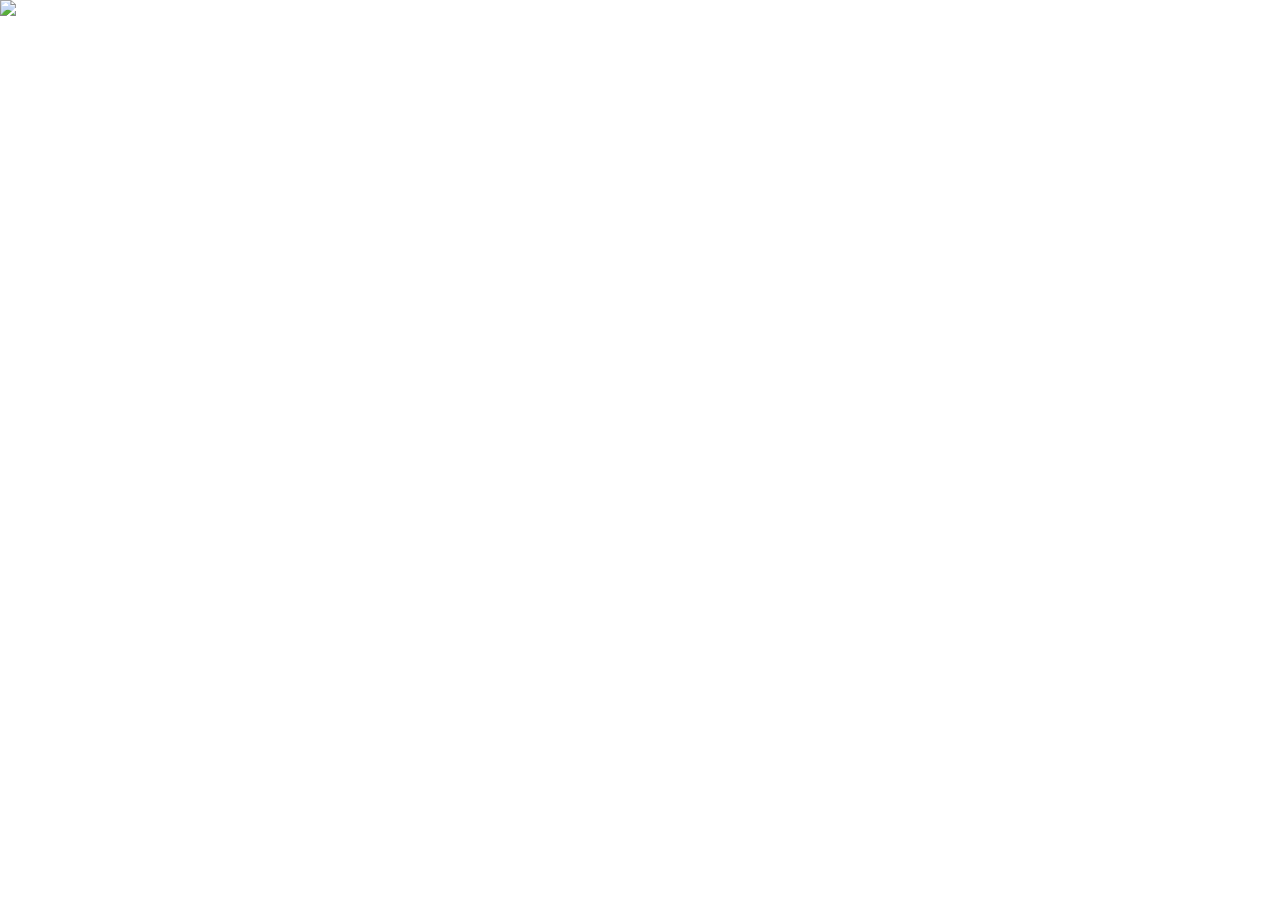
==== index.html @ d96b5983 "Optimizacion de proyecto" ====
<!DOCTYPE html>
<html lang="es">
  <head>
    <!-- https://www.eltiempo.com/infografias//2023/11/metro/index.html?et113015 -->
    <meta charset="UTF-8" />
    <meta http-equiv="X-UA-Compatible" content="IE=edge" />
    <meta name="viewport" content="width=device-width, initial-scale=1.0" />

    <link rel="stylesheet" href="https://use.typekit.net/tyg2ewk.css" />
    <link rel="stylesheet" href="https://www.eltiempo.com/infografias/2023/11/metro/keyframes.css?et113015" />

    <!----Estilos Carlos---->
    <link rel="stylesheet" href="./css/carlos.css?08HHHH" />
    <!-- <link rel="stylesheet" href="https://www.eltiempo.com/infografias/2023/11/metro/css/carlos.css?08HHHH" /> -->
    <!----Fin Estilos Carlos---->

  
    <!-- <link rel="stylesheet" href="https://www.eltiempo.com/infografias/2023/11/metro/style.css?et113015" /> -->
    <link rel="stylesheet" href="./style.css?et113015" />

   

     <!-----Jquery Carlos---->
    <script src="https://ajax.googleapis.com/ajax/libs/jquery/3.7.1/jquery.min.js"></script>

    <script src="./index.js?088888" type="module"></script>
    <!-- <script src="https://www.eltiempo.com/infografias/2023/11/metro/index.js?0gggggggggggg" type="module" defer></script> -->
    <title>Pruebas Metro</title>

  </head>
  <body>
    <!---------------------HTML CARLOS------------------>


    <!---BANDERA DE PARADAS--->
    <div class="indicador_paradas esconder_mobile">
      <p class="texto_paradas1">Patio Taller</p>
      <div class="dividor_indicador"></div>
      <p class="texto_paradas2">BOSA</p>
    </div>


    <!---INDICADOR DE PARADAS MOBILE----->
    <div class="contenedor_indicador_paradas esconder_mobile">

      <div class="boton_sacar_indicador">
        <img src="./img/flecha_sacar_menu.png" class="icono_esconder_menu"/>
      </div>

      <?xml version="1.0" encoding="utf-8"?>
        <!-- Generator: Adobe Illustrator 28.0.0, SVG Export Plug-In . SVG Version: 6.00 Build 0)  -->
        <svg version="1.1" xmlns="http://www.w3.org/2000/svg" xmlns:xlink="http://www.w3.org/1999/xlink" x="0px" y="0px"
          viewBox="0 0 199.76 300.45" style="enable-background:new 0 0 199.76 300.45;" xml:space="preserve">
        <style type="text/css">
          .st0_m{enable-background:new;}
          .st1{fill:#292621;}
          .st2{fill:#47423A;}
          .st3{fill:none;stroke:#292621;stroke-width:2;stroke-linecap:round;}
          .st5_m{fill:#EDEEE6;stroke:#292621;}
          .st4_m{fill:#FC6E53;stroke:#292621;}
        </style>
        <g id="Texto">
          <g id="Grupo_1162" transform="translate(-160.809 -198)">
            <g class="st0_m">
              <path class="st1" d="M202.84,211.73h-1.06v5.3h-2.44v-14.85h3.52c1.98,0,3.45,0.81,3.45,4.78
                C206.32,210.74,204.94,211.73,202.84,211.73z M202.36,203.92h-0.57v6.05h0.57c0.95,0,1.43-0.51,1.43-3.01
                C203.79,204.27,203.2,203.92,202.36,203.92z"/>
              <path class="st1" d="M213.6,217.03l-0.79-4.47c-0.26-1.45-0.7-1.76-1.43-1.76h-0.64v6.23h-2.44v-14.85h3.85
                c1.85,0,3.26,0.81,3.26,4.09c0,2.31-0.84,3.19-1.85,3.63v0.02c0.95,0.44,1.39,1.06,1.65,2.27l0.99,4.84H213.6z M211.45,203.92
                h-0.7v5.06h0.73c0.95,0,1.39-0.62,1.39-2.53C212.86,204.49,212.39,203.92,211.45,203.92z"/>
              <path class="st1" d="M221.26,217.32c-2.84,0-4.16-1.67-4.16-7.5c0-6.03,1.39-7.92,4.29-7.92c2.84,0,4.18,1.65,4.18,7.5
                C225.57,215.43,224.16,217.32,221.26,217.32z M221.37,203.88c-1.19,0-1.67,1.14-1.67,5.88c0,4.62,0.42,5.59,1.58,5.59
                c1.19,0,1.67-1.14,1.67-5.9C222.95,204.84,222.53,203.88,221.37,203.88z M220.31,201.34c0.46-1.03,1.01-2.35,1.32-3.34h2.4
                c-0.48,1.12-1.32,2.51-1.83,3.34H220.31z"/>
              <path class="st1" d="M231.62,217.03l-1.58-5.92h-0.02l-1.43,5.92h-2.49l2.29-7.57l-2.16-7.28h2.68l1.41,5.5h0.02l1.25-5.5h2.44
                l-2.07,7.13l2.33,7.72H231.62z"/>
              <path class="st1" d="M236.09,217.03v-14.85h2.44v14.85H236.09z"/>
              <path class="st1" d="M248.63,217.03l-0.13-8.38c0-0.59,0-1.23,0.02-2.02h-0.04c-0.09,0.73-0.13,1.28-0.24,1.94l-1.25,6.54h-2.24
                l-1.3-6.51c-0.09-0.62-0.18-1.17-0.24-1.96h-0.04c0,0.81,0,1.47,0,2.02l-0.09,8.38h-2.11l0.29-14.85h3.26l1.23,6.89
                c0.09,0.75,0.2,1.65,0.24,2.51h0.07c0.04-0.86,0.18-1.76,0.24-2.51l1.19-6.89h3.3l0.29,14.85H248.63z"/>
              <path class="st1" d="M258.7,217.03l-0.7-3.92h-2.68l-0.68,3.92h-2.24l2.88-14.85h3.21l2.79,14.85H258.7z M257.14,207.66
                c-0.2-1.23-0.29-2.18-0.42-3.54h-0.04c-0.13,1.39-0.26,2.31-0.46,3.54l-0.59,3.5h2.11L257.14,207.66z"/>
              <path class="st1" d="M264.88,217.32c-0.88,0-1.74-0.2-2.49-0.66l-0.15-1.8c0.66,0.26,1.34,0.42,2.05,0.42
                c0.92,0,1.65-0.46,1.65-1.92c0-2.79-3.81-2.6-3.81-7.15c0-2.86,1.21-4.31,3.34-4.31c0.81,0,1.58,0.22,2.24,0.64l0.15,1.8
                c-0.53-0.24-1.12-0.4-1.76-0.4c-0.92,0-1.54,0.62-1.54,1.89c0,2.79,3.78,2.62,3.78,7.15C268.36,216,267.02,217.32,264.88,217.32z
                "/>
              <path class="st1" d="M277.67,211.73h-1.06v5.3h-2.44v-14.85h3.52c1.98,0,3.45,0.81,3.45,4.78
                C281.14,210.74,279.76,211.73,277.67,211.73z M277.18,203.92h-0.57v6.05h0.57c0.95,0,1.43-0.51,1.43-3.01
                C278.61,204.27,278.02,203.92,277.18,203.92z"/>
              <path class="st1" d="M287.26,217.03l-0.7-3.92h-2.68l-0.68,3.92h-2.24l2.88-14.85h3.21l2.79,14.85H287.26z M285.7,207.66
                c-0.2-1.23-0.29-2.18-0.42-3.54h-0.04c-0.13,1.39-0.26,2.31-0.46,3.54l-0.59,3.5h2.11L285.7,207.66z"/>
              <path class="st1" d="M296.67,217.03l-0.79-4.47c-0.26-1.45-0.7-1.76-1.43-1.76h-0.64v6.23h-2.44v-14.85h3.85
                c1.85,0,3.26,0.81,3.26,4.09c0,2.31-0.84,3.19-1.85,3.63v0.02c0.95,0.44,1.39,1.06,1.65,2.27l0.99,4.84H296.67z M294.52,203.92
                h-0.7v5.06h0.73c0.95,0,1.39-0.62,1.39-2.53C295.93,204.49,295.46,203.92,294.52,203.92z"/>
              <path class="st1" d="M306.4,217.03l-0.7-3.92h-2.68l-0.68,3.92h-2.24l2.88-14.85h3.21l2.79,14.85H306.4z M304.84,207.66
                c-0.2-1.23-0.29-2.18-0.42-3.54h-0.04c-0.13,1.39-0.26,2.31-0.46,3.54l-0.59,3.5h2.11L304.84,207.66z"/>
              <path class="st1" d="M313.99,217.03h-3.48v-14.85h3.48c3.19,0,4.71,1.63,4.71,7.31C318.7,215.14,317.05,217.03,313.99,217.03z
                M313.99,204.03h-1.03v11.16h1.03c1.3,0,2.11-0.95,2.11-5.65C316.1,204.91,315.24,204.03,313.99,204.03z"/>
              <path class="st1" d="M325.67,217.03l-0.7-3.92h-2.68l-0.68,3.92h-2.24l2.88-14.85h3.21l2.79,14.85H325.67z M324.11,207.66
                c-0.2-1.23-0.29-2.18-0.42-3.54h-0.04c-0.13,1.39-0.26,2.31-0.46,3.54l-0.59,3.5h2.11L324.11,207.66z"/>
              <path class="st1" d="M331.85,217.32c-0.88,0-1.74-0.2-2.49-0.66l-0.15-1.8c0.66,0.26,1.34,0.42,2.05,0.42
                c0.92,0,1.65-0.46,1.65-1.92c0-2.79-3.81-2.6-3.81-7.15c0-2.86,1.21-4.31,3.34-4.31c0.81,0,1.58,0.22,2.24,0.64l0.15,1.8
                c-0.53-0.24-1.12-0.4-1.76-0.4c-0.92,0-1.54,0.62-1.54,1.89c0,2.79,3.78,2.62,3.78,7.15C335.33,216,333.99,217.32,331.85,217.32z
                "/>
            </g>
            <g id="Grupo_1159">
              <g class="st0_m">
                <path class="st1" d="M189.3,245.48h-1.71v4.56h-2.09v-12.15h3.82c2.11,0,3.85,0.95,3.85,3.8
                  C193.17,244.33,191.59,245.48,189.3,245.48z M188.73,239.25h-1.13v4.86h1.1c1.4,0,2.29-0.68,2.29-2.43
                  C190.98,239.79,189.99,239.25,188.73,239.25z"/>
                <path class="st1" d="M200.59,250.03l-0.95-3.28h-3.91l-0.95,3.28h-1.93l3.66-12.15h2.68l3.6,12.15H200.59z M198.55,242.78
                  c-0.31-1.08-0.59-2.12-0.83-3.22h-0.04c-0.25,1.12-0.56,2.12-0.86,3.22l-0.7,2.47h3.13L198.55,242.78z"/>
                <path class="st1" d="M205.14,250.03v-10.62h-3.53l0.14-1.53h8.86l0.14,1.53h-3.53v10.62H205.14z"/>
                <path class="st1" d="M212.39,250.03v-12.15h2.09v12.15H212.39z"/>
                <path class="st1" d="M221.4,250.27c-3.21,0-4.84-1.95-4.84-6.12c0-4.32,1.71-6.5,4.99-6.5c3.22,0,4.86,1.87,4.86,6.07
                  C226.4,248.02,224.69,250.27,221.4,250.27z M221.54,239.19c-1.87,0-2.74,1.55-2.74,4.9c0,3.28,0.81,4.63,2.63,4.63
                  c1.85,0,2.72-1.58,2.72-4.97C224.15,240.51,223.34,239.19,221.54,239.19z"/>
                <path class="st1" d="M235.04,250.03v-10.62h-3.53l0.14-1.53h8.86l0.14,1.53h-3.53v10.62H235.04z"/>
                <path class="st1" d="M247.23,250.03l-0.95-3.28h-3.91l-0.95,3.28h-1.93l3.66-12.15h2.68l3.6,12.15H247.23z M245.19,242.78
                  c-0.31-1.08-0.59-2.12-0.83-3.22h-0.04c-0.25,1.12-0.56,2.12-0.86,3.22l-0.7,2.47h3.13L245.19,242.78z"/>
                <path class="st1" d="M251.18,250.03v-12.15h2.09v10.62h4.68l-0.14,1.53H251.18z"/>
                <path class="st1" d="M259.73,250.03v-12.15h2.09v10.62h4.68l-0.14,1.53H259.73z"/>
                <path class="st1" d="M268.28,250.03v-12.15h6.52l0.13,1.53h-4.56v3.55h4.16v1.51h-4.16v4.03h4.93l-0.14,1.53H268.28z"/>
                <path class="st1" d="M283.95,250.03l-1.17-3.06c-0.68-1.62-1.17-2.05-2.07-2.05h-1.15v5.11h-2.09v-12.15h4.05
                  c2.39,0,3.75,1.08,3.75,3.35c0,1.64-0.86,2.63-2.27,3.03v0.04c0.88,0.49,1.31,1.12,1.85,2.38l1.37,3.37H283.95z M280.92,239.25
                  h-1.37v4.25h1.39c1.31,0,2.14-0.68,2.14-2.14C283.08,240.06,282.51,239.25,280.92,239.25z"/>
              </g>
              <g class="st0_m">
                <path class="st2" d="M188.67,266.03h-3.25v-10.8h3.11c1.65,0,3.17,0.61,3.17,2.69c0,1.36-0.86,2.18-1.9,2.42v0.02
                  c1.34,0.11,2.43,0.93,2.43,2.62C192.22,264.94,191.01,266.03,188.67,266.03z M188.16,256.19h-1.33v3.75h1.52
                  c1.01,0,1.89-0.58,1.89-1.89C190.24,256.64,189.4,256.19,188.16,256.19z M188.41,260.93h-1.58v4.15h1.5
                  c1.57,0,2.37-0.59,2.37-2.18C190.7,261.5,189.77,260.93,188.41,260.93z"/>
                <path class="st2" d="M196.78,266.24c-2.08,0-3.31-1.18-3.31-4.1c0-3.03,1.28-4.39,3.39-4.39c2.06,0,3.31,1.15,3.31,4.07
                  C200.17,264.83,198.89,266.24,196.78,266.24z M196.84,258.75c-1.28,0-2.02,1.06-2.02,3.35c0,2.22,0.69,3.15,1.97,3.15
                  c1.28,0,2.02-1.09,2.02-3.38C198.81,259.66,198.12,258.75,196.84,258.75z"/>
                <path class="st2" d="M203.55,266.24c-0.69,0-1.5-0.11-2.14-0.43l-0.08-0.83c0.56,0.18,1.3,0.27,1.98,0.27
                  c0.98,0,1.62-0.29,1.62-1.25c0-1.86-3.65-1.25-3.65-3.95c0-1.46,0.96-2.29,2.63-2.29c0.56,0,1.26,0.13,1.79,0.43l0.05,0.83
                  c-0.5-0.18-1.12-0.27-1.71-0.27c-0.98,0-1.49,0.38-1.49,1.2c0,1.71,3.63,1.17,3.63,3.97
                  C206.17,265.46,205.13,266.24,203.55,266.24z"/>
                <path class="st2" d="M211.93,266.03l-0.08-0.62h-0.05c-0.77,0.46-1.46,0.83-2.37,0.83c-1.23,0-2.11-0.86-2.11-2.32
                  c0-1.65,0.86-2.53,2.79-2.53c0.58,0,1.17,0.1,1.7,0.26v-1.41c0-0.98-0.58-1.44-1.78-1.44c-0.75,0-1.46,0.21-2,0.43l0.1-0.86
                  c0.54-0.35,1.39-0.61,2.35-0.61c1.54,0,2.61,0.61,2.61,2.24v6.03H211.93z M211.8,262.46c-0.43-0.13-0.88-0.19-1.39-0.19
                  c-1.31,0-1.86,0.5-1.86,1.5c0,0.82,0.45,1.44,1.38,1.44c0.67,0,1.26-0.26,1.87-0.62V262.46z"/>
              </g>
              <g class="st0_m">
                <path class="st2" d="M191.15,314.03l-0.94-3.19h-3.62l-0.94,3.19h-1.33l3.31-10.8h1.74l3.25,10.8H191.15z M189.21,307.34
                  c-0.29-0.96-0.56-1.92-0.78-2.91h-0.03c-0.24,1.01-0.53,1.95-0.82,2.91l-0.72,2.45h3.06L189.21,307.34z"/>
                <path class="st2" d="M194.8,314.03l-2.37-8.07h1.34l1.31,4.63c0.19,0.67,0.45,1.57,0.61,2.34h0.02
                  c0.18-0.77,0.42-1.67,0.61-2.32l1.3-4.64h1.2l-2.37,8.07H194.8z"/>
                <path class="st2" d="M199.45,314.03v-1.42h1.22v1.42H199.45z"/>
                <path class="st2" d="M207.74,314.03l-3.12-10.8h1.49l1.79,6.5c0.27,0.99,0.56,1.97,0.78,2.98h0.02c0.24-1.02,0.53-1.99,0.8-2.98
                  l1.79-6.5h1.33l-3.15,10.8H207.74z"/>
                <path class="st2" d="M214.11,303.37v-1.18h1.36v1.18H214.11z M215.29,314.03h-1.15v-8.07h1.28v8.07H215.29z"/>
                <path class="st2" d="M217.9,314.03v-11.7l1.28-0.14v11.84H217.9z"/>
                <path class="st2" d="M221.66,314.03v-11.7l1.28-0.14v11.84H221.66z"/>
                <path class="st2" d="M229.4,314.03l-0.08-0.62h-0.05c-0.77,0.46-1.46,0.83-2.37,0.83c-1.23,0-2.11-0.86-2.11-2.32
                  c0-1.65,0.86-2.53,2.79-2.53c0.58,0,1.17,0.1,1.7,0.26v-1.41c0-0.98-0.58-1.44-1.78-1.44c-0.75,0-1.46,0.21-2,0.43l0.1-0.86
                  c0.54-0.35,1.39-0.61,2.35-0.61c1.54,0,2.61,0.61,2.61,2.24v6.03H229.4z M229.28,310.46c-0.43-0.13-0.88-0.19-1.39-0.19
                  c-1.31,0-1.86,0.5-1.86,1.5c0,0.82,0.45,1.44,1.38,1.44c0.67,0,1.26-0.26,1.87-0.62V310.46z"/>
                <path class="st2" d="M234.01,314.03l-2.37-8.07h1.34l1.31,4.63c0.19,0.67,0.45,1.57,0.61,2.34h0.02
                  c0.18-0.77,0.42-1.67,0.61-2.32l1.3-4.64h1.2l-2.37,8.07H234.01z"/>
                <path class="st2" d="M239.4,303.37v-1.18h1.36v1.18H239.4z M240.59,314.03h-1.15v-8.07h1.28v8.07H240.59z"/>
                <path class="st2" d="M245.55,314.24c-2.1,0-3.11-1.55-3.11-4.23c0-2.58,0.93-4.26,3.23-4.26c0.64,0,1.31,0.16,1.89,0.5v2.13
                  h-0.74l-0.16-1.46c-0.24-0.1-0.54-0.14-0.86-0.14c-1.54,0-2,1.31-2,3.19c0,2.13,0.72,3.2,2.26,3.2c0.67,0,1.23-0.19,1.71-0.42
                  l-0.1,0.88C247.16,314,246.39,314.24,245.55,314.24z"/>
                <path class="st2" d="M252.06,314.24c-2.13,0-3.41-1.18-3.41-4.32c0-2.66,1.07-4.16,3.17-4.16c1.74,0,2.9,1.02,2.9,3.36
                  c0,0.26-0.02,0.7-0.06,0.96h-4.64c0,0.9,0.11,1.94,0.69,2.53c0.37,0.35,0.9,0.58,1.71,0.58c0.78,0,1.46-0.18,2.06-0.43
                  l-0.1,0.88C253.84,314,252.92,314.24,252.06,314.24z M251.85,306.64c-1.23,0-1.74,0.9-1.82,2.53h3.41
                  C253.5,307.42,252.92,306.64,251.85,306.64z"/>
                <path class="st2" d="M261.2,314.03v-5.28c0-0.56-0.02-1.12-0.45-1.47c-0.27-0.24-0.66-0.37-1.14-0.37
                  c-0.74,0-1.28,0.26-1.89,0.62v6.5h-1.28v-8.07h1.15l0.06,0.66h0.03c0.74-0.48,1.49-0.86,2.46-0.86c0.56,0,1.12,0.13,1.57,0.5
                  c0.66,0.51,0.75,1.2,0.75,2.19v5.59H261.2z"/>
                <path class="st2" d="M267.18,314.24c-2.1,0-3.11-1.55-3.11-4.23c0-2.58,0.93-4.26,3.23-4.26c0.64,0,1.31,0.16,1.89,0.5v2.13
                  h-0.74l-0.16-1.46c-0.24-0.1-0.54-0.14-0.86-0.14c-1.54,0-2,1.31-2,3.19c0,2.13,0.72,3.2,2.26,3.2c0.67,0,1.23-0.19,1.71-0.42
                  l-0.1,0.88C268.79,314,268.03,314.24,267.18,314.24z"/>
                <path class="st2" d="M271,303.37v-1.18h1.36v1.18H271z M272.18,314.03h-1.15v-8.07h1.28v8.07H272.18z"/>
                <path class="st2" d="M277.35,314.24c-2.08,0-3.31-1.18-3.31-4.1c0-3.03,1.28-4.39,3.39-4.39c2.06,0,3.31,1.15,3.31,4.07
                  C280.75,312.83,279.47,314.24,277.35,314.24z M277.42,306.75c-1.28,0-2.02,1.06-2.02,3.35c0,2.22,0.69,3.15,1.97,3.15
                  c1.28,0,2.02-1.09,2.02-3.38C279.39,307.66,278.7,306.75,277.42,306.75z"/>
                <path class="st2" d="M284.31,314.03l4.96-10.8h0.94l-4.96,10.8H284.31z"/>
                <path class="st2" d="M298.25,314.24c-2.83,0-4.39-1.95-4.39-5.59c0-3.35,1.33-5.63,4.34-5.63c0.94,0,1.78,0.26,2.35,0.58v2.59
                  h-0.85l-0.21-1.89c-0.37-0.14-0.77-0.21-1.18-0.21c-1.95,0-2.93,1.55-2.93,4.47c0,2.87,0.98,4.55,3.35,4.55
                  c0.8,0,1.55-0.19,2.22-0.54l-0.14,0.98C300.19,313.95,299.29,314.24,298.25,314.24z"/>
                <path class="st2" d="M306.55,314.03l-0.08-0.62h-0.05c-0.77,0.46-1.46,0.83-2.37,0.83c-1.23,0-2.11-0.86-2.11-2.32
                  c0-1.65,0.86-2.53,2.79-2.53c0.58,0,1.17,0.1,1.7,0.26v-1.41c0-0.98-0.58-1.44-1.78-1.44c-0.75,0-1.46,0.21-2,0.43l0.1-0.86
                  c0.54-0.35,1.39-0.61,2.35-0.61c1.54,0,2.61,0.61,2.61,2.24v6.03H306.55z M306.43,310.46c-0.43-0.13-0.88-0.19-1.39-0.19
                  c-1.31,0-1.86,0.5-1.86,1.5c0,0.82,0.45,1.44,1.38,1.44c0.67,0,1.26-0.26,1.87-0.62V310.46z"/>
                <path class="st2" d="M310.07,314.03v-8.07h1.15l0.06,0.66h0.03c0.74-0.48,1.38-0.86,2-0.86c0.18,0,0.35,0.03,0.54,0.11l0.06,1.2
                  c-0.16-0.05-0.38-0.08-0.59-0.08c-0.7,0-1.26,0.27-1.98,0.66v6.39H310.07z"/>
                <path class="st2" d="M315.3,314.03v-8.07h1.15l0.06,0.66h0.03c0.74-0.48,1.38-0.86,2-0.86c0.18,0,0.35,0.03,0.54,0.11l0.06,1.2
                  c-0.16-0.05-0.38-0.08-0.59-0.08c-0.7,0-1.26,0.27-1.98,0.66v6.39H315.3z"/>
                <path class="st2" d="M322.94,314.24c-2.13,0-3.41-1.18-3.41-4.32c0-2.66,1.07-4.16,3.17-4.16c1.74,0,2.9,1.02,2.9,3.36
                  c0,0.26-0.02,0.7-0.06,0.96h-4.64c0,0.9,0.11,1.94,0.69,2.53c0.37,0.35,0.9,0.58,1.71,0.58c0.78,0,1.46-0.18,2.06-0.43
                  l-0.1,0.88C324.71,314,323.8,314.24,322.94,314.24z M322.73,306.64c-1.23,0-1.74,0.9-1.82,2.53h3.41
                  C324.38,307.42,323.8,306.64,322.73,306.64z"/>
                <path class="st2" d="M327.32,314.03v-8.07h1.15l0.06,0.66h0.03c0.74-0.48,1.38-0.86,2-0.86c0.18,0,0.35,0.03,0.54,0.11l0.06,1.2
                  c-0.16-0.05-0.38-0.08-0.59-0.08c-0.7,0-1.26,0.27-1.98,0.66v6.39H327.32z"/>
                <path class="st2" d="M336.06,314.03l-0.08-0.62h-0.05c-0.77,0.46-1.46,0.83-2.37,0.83c-1.23,0-2.11-0.86-2.11-2.32
                  c0-1.65,0.86-2.53,2.79-2.53c0.58,0,1.17,0.1,1.7,0.26v-1.41c0-0.98-0.58-1.44-1.78-1.44c-0.75,0-1.46,0.21-2,0.43l0.1-0.86
                  c0.54-0.35,1.39-0.61,2.35-0.61c1.54,0,2.61,0.61,2.61,2.24v6.03H336.06z M335.93,310.46c-0.43-0.13-0.88-0.19-1.39-0.19
                  c-1.31,0-1.86,0.5-1.86,1.5c0,0.82,0.45,1.44,1.38,1.44c0.67,0,1.26-0.26,1.87-0.62V310.46z"/>
                <path class="st2" d="M345.96,304.24c2.53,0,3.19,2.02,3.19,5.17c0,3.39-0.94,6.05-3.73,6.05c-0.83,0-1.58-0.26-2.14-0.61
                  l-0.11-0.91c0.53,0.26,1.22,0.43,1.92,0.43c1.97,0,2.61-1.71,2.67-4.1h-0.02c-0.67,0.43-1.47,0.78-2.39,0.78
                  c-1.54,0-2.56-1.1-2.56-3.25C342.79,305.36,344.09,304.24,345.96,304.24z M345.9,309.95c0.67,0,1.3-0.24,1.87-0.58
                  c0.02-2.69-0.26-4.21-1.79-4.21c-1.18,0-1.81,0.86-1.81,2.48C344.17,309.13,344.74,309.95,345.9,309.95z"/>
                <path class="st2" d="M354.66,315.23v-2.46h-4.34v-0.85l4.35-7.49h1.3v7.36h1.36l-0.13,0.98h-1.23v2.46H354.66z M354.66,306.27
                  h-0.05c-0.19,0.42-0.48,0.96-0.7,1.38l-2.38,4.15h3.14V306.27z"/>
              </g>
              <g class="st0_m">
                <path class="st2" d="M191.15,357.03l-0.94-3.19h-3.62l-0.94,3.19h-1.33l3.31-10.8h1.74l3.25,10.8H191.15z M189.21,350.34
                  c-0.29-0.96-0.56-1.92-0.78-2.91h-0.03c-0.24,1.01-0.53,1.95-0.82,2.91l-0.72,2.45h3.06L189.21,350.34z"/>
                <path class="st2" d="M194.8,357.03l-2.37-8.07h1.34l1.31,4.63c0.19,0.67,0.45,1.57,0.61,2.34h0.02
                  c0.18-0.77,0.42-1.67,0.61-2.32l1.3-4.64h1.2l-2.37,8.07H194.8z"/>
                <path class="st2" d="M199.45,357.03v-1.42h1.22v1.42H199.45z"/>
                <path class="st2" d="M208.65,352.86h-1.52v4.18h-1.41v-10.8h2.96c1.89,0,3.35,0.86,3.35,3.31
                  C212.03,351.83,210.65,352.86,208.65,352.86z M208.33,347.19h-1.2v4.71h1.15c1.39,0,2.26-0.69,2.26-2.35
                  C210.54,347.73,209.55,347.19,208.33,347.19z"/>
                <path class="st2" d="M213.79,357.03v-8.07h1.15l0.06,0.66h0.03c0.74-0.48,1.38-0.86,2-0.86c0.18,0,0.35,0.03,0.54,0.11l0.06,1.2
                  c-0.16-0.05-0.38-0.08-0.59-0.08c-0.7,0-1.26,0.27-1.98,0.66v6.39H213.79z"/>
                <path class="st2" d="M218.99,346.37v-1.18h1.36v1.18H218.99z M220.17,357.03h-1.15v-8.07h1.28v8.07H220.17z"/>
                <path class="st2" d="M231.98,357.03v-5.28c0-0.56-0.02-1.1-0.43-1.47c-0.27-0.24-0.64-0.37-1.09-0.37c-0.67,0-1.25,0.27-1.9,0.7
                  c0.08,0.3,0.11,0.64,0.11,1.06v5.36h-1.3v-5.28c0-0.56,0-1.1-0.42-1.47c-0.27-0.24-0.64-0.37-1.09-0.37
                  c-0.7,0-1.22,0.27-1.81,0.62v6.5h-1.28v-8.07h1.15l0.06,0.66h0.03c0.72-0.46,1.44-0.86,2.39-0.86c0.54,0,1.09,0.14,1.52,0.5
                  c0.19,0.14,0.34,0.32,0.45,0.5c1.01-0.64,1.73-0.99,2.62-0.99c0.54,0,1.09,0.14,1.52,0.5c0.66,0.51,0.74,1.2,0.74,2.19v5.59
                  H231.98z"/>
                <path class="st2" d="M238.27,357.24c-2.13,0-3.41-1.18-3.41-4.32c0-2.66,1.07-4.16,3.17-4.16c1.74,0,2.9,1.02,2.9,3.36
                  c0,0.26-0.02,0.7-0.06,0.96h-4.64c0,0.9,0.11,1.94,0.69,2.53c0.37,0.35,0.9,0.58,1.71,0.58c0.78,0,1.46-0.18,2.06-0.43
                  l-0.1,0.88C240.04,357,239.13,357.24,238.27,357.24z M238.06,349.64c-1.23,0-1.74,0.9-1.82,2.53h3.41
                  C239.71,350.42,239.13,349.64,238.06,349.64z"/>
                <path class="st2" d="M242.65,357.03v-8.07h1.15l0.06,0.66h0.03c0.74-0.48,1.38-0.86,2-0.86c0.18,0,0.35,0.03,0.54,0.11l0.06,1.2
                  c-0.16-0.05-0.38-0.08-0.59-0.08c-0.7,0-1.26,0.27-1.98,0.66v6.39H242.65z"/>
                <path class="st2" d="M250.19,357.24c-2.08,0-3.31-1.18-3.31-4.1c0-3.03,1.28-4.39,3.39-4.39c2.06,0,3.31,1.15,3.31,4.07
                  C253.58,355.83,252.3,357.24,250.19,357.24z M250.25,349.75c-1.28,0-2.02,1.06-2.02,3.35c0,2.22,0.69,3.15,1.97,3.15
                  c1.28,0,2.02-1.09,2.02-3.38C252.22,350.66,251.53,349.75,250.25,349.75z"/>
                <path class="st2" d="M263.58,357.03l-0.06-0.66h-0.03c-0.72,0.46-1.44,0.86-2.3,0.86c-1.73,0-2.77-1.46-2.77-4.08
                  c0-2.72,1.12-4.4,3.35-4.4c0.66,0,1.28,0.19,1.7,0.43v-3.86l1.28-0.14v11.84H263.58z M263.45,350.12
                  c-0.42-0.21-0.88-0.34-1.38-0.34c-1.44,0-2.3,1.01-2.3,3.28c0,2.08,0.78,3.04,1.92,3.04c0.64,0,1.15-0.27,1.76-0.64V350.12z"/>
                <path class="st2" d="M269.85,357.24c-2.13,0-3.41-1.18-3.41-4.32c0-2.66,1.07-4.16,3.17-4.16c1.74,0,2.9,1.02,2.9,3.36
                  c0,0.26-0.02,0.7-0.06,0.96h-4.64c0,0.9,0.11,1.94,0.69,2.53c0.37,0.35,0.9,0.58,1.71,0.58c0.78,0,1.46-0.18,2.06-0.43
                  l-0.1,0.88C271.63,357,270.71,357.24,269.85,357.24z M269.64,349.64c-1.23,0-1.74,0.9-1.82,2.53h3.41
                  C271.29,350.42,270.71,349.64,269.64,349.64z"/>
                <path class="st2" d="M285.9,357.03l-0.19-6.77c0-0.56-0.02-1.15,0-1.78h-0.03c-0.19,0.64-0.38,1.17-0.58,1.71l-1.81,5.09h-1.31
                  l-1.84-5.09c-0.19-0.5-0.4-1.06-0.58-1.71h-0.03c0,0.64,0,1.22-0.02,1.78l-0.18,6.77h-1.22l0.3-10.8h1.73l1.97,5.52
                  c0.21,0.62,0.42,1.26,0.58,1.91h0.03c0.18-0.64,0.35-1.28,0.56-1.91l1.94-5.52h1.74l0.32,10.8H285.9z"/>
                <path class="st2" d="M293.75,357.03l-0.08-0.62h-0.05c-0.77,0.46-1.46,0.83-2.37,0.83c-1.23,0-2.11-0.86-2.11-2.32
                  c0-1.65,0.86-2.53,2.79-2.53c0.58,0,1.17,0.1,1.7,0.26v-1.41c0-0.98-0.58-1.44-1.78-1.44c-0.75,0-1.46,0.21-2,0.43l0.1-0.86
                  c0.54-0.35,1.39-0.61,2.35-0.61c1.54,0,2.61,0.61,2.61,2.24v6.03H293.75z M293.63,353.46c-0.43-0.13-0.88-0.19-1.39-0.19
                  c-1.31,0-1.86,0.5-1.86,1.5c0,0.82,0.45,1.44,1.38,1.44c0.67,0,1.26-0.26,1.87-0.62V353.46z"/>
                <path class="st2" d="M296.42,360.04l-0.11-0.91c0.24,0.06,0.56,0.11,0.86,0.11c0.91,0,1.34-0.5,1.62-1.5l0.18-0.7l-3.06-8.07
                  h1.39l1.58,4.35c0.26,0.69,0.48,1.44,0.67,2.21h0.02c0.16-0.78,0.32-1.49,0.51-2.24l1.09-4.32h1.22l-2.34,8.77
                  c-0.45,1.63-1.18,2.5-2.67,2.5C297.07,360.23,296.76,360.17,296.42,360.04z"/>
                <path class="st2" d="M306.3,357.24c-2.08,0-3.31-1.18-3.31-4.1c0-3.03,1.28-4.39,3.39-4.39c2.06,0,3.31,1.15,3.31,4.07
                  C309.69,355.83,308.41,357.24,306.3,357.24z M306.36,349.75c-1.28,0-2.02,1.06-2.02,3.35c0,2.22,0.69,3.15,1.97,3.15
                  c1.28,0,2.02-1.09,2.02-3.38C308.33,350.66,307.64,349.75,306.36,349.75z"/>
                <path class="st2" d="M313.26,357.03l4.96-10.8h0.94l-4.96,10.8H313.26z"/>
                <path class="st2" d="M329.37,357.03l-0.94-3.19h-3.62l-0.94,3.19h-1.33l3.31-10.8h1.74l3.25,10.8H329.37z M327.43,350.34
                  c-0.29-0.96-0.56-1.92-0.78-2.91h-0.03c-0.24,1.01-0.53,1.95-0.82,2.91l-0.72,2.45h3.06L327.43,350.34z"/>
                <path class="st2" d="M333.02,357.03l-2.37-8.07h1.34l1.31,4.63c0.19,0.67,0.45,1.57,0.61,2.34h0.02
                  c0.18-0.77,0.42-1.67,0.61-2.32l1.3-4.64h1.2l-2.37,8.07H333.02z"/>
                <path class="st2" d="M337.67,357.03v-1.42h1.22v1.42H337.67z"/>
                <path class="st2" d="M346.59,357.24c-2.54,0-3.19-2.03-3.19-5.17c0-3.41,0.94-6.05,3.73-6.05c0.82,0,1.58,0.26,2.13,0.59
                  l0.13,0.91c-0.53-0.24-1.22-0.42-1.92-0.42c-1.98,0-2.61,1.71-2.69,4.08h0.02c0.69-0.42,1.49-0.77,2.39-0.77
                  c1.54,0,2.58,1.1,2.58,3.25C349.75,356.1,348.46,357.24,346.59,357.24z M346.65,351.51c-0.69,0-1.3,0.26-1.87,0.59
                  c-0.03,2.69,0.26,4.21,1.79,4.21c1.18,0,1.79-0.86,1.79-2.48C348.36,352.33,347.79,351.51,346.65,351.51z"/>
                <path class="st2" d="M351.08,354.46c0-1.6,0.77-2.37,2-3.03v-0.02c-0.94-0.54-1.78-1.25-1.78-2.75c0-1.7,1.02-2.64,2.98-2.64
                  c1.65,0,2.82,0.78,2.82,2.5c0,1.47-0.77,2.11-1.82,2.74v0.03c1.34,0.66,2.02,1.39,2.02,2.95c0,2-1.17,3.01-3.15,3.01
                  C352.34,357.24,351.08,356.41,351.08,354.46z M356.01,354.28c0-1.18-0.66-1.75-1.98-2.34c-1.09,0.54-1.78,1.12-1.78,2.46
                  c0,1.28,0.74,1.9,1.87,1.9C355.35,356.31,356.01,355.62,356.01,354.28z M352.58,348.63c0,1.12,0.61,1.6,1.79,2.18
                  c1.07-0.58,1.58-1.09,1.58-2.22c0-1.14-0.72-1.65-1.68-1.65C353.08,346.93,352.58,347.54,352.58,348.63z"/>
              </g>
              <g class="st0_m">
                <path class="st2" d="M191.15,402.03l-0.94-3.19h-3.62l-0.94,3.19h-1.33l3.31-10.8h1.74l3.25,10.8H191.15z M189.21,395.34
                  c-0.29-0.96-0.56-1.92-0.78-2.91h-0.03c-0.24,1.01-0.53,1.95-0.82,2.91l-0.72,2.45h3.06L189.21,395.34z"/>
                <path class="st2" d="M194.8,402.03l-2.37-8.07h1.34l1.31,4.63c0.19,0.67,0.45,1.57,0.61,2.34h0.02
                  c0.18-0.77,0.42-1.67,0.61-2.32l1.3-4.64h1.2l-2.37,8.07H194.8z"/>
                <path class="st2" d="M199.45,402.03v-1.42h1.22v1.42H199.45z"/>
                <path class="st2" d="M209.28,402.24c-2.83,0-4.39-1.95-4.39-5.59c0-3.35,1.33-5.63,4.34-5.63c0.94,0,1.78,0.26,2.35,0.58v2.59
                  h-0.85l-0.21-1.89c-0.37-0.14-0.77-0.21-1.18-0.21c-1.95,0-2.93,1.55-2.93,4.47c0,2.87,0.98,4.55,3.35,4.55
                  c0.8,0,1.55-0.19,2.22-0.54l-0.14,0.98C211.21,401.95,210.32,402.24,209.28,402.24z"/>
                <path class="st2" d="M217.58,402.03l-0.08-0.62h-0.05c-0.77,0.46-1.46,0.83-2.37,0.83c-1.23,0-2.11-0.86-2.11-2.32
                  c0-1.65,0.86-2.53,2.79-2.53c0.58,0,1.17,0.1,1.7,0.26v-1.41c0-0.98-0.58-1.44-1.78-1.44c-0.75,0-1.46,0.21-2,0.43l0.1-0.86
                  c0.54-0.35,1.39-0.61,2.35-0.61c1.54,0,2.61,0.61,2.61,2.24v6.03H217.58z M217.45,398.46c-0.43-0.13-0.88-0.19-1.39-0.19
                  c-1.31,0-1.86,0.5-1.86,1.5c0,0.82,0.45,1.44,1.38,1.44c0.67,0,1.26-0.26,1.87-0.62V398.46z"/>
                <path class="st2" d="M221.1,402.03v-8.07h1.15l0.06,0.66h0.03c0.74-0.48,1.38-0.86,2-0.86c0.18,0,0.35,0.03,0.54,0.11l0.06,1.2
                  c-0.16-0.05-0.38-0.08-0.59-0.08c-0.7,0-1.26,0.27-1.98,0.66v6.39H221.1z"/>
                <path class="st2" d="M229.84,402.03l-0.08-0.62h-0.05c-0.77,0.46-1.46,0.83-2.37,0.83c-1.23,0-2.11-0.86-2.11-2.32
                  c0-1.65,0.86-2.53,2.79-2.53c0.58,0,1.17,0.1,1.7,0.26v-1.41c0-0.98-0.58-1.44-1.78-1.44c-0.75,0-1.46,0.21-2,0.43l0.1-0.86
                  c0.54-0.35,1.39-0.61,2.35-0.61c1.54,0,2.61,0.61,2.61,2.24v6.03H229.84z M229.71,398.46c-0.43-0.13-0.88-0.19-1.39-0.19
                  c-1.31,0-1.86,0.5-1.86,1.5c0,0.82,0.45,1.44,1.38,1.44c0.67,0,1.26-0.26,1.87-0.62V398.46z"/>
                <path class="st2" d="M235.71,402.24c-2.1,0-3.11-1.55-3.11-4.23c0-2.58,0.93-4.26,3.23-4.26c0.64,0,1.31,0.16,1.89,0.5v2.13
                  h-0.74l-0.16-1.46c-0.24-0.1-0.54-0.14-0.86-0.14c-1.54,0-2,1.31-2,3.19c0,2.13,0.72,3.2,2.26,3.2c0.67,0,1.23-0.19,1.71-0.42
                  l-0.1,0.88C237.32,402,236.56,402.24,235.71,402.24z"/>
                <path class="st2" d="M243.5,402.03l-0.08-0.62h-0.05c-0.77,0.46-1.46,0.83-2.37,0.83c-1.23,0-2.11-0.86-2.11-2.32
                  c0-1.65,0.86-2.53,2.79-2.53c0.58,0,1.17,0.1,1.7,0.26v-1.41c0-0.98-0.58-1.44-1.78-1.44c-0.75,0-1.46,0.21-2,0.43l0.1-0.86
                  c0.54-0.35,1.39-0.61,2.35-0.61c1.54,0,2.61,0.61,2.61,2.24v6.03H243.5z M243.37,398.46c-0.43-0.13-0.88-0.19-1.39-0.19
                  c-1.31,0-1.86,0.5-1.86,1.5c0,0.82,0.45,1.44,1.38,1.44c0.67,0,1.26-0.26,1.87-0.62V398.46z"/>
                <path class="st2" d="M248.68,402.24c-0.69,0-1.5-0.11-2.14-0.43l-0.08-0.83c0.56,0.18,1.3,0.27,1.98,0.27
                  c0.98,0,1.62-0.29,1.62-1.25c0-1.86-3.65-1.25-3.65-3.95c0-1.46,0.96-2.29,2.63-2.29c0.56,0,1.26,0.13,1.79,0.43l0.05,0.83
                  c-0.5-0.18-1.12-0.27-1.71-0.27c-0.98,0-1.49,0.38-1.49,1.2c0,1.71,3.63,1.17,3.63,3.97
                  C251.31,401.46,250.27,402.24,248.68,402.24z"/>
                <path class="st2" d="M254.94,402.03l4.96-10.8h0.94l-4.96,10.8H254.94z"/>
                <path class="st2" d="M268.88,402.24c-2.83,0-4.39-1.95-4.39-5.59c0-3.35,1.33-5.63,4.34-5.63c0.94,0,1.78,0.26,2.35,0.58v2.59
                  h-0.85l-0.21-1.89c-0.37-0.14-0.77-0.21-1.18-0.21c-1.95,0-2.93,1.55-2.93,4.47c0,2.87,0.98,4.55,3.35,4.55
                  c0.8,0,1.55-0.19,2.22-0.54l-0.14,0.98C270.81,401.95,269.92,402.24,268.88,402.24z"/>
                <path class="st2" d="M277.18,402.03l-0.08-0.62h-0.05c-0.77,0.46-1.46,0.83-2.37,0.83c-1.23,0-2.11-0.86-2.11-2.32
                  c0-1.65,0.86-2.53,2.79-2.53c0.58,0,1.17,0.1,1.7,0.26v-1.41c0-0.98-0.58-1.44-1.78-1.44c-0.75,0-1.46,0.21-2,0.43l0.1-0.86
                  c0.54-0.35,1.39-0.61,2.35-0.61c1.54,0,2.61,0.61,2.61,2.24v6.03H277.18z M277.05,398.46c-0.43-0.13-0.88-0.19-1.39-0.19
                  c-1.31,0-1.86,0.5-1.86,1.5c0,0.82,0.45,1.44,1.38,1.44c0.67,0,1.26-0.26,1.87-0.62V398.46z"/>
                <path class="st2" d="M280.7,402.03v-11.7l1.28-0.14v11.84H280.7z"/>
                <path class="st2" d="M284.46,402.03v-11.7l1.28-0.14v11.84H284.46z"/>
                <path class="st2" d="M290.87,402.24c-2.13,0-3.41-1.18-3.41-4.32c0-2.66,1.07-4.16,3.17-4.16c1.74,0,2.9,1.02,2.9,3.36
                  c0,0.26-0.02,0.7-0.06,0.96h-4.64c0,0.9,0.11,1.94,0.69,2.53c0.37,0.35,0.9,0.58,1.71,0.58c0.78,0,1.46-0.18,2.06-0.43
                  l-0.1,0.88C292.65,402,291.74,402.24,290.87,402.24z M290.67,394.64c-1.23,0-1.74,0.9-1.82,2.53h3.41
                  C292.31,395.42,291.74,394.64,290.67,394.64z"/>
                <path class="st2" d="M298.65,402.03v-1.01c3.07-2.61,4.19-3.75,4.19-5.54c0-1.5-0.86-2.18-2-2.18c-0.69,0-1.3,0.19-1.92,0.5
                  l0.1-0.94c0.62-0.37,1.39-0.64,2.3-0.64c1.55,0,2.96,0.86,2.96,3.01c0,2.27-1.46,3.52-3.94,5.65v0.03H305l-0.16,1.12H298.65z"/>
                <path class="st2" d="M309.67,402.24c-2.54,0-3.19-2.03-3.19-5.17c0-3.41,0.94-6.05,3.73-6.05c0.82,0,1.58,0.26,2.13,0.59
                  l0.13,0.91c-0.53-0.24-1.22-0.42-1.92-0.42c-1.98,0-2.61,1.71-2.69,4.08h0.02c0.69-0.42,1.49-0.77,2.39-0.77
                  c1.54,0,2.58,1.1,2.58,3.25C312.84,401.1,311.55,402.24,309.67,402.24z M309.74,396.51c-0.69,0-1.3,0.26-1.87,0.59
                  c-0.03,2.69,0.26,4.21,1.79,4.21c1.18,0,1.79-0.86,1.79-2.48C311.45,397.33,310.87,396.51,309.74,396.51z"/>
              </g>
              <g class="st0_m">
                <path class="st2" d="M191.15,448.03l-0.94-3.19h-3.62l-0.94,3.19h-1.33l3.31-10.8h1.74l3.25,10.8H191.15z M189.21,441.34
                  c-0.29-0.96-0.56-1.92-0.78-2.91h-0.03c-0.24,1.01-0.53,1.95-0.82,2.91l-0.72,2.45h3.06L189.21,441.34z"/>
                <path class="st2" d="M194.8,448.03l-2.37-8.07h1.34l1.31,4.63c0.19,0.67,0.45,1.57,0.61,2.34h0.02
                  c0.18-0.77,0.42-1.67,0.61-2.32l1.3-4.64h1.2l-2.37,8.07H194.8z"/>
                <path class="st2" d="M199.45,448.03v-1.42h1.22v1.42H199.45z"/>
                <path class="st2" d="M209.28,448.24c-2.83,0-4.39-1.95-4.39-5.59c0-3.35,1.33-5.63,4.34-5.63c0.94,0,1.78,0.26,2.35,0.58v2.59
                  h-0.85l-0.21-1.89c-0.37-0.14-0.77-0.21-1.18-0.21c-1.95,0-2.93,1.55-2.93,4.47c0,2.87,0.98,4.55,3.35,4.55
                  c0.8,0,1.55-0.19,2.22-0.54l-0.14,0.98C211.21,447.95,210.32,448.24,209.28,448.24z"/>
                <path class="st2" d="M217.58,448.03l-0.08-0.62h-0.05c-0.77,0.46-1.46,0.83-2.37,0.83c-1.23,0-2.11-0.86-2.11-2.32
                  c0-1.65,0.86-2.53,2.79-2.53c0.58,0,1.17,0.1,1.7,0.26v-1.41c0-0.98-0.58-1.44-1.78-1.44c-0.75,0-1.46,0.21-2,0.43l0.1-0.86
                  c0.54-0.35,1.39-0.61,2.35-0.61c1.54,0,2.61,0.61,2.61,2.24v6.03H217.58z M217.45,444.46c-0.43-0.13-0.88-0.19-1.39-0.19
                  c-1.31,0-1.86,0.5-1.86,1.5c0,0.82,0.45,1.44,1.38,1.44c0.67,0,1.26-0.26,1.87-0.62V444.46z"/>
                <path class="st2" d="M221.1,448.03v-8.07h1.15l0.06,0.66h0.03c0.74-0.48,1.38-0.86,2-0.86c0.18,0,0.35,0.03,0.54,0.11l0.06,1.2
                  c-0.16-0.05-0.38-0.08-0.59-0.08c-0.7,0-1.26,0.27-1.98,0.66v6.39H221.1z"/>
                <path class="st2" d="M229.84,448.03l-0.08-0.62h-0.05c-0.77,0.46-1.46,0.83-2.37,0.83c-1.23,0-2.11-0.86-2.11-2.32
                  c0-1.65,0.86-2.53,2.79-2.53c0.58,0,1.17,0.1,1.7,0.26v-1.41c0-0.98-0.58-1.44-1.78-1.44c-0.75,0-1.46,0.21-2,0.43l0.1-0.86
                  c0.54-0.35,1.39-0.61,2.35-0.61c1.54,0,2.61,0.61,2.61,2.24v6.03H229.84z M229.71,444.46c-0.43-0.13-0.88-0.19-1.39-0.19
                  c-1.31,0-1.86,0.5-1.86,1.5c0,0.82,0.45,1.44,1.38,1.44c0.67,0,1.26-0.26,1.87-0.62V444.46z"/>
                <path class="st2" d="M235.71,448.24c-2.1,0-3.11-1.55-3.11-4.23c0-2.58,0.93-4.26,3.23-4.26c0.64,0,1.31,0.16,1.89,0.5v2.13
                  h-0.74l-0.16-1.46c-0.24-0.1-0.54-0.14-0.86-0.14c-1.54,0-2,1.31-2,3.19c0,2.13,0.72,3.2,2.26,3.2c0.67,0,1.23-0.19,1.71-0.42
                  l-0.1,0.88C237.32,448,236.56,448.24,235.71,448.24z"/>
                <path class="st2" d="M243.5,448.03l-0.08-0.62h-0.05c-0.77,0.46-1.46,0.83-2.37,0.83c-1.23,0-2.11-0.86-2.11-2.32
                  c0-1.65,0.86-2.53,2.79-2.53c0.58,0,1.17,0.1,1.7,0.26v-1.41c0-0.98-0.58-1.44-1.78-1.44c-0.75,0-1.46,0.21-2,0.43l0.1-0.86
                  c0.54-0.35,1.39-0.61,2.35-0.61c1.54,0,2.61,0.61,2.61,2.24v6.03H243.5z M243.37,444.46c-0.43-0.13-0.88-0.19-1.39-0.19
                  c-1.31,0-1.86,0.5-1.86,1.5c0,0.82,0.45,1.44,1.38,1.44c0.67,0,1.26-0.26,1.87-0.62V444.46z"/>
                <path class="st2" d="M248.68,448.24c-0.69,0-1.5-0.11-2.14-0.43l-0.08-0.83c0.56,0.18,1.3,0.27,1.98,0.27
                  c0.98,0,1.62-0.29,1.62-1.25c0-1.86-3.65-1.25-3.65-3.95c0-1.46,0.96-2.29,2.63-2.29c0.56,0,1.26,0.13,1.79,0.43l0.05,0.83
                  c-0.5-0.18-1.12-0.27-1.71-0.27c-0.98,0-1.49,0.38-1.49,1.2c0,1.71,3.63,1.17,3.63,3.97
                  C251.31,447.46,250.27,448.24,248.68,448.24z"/>
                <path class="st2" d="M254.94,448.03l4.96-10.8h0.94l-4.96,10.8H254.94z"/>
                <path class="st2" d="M268.88,448.24c-2.83,0-4.39-1.95-4.39-5.59c0-3.35,1.33-5.63,4.34-5.63c0.94,0,1.78,0.26,2.35,0.58v2.59
                  h-0.85l-0.21-1.89c-0.37-0.14-0.77-0.21-1.18-0.21c-1.95,0-2.93,1.55-2.93,4.47c0,2.87,0.98,4.55,3.35,4.55
                  c0.8,0,1.55-0.19,2.22-0.54l-0.14,0.98C270.81,447.95,269.92,448.24,268.88,448.24z"/>
                <path class="st2" d="M277.18,448.03l-0.08-0.62h-0.05c-0.77,0.46-1.46,0.83-2.37,0.83c-1.23,0-2.11-0.86-2.11-2.32
                  c0-1.65,0.86-2.53,2.79-2.53c0.58,0,1.17,0.1,1.7,0.26v-1.41c0-0.98-0.58-1.44-1.78-1.44c-0.75,0-1.46,0.21-2,0.43l0.1-0.86
                  c0.54-0.35,1.39-0.61,2.35-0.61c1.54,0,2.61,0.61,2.61,2.24v6.03H277.18z M277.05,444.46c-0.43-0.13-0.88-0.19-1.39-0.19
                  c-1.31,0-1.86,0.5-1.86,1.5c0,0.82,0.45,1.44,1.38,1.44c0.67,0,1.26-0.26,1.87-0.62V444.46z"/>
                <path class="st2" d="M280.7,448.03v-11.7l1.28-0.14v11.84H280.7z"/>
                <path class="st2" d="M284.46,448.03v-11.7l1.28-0.14v11.84H284.46z"/>
                <path class="st2" d="M290.87,448.24c-2.13,0-3.41-1.18-3.41-4.32c0-2.66,1.07-4.16,3.17-4.16c1.74,0,2.9,1.02,2.9,3.36
                  c0,0.26-0.02,0.7-0.06,0.96h-4.64c0,0.9,0.11,1.94,0.69,2.53c0.37,0.35,0.9,0.58,1.71,0.58c0.78,0,1.46-0.18,2.06-0.43
                  l-0.1,0.88C292.65,448,291.74,448.24,290.87,448.24z M290.67,440.64c-1.23,0-1.74,0.9-1.82,2.53h3.41
                  C292.31,441.42,291.74,440.64,290.67,440.64z"/>
                <path class="st2" d="M299.99,449.25l3.78-9.62h-3.81l-0.18,1.65h-0.8v-2.83h5.99v1.07c-1.23,3.06-2.87,7.44-3.49,9.73H299.99z"
                  />
                <path class="st2" d="M306.39,448.03v-1.01c3.07-2.61,4.19-3.75,4.19-5.54c0-1.5-0.86-2.18-2-2.18c-0.69,0-1.3,0.19-1.92,0.5
                  l0.1-0.94c0.62-0.37,1.39-0.64,2.3-0.64c1.55,0,2.96,0.86,2.96,3.01c0,2.27-1.46,3.52-3.94,5.65v0.03h4.66l-0.16,1.12H306.39z"
                  />
              </g>
              <g class="st0_m">
                <path class="st2" d="M191.15,494.03l-0.94-3.19h-3.62l-0.94,3.19h-1.33l3.31-10.8h1.74l3.25,10.8H191.15z M189.21,487.34
                  c-0.29-0.96-0.56-1.92-0.78-2.91h-0.03c-0.24,1.01-0.53,1.95-0.82,2.91l-0.72,2.45h3.06L189.21,487.34z"/>
                <path class="st2" d="M198.76,494.03l-0.06-0.66h-0.02c-0.72,0.46-1.46,0.86-2.38,0.86c-0.54,0-1.1-0.14-1.54-0.48
                  c-0.64-0.53-0.72-1.22-0.72-2.21v-5.59h1.28v5.28c0,0.56,0,1.1,0.42,1.47c0.27,0.26,0.64,0.38,1.09,0.38
                  c0.7,0,1.23-0.29,1.81-0.64v-6.5h1.28v8.07H198.76z"/>
                <path class="st2" d="M204.24,494.24c-1.2,0-1.86-0.62-1.86-2v-5.25h-0.85v-0.91l0.85-0.11v-1.78l1.26-0.21v1.98h1.98l-0.1,1.02
                  h-1.89v4.93c0,0.9,0.34,1.3,1.1,1.3c0.3,0,0.67-0.08,0.98-0.21l-0.1,0.86C205.28,494.08,204.78,494.24,204.24,494.24z"/>
                <path class="st2" d="M209.85,494.24c-2.08,0-3.31-1.18-3.31-4.1c0-3.03,1.28-4.39,3.39-4.39c2.06,0,3.31,1.15,3.31,4.07
                  C213.25,492.83,211.96,494.24,209.85,494.24z M209.92,486.75c-1.28,0-2.02,1.06-2.02,3.35c0,2.22,0.69,3.15,1.97,3.15
                  c1.28,0,2.02-1.09,2.02-3.38C211.88,487.66,211.2,486.75,209.92,486.75z"/>
                <path class="st2" d="M217.93,494.24c-0.67,0-1.28-0.19-1.7-0.43v3.28l-1.28,0.14v-11.27h1.15l0.06,0.66h0.03
                  c0.72-0.46,1.44-0.86,2.31-0.86c1.73,0,2.77,1.46,2.77,4.08C221.28,492.64,220.11,494.24,217.93,494.24z M218,486.91
                  c-0.64,0-1.15,0.26-1.76,0.62v5.35c0.42,0.21,0.88,0.34,1.38,0.34c1.44,0,2.3-1.01,2.3-3.28
                  C219.92,487.84,219.13,486.91,218,486.91z"/>
                <path class="st2" d="M222.95,483.37v-1.18h1.36v1.18H222.95z M224.14,494.03h-1.15v-8.07h1.28v8.07H224.14z"/>
                <path class="st2" d="M228.41,494.24c-0.69,0-1.5-0.11-2.14-0.43l-0.08-0.83c0.56,0.18,1.3,0.27,1.98,0.27
                  c0.98,0,1.62-0.29,1.62-1.25c0-1.86-3.65-1.25-3.65-3.95c0-1.46,0.96-2.29,2.63-2.29c0.56,0,1.26,0.13,1.79,0.43l0.05,0.83
                  c-0.5-0.18-1.12-0.27-1.71-0.27c-0.98,0-1.49,0.38-1.49,1.2c0,1.71,3.63,1.17,3.63,3.97C231.04,493.46,230,494.24,228.41,494.24
                  z"/>
                <path class="st2" d="M234.44,494.24c-1.2,0-1.86-0.62-1.86-2v-5.25h-0.85v-0.91l0.85-0.11v-1.78l1.26-0.21v1.98h1.98l-0.1,1.02
                  h-1.89v4.93c0,0.9,0.34,1.3,1.1,1.3c0.3,0,0.67-0.08,0.98-0.21l-0.1,0.86C235.48,494.08,234.99,494.24,234.44,494.24z"/>
                <path class="st2" d="M241.24,494.03l-0.08-0.62h-0.05c-0.77,0.46-1.46,0.83-2.37,0.83c-1.23,0-2.11-0.86-2.11-2.32
                  c0-1.65,0.86-2.53,2.79-2.53c0.58,0,1.17,0.1,1.7,0.26v-1.41c0-0.98-0.58-1.44-1.78-1.44c-0.75,0-1.46,0.21-2,0.43l0.1-0.86
                  c0.54-0.35,1.39-0.61,2.35-0.61c1.54,0,2.61,0.61,2.61,2.24v6.03H241.24z M241.12,490.46c-0.43-0.13-0.88-0.19-1.39-0.19
                  c-1.31,0-1.86,0.5-1.86,1.5c0,0.82,0.45,1.44,1.38,1.44c0.67,0,1.26-0.26,1.87-0.62V490.46z"/>
                <path class="st2" d="M254.64,494.03l-3.71-6.74c-0.27-0.5-0.69-1.3-0.86-1.7h-0.02v8.44h-1.25v-10.8h1.47l3.55,6.51
                  c0.29,0.54,0.78,1.46,1.01,1.97h0.03v-8.48h1.23v10.8H254.64z"/>
                <path class="st2" d="M261.29,494.24c-2.08,0-3.31-1.18-3.31-4.1c0-3.03,1.28-4.39,3.39-4.39c2.06,0,3.31,1.15,3.31,4.07
                  C264.68,492.83,263.4,494.24,261.29,494.24z M261.36,486.75c-1.28,0-2.02,1.06-2.02,3.35c0,2.22,0.69,3.15,1.97,3.15
                  c1.28,0,2.02-1.09,2.02-3.38C263.32,487.66,262.64,486.75,261.36,486.75z"/>
                <path class="st2" d="M266.39,494.03v-8.07h1.15l0.06,0.66h0.03c0.74-0.48,1.38-0.86,2-0.86c0.18,0,0.35,0.03,0.54,0.11l0.06,1.2
                  c-0.16-0.05-0.38-0.08-0.59-0.08c-0.7,0-1.26,0.27-1.98,0.66v6.39H266.39z"/>
                <path class="st2" d="M273.48,494.24c-1.2,0-1.86-0.62-1.86-2v-5.25h-0.85v-0.91l0.85-0.11v-1.78l1.26-0.21v1.98h1.98l-0.1,1.02
                  h-1.89v4.93c0,0.9,0.34,1.3,1.1,1.3c0.3,0,0.67-0.08,0.98-0.21l-0.1,0.86C274.52,494.08,274.03,494.24,273.48,494.24z"/>
                <path class="st2" d="M279.2,494.24c-2.13,0-3.41-1.18-3.41-4.32c0-2.66,1.07-4.16,3.17-4.16c1.74,0,2.9,1.02,2.9,3.36
                  c0,0.26-0.02,0.7-0.06,0.96h-4.64c0,0.9,0.11,1.94,0.69,2.53c0.37,0.35,0.9,0.58,1.71,0.58c0.78,0,1.46-0.18,2.06-0.43
                  l-0.1,0.88C280.97,494,280.06,494.24,279.2,494.24z M278.99,486.64c-1.23,0-1.74,0.9-1.82,2.53h3.41
                  C280.64,487.42,280.06,486.64,278.99,486.64z"/>
                <path class="st2" d="M285.43,494.03l4.96-10.8h0.94l-4.96,10.8H285.43z"/>
                <path class="st2" d="M299.37,494.24c-2.83,0-4.39-1.95-4.39-5.59c0-3.35,1.33-5.63,4.34-5.63c0.94,0,1.78,0.26,2.35,0.58v2.59
                  h-0.85l-0.21-1.89c-0.37-0.14-0.77-0.21-1.18-0.21c-1.95,0-2.93,1.55-2.93,4.47c0,2.87,0.98,4.55,3.35,4.55
                  c0.8,0,1.55-0.19,2.22-0.54l-0.14,0.98C301.31,493.95,300.41,494.24,299.37,494.24z"/>
                <path class="st2" d="M307.68,494.03l-0.08-0.62h-0.05c-0.77,0.46-1.46,0.83-2.37,0.83c-1.23,0-2.11-0.86-2.11-2.32
                  c0-1.65,0.86-2.53,2.79-2.53c0.58,0,1.17,0.1,1.7,0.26v-1.41c0-0.98-0.58-1.44-1.78-1.44c-0.75,0-1.46,0.21-2,0.43l0.1-0.86
                  c0.54-0.35,1.39-0.61,2.35-0.61c1.54,0,2.61,0.61,2.61,2.24v6.03H307.68z M307.55,490.46c-0.43-0.13-0.88-0.19-1.39-0.19
                  c-1.31,0-1.86,0.5-1.86,1.5c0,0.82,0.45,1.44,1.38,1.44c0.67,0,1.26-0.26,1.87-0.62V490.46z"/>
                <path class="st2" d="M311.19,494.03v-11.7l1.28-0.14v11.84H311.19z"/>
                <path class="st2" d="M314.95,494.03v-11.7l1.28-0.14v11.84H314.95z"/>
                <path class="st2" d="M321.37,494.24c-2.13,0-3.41-1.18-3.41-4.32c0-2.66,1.07-4.16,3.17-4.16c1.74,0,2.9,1.02,2.9,3.36
                  c0,0.26-0.02,0.7-0.06,0.96h-4.64c0,0.9,0.11,1.94,0.69,2.53c0.37,0.35,0.9,0.58,1.71,0.58c0.78,0,1.46-0.18,2.06-0.43
                  l-0.1,0.88C323.15,494,322.23,494.24,321.37,494.24z M321.16,486.64c-1.23,0-1.74,0.9-1.82,2.53h3.41
                  C322.81,487.42,322.23,486.64,321.16,486.64z"/>
                <path class="st2" d="M329.18,491.46c0-1.6,0.77-2.37,2-3.03v-0.02c-0.94-0.54-1.78-1.25-1.78-2.75c0-1.7,1.02-2.64,2.98-2.64
                  c1.65,0,2.82,0.78,2.82,2.5c0,1.47-0.77,2.11-1.82,2.74v0.03c1.34,0.66,2.02,1.39,2.02,2.95c0,2-1.17,3.01-3.15,3.01
                  C330.44,494.24,329.18,493.41,329.18,491.46z M334.11,491.28c0-1.18-0.66-1.75-1.98-2.34c-1.09,0.54-1.78,1.12-1.78,2.46
                  c0,1.28,0.74,1.9,1.87,1.9C333.45,493.31,334.11,492.62,334.11,491.28z M330.68,485.63c0,1.12,0.61,1.6,1.79,2.18
                  c1.07-0.58,1.58-1.09,1.58-2.22c0-1.14-0.72-1.65-1.68-1.65C331.18,483.93,330.68,484.54,330.68,485.63z"/>
                <path class="st2" d="M339.99,494.24c-2.11,0-3.3-1.36-3.3-4.88s1.28-5.14,3.35-5.14c2.1,0,3.3,1.36,3.3,4.87
                  C343.34,492.62,342.04,494.24,339.99,494.24z M340.04,485.18c-1.26,0-1.97,1.23-1.97,4.18c0,2.85,0.67,3.92,1.92,3.92
                  s1.95-1.23,1.95-4.18C341.95,486.25,341.29,485.18,340.04,485.18z"/>
              </g>
              <g class="st0_m">
                <path class="st1" d="M185.5,297.03v-12.15h6.52l0.13,1.53h-4.56v3.55h4.16v1.51h-4.16v4.03h4.93l-0.14,1.53H185.5z"/>
                <path class="st1" d="M197.01,297.27c-1.03,0-2.03-0.22-2.88-0.72l-0.16-1.4c0.79,0.34,1.76,0.52,2.59,0.52
                  c1.57,0,2.23-0.7,2.23-1.76c0-2.45-4.88-1.82-4.88-5.8c0-2.27,1.46-3.46,3.62-3.46c1.03,0,1.98,0.27,2.65,0.7l0.16,1.4
                  c-0.68-0.29-1.53-0.49-2.38-0.49c-1.33,0-1.96,0.65-1.96,1.64c0,2.43,4.86,1.76,4.86,5.8
                  C200.86,296.1,199.29,297.27,197.01,297.27z"/>
                <path class="st1" d="M204.89,297.03v-10.62h-3.53l0.14-1.53h8.86l0.14,1.53h-3.53v10.62H204.89z"/>
                <path class="st1" d="M217.08,297.03l-0.95-3.28h-3.91l-0.95,3.28h-1.93l3.66-12.15h2.68l3.6,12.15H217.08z M215.04,289.78
                  c-0.31-1.08-0.59-2.12-0.83-3.22h-0.04c-0.25,1.12-0.56,2.12-0.86,3.22l-0.7,2.47h3.13L215.04,289.78z"/>
                <path class="st1" d="M225.01,297.27c-3.19,0-5.04-2.09-5.04-6.27c0-3.83,1.55-6.36,4.99-6.36c1.12,0,2.09,0.29,2.75,0.65v3.24
                  h-1.19l-0.29-2.12c-0.34-0.14-0.72-0.22-1.1-0.22c-1.93,0-2.92,1.57-2.92,4.61c0,3.1,1.04,4.83,3.53,4.83
                  c0.88,0,1.69-0.2,2.43-0.58l-0.16,1.4C227.26,296.94,226.24,297.27,225.01,297.27z"/>
                <path class="st1" d="M230.18,297.03v-12.15h2.09v12.15H230.18z"/>
                <path class="st1" d="M239.18,297.27c-3.21,0-4.84-1.95-4.84-6.12c0-4.32,1.71-6.5,4.99-6.5c3.22,0,4.86,1.87,4.86,6.07
                  C244.19,295.02,242.47,297.27,239.18,297.27z M239.32,286.19c-1.87,0-2.74,1.55-2.74,4.9c0,3.28,0.81,4.63,2.63,4.63
                  c1.85,0,2.72-1.58,2.72-4.97C241.93,287.51,241.12,286.19,239.32,286.19z M238.44,284.14c0.68-0.9,1.4-1.96,1.85-2.74h2.14
                  c-0.65,0.86-1.58,2-2.34,2.74H238.44z"/>
                <path class="st1" d="M252.75,297.03l-3.71-6.75c-0.29-0.54-0.77-1.46-0.95-1.91h-0.02v8.66h-1.82v-12.15h2.18l3.51,6.55
                  c0.32,0.59,0.88,1.64,1.12,2.21h0.04v-8.77h1.82v12.15H252.75z"/>
                <path class="st1" d="M262.42,297.03v-1.04l2.16-0.22v-7.85h-0.05c-0.74,0.09-1.58,0.25-2.56,0.45l0.07-1.12
                  c0.88-0.38,2.16-0.79,3.42-1.13h1.13v9.65l1.93,0.22v1.04H262.42z"/>
              </g>
              <g class="st0_m">
                <path class="st1" d="M185.5,342.03v-12.15h6.52l0.13,1.53h-4.56v3.55h4.16v1.51h-4.16v4.03h4.93l-0.14,1.53H185.5z"/>
                <path class="st1" d="M197.01,342.27c-1.03,0-2.03-0.22-2.88-0.72l-0.16-1.4c0.79,0.34,1.76,0.52,2.59,0.52
                  c1.57,0,2.23-0.7,2.23-1.76c0-2.45-4.88-1.82-4.88-5.8c0-2.27,1.46-3.46,3.62-3.46c1.03,0,1.98,0.27,2.65,0.7l0.16,1.4
                  c-0.68-0.29-1.53-0.49-2.38-0.49c-1.33,0-1.96,0.65-1.96,1.64c0,2.43,4.86,1.76,4.86,5.8
                  C200.86,341.1,199.29,342.27,197.01,342.27z"/>
                <path class="st1" d="M204.89,342.03v-10.62h-3.53l0.14-1.53h8.86l0.14,1.53h-3.53v10.62H204.89z"/>
                <path class="st1" d="M217.08,342.03l-0.95-3.28h-3.91l-0.95,3.28h-1.93l3.66-12.15h2.68l3.6,12.15H217.08z M215.04,334.78
                  c-0.31-1.08-0.59-2.12-0.83-3.22h-0.04c-0.25,1.12-0.56,2.12-0.86,3.22l-0.7,2.47h3.13L215.04,334.78z"/>
                <path class="st1" d="M225.01,342.27c-3.19,0-5.04-2.09-5.04-6.27c0-3.83,1.55-6.36,4.99-6.36c1.12,0,2.09,0.29,2.75,0.65v3.24
                  h-1.19l-0.29-2.12c-0.34-0.14-0.72-0.22-1.1-0.22c-1.93,0-2.92,1.57-2.92,4.61c0,3.1,1.04,4.83,3.53,4.83
                  c0.88,0,1.69-0.2,2.43-0.58l-0.16,1.4C227.26,341.94,226.24,342.27,225.01,342.27z"/>
                <path class="st1" d="M230.18,342.03v-12.15h2.09v12.15H230.18z"/>
                <path class="st1" d="M239.18,342.27c-3.21,0-4.84-1.95-4.84-6.12c0-4.32,1.71-6.5,4.99-6.5c3.22,0,4.86,1.87,4.86,6.07
                  C244.19,340.02,242.47,342.27,239.18,342.27z M239.32,331.19c-1.87,0-2.74,1.55-2.74,4.9c0,3.28,0.81,4.63,2.63,4.63
                  c1.85,0,2.72-1.58,2.72-4.97C241.93,332.51,241.12,331.19,239.32,331.19z M238.44,329.14c0.68-0.9,1.4-1.96,1.85-2.74h2.14
                  c-0.65,0.86-1.58,2-2.34,2.74H238.44z"/>
                <path class="st1" d="M252.75,342.03l-3.71-6.75c-0.29-0.54-0.77-1.46-0.95-1.91h-0.02v8.66h-1.82v-12.15h2.18l3.51,6.55
                  c0.32,0.59,0.88,1.64,1.12,2.21h0.04v-8.77h1.82v12.15H252.75z"/>
                <path class="st1" d="M262.81,343.38l4.29-10.37h-3.93l-0.23,1.85h-1.12v-3.64h7v1.66c-1.44,3.37-3.19,7.96-3.87,10.5H262.81z"/>
              </g>
              <g class="st0_m">
                <path class="st1" d="M185.5,387.03v-12.15h6.52l0.13,1.53h-4.56v3.55h4.16v1.51h-4.16v4.03h4.93l-0.14,1.53H185.5z"/>
                <path class="st1" d="M197.01,387.27c-1.03,0-2.03-0.22-2.88-0.72l-0.16-1.4c0.79,0.34,1.76,0.52,2.59,0.52
                  c1.57,0,2.23-0.7,2.23-1.76c0-2.45-4.88-1.82-4.88-5.8c0-2.27,1.46-3.46,3.62-3.46c1.03,0,1.98,0.27,2.65,0.7l0.16,1.4
                  c-0.68-0.29-1.53-0.49-2.38-0.49c-1.33,0-1.96,0.65-1.96,1.64c0,2.43,4.86,1.76,4.86,5.8
                  C200.86,386.1,199.29,387.27,197.01,387.27z"/>
                <path class="st1" d="M204.89,387.03v-10.62h-3.53l0.14-1.53h8.86l0.14,1.53h-3.53v10.62H204.89z"/>
                <path class="st1" d="M217.08,387.03l-0.95-3.28h-3.91l-0.95,3.28h-1.93l3.66-12.15h2.68l3.6,12.15H217.08z M215.04,379.78
                  c-0.31-1.08-0.59-2.12-0.83-3.22h-0.04c-0.25,1.12-0.56,2.12-0.86,3.22l-0.7,2.47h3.13L215.04,379.78z"/>
                <path class="st1" d="M225.01,387.27c-3.19,0-5.04-2.09-5.04-6.27c0-3.83,1.55-6.36,4.99-6.36c1.12,0,2.09,0.29,2.75,0.65v3.24
                  h-1.19l-0.29-2.12c-0.34-0.14-0.72-0.22-1.1-0.22c-1.93,0-2.92,1.57-2.92,4.61c0,3.1,1.04,4.83,3.53,4.83
                  c0.88,0,1.69-0.2,2.43-0.58l-0.16,1.4C227.26,386.94,226.24,387.27,225.01,387.27z"/>
                <path class="st1" d="M230.18,387.03v-12.15h2.09v12.15H230.18z"/>
                <path class="st1" d="M239.18,387.27c-3.21,0-4.84-1.95-4.84-6.12c0-4.32,1.71-6.5,4.99-6.5c3.22,0,4.86,1.87,4.86,6.07
                  C244.19,385.02,242.47,387.27,239.18,387.27z M239.32,376.19c-1.87,0-2.74,1.55-2.74,4.9c0,3.28,0.81,4.63,2.63,4.63
                  c1.85,0,2.72-1.58,2.72-4.97C241.93,377.51,241.12,376.19,239.32,376.19z M238.44,374.14c0.68-0.9,1.4-1.96,1.85-2.74h2.14
                  c-0.65,0.86-1.58,2-2.34,2.74H238.44z"/>
                <path class="st1" d="M252.75,387.03l-3.71-6.75c-0.29-0.54-0.77-1.46-0.95-1.91h-0.02v8.66h-1.82v-12.15h2.18l3.51,6.55
                  c0.32,0.59,0.88,1.64,1.12,2.21h0.04v-8.77h1.82v12.15H252.75z"/>
                <path class="st1" d="M262.42,387.03v-1.04l2.16-0.22v-7.85h-0.05c-0.74,0.09-1.58,0.25-2.56,0.45l0.07-1.12
                  c0.88-0.38,2.16-0.79,3.42-1.13h1.13v9.65l1.93,0.22v1.04H262.42z"/>
                <path class="st1" d="M273.16,388.64c-1.04,0-2.03-0.27-2.77-0.74l-0.16-1.31c0.76,0.32,1.53,0.47,2.3,0.47
                  c1.73,0,2.5-0.7,2.5-2.11c0-1.33-0.76-1.91-2.34-1.91h-1.33v-1.51h1.12c1.3,0,2.18-0.61,2.18-2.07c0-1.22-0.74-1.87-1.98-1.87
                  c-0.74,0-1.39,0.14-2.14,0.47l0.11-1.33c0.76-0.47,1.73-0.72,2.77-0.72c1.82,0,3.37,0.9,3.37,3.12c0,1.62-0.77,2.59-1.96,3.02
                  v0.04c1.35,0.2,2.34,1.06,2.34,2.93C277.16,387.3,275.88,388.64,273.16,388.64z"/>
              </g>
              <g class="st0_m">
                <path class="st1" d="M185.5,432.03v-12.15h6.52l0.13,1.53h-4.56v3.55h4.16v1.51h-4.16v4.03h4.93l-0.14,1.53H185.5z"/>
                <path class="st1" d="M197.01,432.27c-1.03,0-2.03-0.22-2.88-0.72l-0.16-1.4c0.79,0.34,1.76,0.52,2.59,0.52
                  c1.57,0,2.23-0.7,2.23-1.76c0-2.45-4.88-1.82-4.88-5.8c0-2.27,1.46-3.46,3.62-3.46c1.03,0,1.98,0.27,2.65,0.7l0.16,1.4
                  c-0.68-0.29-1.53-0.49-2.38-0.49c-1.33,0-1.96,0.65-1.96,1.64c0,2.43,4.86,1.76,4.86,5.8
                  C200.86,431.1,199.29,432.27,197.01,432.27z"/>
                <path class="st1" d="M204.89,432.03v-10.62h-3.53l0.14-1.53h8.86l0.14,1.53h-3.53v10.62H204.89z"/>
                <path class="st1" d="M217.08,432.03l-0.95-3.28h-3.91l-0.95,3.28h-1.93l3.66-12.15h2.68l3.6,12.15H217.08z M215.04,424.78
                  c-0.31-1.08-0.59-2.12-0.83-3.22h-0.04c-0.25,1.12-0.56,2.12-0.86,3.22l-0.7,2.47h3.13L215.04,424.78z"/>
                <path class="st1" d="M225.01,432.27c-3.19,0-5.04-2.09-5.04-6.27c0-3.83,1.55-6.36,4.99-6.36c1.12,0,2.09,0.29,2.75,0.65v3.24
                  h-1.19l-0.29-2.12c-0.34-0.14-0.72-0.22-1.1-0.22c-1.93,0-2.92,1.57-2.92,4.61c0,3.1,1.04,4.83,3.53,4.83
                  c0.88,0,1.69-0.2,2.43-0.58l-0.16,1.4C227.26,431.94,226.24,432.27,225.01,432.27z"/>
                <path class="st1" d="M230.18,432.03v-12.15h2.09v12.15H230.18z"/>
                <path class="st1" d="M239.18,432.27c-3.21,0-4.84-1.95-4.84-6.12c0-4.32,1.71-6.5,4.99-6.5c3.22,0,4.86,1.87,4.86,6.07
                  C244.19,430.02,242.47,432.27,239.18,432.27z M239.32,421.19c-1.87,0-2.74,1.55-2.74,4.9c0,3.28,0.81,4.63,2.63,4.63
                  c1.85,0,2.72-1.58,2.72-4.97C241.93,422.51,241.12,421.19,239.32,421.19z M238.44,419.14c0.68-0.9,1.4-1.96,1.85-2.74h2.14
                  c-0.65,0.86-1.58,2-2.34,2.74H238.44z"/>
                <path class="st1" d="M252.75,432.03l-3.71-6.75c-0.29-0.54-0.77-1.46-0.95-1.91h-0.02v8.66h-1.82v-12.15h2.18l3.51,6.55
                  c0.32,0.59,0.88,1.64,1.12,2.21h0.04v-8.77h1.82v12.15H252.75z"/>
                <path class="st1" d="M262.42,432.03v-1.04l2.16-0.22v-7.85h-0.05c-0.74,0.09-1.58,0.25-2.56,0.45l0.07-1.12
                  c0.88-0.38,2.16-0.79,3.42-1.13h1.13v9.65l1.93,0.22v1.04H262.42z"/>
                <path class="st1" d="M273.9,432.27c-2.92,0-3.76-2.18-3.76-5.83c0-3.91,1.19-6.79,4.39-6.79c0.95,0,1.89,0.27,2.56,0.72
                  l0.16,1.33c-0.61-0.27-1.39-0.47-2.18-0.47c-2.14,0-2.81,1.67-2.88,4.18h0.02c0.72-0.47,1.6-0.86,2.61-0.86
                  c1.69,0,2.86,1.22,2.86,3.67C277.68,430.97,276.13,432.27,273.9,432.27z M273.97,426.16c-0.65,0-1.24,0.23-1.78,0.56
                  c-0.04,2.74,0.23,4.2,1.71,4.2c1.15,0,1.73-0.86,1.73-2.47C275.63,426.94,275.07,426.16,273.97,426.16z"/>
              </g>
              <g class="st0_m">
                <path class="st1" d="M189.66,477.27c-3.19,0-5.04-2.09-5.04-6.27c0-3.83,1.55-6.36,4.99-6.36c1.12,0,2.09,0.29,2.75,0.65v3.24
                  h-1.19l-0.29-2.12c-0.34-0.14-0.72-0.22-1.1-0.22c-1.93,0-2.92,1.57-2.92,4.61c0,3.1,1.04,4.83,3.53,4.83
                  c0.88,0,1.69-0.2,2.43-0.58l-0.16,1.4C191.91,476.94,190.89,477.27,189.66,477.27z"/>
                <path class="st1" d="M198.7,477.27c-3.2,0-4.84-1.95-4.84-6.12c0-4.32,1.71-6.5,4.99-6.5c3.22,0,4.86,1.87,4.86,6.07
                  C203.7,475.02,201.99,477.27,198.7,477.27z M198.84,466.19c-1.87,0-2.74,1.55-2.74,4.9c0,3.28,0.81,4.63,2.63,4.63
                  c1.85,0,2.72-1.58,2.72-4.97C201.45,467.51,200.64,466.19,198.84,466.19z"/>
                <path class="st1" d="M205.77,477.03v-12.15h2.09v10.62h4.68l-0.14,1.53H205.77z"/>
                <path class="st1" d="M220.87,477.03l-0.95-3.28h-3.91l-0.95,3.28h-1.93l3.66-12.15h2.68l3.6,12.15H220.87z M218.84,469.78
                  c-0.31-1.08-0.59-2.12-0.83-3.22h-0.04c-0.25,1.12-0.56,2.12-0.86,3.22l-0.7,2.47h3.13L218.84,469.78z"/>
                <path class="st1" d="M233.11,477.03h-3.92v-12.15h3.92c3.8,0,5.35,2.03,5.35,5.98C238.46,474.67,236.79,477.03,233.11,477.03z
                  M232.82,466.32h-1.55v9.27h1.55c2.27,0,3.4-1.44,3.4-4.72C236.23,467.62,235.13,466.32,232.82,466.32z"/>
                <path class="st1" d="M240.53,477.03v-12.15h6.52l0.13,1.53h-4.56v3.55h4.16v1.51h-4.16v4.03h4.93l-0.14,1.53H240.53z"/>
                <path class="st1" d="M262.81,477.03l-0.2-6.9c-0.02-0.61-0.02-1.3-0.02-2h-0.04c-0.2,0.72-0.4,1.3-0.59,1.93l-1.73,5.15h-1.94
                  l-1.78-5.15c-0.2-0.56-0.4-1.19-0.59-1.93h-0.04c0,0.72,0,1.39-0.02,2l-0.18,6.9h-1.8l0.36-12.15h2.68l1.87,5.65
                  c0.2,0.72,0.41,1.46,0.56,2.2h0.05c0.16-0.74,0.36-1.48,0.58-2.2l1.84-5.65h2.68l0.4,12.15H262.81z"/>
                <path class="st1" d="M274.21,477.03l-0.95-3.28h-3.91l-0.95,3.28h-1.93l3.66-12.15h2.68l3.6,12.15H274.21z M272.17,469.78
                  c-0.31-1.08-0.59-2.12-0.83-3.22h-0.04c-0.25,1.12-0.56,2.12-0.86,3.22l-0.7,2.47h3.13L272.17,469.78z"/>
                <path class="st1" d="M284.67,477.03l-3.71-6.75c-0.29-0.54-0.77-1.46-0.95-1.91h-0.02v8.66h-1.82v-12.15h2.18l3.51,6.55
                  c0.32,0.59,0.88,1.64,1.12,2.21h0.04v-8.77h1.82v12.15H284.67z"/>
                <path class="st1" d="M289.78,477.03v-12.15h2.09v12.15H289.78z"/>
                <path class="st1" d="M298.78,477.27c-3.21,0-4.84-1.95-4.84-6.12c0-4.32,1.71-6.5,4.99-6.5c3.22,0,4.86,1.87,4.86,6.07
                  C303.78,475.02,302.07,477.27,298.78,477.27z M298.92,466.19c-1.87,0-2.74,1.55-2.74,4.9c0,3.28,0.81,4.63,2.63,4.63
                  c1.85,0,2.72-1.58,2.72-4.97C301.53,467.51,300.72,466.19,298.92,466.19z"/>
                <path class="st1" d="M310.01,477.03h-4.16v-12.15h3.96c1.94,0,3.64,0.72,3.64,3.02c0,1.51-0.94,2.41-2.2,2.7v0.02
                  c1.55,0.13,2.77,1.03,2.77,2.95C314.02,475.81,312.6,477.03,310.01,477.03z M309.18,466.25h-1.24v3.78h1.44
                  c1.04,0,1.91-0.58,1.91-1.91C311.29,466.68,310.46,466.25,309.18,466.25z M309.45,471.45h-1.51v4.21h1.44
                  c1.6,0,2.41-0.59,2.41-2.2C311.79,472.01,310.85,471.45,309.45,471.45z"/>
                <path class="st1" d="M322.77,477.03l-1.17-3.06c-0.68-1.62-1.17-2.05-2.07-2.05h-1.15v5.11h-2.09v-12.15h4.05
                  c2.39,0,3.75,1.08,3.75,3.35c0,1.64-0.86,2.63-2.27,3.03v0.04c0.88,0.49,1.31,1.12,1.85,2.38l1.37,3.37H322.77z M319.75,466.25
                  h-1.37v4.25h1.39c1.31,0,2.14-0.68,2.14-2.14C321.91,467.06,321.33,466.25,319.75,466.25z"/>
                <path class="st1" d="M333.62,477.03l-0.95-3.28h-3.91l-0.95,3.28h-1.93l3.66-12.15h2.68l3.6,12.15H333.62z M331.59,469.78
                  c-0.31-1.08-0.59-2.12-0.83-3.22h-0.04c-0.25,1.12-0.56,2.12-0.86,3.22l-0.7,2.47h3.13L331.59,469.78z"/>
                <path class="st1" d="M339.91,477.27c-1.03,0-2.03-0.22-2.88-0.72l-0.16-1.4c0.79,0.34,1.76,0.52,2.59,0.52
                  c1.57,0,2.23-0.7,2.23-1.76c0-2.45-4.88-1.82-4.88-5.8c0-2.27,1.46-3.46,3.62-3.46c1.03,0,1.98,0.27,2.65,0.7l0.16,1.4
                  c-0.68-0.29-1.53-0.49-2.38-0.49c-1.33,0-1.96,0.65-1.96,1.64c0,2.43,4.86,1.76,4.86,5.8
                  C343.76,476.1,342.19,477.27,339.91,477.27z"/>
              </g>
            </g>
            <g id="Grupo_1160" transform="translate(161.309 231.121)">
              <path id="Trazado_1011_00000017497571962029633840000010691100071425507239_" class="st3" d="M9.22-4.97v271.3"/>
            </g>
          </g>
        </g>
        <g id="Circulos">
          <path id="parada-1" class="st4_m" d="M9.72,39.14c4.52,0,8.19,3.67,8.19,8.19c0,4.52-3.67,8.19-8.19,8.19
            c-4.52,0-8.19-3.67-8.19-8.19S5.19,39.14,9.72,39.14C9.72,39.14,9.72,39.14,9.72,39.14"/>
          <path id="parada-2" class="st5_m" d="M9.72,84.25c4.52,0,8.19,3.67,8.19,8.19c0,4.52-3.67,8.19-8.19,8.19
            c-4.52,0-8.19-3.67-8.19-8.19S5.19,84.25,9.72,84.25C9.72,84.25,9.72,84.25,9.72,84.25"/>
          <path id="parada-3" class="st5_m" d="M9.72,129.71c4.52,0,8.19,3.67,8.19,8.19c0,4.52-3.67,8.19-8.19,8.19
            c-4.52,0-8.19-3.67-8.19-8.19C1.53,133.38,5.19,129.71,9.72,129.71C9.72,129.71,9.72,129.71,9.72,129.71"/>
          <path id="parada-4" class="st5_m" d="M9.72,175.17c4.52,0,8.19,3.67,8.19,8.19c0,4.52-3.67,8.19-8.19,8.19
            c-4.52,0-8.19-3.67-8.19-8.19C1.53,178.84,5.19,175.17,9.72,175.17C9.72,175.17,9.72,175.17,9.72,175.17"/>
          <path id="parada-5" class="st5_m" d="M9.72,220.63c4.52,0,8.19,3.67,8.19,8.19c0,4.52-3.67,8.19-8.19,8.19
            c-4.52,0-8.19-3.67-8.19-8.19C1.53,224.3,5.19,220.63,9.72,220.63C9.72,220.63,9.72,220.63,9.72,220.63"/>
          <path id="parada-6" class="st5_m" d="M9.72,265.52c4.52,0,8.19,3.67,8.19,8.19c0,4.52-3.67,8.19-8.19,8.19
            c-4.52,0-8.19-3.67-8.19-8.19C1.53,269.19,5.19,265.52,9.72,265.52C9.72,265.52,9.72,265.52,9.72,265.52"/>
        </g>
        </svg>
    </div>

    <div class="contenedor_entrada_especial">
      <img src="https://www.eltiempo.com/infografias/2023/11/metro/img/puerta_metro.svg" class="imagen_de_inicio_especial esconder_desktop"
      />
      <img src="https://www.eltiempo.com/infografias/2023/11/metro/img/puerta_metro_m.svg?89" class="imagen_de_inicio_especial esconder_mobile"
      />
      
    </div>

    <!-----------------------pantalla puertas abiertas---------------------------->
    <div class="contenedor_puertas_abiertas">
      <div class="contenedor_puertas">
        <!---inicio para abrir puertas---->
        <div class="contenedor_titulo_metro">
          <img
            src="https://www.eltiempo.com/infografias/2023/11/metro/img/cabezote.svg"
            class="titulo_metro_bogota"/>
        </div>

        <!------nota metro----->
        <div class="contenedor_nota_metro">

          <!--creditos / redes sociales-->
          <div class="contenedor_autor">
            <div class="base_credito_redes_sociales">
              <div class="base_autor">
                <p class="nombre_autor">GUILLERMO <br>REINOSO</p>
                <p class="redaccion">Editor de Bogotá</p>
                <!--<p class="redaccion">EL TIEMPO</p>-->
                <p class="twitter">@guirei24</p>
              </div>
  
              <div class="base_redes_sociales">
                <img src="./img/facebook.svg" class="redes_sociales quitar_left">
                <img src="./img/red_x.svg" class="redes_sociales">
                <img src="./img/whatpsApp.svg" class="redes_sociales">
              </div>
            </div>
          </div>
  
          <!----contendor textos--->
          <div class="base_contenedor_textos">
            <h2 class="titulo_nota_z">TOMÁNDOLE EL PULSO AL METRO: <br>2 AÑOS Y MEDIO DE OBRAS</h2>
  
            <p class="sumario_nota_metro">LOS TRABAJOS FÍSICOS ARRANCARON EN 2021 CON ESTRUCTURAS CLAVES Y DESDE HACE 3 MESES EL CONSORCIO CHINO DIO INICIO A LA CIMENTACIÓN DEL VIADUCTO Y YA REPORTA AVANCES SUPERIORES A QUE SE PUEDEN LOGRAR CON TECNOLOGÍA TRADICIONAL. LA EJECUCIÓN ES DEL 26,31 %.</p>
  
  
            <!-----------texto------------>
            <div class="bloque_de_textos">
              <p class="texto_nota_metro">Hace dos años y medio comenzaron las primeras obras del metro de Bogotá y, con corte al 30 de septiembre pasado, el avance general era del 26,31 por ciento, y se espera que con la tecnología de punta que tiene el consorcio chino a cargo del proyecto cada vez logre mejoras en los tiempos de ejecución. El megaproyecto contempla seis frentes de trabajo. Sin embargo, lo que hasta ahora ha estado a la vista de los bogotanos son unos pocos sitios. </p>
  
              <p class="texto_nota_metro">Los residentes de la Ciudadela Porvenir, de la urbanización Metrovivienda y del entorno del parque Gibraltar, en el extremo occidental de la localidad de Bosa, han sido los principales testigos, desde junio de 2021, de todo el movimiento de maquinaria y personal.</p> 	
  
              <p class="texto_nota_metro">En ese sector se encuentra el patio taller, localizado en un terreno de 36 hectáreas cerca del jarillón que fue construido hace más de una década para contener las mayores crecidas del río Bogotá.</p>
  
              <p class="texto_nota_metro">La adecuación de este predio fue hecha para que sea muy remota –una vez en 1.000 años- la posibilidad de que una inundación afecte la operación de la red ferroviaria de la ciudad</p>
  
              <p class="texto_nota_metro">Esta obra fue la primera en comenzar en el megaproyecto. Arrancó el 17 de junio de 2021. Su complejidad y tiempo de construcción exigían, según la Empresa Metro de Bogotá (EMB), que fuera así.</p>
  
              <p class="texto_nota_metro">El patio taller y los primeros 4.000 metros de viaducto se necesitarán para las pruebas que deben superar entre septiembre de 2026 y marzo de 2027 cada uno de los trenes. Luego de eso está programada una operación comercial.</p>
  
              <p class="texto_nota_metro">La adecuación de los suelos del patio taller avanza en un 84,94 por ciento, con corte al 15 de octubre. En ese punto, considerado el corazón del metro, se deben construir las edificaciones desde donde se administrará y operará todo el sistema.</p>
  
              <p class="texto_nota_metro">Por ahora, en esa gran explanada se establecieron de manera temporal las fábricas de pilotes prefabricados PHC (por su sigla en inglés) y de las vigas en U, piezas clave del viaducto por donde transitarán los trenes eléctricos y autónomos —sin maquinista, solo controlados desde dos centros de operación— de la primera línea.</p>
  
              <p class="texto_nota_metro">Cabe recordar que la primera línea del metro arrancará con una flota de 30 trenes eléctricos y podrá tener en operación hasta 60.</p>
  
              <p class="texto_nota_metro">Cada tren es conformado por seis vagones y puede transportar a 1.800 personas al tiempo. Eso equivale a la capacidad de siete buses biarticulados y a 12 articulados de TransMilenio.</p>
  
              <p class="texto_nota_metro">Así las cosas, esta línea ferroviaria tendrá una capacidad para transportar 72.000 pasajeros hora sentido y al día se podrían movilizar 1’050.000 personas.</p>
  
              <p class="texto_nota_metro">El contrato de construcción, operación y mantenimiento de la primera línea del metro fue adjudicado en 2019 por el entonces alcalde Enrique Peñalosa, con lo que se puso fin a más de 70 años de intentos fallidos en la ciudad por tener metro.</p>
  
              <p class="texto_nota_metro">El costo de la megaobra asciende 22,3 billones de pesos, de los cuales la Nación aporta en vigencias futuras 15 billones y el Distrito 6 billones, a precios de 2017. De total de la inversión, 12,9 billones son para la construcción y 9,39 billones, para la financiación.</p>
            </div>
  
            <!---Video--->
             <div class="base_foto_credito">
                  <video class="video_nota_principal" src="https://www.eltiempo.com/infografias/2023/11/videos_metro/nota_principal/video_patio_taller.mp4" loop="true" autoplay="autoplay"  muted="">

                  </video>
              </div>
  
  
            <!----contendor textos--->
            <div class="bloque_de_textos">
  
              <h2 class="subtitulos">Los prefabricados</h2>
  
              <p class="texto_nota_metro">Un desarrollo clave de la ejecución del metro es la construcción de pilotes (tipo PHC) y de vigas en U, piezas esenciales de la estructura elevada por donde transitarán los vagones, en el patio taller.</p>
  
              <p class="texto_nota_metro">Esas estructuras, en especial los pilotes, son las que, en opinión de los expertos, le permitirán al contratista lograr avances importantes. Esos son los cimientos de la extensa infraestructura del viaducto.</p>
  
              <p class="texto_nota_metro">De hecho, con corte al 20 de noviembre, el consorcio chino Metro Línea 1 (ML1) ya contaba con un stock de 1.565 secciones de pilotes PHC (con longitudes de 7 y 15 m) listos para ser hincados.</p>
  
              <p class="texto_nota_metro">En total, en el proyecto de la primera línea se estima que se necesitarán 343.823 metros lineales de pilotes, de los cuales cerca del 70 por ciento corresponden a prefabricados.</p>
              
              <p class="texto_nota_metro">Con ese fin el consorcio y la Empresa Metro han concentrado los trabajos en los primeros 2 o 3 km del trazado, es decir, desde cerca del río Bogotá, pasando por el costado norte del parque Gibraltar y las avenidas Villavicencio y Guayacanes.</p>
  
              <p class="texto_nota_metro">En esa zona fueron empotradas las cuatro piloteadoras importadas desde China en abril de este año y que desde septiembre son la punta de lanza de la construcción del viaducto por donde transitarán los trenes. </p>
  
              <p class="texto_nota_metro">Según la EMB, cada una de esas máquinas puede hincar de 2 a 3 pilotes PHC al día o más a profundidades de 37 m. Claro está que esto depende de las condiciones del suelo.</p>
  
              <p class="texto_nota_metro">A nivel de ejemplo, el 20 de noviembre pasado una de esas máquinas logró hincar 4 a 30 m de profundidad, en una jordana que de 7 de la mañana a 10:30 de la noche, y según la Empresa Metro, están trabajando para “lograr esos resultados de manera rutinaria”. </p>
  
              <p class="texto_nota_metro">Las cifras de pilotes prefabricados hincados supera de lejos el método tradicional de preexcavados, en donde hacer uno solo de 50 m de profundidad toma de 2 a 3 días. </p>
  
              <p class="texto_nota_metro">El reporte de la EMB es que al 20 de noviembre se habían hincado 351 pilotes prefabricados (que corresponden a 11.076 m lineales), la mayoría a 30 m de profundidad. </p>
  
              <p class="texto_nota_metro">Un resultado que con el sistema que se utiliza hoy en todos los proyectos de infraestructura vial en Colombia tomaría muchos meses de lograr.</p>
  
              <p class="texto_nota_metro">En ese sector del suroccidente de la ciudad también se construye actualmente un puente metálico que servirá de conexión entre el patio taller y el viaducto que se prolongará a lo largo de 23,9 km, entre Bosa y la calle 72 con Caracas. </p>
  
              <p class="texto_nota_metro">Será un recorrido que pasará por las 16 estaciones que tendrá la primera línea y que se podrá hacer en 27 minutos y que hoy puede tomar hora y media o dos horas.</p>
  
            </div>
  
            <!---Video--->
                 
  
                <!---Video--->
            <div class="base_foto_credito">
                  <video class="video_nota_principal" src="https://www.eltiempo.com/infografias/2023/11/videos_metro/nota_principal/video_nota_calle_72.mp4" loop="true" autoplay="autoplay"  muted=""></video>
                </div>
  
  
            <!----contendor textos--->
            <div class="bloque_de_textos">
              <h2 class="subtitulos">Las obras de la calle 72 </h2>
  
              <p class="texto_nota_metro">En esta intersección está en ejecución otra obra clave de la primera línea del metro: el paso a desnivel en la calle 72. Este permitirá la conexión de los vehículos en los sentidos oriente-occidente y occidente-oriente y contará con carriles para tomar la Caracas hacia el norte o el sur de la ciudad. </p>
  
              <p class="texto_nota_metro">En septiembre de 2021 se inició dicha construcción. En ese sector del centro financiero también avanza el traslado de redes domiciliarias de servicios públicos.</p>
  
              <p class="texto_nota_metro">Este frente, que se vio afectado al principio por hallazgos arqueológicos y demoras en el traslado de redes principales de servicios públicos, tiene una ejecución del 38,83 por ciento, con corte al 15 de octubre.  </p>
            </div>
  
  
            <!---Video--->
             <div class="base_foto_credito">
                  <video class="video_nota_principal" src="https://www.eltiempo.com/infografias/2023/11/videos_metro/nota_principal/video_nota_pulpo.mp4" loop="true" autoplay="autoplay" muted=""></video>
                </div>
  
  
  
            <!-----------texto------------>
            <div class="bloque_de_textos">
  
              <h2 class="subtitulos">En la Primero de Mayo</h2>
  
              <p class="texto_nota_metro">En este sitio se encuentra otra obra del metro elevado que debió anticiparse por el tiempo que tomaba la ejecución y la importancia y el impacto que puede tener en la movilidad de ese sector de la ciudad. </p>
  
              <p class="texto_nota_metro">Allí está en construcción uno de los dos puentes vehiculares nuevos que habrá sobre la avenida Primero de Mayo con 68. Actualmente se trabaja en el puente del costado norte. </p>
  
              <p class="texto_nota_metro">Esa obra deberá entrar en funcionamiento en mayo de 2024 para dar paso a la demolición del otro viejo puente vehicular, el del costado sur. </p>
  
              <p class="texto_nota_metro">En este punto de la ciudad, el proyecto contempla que el viaducto del metro pasará por el medio de las estructuras vehiculares a una altura de 14 m. También se construirá una estación del metro, la número siete. </p>
  
              <img src="./img/cerrar_nota.svg" class="boton_cerrar_nota">
            </div>
  
  
              <!---foto y credito--->
            <div class="base_foto_credito">
              <img src="./img/tecnologia_de_punta/CHINA-PRUEBAS.jpg" class="imagen_nota">
  
              <!--
              <div class="base_texto_credito">
                <div class="contenedor_txt_1">
                  <p class="txt_fotografia">Fotografía</p> 
                  <p class="txt_nombre">Mauricio Moreno <br>EL TIEMPO</p>
                </div>
                <img src="./img/linea_pie_de_foto.svg" class="imagen_separador_foto">
                <div class="contenedor_txt_2">
                  <p class="txt_pie_foto">Cada uno de los trenes estará compuesto por seis coches, los cuales tendrán cuatro puertas dobles por las que podrán ingresar, como mínimo compuesto, los cuales tendrán cuatro puertas doble</p>
                </div>
              </div>
              -->	
  
            </div>
  
  
            <!-----------texto------------>
            <div class="bloque_de_textos">
  
              <h2 class="subtitulos">El frente de Los Héroes</h2>
  
              <p class="texto_nota_metro">Un punto de obra activo y que desconocen los bogotanos –hay un encerramiento metálico que no permite ver qué se hace allí- se encuentra en la zona de Los Héroes, donde estaba el monumento del mismo nombre.</p>
  
              <p class="texto_nota_metro">En ese sitio del norte se realiza el pilotaje de la plataforma donde estará ubicada la llamada “cola de maniobras”.  </p>
  
              <p class="texto_nota_metro">De acuerdo con los diseños, en dicho lugar, los trenes, sin realizar ningún giro, podrán cambiar de forma automática de riel para hacer la ruta de regreso a Bosa, pasando por la Caracas y la Primero de Mayo. </p>
  
              <p class="texto_nota_metro">Los diseños de la primera línea además contemplan estructuras a lo largo del viaducto y en las estaciones que permitirán disipar el ruido y reducir las vibraciones que pueden producir los trenes en su tránsito.</p>
  
              <p class="texto_nota_metro">En la misma línea de innovación, hay que decir que los vagones contarán con un sistema que genera energía cuando los trenes empiezan a frenar y, al tiempo, van alimentando a los que están emprendiendo la marcha. Ese fluido eléctrico se sumará al que le suministrarán al sistema tres subestaciones de energía.</p>
  
              <p class="texto_nota_metro">Más allá del retraso que el proyecto sufrió este año por la demora del contratista con los estudios y diseños de detalle principales, es decir de obras que debían iniciar 2 y hasta tres años después, lo que no afectaba los tiempos de ejecución, el proyecto de construcción de la primera línea continúa avanzando de acuerdo con el cronograma y el inicio de la operación comercial se mantiene para marzo de 2028.</p>
  
              <img src="./img/cerrar_nota.svg" class="boton_cerrar_nota">
            </div>
  
  
          </div>	
        </div>
			</div>



        <!---contenedor Otras Notas---->
        <div class="base_otras_notas" id="colocar_scroll">
          <!----seccion otrasNotas---->
          <div class="contenedor_otrasNotas" id="base_notas">
            <div class="base_icono_mtr">
              <img
                src="https://www.eltiempo.com/infografias/2023/11/metro/img/leer_notas.svg"
                class="icono_leer_notas"
              />
            </div>
            <p class="texto_Mas_Informacion">Seleccione para más información</p>

            <!--nota 1-->
            <div class="seccion_boton_mtr">
              <div class="circulo_infor_seleccion" id="boton1"></div>

              <a href="https://www.eltiempo.com/infografias/2023/11/notas_metro/1.1asi_es_la_tecnologia_de_punta.html" target="_blank">
                <p class="texto_seccion_nota" id="1">Así es la tecnología de <br />punta que tendrá la <br />primera línea.</p>
              </a>
            
            </div>

            <!--nota 2-->
            <div class="seccion_boton_mtr">
              <div class="circulo_infor_seleccion" id="boton2"></div>

              <a href="https://www.eltiempo.com/infografias/2023/11/notas_metro/2.manejo_de_especies.html" target="_blank">
                <p class="texto_seccion_nota" id="2">
                    El manejo de especies <br />
                  que habitan zonas<br/>del metro              
                </p>
              </a>

            </div>

            <!--nota 3-->
            <div class="seccion_boton_mtr">
              <div class="circulo_infor_seleccion" id="boton3"></div>

              <a href="https://www.eltiempo.com/infografias/2023/11/notas_metro/3.cuidar_el_metro.html" target="_blank">
                <p class="texto_seccion_nota" id="3">
                 Cuidar el Metro <br> es responsabilidad de todos. 
                </p>
              </a>

            </div>

            <!--nota 4-->
            <div class="seccion_boton_mtr">
              <div class="circulo_infor_seleccion" id="boton4"></div>

              <a href="https://www.eltiempo.com/infografias/2023/11/notas_metro/4.impactos_urbanisticos.html" target="_blank">
                <p class="texto_seccion_nota" id="4">
                  Los impactos urbanisticos de<br />
                  la primera línea del metro
                </p>
              </a>

            </div>

            <!--nota 5-->
            <div class="seccion_boton_mtr">
              <div class="circulo_infor_seleccion" id="boton5"></div>

              <a href="https://www.eltiempo.com/infografias/2023/11/notas_metro/5.asi_ven_el_metro_los_bogotanos.html" target="_blank">
                <p class="texto_seccion_nota" id="5">
                  Así ven el metro los<br />
                  bogotanos que viven a<br />lo largo del trazado
                </p>
              </a>

            </div>

            <p class="texto_creditos_metro">CRÉDITOS</p>

            <div class="contenedor_boton_regresar" id="regresar_nota_principal">
              <img
                src="https://www.eltiempo.com/infografias/2023/11/metro/img/btn-regresar.svg"
                class="boton_regresar_creditos"
              />
            </div>

            <!----------contenedor_terminar recorrido----------->
            <div class="contenedor_terminar_recorrido">
              <img
                src="https://www.eltiempo.com/infografias/2023/11/metro/img/terminar_recorrido.svg"
                class="icono_terminar_recorrido"
              />
            </div>
          </div>

          <!---- contenedor creditos ------>
          <div class="contenedor_otrasNotas" id="base_creditos">
            <div class="base_icono_mtr">
              <img
                src="https://www.eltiempo.com/infografias/2023/11/metro/img/leer_notas.svg"
                class="icono_leer_notas"
              />
            </div>

            <!----base credito--->
            <div class="base_credito_1">
              <p class="titulo_actividad_credito">Dirección</p>
              <p class="nombre_persona_mtr">
                Gillermo Reinoso, editor de Bogotá
              </p>
            </div>

            <!----base credito--->
            <div class="base_credito_1">
              <p class="titulo_actividad_credito">Dirección de arte</p>
              <p class="nombre_persona_mtr">Sandra Rojas</p>
            </div>

            <!----base credito--->
            <div class="base_credito_1">
              <p class="titulo_actividad_credito">Diseño</p>
              <p class="nombre_persona_mtr">
                Sandra Rojas, Sebastián Márquez y Katherine Orjuela
              </p>
            </div>

            <!----base credito--->
            <div class="base_credito_1">
              <p class="titulo_actividad_credito">Ilustración</p>
              <p class="nombre_persona_mtr">Sebastian Marquez</p>
            </div>

            <!----base credito--->
            <div class="base_credito_1">
              <p class="titulo_actividad_credito">Maquetación</p>
              <p class="nombre_persona_mtr">Carlos Bustos Norman Jaimes</p>
            </div>

            <!----base credito--->
            <div class="base_credito_1">
              <p class="titulo_actividad_credito">
                Fact Checking y montaje digital
              </p>
              <p class="nombre_persona_mtr">
                David Lopez, periodista Reportajes Multimedia
              </p>
            </div>

            <!----base credito--->
            <div class="base_credito_1">
              <p class="titulo_actividad_credito">Redaccion</p>
              <p class="nombre_persona_mtr">Guillermo Reinoso, David López,</p>
              <p class="nombre_persona_mtr">
                Laura Mercado, Loren Valbuena, Laura Maria
              </p>
              <p class="nombre_persona_mtr">Avendaño y juan Pablo Contreras</p>
            </div>

            <!----base credito--->
            <div class="base_credito_1">
              <p class="titulo_actividad_credito">Fotografia y video</p>
              <p class="nombre_persona_mtr">Mauricio Moreno y Empresa Metro</p>
            </div>

            <!----base credito--->
            <div class="base_credito_1">
              <p class="titulo_actividad_credito">Editor Mesa Cenral</p>
              <p class="nombre_persona_mtr">Jhon Torres</p>
            </div>

            <p class="texto_Mas_Informacion">Fuente datos: Empresa Metro de Bogotá</p>

            <div
              class="contenedor_boton_regresar bajar_boton_nota"
              id="regresar_nota_principal"
            >
              <img
                src="https://www.eltiempo.com/infografias/2023/11/metro/img/btn-regresar.svg"
                class="boton_regresar_creditos"
                id="regresar_a_otras_notas"
              />
            </div>

            <!----------contenedor_terminar recorrido----------->
            <div class="contenedor_terminar_recorrido">
              <img
                src="https://www.eltiempo.com/infografias/2023/11/metro/img/terminar_recorrido.svg"
                class="icono_terminar_recorrido"
              />
            </div>
          </div>
        </div>


        <!---desktop---->
        <img src="https://www.eltiempo.com/infografias/2023/11/metro/img/puerta_lateral_derecha-02.svg" class="puertas_abiertas alinear_izquierda esconder_desktop"
        />
        <img src="https://www.eltiempo.com/infografias/2023/11/metro/img/puerta_lateral_derecha-02.svg" class="puertas_abiertas alinear_derecha esconder_desktop"
        />


       
        
      </div>
    </div>
    <!--------------------FIN HTML CARLOS------------------>

    
    <div class="contenedorVistaMapa">
      <div class="tamanoMapaTotal ubicacion1" id="tamanoMapaTotal">
        <img
          src="https://www.eltiempo.com/infografias/2023/11/videos_metro/Mapas/mapa-bogota-back-min.jpg?et113015"
          alt="Mapa de Bogotá representando el Metro de la ciudad"
          class="mapa"
          id="mapa"
          loading="lazy"
        />

      


        <div class="contenedor-icono" id="contenedorSvgMetro">
          <svg
            viewBox="0 0 1961.9 686.9"
            style="enable-background: new 0 0 1961.9 686.9"
            xmlns="http://www.w3.org/2000/svg"
            id="svgPrueba"
          >
            <image
              href="./pngAnimation/inicio-trazo-1.png?et113015"
              x="-7"
              y="-8"
              id="IconoMetros"
              class="metroIcono"
              data-icono="icono"
            >
              <!-- keyPoints="1;0" keyTimes="0;1" => Reverse -->
              <animateMotion
                dur="7s"
                id="animateMotionHTML"
                repeatCount="1"
                fill="freeze"
                path="M111.1,197.1l20.6-7.9l0.7-0.3c12.6-5.3,27-2.8,37.1,6.5c0.5,0.4,0.9,0.8,1.3,1.2c3.8,3.7,7.1,6.2,9.6,7.4 c0.3,0.2,0.5,0.3,0.8,0.4c5,2.2,12.8,3.3,24.4,4.9c10.4,1.4,23.3,3.3,40.4,6.6c5.2,1.1,11.3,1,17.1,0.9c1.5,0,3,0,4.5,0 c0.1,0,0.2,0,0.3,0c10.5,0.1,17.9-2.3,25.7-4.8c1.6-0.5,3.1-1,4.7-1.5c18.1-5.4,38.5-1.3,50.7,10.6c0.3,0.3,2.3,2.8,6.4,7.7 c5.4,6.5,13.7,16.5,23.1,27.7"
              />
            </image>

          </svg>
        </div>
        <img
          src="https://www.eltiempo.com/infografias/2023/11/metro/Mapas/mapa-bogota-front.png?et113015"
          alt="Mapa de Bogotá representando el Metro de la ciudad"
          class="mapaSuperior"
          id="mapaSuperior"
        />
      </div>
    </div>




    <!---Indicador de ruta desktop-->
    <div class="base_mapa_ruta esconder_desktop">
      <div class="estaciones_metro">
          <p class="txt_proxima_parada">PROXIMAS PARADAS</p>
          <div class="base_recorrido_mtr">
            <div class="barra_linea_tiempo"></div>
            <!--parada 1-->
            <div class="base_parada_mtr">
              <div class="circulo_de_parada enLaParada" id="parada1"></div>
              <p class="nombre_parada">PATIO TALLER</p>
              <p class="nombre_ubicacion">Bosa</p>
            </div>

             <!--parada 2-->
             <div class="base_parada_mtr">
              <div class="circulo_de_parada" id="parada2"></div>
              <p class="nombre_parada">ESTACIÓN 1</p>
              <p class="nombre_ubicacion">Av. villavicencio / Carrera 94</p>
            </div>

             <!--parada 3-->
             <div class="base_parada_mtr">
              <div class="circulo_de_parada" id="parada3"></div>
              <p class="nombre_parada">ESTACION 7</p>
              <p class="nombre_ubicacion">Av. Primero de Mayo / Av. 68</p>
            </div>

             <!--parada 4-->
             <div class="base_parada_mtr">
              <div class="circulo_de_parada" id="parada4"></div>
              <p class="nombre_parada">ESTACIÓN 13</p>
              <p class="nombre_ubicacion">Av. Caracas / Calle 72</p>
            </div>

             <!--parada 5-->
             <div class="base_parada_mtr">
              <div class="circulo_de_parada" id="parada5"></div>
              <p class="nombre_parada">ESTACIÓN 16</p>
              <p class="nombre_ubicacion">Av. Caracas / Calle 72</p>
            </div>

             <!--parada 6-->
             <div class="base_parada_mtr">
              <div class="circulo_de_parada" id="parada6"></div>
              <p class="nombre_parada">COLA DE MANIOBRAS</p>
              <p class="nombre_ubicacion">Autopista Norte / Calle 80</p>
            </div>
          </div>
      </div>
    </div>





    <!--------indicador de ruta mobile-------->
    <div class="base_mapa_ruta_mobile esconder_mobile"></div>




    <!-----------------------contenedor Galeria Carlos---------------------->

    <div class="pantalla_bloqueo"></div>
    <img
      src="https://www.eltiempo.com/infografias/2023/11/metro/img/CERRAR_IMAGENES_MAPA.svg"
      class="cerrar_imagenes"
      id="mapaSolo"
    />
    <div class="modal_galeria_metro animacion_galeria">
      <div class="base_botones_galeria esconder_desktop">
        <div class="contenedor_botones_interactivos">
          <img
            src="https://www.eltiempo.com/infografias/2023/11/metro/img/FOTO-GRIS.svg"
            class="icono_foto"
          />
          <img
            src="https://www.eltiempo.com/infografias/2023/11/metro/img/icono_360.svg"
            class="logo_360"
          />
          <img
            src="https://www.eltiempo.com/infografias/2023/11/metro/img/VIDEO-GRIS-01.svg"
            class="icono_video"
          />
          <div class="linea_divisora"></div>
          <img
            src="https://www.eltiempo.com/infografias/2023/11/metro/img/CERRAR_IMAGENES_MAPA.svg"
            class="cerrar_imagenes"
            id="0"
          />
        </div>
      </div>

      <!---contenedor slider--->
      <div class="contenedor_slider_video">
        <!---video 3d--->
        <div class="contenedor_video" id="contenedor_video1">
          <video
            src=""
            controls
            autoplay
            muted
            class="video3D"
          ></video>
        </div>

        <!---contenedor_slider-------->
        <div class="base_controles_slider">
          <img
            src="https://www.eltiempo.com/infografias/2023/11/metro/slider/flecha_back.svg"
            class="flechas Fderecha"
          />
          <img
            src="https://www.eltiempo.com/infografias/2023/11/metro/slider/flecha_next.svg"
            class="flechas Fizquierda"
          />
        </div>

        <div class="contenedor_slider">
          <div class="contenedor_infinito">
            <!--dinamico-->
          </div>
        </div>

        <!---imagen 3d--->
        <div class="contenedor_iframe" id="imagen_iframe_1">
          <iframe
            src="https://www.eltiempo.com/infografias/2023/11/metro/iframes/iframe1.html?888ggggggg"
            frameborder="0" scrolling="no"
          ></iframe>
        </div>

        <div class="contenedor_iframe" id="imagen_iframe_2">
          <iframe
            src="https://www.eltiempo.com/infografias/2023/11/metro/iframes/iframe2.html?888ggggggg"
            frameborder="0" scrolling="no"
          ></iframe>
        </div>

        <div class="contenedor_iframe" id="imagen_iframe_3">
          <iframe
            src="https://www.eltiempo.com/infografias/2023/11/metro/iframes/iframe3.html?888ggggggg"
            frameborder="0" scrolling="no"
          ></iframe>
        </div>

        <div class="contenedor_iframe" id="imagen_iframe_4">
          <iframe
            src="https://www.eltiempo.com/infografias/2023/11/metro/iframes/iframe4.html?888ggggggg"
            frameborder="0" scrolling="no"
          ></iframe>
        </div>

        <div class="contenedor_iframe" id="imagen_iframe_5">
          <iframe
            src="https://www.eltiempo.com/infografias/2023/11/metro/iframes/iframe5.html?888ggggggg"
            frameborder="0" scrolling="no"
          ></iframe>
        </div>

        <div class="contenedor_iframe" id="imagen_iframe_6">
          <iframe
            src="https://www.eltiempo.com/infografias/2023/11/metro/iframes/iframe6.html?888ggggggg"
            frameborder="0" scrolling="no"
          ></iframe>
        </div>

        <div class="contenedor_iframe" id="imagen_iframe_7">
          <iframe
            src="https://www.eltiempo.com/infografias/2023/11/metro/iframes/iframe7.html?888ggggggg"
            frameborder="0" scrolling="no"
          ></iframe>
        </div>

        <div class="contenedor_iframe" id="imagen_iframe_8">
          <iframe
            src=""
            frameborder="0" scrolling="no"
          ></iframe>
        </div>

       




        <!---video normal--->
        <div class="contenedor_video" id="video_normal">
          <video
            src=""
            autobuffer
            autoloop
            autoplay
            muted
            loop
            controls
            class="video3D"
            id="video_metro_normal"
          ></video>
        </div>
      </div>


      <!-----galeria mobile----->
      <div class="base_botones_galeria esconder_mobile">
        <div class="contenedor_botones_interactivos">
          <img
            src="https://www.eltiempo.com/infografias/2023/11/metro/img/FOTO-GRIS.svg"
            class="icono_foto"
          />
          <img
            src="https://www.eltiempo.com/infografias/2023/11/metro/img/icono_360.svg"
            class="logo_360"
          />
          <img
            src="https://www.eltiempo.com/infografias/2023/11/metro/img/VIDEO-GRIS-01.svg"
            class="icono_video"
          />

          <img
            src="https://www.eltiempo.com/infografias/2023/11/metro/img/CERRAR_IMAGENES_MAPA.svg"
            class="cerrar_imagenes"
            id="0"
          />
        </div>
      </div>
       <!-----fin galeria mobile----->

    </div>
    <!---------------------Fin contenedor Galeria Carlos----------------------------->
  </body>


</html>
---- css/carlos.css ----
* {
 margin: 0px;
 padding: 0px;
}



body {

 overflow: hidden;
}

/*----contenedor 1-----*/
.contenedor_principal_inicio {
 width: 100%;
 height: 100vh;
}




.contenedor_personajes_audio {

 width: 100%;
 max-width: 592px;
 display: table;
}

.nombre_persona_mtr {
 text-align: center;
 font-size: 17px;
 font-family: "ardoise-std";
 font-style: normal;
 font-weight: 100;
 line-height: 22px;
}

.reportajes {

 display: none;
}


.base_credito_1 {
 width: 100%;
 display: table;
 margin-bottom: 20px;
}


.foto_persona {
 width: 67%;
 border-radius: 100%;
 margin: 0px auto 15px auto;
}

.base_testimonio_personajes {
 width: 40%;
 display: table;
 /* background-color: red; */
 margin: auto;
 float: left;
 text-align: center;
 padding: 11px;
 box-sizing: border-box;
 margin-bottom: 50px;
 position: relative;
}

.nombre_encima_del_audio {
 position: absolute;
 font-family: "ardoise-std";
 color: #ffffff;
 font-size: 16px;
 font-weight: 200;
 text-align: center;
 margin: auto;
 left: 0;
 right: 0;
 top: 4px;
}

.barra_principal_llenado {
 width: 100%;
 display: table;
 position: relative;
 background-color: #73716a;
 border-radius: 20px;
 top: -8px;
}


.base_hover_audio {
 width: 100%;
 display: table;
 cursor: pointer;
 position: relative;
 z-index: 8;
}

.base_hover_audio2 {
 width: 100%;
 display: table;
 cursor: pointer;
 position: relative;
 z-index: 8;
 display: none;
}


.llenar_barra_audio {
 width: 0px;
 height: 7px;
 background-color: orange;
 border-radius: 20px;
}

.actividad_persona {
 font-family: "ardoise-std";
 color: #000000;
 font-size: 16px;
 font-weight: 600;
 margin-bottom: -1px;
}


.direccion_persona {
 font-family: "ardoise-std";
 color: #000000;
 font-size: 16px;
 font-weight: 400;
 margin-bottom: 7px;
}


.left_cuadro {
 margin-left: 59px;
}

.base_indicador_audios {


 width: 100%;
 display: table;
}

.icono_audio_mtr {
 width: 50px;
 margin-bottom: 25px;
}


.titulo_actividad_credito {
 font-family: "ardoise-std";
 font-style: normal;
 font-weight: 700;
 font-stretch: normal;
 text-align: center;
 margin-bottom: 4px;
 line-height: 10px;
}


.base_indicador_audios {

 width: 100%;
 display: table;
 text-align: center;
}

.texto_seleccione_audio {
 font-family: "ardoise-std";
 color: #6f6e67;
 font-size: 17px;
 font-weight: 400;
 margin-bottom: 40px;
 line-height: 19px;
 text-decoration: underline;
}

.contenedor_personajes_audio {
 width: 100%;
 display: table;
 max-width: 600px;
 margin: auto;
}


.contenedor_entrada_especial {
 width: 100%;
 display: table;
 overflow: hidden;
 height: 100vh;
 z-index: 5;
 position: relative;
}

.imagen_de_inicio_especial {

 width: 100%;
 cursor: pointer;
}

.fondo_inicio_mtr {

 width: 100%;
 height: 90%;
 background-color: #D9DAD0;
}

.linea_naranja_mtr {

 width: 100%;
 height: 5%;
 max-height: 30px;
 background-color: #FC6E53;

}

.puerta_metro {

 position: absolute;
 margin: auto;
 left: 0;
 right: 0;
 bottom: 0;
 width: 650px;
}


/*----contenedor 2-----*/
.contenedor_puertas_abiertas {

 width: 100%;
 display: table;
 background-color: #D9DAD0;
 display: none;
}

.puertas_abiertas {
 width: 50%;
 position: relative;
 cursor: pointer;
}

.contenedor_puertas {
 position: fixed;
 left: 0;
 right: 0;
 width: 100%;
 margin: auto;
 display: table;
 background-color: #D9DAD0;
}

.alinear_izquierda {
 float: left;
 left: 26.9%;
}

.alinear_izquierda {
 float: left;
 left: -8px;
}

.titulo_metro_bogota {
 position: absolute;
 left: 0px;
 right: 0px;
 z-index: 0;
 width: 100%;
}


.estaciones_metro {
 width: 100%;
}



/*----------------------------linea de paradas---------------------------------*/
.base_mapa_ruta {
 width: 100%;
 display: table;
 position: absolute;
 top: 0px;
 background-color: #fff;
 padding: 15px 90px 18px 90px;
 box-sizing: border-box;
 z-index: 3;
}

.estaciones_metro {
 width: 100%;
 display: table;
 position: relative;
 min-width: 1100px;
 max-width: 1200px;
 margin: auto;
 display: table;
}

.txt_proxima_parada {
 font-size: 20px;
 font-family: "ardoise-narrow-std";
 float: left;
 margin-right: 9px;
}

.base_recorrido_mtr {
 width: 1027px;
 float: left;
 display: table;
 /* background-color: blue; */
 position: relative;
}

.base_parada_mtr {
 width: 171px;
 float: left;
 text-align: center;
 display: table;
 position: relative;
 z-index: 1;
}

p.nombre_parada {
 font-family: "ardoise-std";
 font-size: 16px;
 font-weight: 400;
}

.nombre_ubicacion {
 font-family: "ardoise-std";
 font-size: 13px;
 font-weight: 400;
 position: relative;
 top: -4px;
}

.barra_linea_tiempo {
 width: 100%;
 height: 3px;
 background-color: #000;
 position: relative;
 top: 13px;
 z-index: 0;
}


.circulo_de_parada {
 width: 22px;
 height: 22px;
 background-color: white;
 margin: 0px auto 5px auto;
 border-radius: 100%;
 border: 1px solid #000;
}

/*----------------------------linea de paradas---------------------------------*/

.pantalla_bloqueo {
 width: 100%;
 height: 100vh;
 background-color: #ffffffba;
 position: fixed;
 top: 0;
 z-index: 0;
 display: none;
}





/*------------------MODAL---------------*/
.modal_galeria_metro {
 width: 100%;
 max-width: 1100px;
 height: auto;
 /* border: 1px solid #ff000054; */
 position: absolute;
 margin: 5% auto 0px;
 left: 0;
 right: 0;
 background-color: #FFFFFF;
 top: 49px;
 display: none;
}


.base_botones_galeria {
 width: 100%;
 /* background-color: red; */
 display: table;
 margin-top: 5px;
 padding: 20px 41px 4px 21px;
 box-sizing: border-box;
}

.contenedor_botones_interactivos {
 width: auto;
 display: table;
 float: right;
 margin-right: 13px;
}

.icono_foto,
.icono_video {
 width: 41px;
 float: left;
 margin-left: 19px;
 cursor: pointer;
 transition: transform .2s;
}

.icono_foto:hover {

 transform: scale(1.1);
}

.icono_video:hover {

 transform: scale(1.1);
}


.linea_divisora {
 width: 1px;
 height: 56px;
 background-color: #73716e;
 float: left;
 margin-left: 16px;
}

.cerrar_imagenes {
 float: left;
 width: 27px;
 position: relative;
 top: 25px;
 margin-left: 17px;
 cursor: pointer;
}

.contenedor_slider_video {
 width: 91%;
 max-width: 1000px;
 height: auto;
 /*---background-color: blue;---*/
 margin: 41px auto 49px auto;
 position: relative;
}

.contenedor_video {
 width: 100%;
 max-width: 1000px;
 height: 561px;
 overflow: hidden;
 position: relative;
 z-index: 4;
}


/*--------iframe--------*/
.contenedor_iframe {

 width: 100%;
 max-width: 1000px;
 height: 562px;
 position: absolute;
 top: 0;
 z-index: 1;
}

iframe {
 width: 100%;
 height: 100%;
}

/*--------iframe--------*/



.video3D {
 width: 100%;
 position: relative;
 top: 0;
 height: 563px;
 background-color: #000;
}

.contenedor_slider {
 width: 100%;
 max-width: 1000px;
 height: 562px;
 overflow: hidden;
 position: relative;
 display: none;
 z-index: 2;
}

.contenedor_infinito {
 width: 5000px;
 display: table;
 transition: transform 0.9s;
 transform: translate3d(0px, 0px, 0px);
}

.base_slider {

 width: 90vw;
 max-width: 1000px;
 float: left;
}

.base_controles_slider {
 width: 77px;
 margin: auto;
 left: 0px;
 right: 0px;
 position: absolute;
 bottom: 38px;
 z-index: 3;
}

.flechas {
 float: left;
 width: 28px;
 cursor: pointer;
 transition: transform .2s;
}

.flechas:hover {

 transform: scale(1.2);
}

.flechas.Fizquierda {
 margin-left: 17px;
}

.imagen_slider {
 width: 100%;
}

#video_normal {

 display: none;
}



.logo_360 {
 width: 56px;
 position: absolute;
 top: 85px;
 right: 169px;
 display: none;
}




/*---------nota 1---------*/
.contenedor_nota1_metro {

 width: 100%;
 display: table;
 background-color: #D9DAD0CC;
 height: 100vh;
}


.puerta_transilenio {
 height: 100vh;
 z-index: 2;
}

.puerta_derecha {
 position: fixed;
 right: 0;
}

.puerta_izquierda {
 position: fixed;
 left: 0;
}

.contenedor_nota_metro {
 width: 100%;
 max-width: 1000px;
 /* background-color: red; */
 margin: auto;
 position: absolute;
 height: 91.5vh;
 overflow-y: scroll;
 margin-top: 77px;
 left: 0;
 right: 0;
 z-index: 0;
 display: none;
}

.base_credito_redes_sociales {
 width: 300px;
 display: table;
 float: right;
 position: relative;
 background-image: url('https://www.eltiempo.com/infografias/2023/11/metro/img/marco_autor.svg');
 background-repeat: no-repeat;
 padding: 25px;
 margin-bottom: 84px;
}

.nombre_autor {
 color: #292621;
 font-family: "ardoise-std";
 font-weight: bold;
 font-size: 21px;
 line-height: 20px;
 margin-bottom: 4px;
}

.redaccion {
 font-family: "ardoise-narrow-std";
 color: #292621;
 font-size: 19px;
}

.redaccion {
 color: #292621;
 font-size: 18px;
 margin-bottom: 3px;
 font-family: "ardoise-std";
 font-stretch: normal;
}

.twitter {
 color: #292621;
 font-size: 18px;
 font-family: "ardoise-std";
 font-stretch: normal;
 font-weight: 500;
 font-style: italic;
}


.base_redes_sociales {

 width: 100%;
 display: table;
}

.base_autor {

 width: 100%;
 display: table;
}

.redes_sociales {
 width: 25px;
 margin-left: 20px;
 cursor: pointer;
 transition: transform .2s;
 float: left;
}

.redes_sociales:hover {
 transform: scale(1.3);
}

.quitar_left {

 margin-left: 0px;
}

.base_redes_sociales {
 width: 100%;
 display: table;
 margin-top: 12px;
 margin-bottom: 12px;
}

.base_contenedor_textos {
 width: 100%;
 max-width: 684px;
 display: table;
 /* background-color: blue; */
 margin: auto;
 margin-bottom: 80px;
}

.base_contenedor_autor {

 width: 100%;
 display: table;
}

.contenedor_autor {
 width: 100%;
 display: table;
}

.titulo_nota_z {
 font-family: "ardoise-std";
 margin: auto;
 font-size: 31px;
 text-align: center;
 line-height: 33px;
 color: #292621;
 margin-bottom: 42px;
}

.sumario_nota_metro {
 font-family: "ardoise-narrow-std";
 color: #292621;
 font-size: 23px;
 width: 580px;
 margin: 24px auto 37px auto;
 text-align: center;
 line-height: 29px;
}

.bloque_de_textos {

 width: 100%;
 display: table;
}

.texto_nota_metro {
 font-family: "ardoise-narrow-std";
 font-family: "ardoise-std";
 font-size: 18px;
 font-size: 20px;
 line-height: 24px;
 color: #292621;
 margin-bottom: 25px;
}

.sumario_nota_metro {
 font-family: "ardoise-narrow-std";
 color: #292621;
 font-size: 23px;
 width: 580px;
 margin: 24px auto 27px auto;
 text-align: center;
 line-height: 29px;
}

.base_foto_credito {
 width: 100%;
 display: table;
 margin-bottom: 20px;
}

.imagen_nota {
 width: 100%;
}

.base_texto_credito {
 width: 100%;
 display: table;
}

.imagen_separador_foto {
 width: 16px;
 float: left;
 margin: 10px 7px;
}

.contenedor_txt_1 {
 /* background-color: red; */
 width: auto;
 float: left;
 margin: 9px 0px;
}

.base_texto_credito {
 width: 100%;
 display: table;
 padding: 6px 47px;
 box-sizing: border-box;
}

.txt_fotografia {
 font-size: 15px;
 color: #292621B3;
 text-decoration: underline;
 font-family: "ardoise-narrow-std";
 text-align: right;
 margin-bottom: 2px;
}

.txt_nombre {
 font-family: "ardoise-std";
 font-size: 15px;
 color: #292621B3;
 text-align: right;
 font-weight: 500;
 line-height: 15px;
 margin: 6px 0px 0px 0px;
}

.txt_pie_foto {
 color: #292621;
 font-family: "ardoise-narrow-std";
 font-size: 16px;
 line-height: 19px;
 padding: 7px 0px;
}

.contenedor_txt_2 {
 width: 74%;
 float: left;
}

.subtitulos {
 color: #292621;
 text-align: center;
 font-family: "ardoise-narrow-std";
 font-weight: 700;
 margin-bottom: 17px;
 font-size: 21px;
 text-align: left;
}

.bajar_imagen {

 margin-top: 20px;

}

.contenedor_video_lts {
 width: 100%;
 height: 400px;
 background-color: #747474;
 margin-bottom: 40px;
}

.contenedor_render_72 {
 width: 100%;
 height: 400px;
 background-color: orange;
}





/*------scroll-------*/
.contenedor_nota_metro::-webkit-scrollbar {
 -webkit-appearance: none;
}

.contenedor_nota_metro::-webkit-scrollbar:vertical {
 width: 7px;
 background-color: #cdcdc5;
}

.contenedor_nota_metro::-webkit-scrollbar-button:increment,
.contenedor::-webkit-scrollbar-button {
 display: none;
}

.contenedor_nota_metro::-webkit-scrollbar:horizontal {
 height: 10px;
}

.contenedor_nota_metro::-webkit-scrollbar-thumb {
 background-color: #969696;
 border-radius: 20px;

}

.contenedor_nota_metro::-webkit-scrollbar-track {
 border-radius: 10px;
}

.contenedor_creditos_metro {

 width: 100%;
 max-width: 1200px;
 display: table;
 margin: auto;
}


.boton_regresar {

 position: fixed;
 width: 122px;
 display: block;
 bottom: 20px;
 left: 64%;
 cursor: pointer;
}

.base_nota_metro {


 width: 100%;
 display: table;
 background-color: blue;
}

.circulo_credito_metro {

 width: 40px;
 height: 40px;
 background-color: #D9DAD0CC;
 margin: auto;
}

.contenedor_titulo_metro {
 width: 26%;
 position: absolute;
 margin: auto;
 height: 100vh;
 display: flex;
 align-items: center;
 z-index: 2;
 /* background-color: red; */
 left: 0;
 right: 0;
 z-index: 0;
 cursor: pointer;
}



.puertas_abiertas_notas {
 width: 50%;
 position: fixed;
 cursor: pointer;
 top: 0;
}

.alinear_derecha_interna {
 float: left;
 left: 50%;
}

.alinear_izquierda_interna {
 float: left;
 left: 0;
}

.contenedor_otrasNotas {
 margin-top: 20px;
 width: 100%;
 max-width: 500px;
 min-width: 500px;
 display: table;
 background-color: #d9dad0;
 margin: 44px auto;
 position: relative;
 left: 0px;
 right: 0px;
 background-image: url('https://www.eltiempo.com/infografias/2023/11/metro/img/marco_creditos.svg');
 background-repeat: no-repeat;
 display: block;
}

.base_otras_notas {
 width: 100%;
 max-width: 1200px;
 /* background-color: red; */
 margin: auto;
 position: absolute;
 height: 100vh;
 /* overflow-y: scroll; */
 left: 0;
 right: 0;
 display: flex;
 align-items: center;
}


#colocar_scroll {

 overflow-y: scroll;
}


.icono_leer_notas {
 width: 39px;
 margin-bottom: 17px;
}

.base_icono_mtr {
 width: auto;
 display: table;
 margin: auto;
}

.texto_Mas_Informacion {
 font-family: "ardoise-narrow-std";
 text-align: center;
 font-size: 16px;
 color: #6c6c6c;
 text-decoration: underline;
 margin-bottom: 30px;
 margin-top: 14px;
}


.seccion_boton_mtr {
 width: 100%;
 display: table;
 margin-bottom: 18px;
}

.circulo_infor_seleccion {


 width: 50px;
 height: 50px;
 border: 1px solid #000;
 border-radius: 100%;
}


.circulo_infor_seleccion {
 width: 16px;
 height: 16px;
 border: 1px solid #000;
 border-radius: 100%;
 margin: 0px auto 10px auto;
 transition: transform .2s;
}


.texto_seccion_nota {
 color: #292621;
 font-family: "ardoise-std";
 font-weight: 500;
 font-size: 19px;
 line-height: 20px;
 margin-bottom: 6px;
 text-align: center;
 cursor: pointer;
}


.prender_boton {
 background-color: #FC6E53;
}


.contenedor_iframe {

 display: none;
}


p.texto_creditos_metro {
 color: #969696;
 font-family: "ardoise-std";
 font-weight: 500;
 font-size: 21px;
 line-height: 25px;
 margin-bottom: 25px;
 text-align: center;
 text-decoration: underline;
 cursor: pointer;
 transition: transform .2s;
}

p.texto_creditos_metro:hover {

 transform: scale(1.2)
}

.boton_regresar_creditos {
 width: 119px;
 margin: auto;
 transition: transform .2s;
}


.contenedor_boton_regresar {
 width: auto;
 margin: auto;
 display: table;
 position: relative;
 top: 8px;
 cursor: pointer;
}


.contenedor_terminar_recorrido {
 width: auto;
 display: table;
 margin: 40px auto 20px auto;
 cursor: pointer;
}


.icono_terminar_recorrido {
 width: 171px;
 transition: transform .2s;
}


.bajar_boton_nota {

 margin-top: 30px;
}


.boton_cerrar_nota {
 position: fixed;
 width: 27px;
 float: right;
 right: 29.5%;
 z-index: 12;
 bottom: 66px;
 cursor: pointer;
}

#base_notas {

 display: none;
}


#base_creditos {

 display: none;
}


#colocar_scroll::-webkit-scrollbar {
 -webkit-appearance: none;
}

#colocar_scroll::-webkit-scrollbar:vertical {
 width: 7px;
 background-color: #cdcdc5;
}

#colocar_scroll::-webkit-scrollbar-button:increment,
.contenedor::-webkit-scrollbar-button {
 display: none;
}

#colocar_scroll::-webkit-scrollbar:horizontal {
 height: 10px;
}

#colocar_scroll::-webkit-scrollbar-thumb {
 background-color: #969696;
 border-radius: 20px;

}

#colocar_scroll::-webkit-scrollbar-track {
 border-radius: 10px;
}


.video_nota_principal {
 width: 100%;
 display: table;
 margin: 0px auto 40px auto;
}

.esconder_mobile {

 display: none;
}






.animacion_portada {

 animation-duration: 1s !important;
 animation-name: portadaMetro;
 animation-iteration-count: 1;
 animation-fill-mode: forwards;

}

@keyframes portadaMetro {


 0% {


  transform: scale(1);

 }

 100% {
  transform: scale(3.5) translateY(90px);
 }

}






.animacion_portada_cierre {

 animation-duration: 1s !important;
 animation-name: portadaMetroCierre;
 animation-iteration-count: 1;
 animation-fill-mode: forwards;

}

@keyframes portadaMetroCierre {


 0% {

  transform: scale(3.5) translateY(90px);

 }

 100% {

  transform: scale(1) translateY(0px);
 }

}








.animacion_galeria {

 animation-duration: 1s !important;
 animation-name: galeria_Zoom;
 animation-iteration-count: 1;
 animation-fill-mode: forwards;

}

@keyframes galeria_Zoom {


 0% {

  transform: scale(0.4);

 }

 100% {

  transform: scale(0.9);
 }

}

.modal_galeria_metro {
 margin: 4% auto 0px;
}





@media(max-width: 2500px) {

 .boton_regresar {
  position: fixed;
  width: 122px;
  display: block;
  bottom: 20px;
  left: 65%;

 }

 .boton_cerrar_nota {
  position: fixed;
  width: 27px;
  float: right;
  right: 29.5%;
  z-index: 12;
  bottom: 66px;
 }

}


@media(max-width: 2300px) {

 .boton_cerrar_nota {
  right: 27.5%;
 }

}

@media(max-width: 2200px) {

 .boton_cerrar_nota {
  right: 26.5%;
 }

 .boton_regresar {
  position: fixed;
  width: 112px;
  display: block;
  bottom: 20px;
  left: 67%;
 }

}

@media(max-width: 2100px) {

 .boton_cerrar_nota {
  right: 25.5%;
 }

}


@media(max-width: 1900px) {

 .boton_regresar {
  left: 70%;
 }

 .boton_cerrar_nota {
  right: 23%;
 }


}

@media(max-width: 1800px) {


 @keyframes galeria_Zoom {


  0% {

   transform: scale(0.4);

  }

  100% {

   transform: scale(0.8);
  }

 }

 .modal_galeria_metro {
  margin: 0% auto 0px;
 }


 .boton_cerrar_nota {
  right: 21%;
 }


 .contenedor_otrasNotas {

  transform: scale(0.9);
 }


}


@media(max-width: 1600px) {

 .boton_cerrar_nota {
  right: 17%;
 }




}




@media(max-width: 1500px) {


 .contenedor_otrasNotas {
  transform: scale(0.75);
  margin: -20px auto;
 }

 .boton_cerrar_nota {
  right: 13%;
 }

 .boton_regresar {
  left: 69%;
  width: 106px;
 }

 @keyframes galeria_Zoom {


  0% {

   transform: scale(0.4);

  }

  100% {

   transform: scale(0.7);
  }

 }

 .modal_galeria_metro {
  margin: 0% auto 0px;
 }


}




@media(max-width: 1450px) {


 .boton_regresar {
  left: 67%;
  width: 105px;
 }

 .contenedor_otrasNotas {
  transform: scale(0.7);
  margin: 0px auto;
  top: -65px;
 }

}




@media(max-width: 1350px) {


 .boton_regresar {
  left: 64%;
  width: 105px;
 }

 .boton_cerrar_nota {
  right: 11%;
 }


}




@media(max-width: 650px) {

 .pantalla_bloqueo {
  z-index: 1;
 }

 .contenedor_iframe {
  height: 180px;
  background-color: inherit;
  width: 350px;
  margin: auto;
  left: 0;
  right: 0;
  height: 198px;
 }

 .logo_360 {
    width: 46px;
    position: absolute;
    top: 527px;
    right: 109px;
    display: none;
  }


 .animacion_portada {

  animation-duration: 1s !important;
  animation-name: portadaMetro;
  animation-iteration-count: 1;
  animation-fill-mode: forwards;

 }

 @keyframes portadaMetro {


  0% {


   transform: scale(1);

  }

  100% {



   transform: scale(1.3) translateY(-40px);
  }

 }



 @keyframes galeria_Zoom {


  0% {

   transform: scale(0.4);

  }

  100% {

   transform: scale(1);
  }

 }


 .modal_galeria_metro {
  top: 18%;
  z-index: 2;
 }



 .icono_esconder_menu {
  width: 17px;
  margin-top: 10px;
  margin-left: 5px;
 }


 .boton_sacar_indicador {
  width: 37px;
  height: 37px;
  background-color: white;
  border-radius: 100%;
  position: absolute;
  top: 41%;
  left: -21px;
 }


 .texto_paradas1 {
  font-family: "ardoise-narrow-std";
  color: #FC6E53;
  font-size: 15px;
  text-transform: uppercase;
  text-align: center;
  padding: 10px 0px 0px 0px;
  border-bottom: 1px solid #EDEEE6;
  display: inline-block;
  font-weight: bold;
 }


 .texto_paradas2 {
  font-family: "ardoise-narrow-std";
  color: #FC6E53;
  font-size: 15px;
  text-transform: uppercase;
  padding: 0px 0px 5px 0px;
  font-weight: 100;
 }





 .base_mapa_ruta_mobile {


  width: 100%;
  display: table;
 }

 iframe {
    width: 100%;
    height: 350px;

  }

 .contenedor_iframe {
    background-color: inherit;
    height: 357px;
}

 .base_controles_slider {
  bottom: -48px;
  display: none;
 }

 .base_slider {
  width: 90vw;
  max-width: 600px;
  float: left;
  width: 350px;
 }

 .icono_foto,
 .icono_video {
  width: 35px;
  float: left;
  margin-left: 26px;
 }


 .contenedor_botones_interactivos {
    margin-bottom: 35px;
    margin-top: 19px;
  }


 .contenedor_slider {
  width: 350px;
  max-width: 1000px;
  height: 357px;
  margin: auto;
 }

 .contenedor_slider_video {
  /*--background-color: blue;--*/
  margin: 58px auto 18px auto;
 }

 .seccion_boton_mtr {
  width: 100%;
  display: table;
  margin-bottom: 24px;
 }

 .icono_leer_notas {
  width: 39px;
  margin-bottom: 17px;
 }

 .contenedor_terminar_recorrido {
  width: auto;
  text-align: center;
  margin: 40px auto 60px auto;
  display: table;
 }

 .base_icono_mtr {
  width: auto;
  display: table;
  text-align: center;
  margin-top: 50px;
  margin-bottom: 0px;
 }

 .texto_seccion_nota {
  width: 100%;
  display: table;
  font-size: 17px;
  line-height: 20px;
 }

 .base_foto_credito {
  width: 100%;
  display: table;
  margin-bottom: 47px;
 }

 #base_notas {
  width: 100%;
  display: none;
  min-width: auto;
  background-image: inherit;
 }

 .titulo_nota_z {
  font-size: 24px;
  line-height: 29px;
  padding: 0px 30px;
 }

 .base_credito_redes_sociales {
  float: right;
  width: 199px;
  margin-bottom: 48px;
 }

 .redaccion {
  line-height: 20px;
 }

 .twitter {
  font-size: 16px;
 }

 .base_redes_sociales {
  width: 100%;
  display: table;
  margin-top: 8px;
  margin-bottom: 1px;
 }

 .base_contenedor_textos {
  padding: 0px 0px;
  box-sizing: border-box;
  margin-bottom: 40px;
 }

 .sumario_nota_metro {
  width: 100%;
  font-size: 18px;
  line-height: 23px;
  padding: 0px 30px;
  box-sizing: border-box;
 }

 .texto_nota_metro {
  font-family: "ardoise-narrow-std";
  font-size: 18px;
  line-height: 24px;
 }


 .video_nota_principal {


  margin: 0px auto 0px auto;
 }

 .boton_cerrar_nota {
  right: 0;
  left: 23px;
  top: 82px;
 }

 .bloque_de_textos {
  width: 100%;
  display: table;
  padding: 0px 40px;
  box-sizing: border-box;
 }

 .base_otras_notas {
  padding: 0px 20px;
  box-sizing: border-box;
  background-color: #d9dad0;
 }



 .contenedor_otrasNotas {
  background-image: inherit;
  min-width: auto;
 }

 .contenedor_puertas_abiertas {

  display: none;
  overflow: hidden;
 }


 .puertas_abiertas {
  width: 50%;
  position: relative;
  cursor: pointer;
  height: 100vh;
 }


 .contenedor_titulo_metro {
  width: 60%;
 }

 .estaciones_metro {
  min-width: auto;
 }


 .contenedor_video {
    width: 100%;
    max-width: 1000px;
    overflow: hidden;
    position: relative;
    z-index: 4;
    height: 357px;
    background-color: black;
    display: flex;
    align-items: center;
  }

 .cerrar_imagenes {
  top: 14px;
  position: absolute;
  right: 18px;
 }

 .video3D {
  height: auto;
 }

 .modal_galeria_metro {
    top: 79px;
    z-index: 9;
    height: 90vh;
}





 .esconder_mobile {

  display: block;
 }

 .esconder_desktop {

  display: none;
 }

 .contenedor_indicador_paradas {
    width: 60%;
    display: table;
    position: fixed;
    background-color: #fff;
    padding: 20px 16px;
    box-sizing: border-box;
    right: -50%;
    top: 34%;
    /* border: 1px solid red; */
    z-index: 1;
    display: none;
}

 .indicador_paradas {
  width: 80%;
  display: table;
  position: absolute;
  top: 79px;
  z-index: 9;
  background-color: #292621;
  margin: auto;
  left: 0;
  right: 0;
  padding: 0px 12px 2px 12px;
  box-sizing: border-box;
  display: none;
 }

 .alinear_izquierda {
  float: left;
  left: -2px;
 }



 .imagen_slider {
    width: 100%;
    height: 350px;
  }


}



@media(max-width:385px) {

    .imagen_slider {
        width: 100%;
        height: 340px;
      }


    .logo_360 {
        width: 46px;
        position: absolute;
        top: 524px;
        right: 109px;
        display: none;
      }
      
      .contenedor_iframe {
        background-color: inherit;
        width: 340px;
        height: 341px;
      }

      iframe {
        width: 100%;
        height: 339px;
      }

 .texto_paradas1 {
  font-size: 14px;
  padding-bottom: 2px;
 }

 .texto_paradas2 {
  font-size: 15px;
 }

 #photosphere {
    width: 100%;
    height: 344px !important;
  }

}

@media(max-width: 365px) {

    .imagen_slider {
        width: 100%;
        height: 327px;
      }

    .logo_360 {
        width: 46px;
        position: absolute;
        top: 469px;
        right: 109px;
        display: none;
      }

    #video_normal {
        height: 299px;
      }

      #contenedor_video1 {
        height: 299px;
      }

 .contenedor_slider {
  width: 350px;
  max-width: 1000px;
  height: 299px;
  margin: auto;
 }


 iframe {
    width: 100%;
    width: 327px;
    height: 299px;
  }

 .contenedor_puertas_abiertas {
  overflow: hidden;
 }

 .boton_regresar_creditos {
  width: 112px;

 }

 .bloque_de_textos {
  width: 100%;
  display: table;
  padding: 0px 30px;
 }

 .titulo_nota_z {
  font-size: 22px;
  line-height: 25px;
  padding: 0px 30px;
 }

 .base_credito_redes_sociales {
  float: right;
  width: 191px;
  margin-bottom: 49px;
  padding: 20px 22px;
 }

 .base_redes_sociales {
  margin-bottom: 0px;
 }

 .redes_sociales {

  width: 21px;

 }

 p.twitter {
  font-size: 16px;
 }

 .redaccion {
  font-size: 15px;
  line-height: 19px;
  margin-bottom: -2px;
 }

 .nombre_autor {
  font-size: 19px;
  line-height: 11px;
 }

}


@media(max-width: 345px) {

 .nombre_persona_mtr {
  font-size: 15px;
  line-height: 20px;
 }

 .redes_sociales {
  width: 23px;
 }


 .nombre_encima_del_audio {
  font-size: 12px;
  top: 1px;
 }


 .contenedor_iframe {
    background-color: inherit;
    width: 280px;
    height: 299px;
    overflow: hidden;
  }

  iframe {
    width: 280px;
    height: 307px;
    top: -20px;
    position: relative;
  }

  .logo_360 {
    width: 46px;
    position: absolute;
    top: 460px;
    right: 109px;
    display: none;
  }

}
---- style.css ----
*,
*::before,
*::after {
 box-sizing: border-box;
 margin: 0;
 padding: 0;
}

:root {
 scroll-behavior: smooth;

}

/*
  3. Allow percentage-based heights in the application
*/
html,
body {
 height: 100%;
}

/*
  Typographic tweaks!
  4. Add accessible line-height
  5. Improve text rendering
*/
body {
 line-height: 1.5;
 -webkit-font-smoothing: antialiased;
 overflow-x: hidden;
 font-family: sans-serif;
}

/*
  6. Improve media defaults
*/
img,
picture,
video,
canvas,
svg {
 display: block;
 max-width: 100%;
}

/*
  7. Remove built-in form typography styles
*/
input,
button,
textarea,
select {
 font: inherit;
}

/*
  8. Avoid text overflows
*/
p,
h1,
h2,
h3,
h4,
h5,
h6 {
 overflow-wrap: break-word;
}

/*
  9. Create a root stacking context
*/
#root,
#__next {
 isolation: isolate;
}

:root {
 --anchoPantallaGrande: 480%;
 --anchoPantallaPequena: 780%;
 --anchoPantallaPequenaMobile: 2000%;
 --duracionAnimacion: 7s;
 /* --duracionAnimacion: 12s; */
 /* --nombreAnimacionReverse: ubicacion2Reverse; */
}

/** Especial */
.contenedorVistaMapa {
 position: relative;
 width: 100dvw;
 height: 100vh;
 overflow: hidden;
}

.tamanoMapaTotal {
 position: relative;
 width: var(--anchoPantallaPequenaMobile);
 transition: all 4s ease-in-out;

 @media screen and (min-width: 768px) {
  width: var(--anchoPantallaPequena);
 }

}

.mapa {
 width: 100%;
 object-fit: cover;
 transition: all 4.5s ease-in-out;
 height: 100%;

}

.mapaSuperior {
 width: 100%;
 height: 100%;
 /* background: #0000006c; */
 position: absolute;
 /* display: none; */
 top: 0;
 left: 0;
 right: 0;
 bottom: 0;

}

/** metroIcono  */
.contenedor-icono {
 width: 100%;
 height: 100%;
 /* background: #0000006c; */
 position: absolute;
 top: 0;
 left: 0;
 right: 0;
 bottom: 0;
}

.metroIcono {
 position: absolute;
 top: 27%;
 left: 6%;
 width: 1%;
 aspect-ratio: 16/9;
 /* background: #000; */
 object-fit: cover;
 object-position: 0% 0%;
 /* object-position: 20% 0%; */
 transition: top 4s ease-in-out, left 4s ease-in-out;
}

.ubicacion1 {
 /** V2 */
 translate: -4% -11%;

 @media screen and (min-width: 768px) {
  translate: 0% -20%;

 }

 .metroIcono {
  top: 27%;
  left: 6%;
 }

}

.ubicacion2 {
 width: var(--anchoPantallaPequenaMobile);
 animation: ubicacionMapa2Mobile linear forwards;
 animation-duration: var(--duracionAnimacion);

 @media screen and (min-width: 768px) {
  width: var(--anchoPantallaPequena);
  animation-name: ubicacionMapa2;
 }

}


.ubicacion3 {
 translate: -12.5% -30%;
 animation: ubicacionMapa3 linear forwards;
 animation-duration: var(--duracionAnimacion);
 width: var(--anchoPantallaPequenaMobile);

 @media screen and (min-width: 768px) {
  width: var(--anchoPantallaPequena);

 }
}

.ubicacion4 {
 animation: ubicacionMapa4 linear forwards;
 animation-duration: var(--duracionAnimacion);
 width: var(--anchoPantallaPequenaMobile);

 @media screen and (min-width: 768px) {
  width: var(--anchoPantallaPequena);

 }

}

.ubicacion5 {
 translate: -68% -70%;
 animation: ubicacionMapa5 linear forwards;
 animation-duration: var(--duracionAnimacion);
 width: var(--anchoPantallaPequenaMobile);

 @media screen and (min-width: 768px) {
  width: var(--anchoPantallaPequena);

 }
}

.ubicacion6 {
 translate: -75.5% -54%;
 animation: ubicacionMapa6 linear forwards;
 animation-duration: var(--duracionAnimacion);
 width: var(--anchoPantallaPequenaMobile);

 @media screen and (min-width: 768px) {
  width: var(--anchoPantallaPequena);

 }
}

.ubicacion7 {
 translate: -85.2% -14%;
 animation: ubicacionMapa7 linear forwards;
 animation-duration: var(--duracionAnimacion);
 width: var(--anchoPantallaPequenaMobile);

 @media screen and (min-width: 768px) {
  width: var(--anchoPantallaPequena);

 }

}

.ubicacion8 {
 translate: -79% 0%;
 animation: ubicacionMapa8 linear forwards;
 /* width: var(--anchoPantallaGrande); */
 animation-duration: var(--duracionAnimacion);
 width: var(--anchoPantallaPequenaMobile);

 @media screen and (min-width: 768px) {
  width: var(--anchoPantallaPequena);

 }


}

.reverseAnimation {
 animation: ubicacionMapa2Reverse var(--duracionAnimacion) linear reverse forwards;

}



.MenuUbicaciones {
 position: fixed;
 right: 0;
 top: 0;
 background: #ffe801;
 display: none;
}

ul {
 list-style: none;
}

li {
 padding: 1em 1.5em;
 cursor: pointer;

 &:hover {
  background: #b7a801;
 }
}

.show {
 display: initial;
}


#IconoMetros {
 /* fill: #000; */

 width: 23px;
 width: 21px;
 /* width: 15px; */
 /* width: 14px; */
 object-fit: contain;
 background-size: contain;
 /* transform: rotate(-20deg); */
 /* width: 100px; */

 /* max-width: 10px; */
 /* overflow: hidden; */
 /* background-image: url(./BeTinto.png); */
}

#tamanioPrueba {
 /* width: 50px;
 height: 50px; */
}

.modalCarlos {
 position: absolute;
 top: 50%;
 left: 50%;
 translate: -50% -50%;
 width: 500px;
 height: 400px;
 background: #00000083;
 color: #ddd;
 display: flex;
 align-items: center;
 justify-content: center;
 padding: 1rem;


 display: none;
}

#mapaSolo {
 visibility: hidden;
 opacity: 0;
 position: fixed;
 top: 50%;
 left: 50%;
 translate: -50% -50%;


 background: #000;
 padding: 1rem;
 width: 100px;
 border-radius: 10px;

 &.active {
  visibility: initial;
  opacity: 1;
 }
}

.enLaParada {
 background: #fc6e53;
}
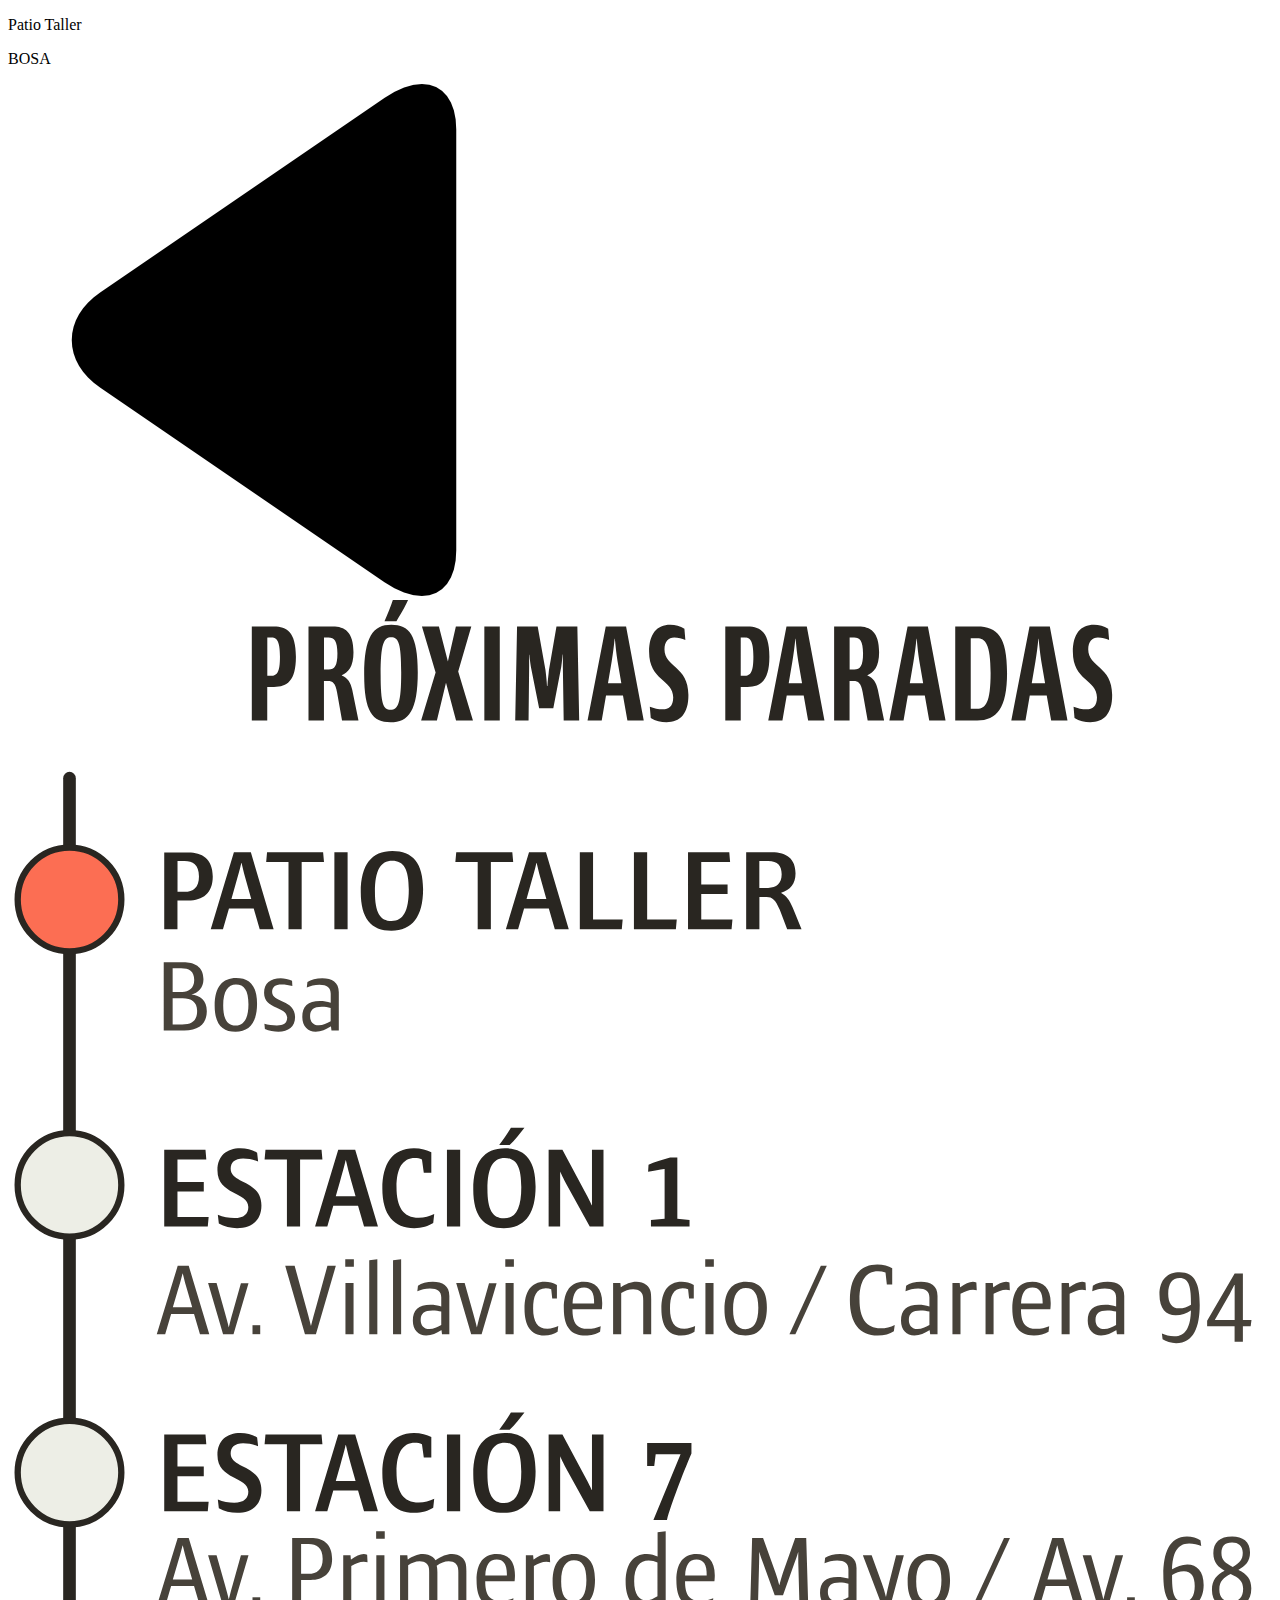
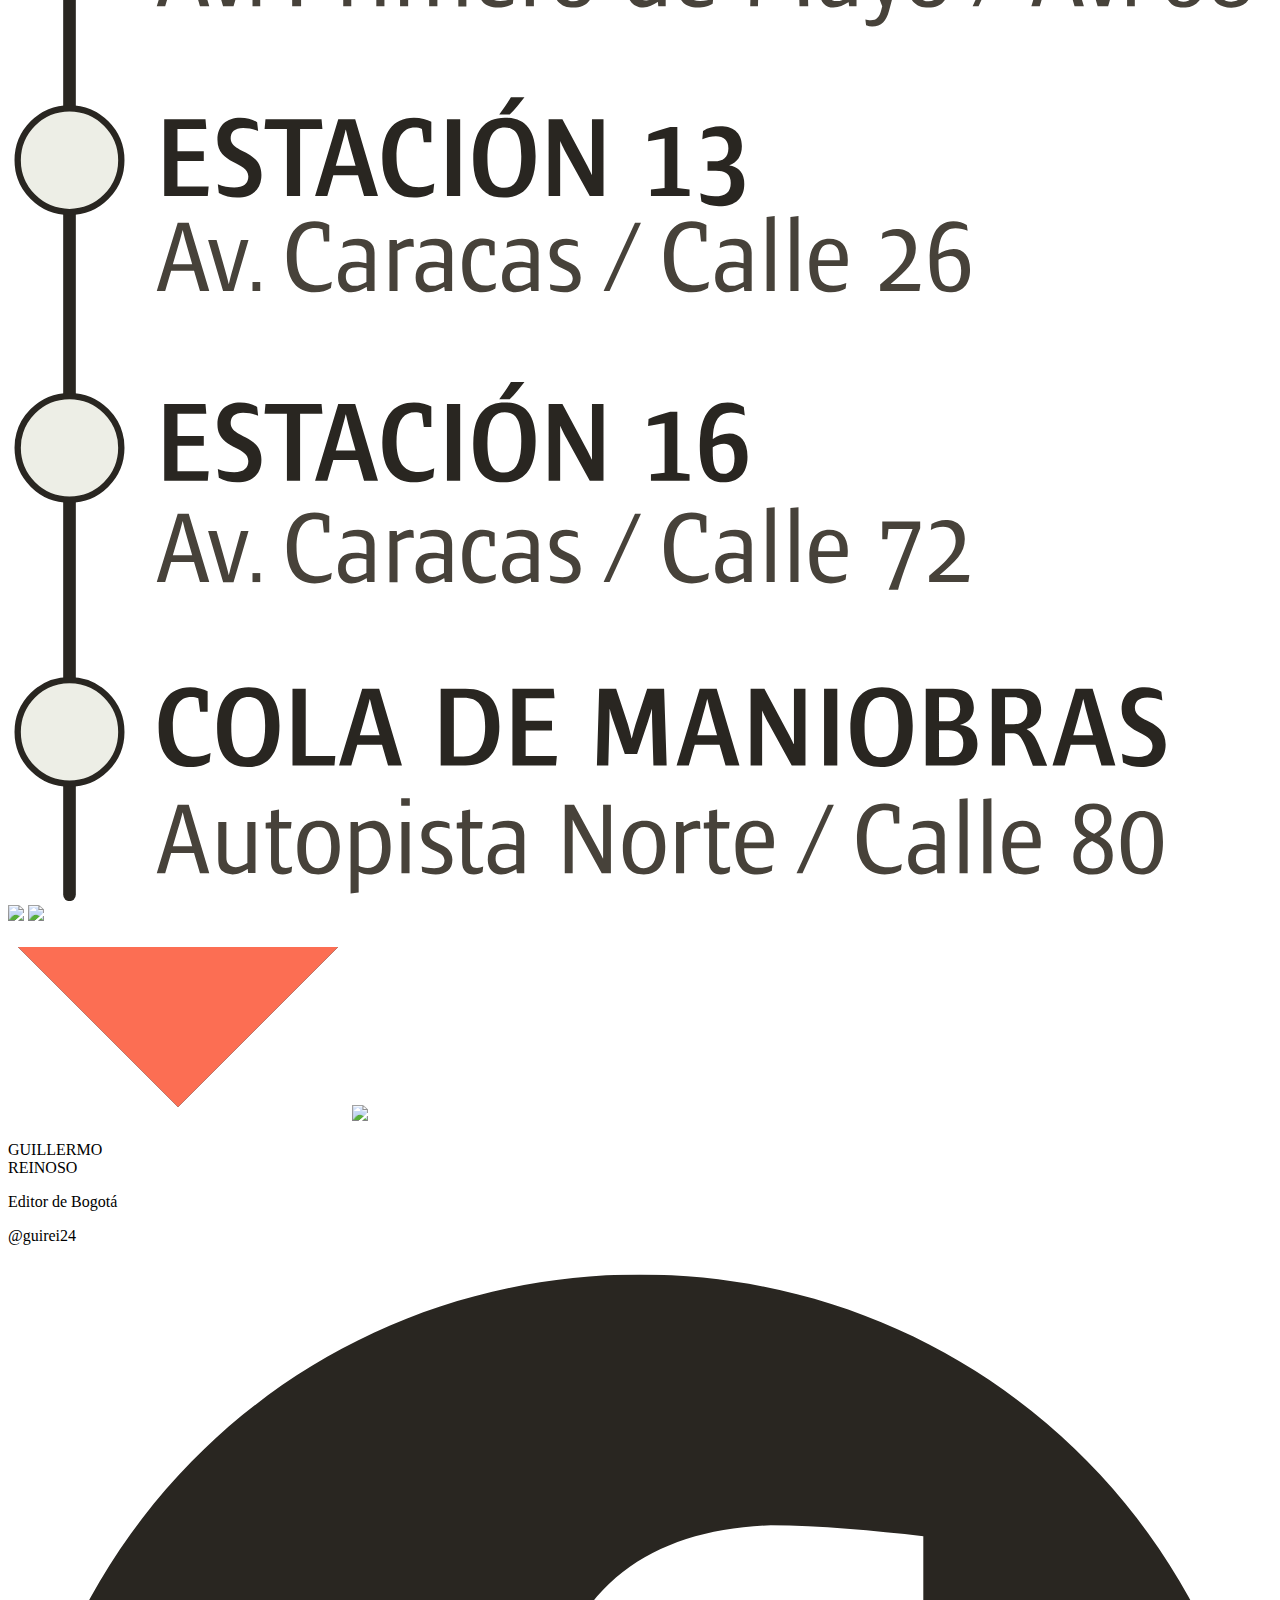
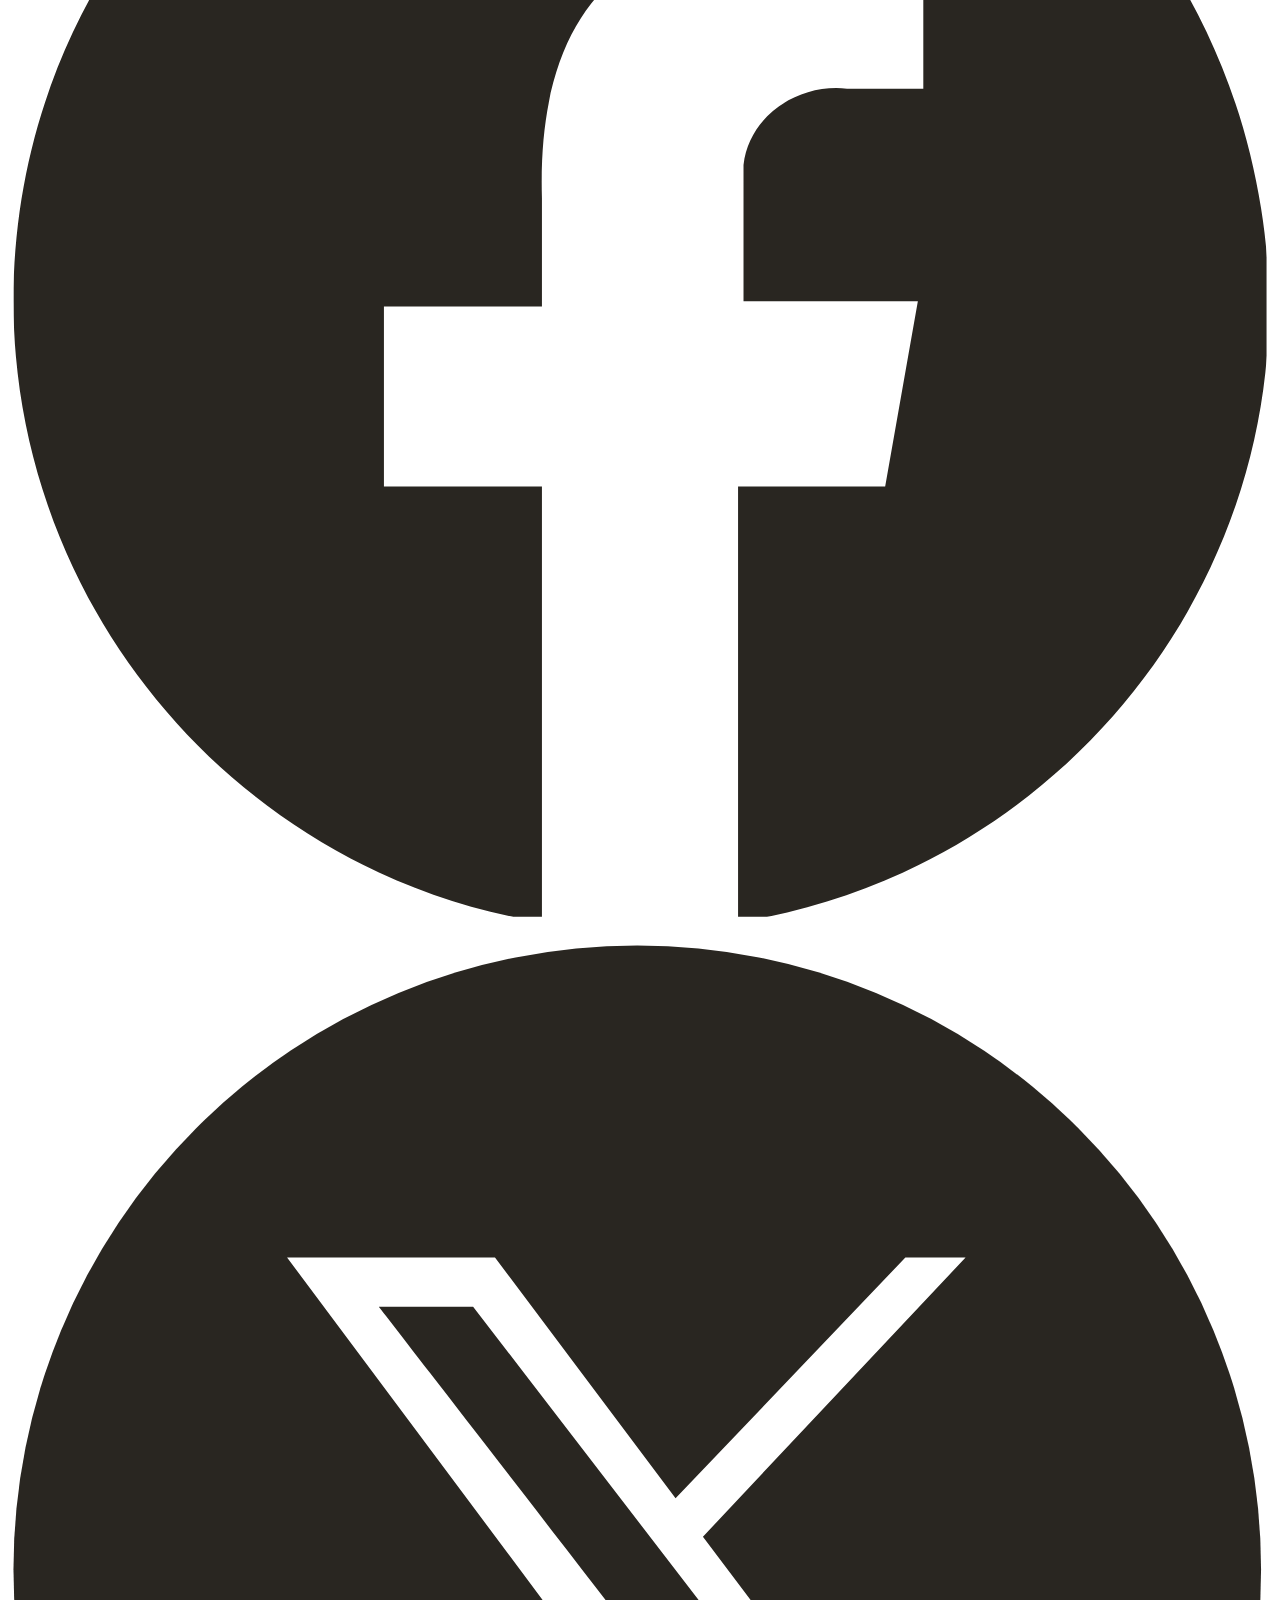
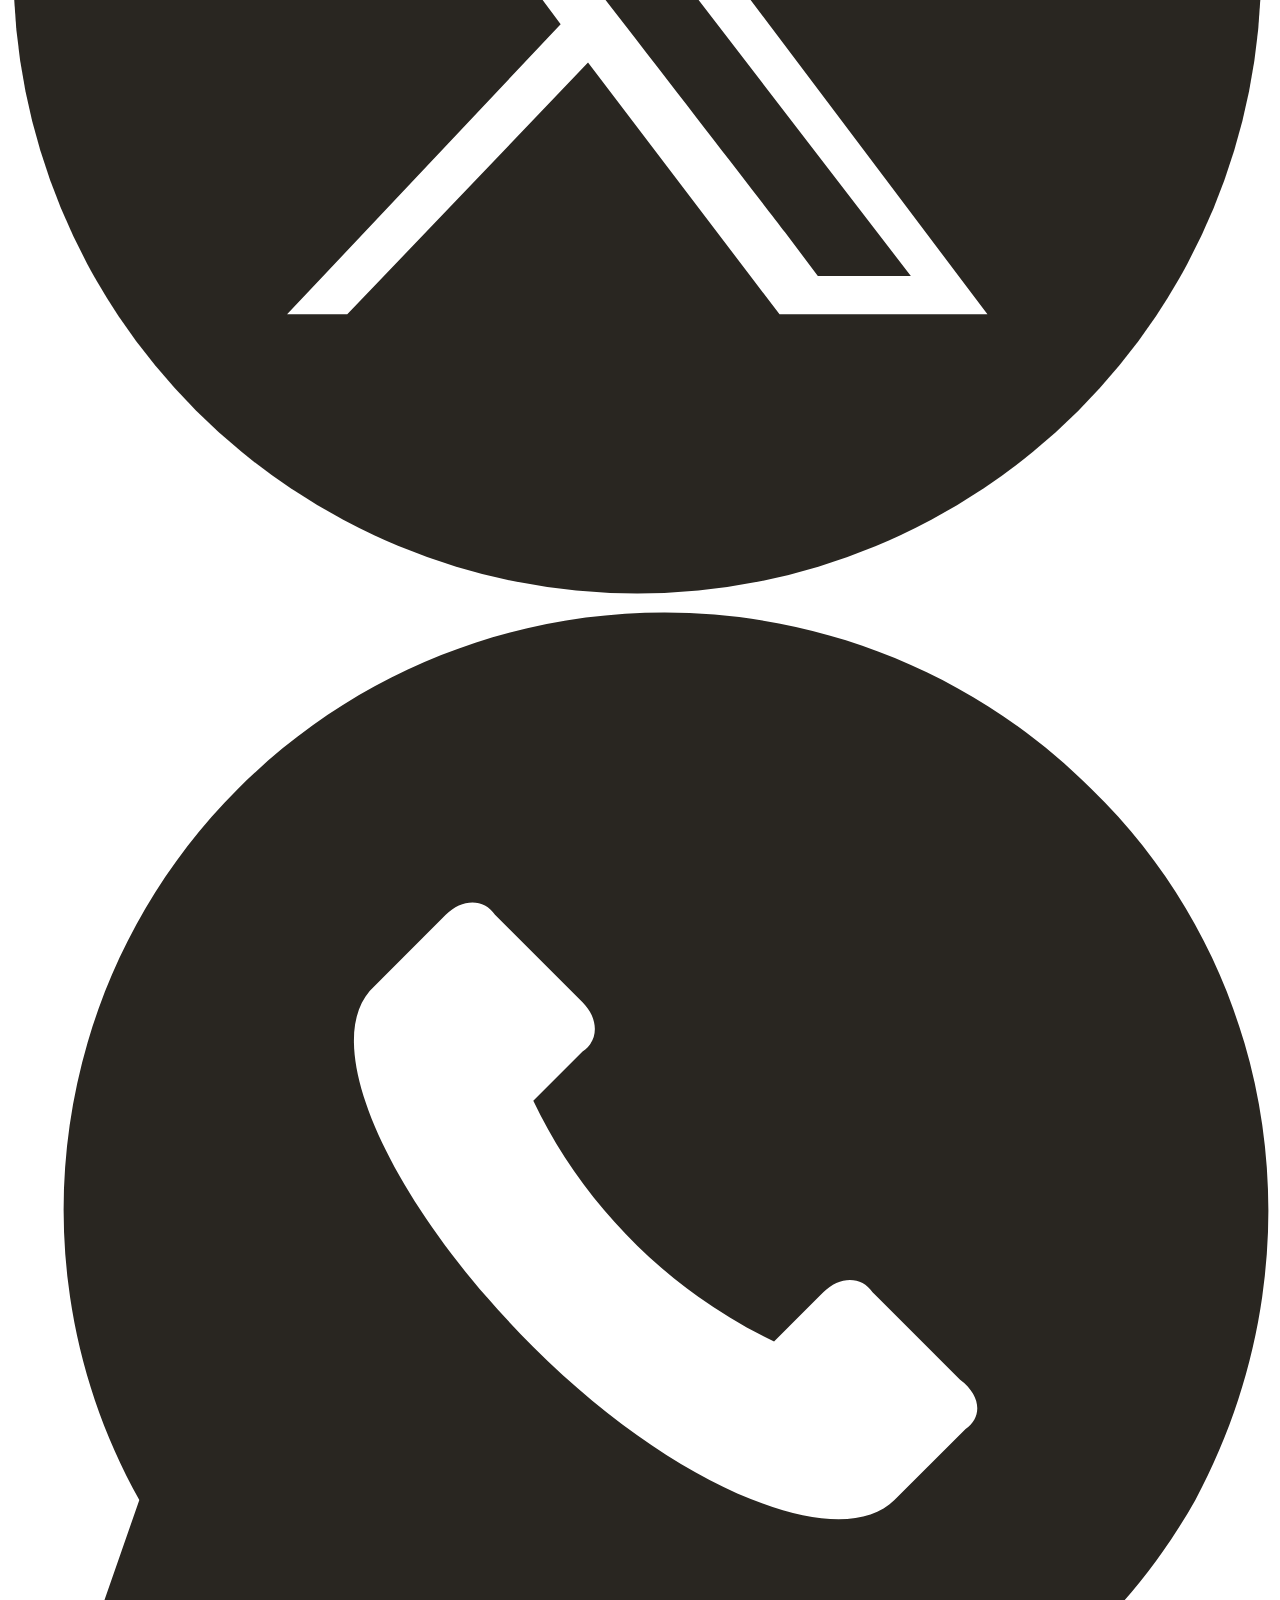
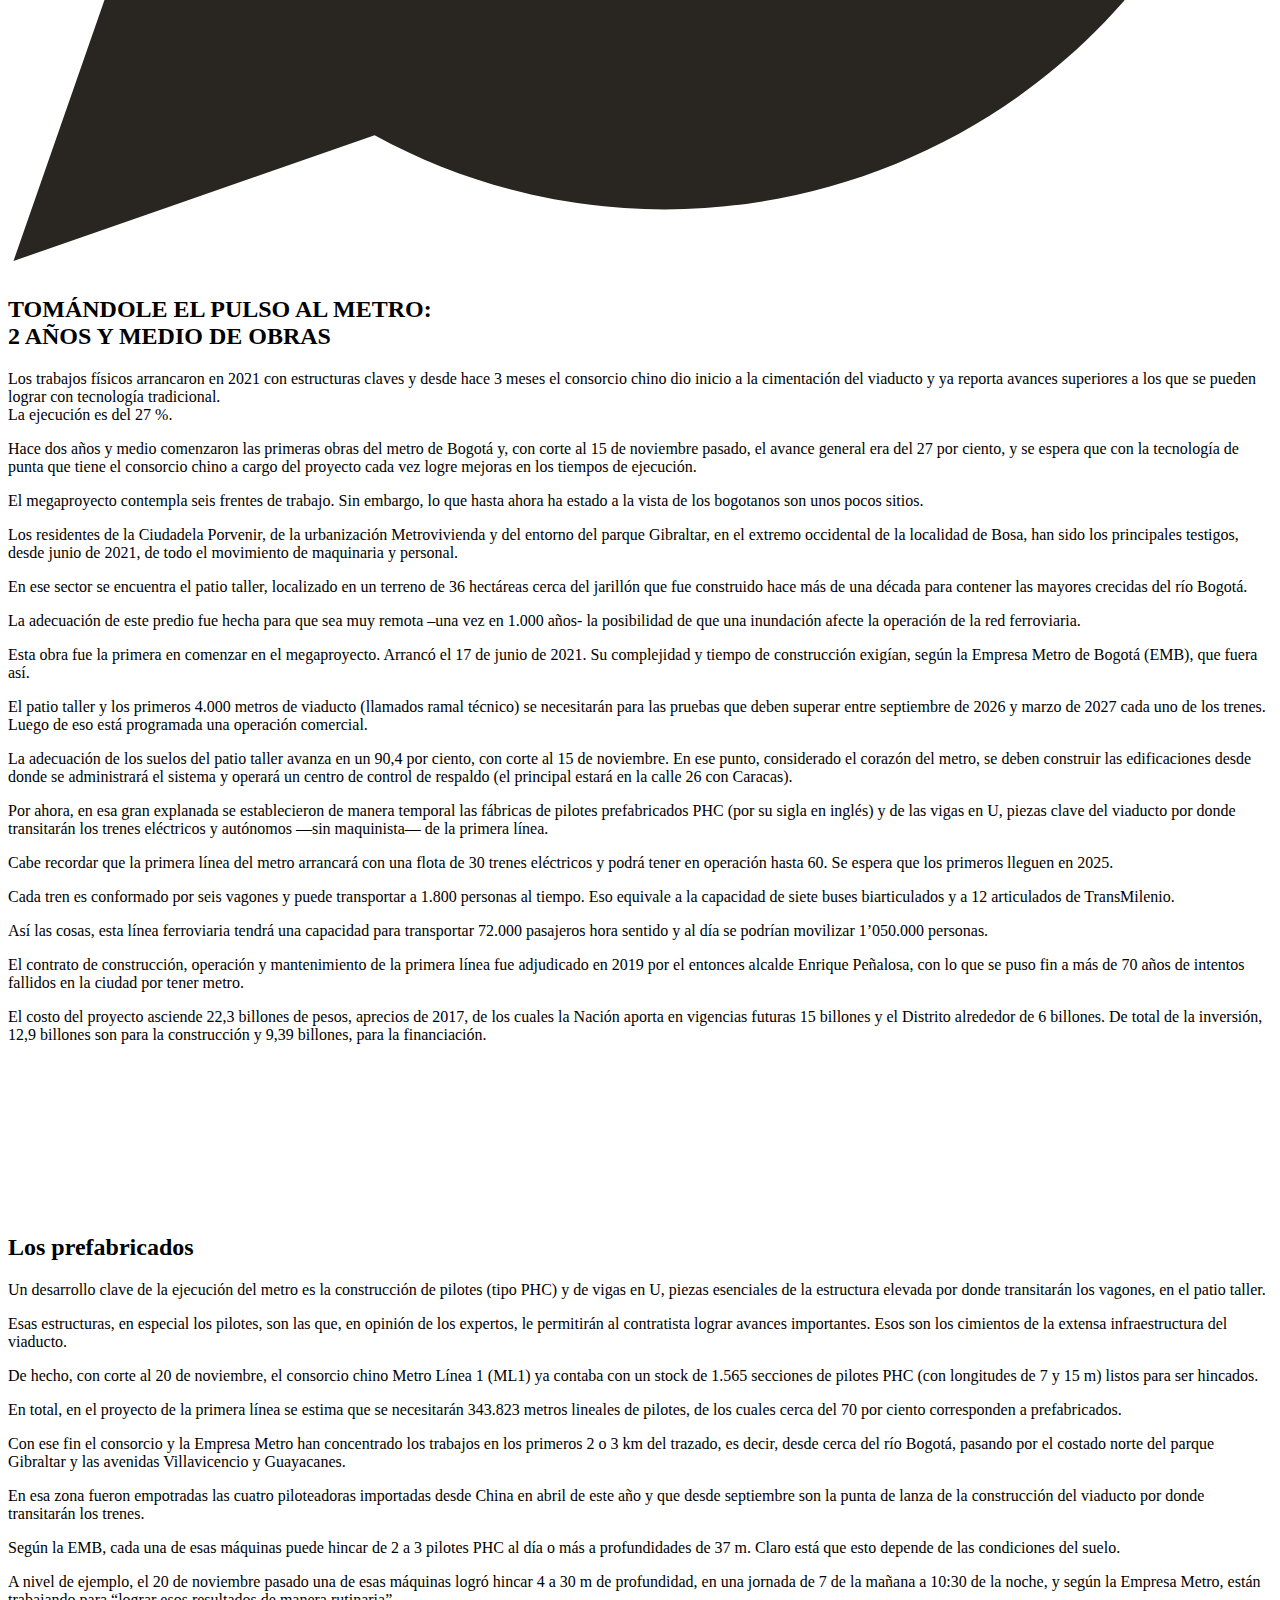
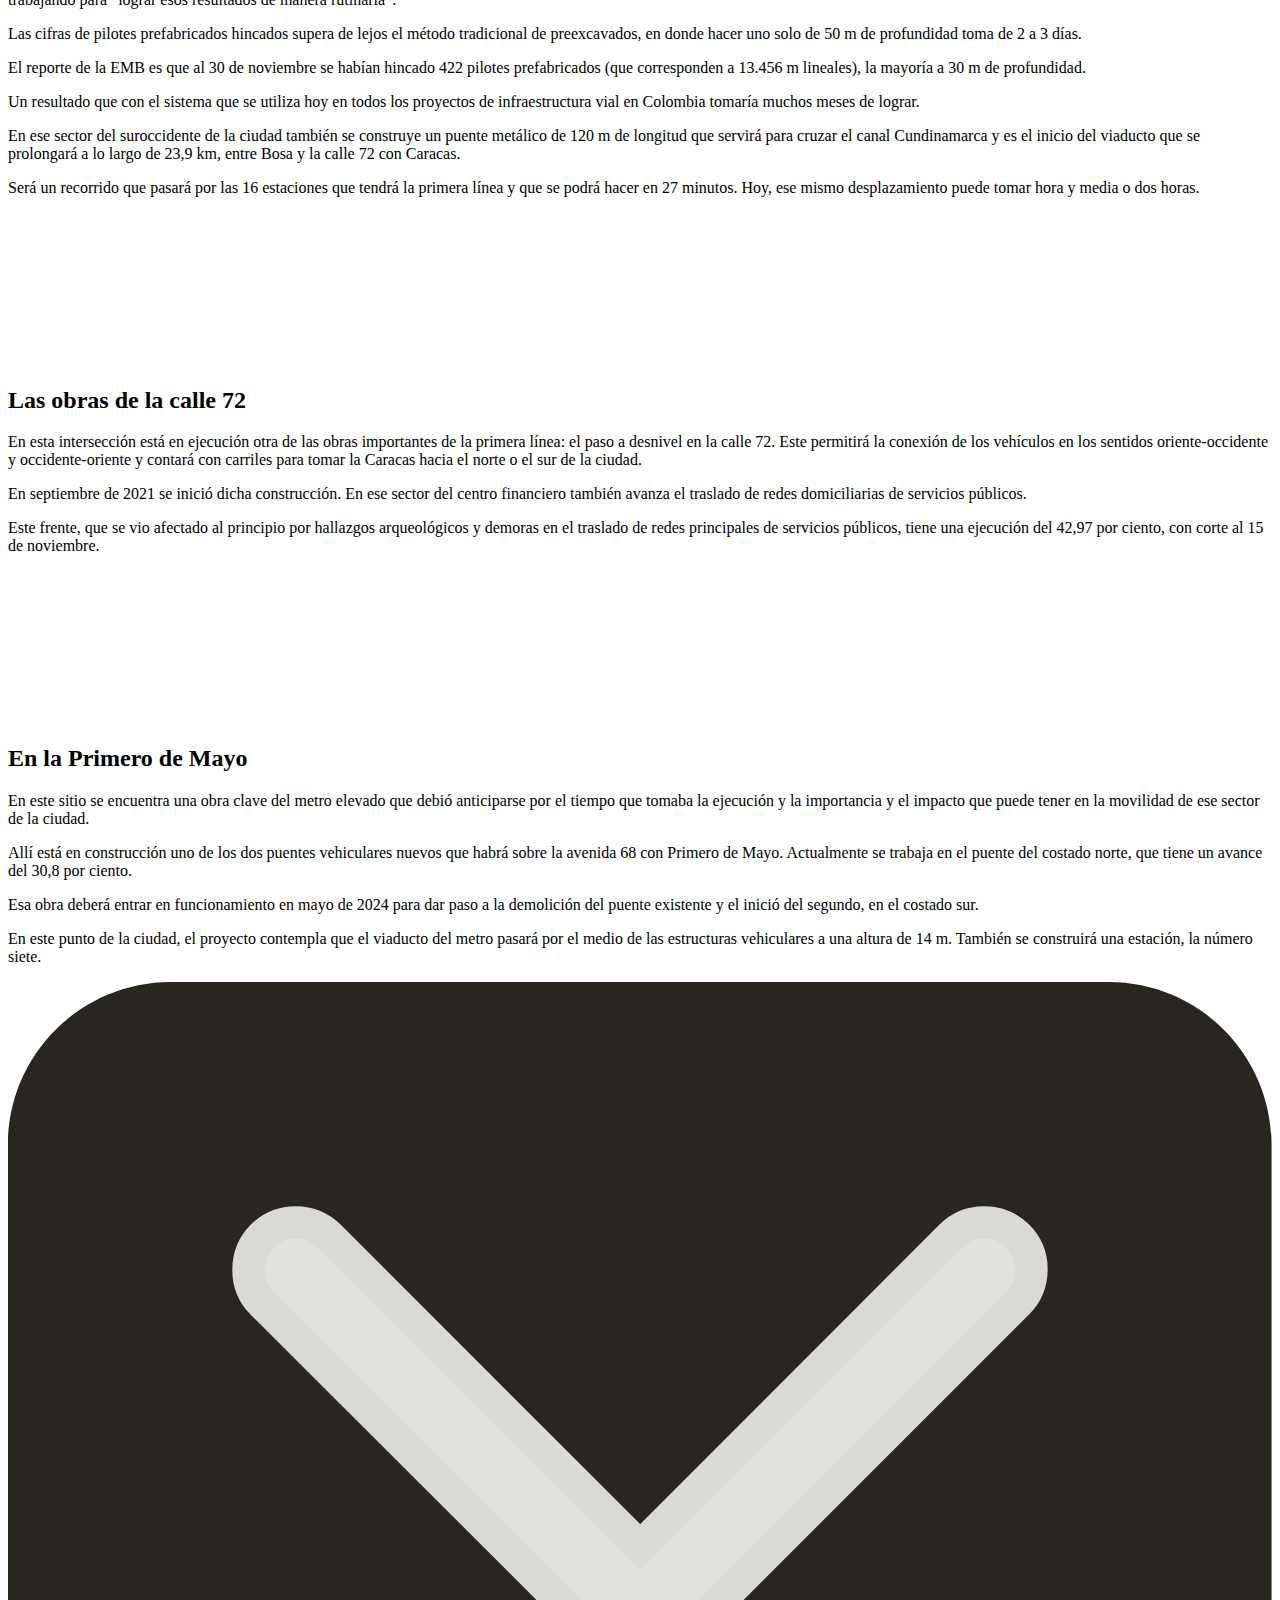
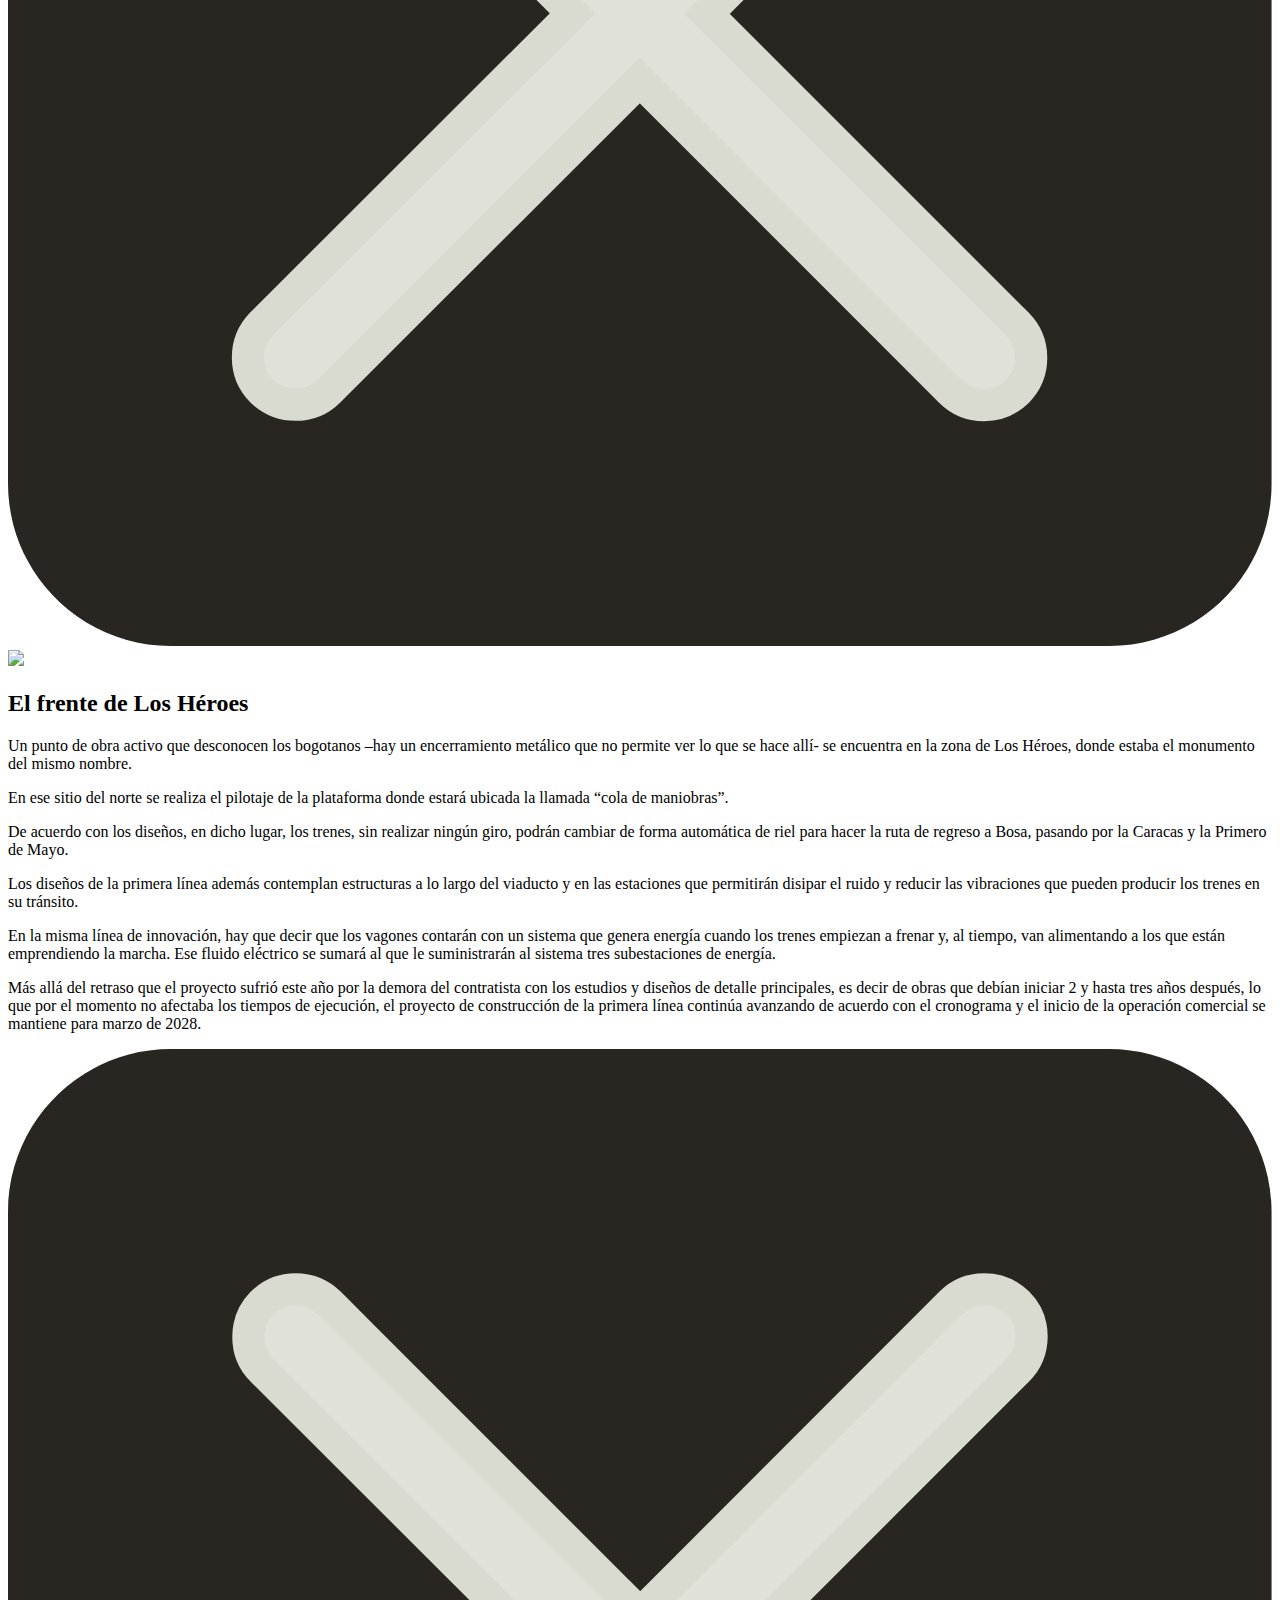
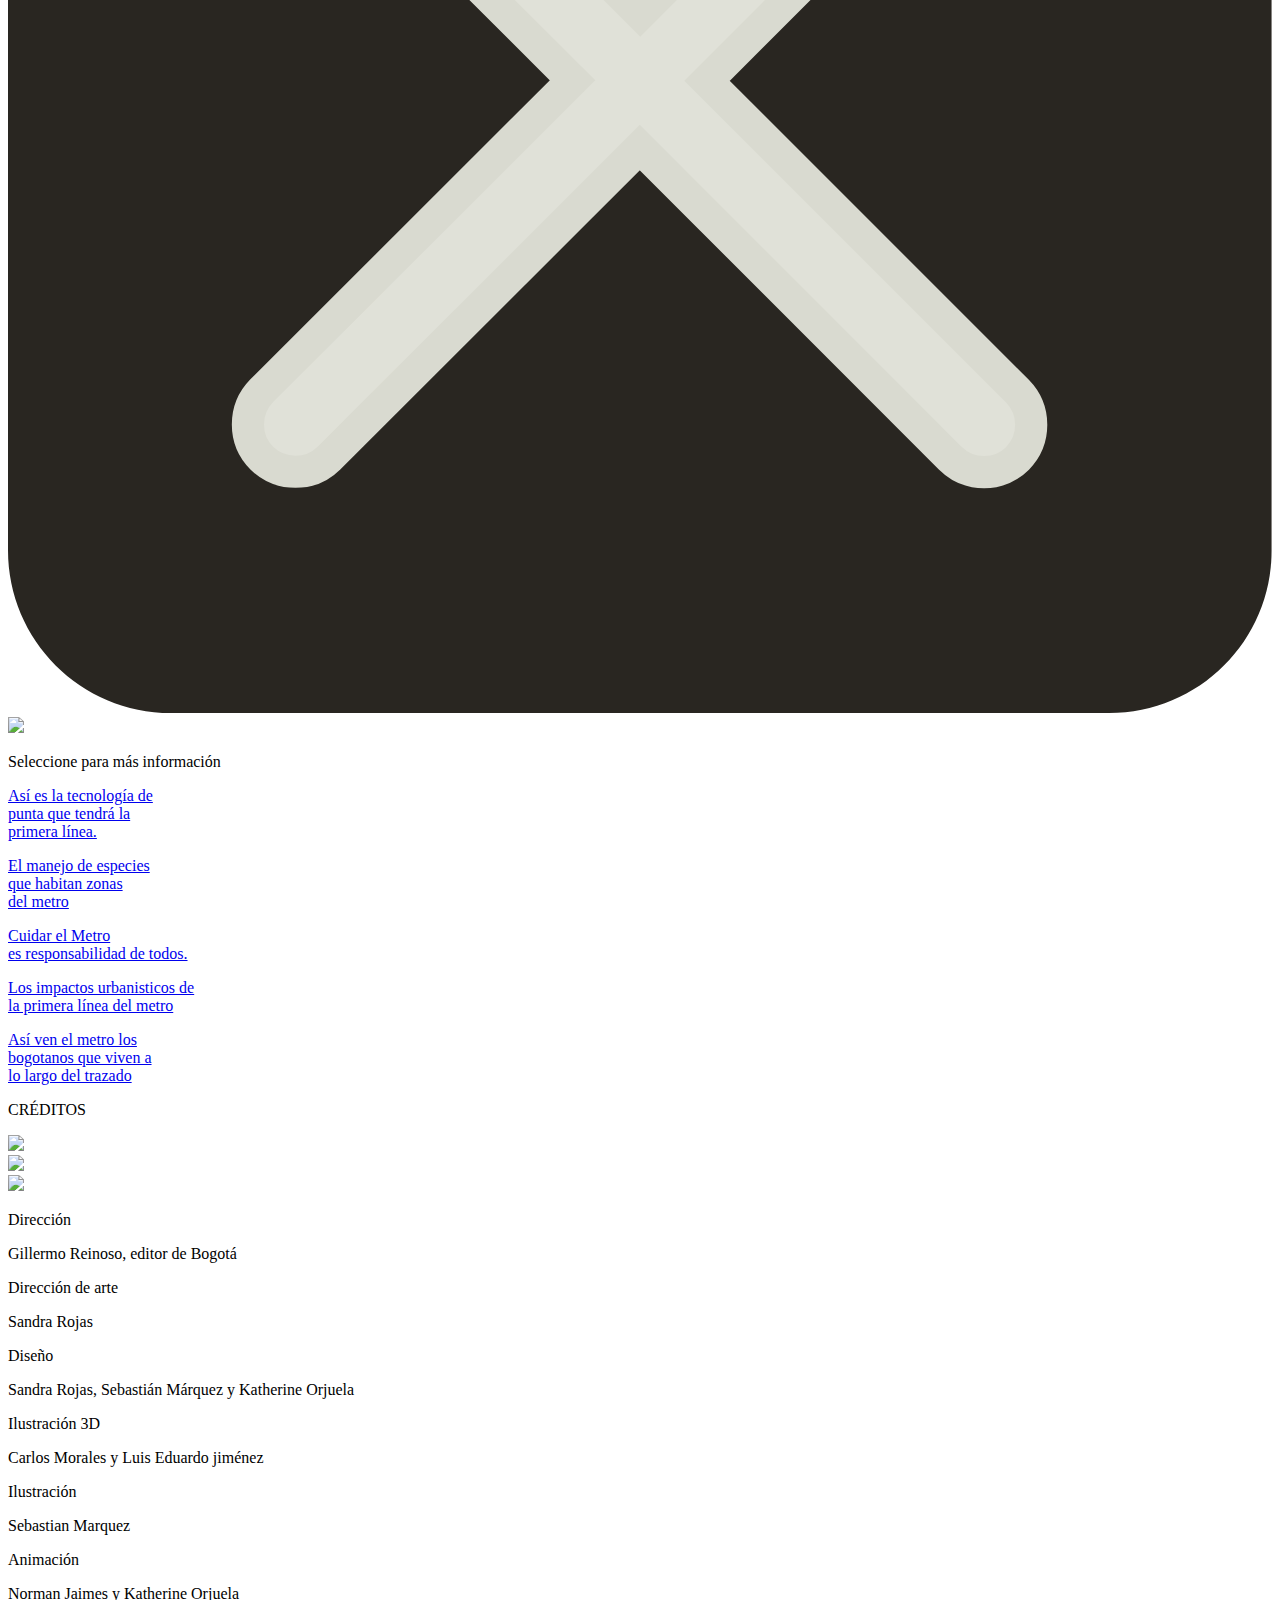
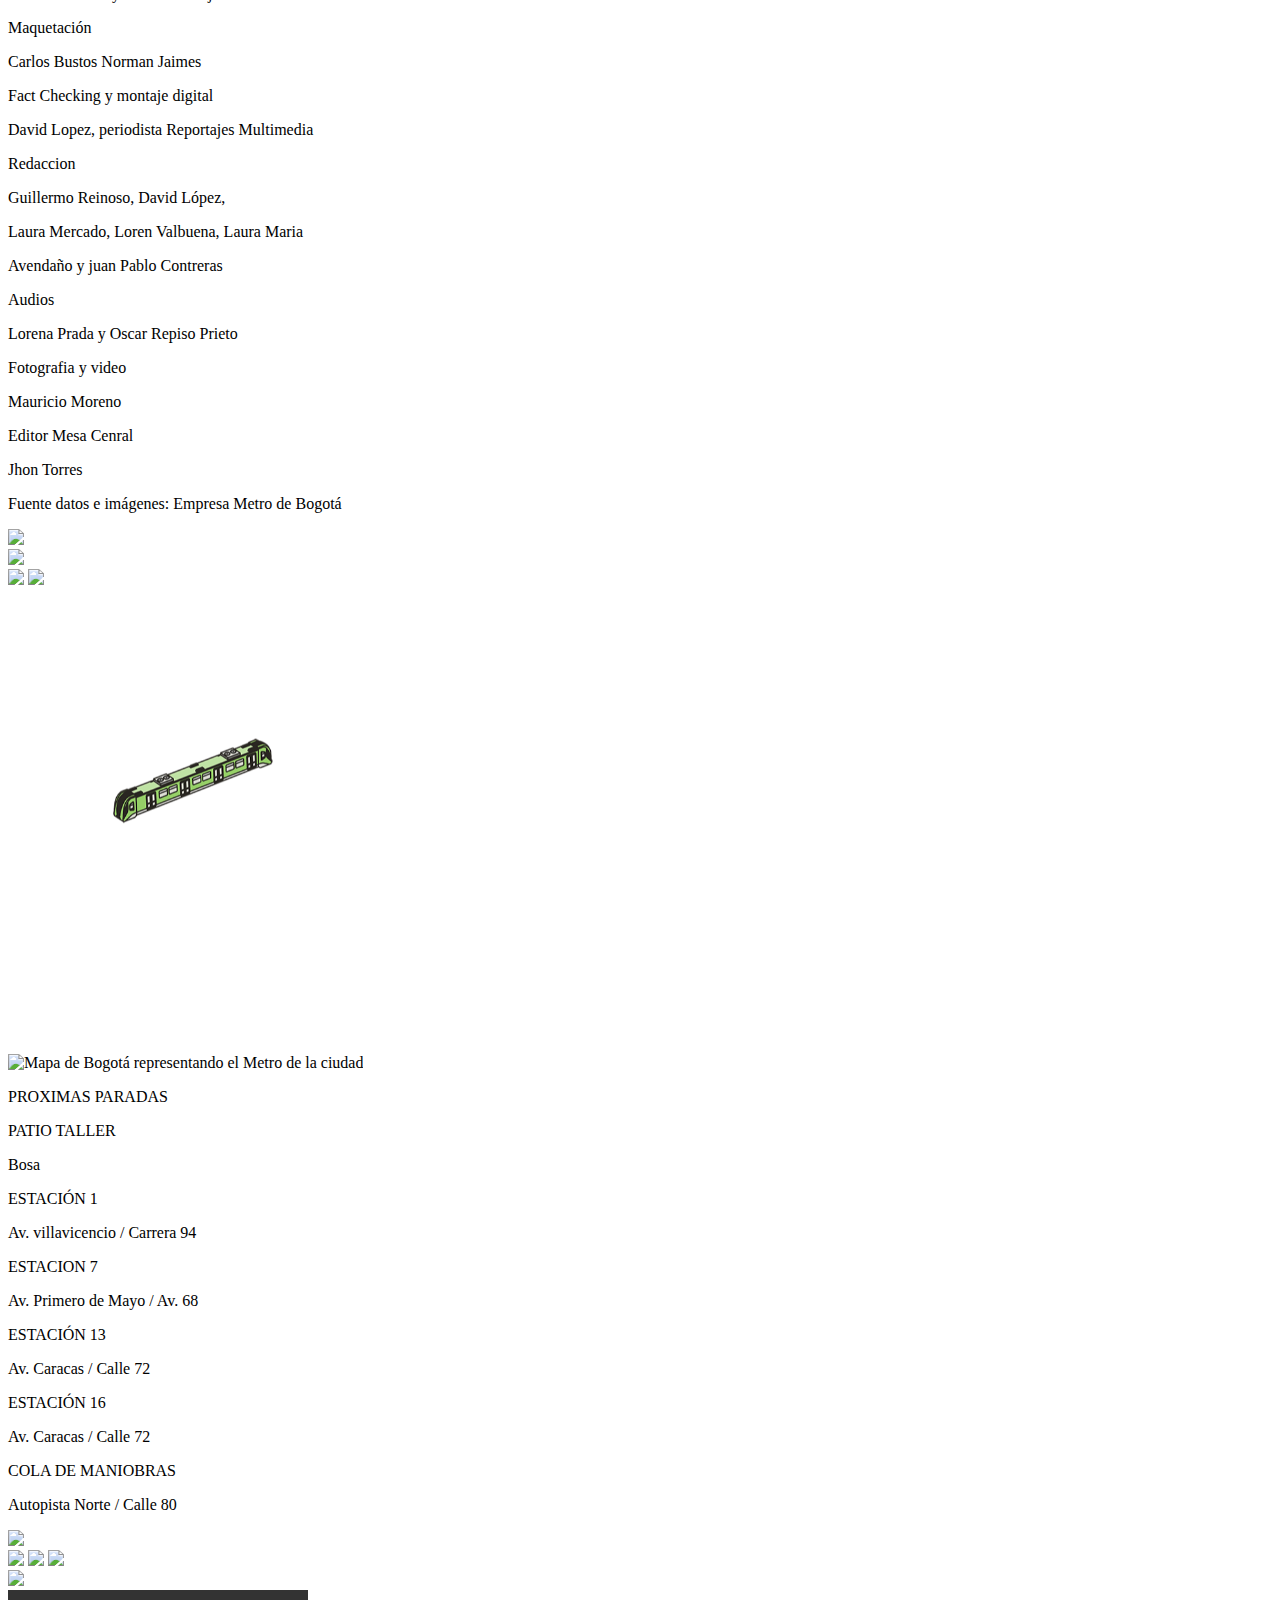
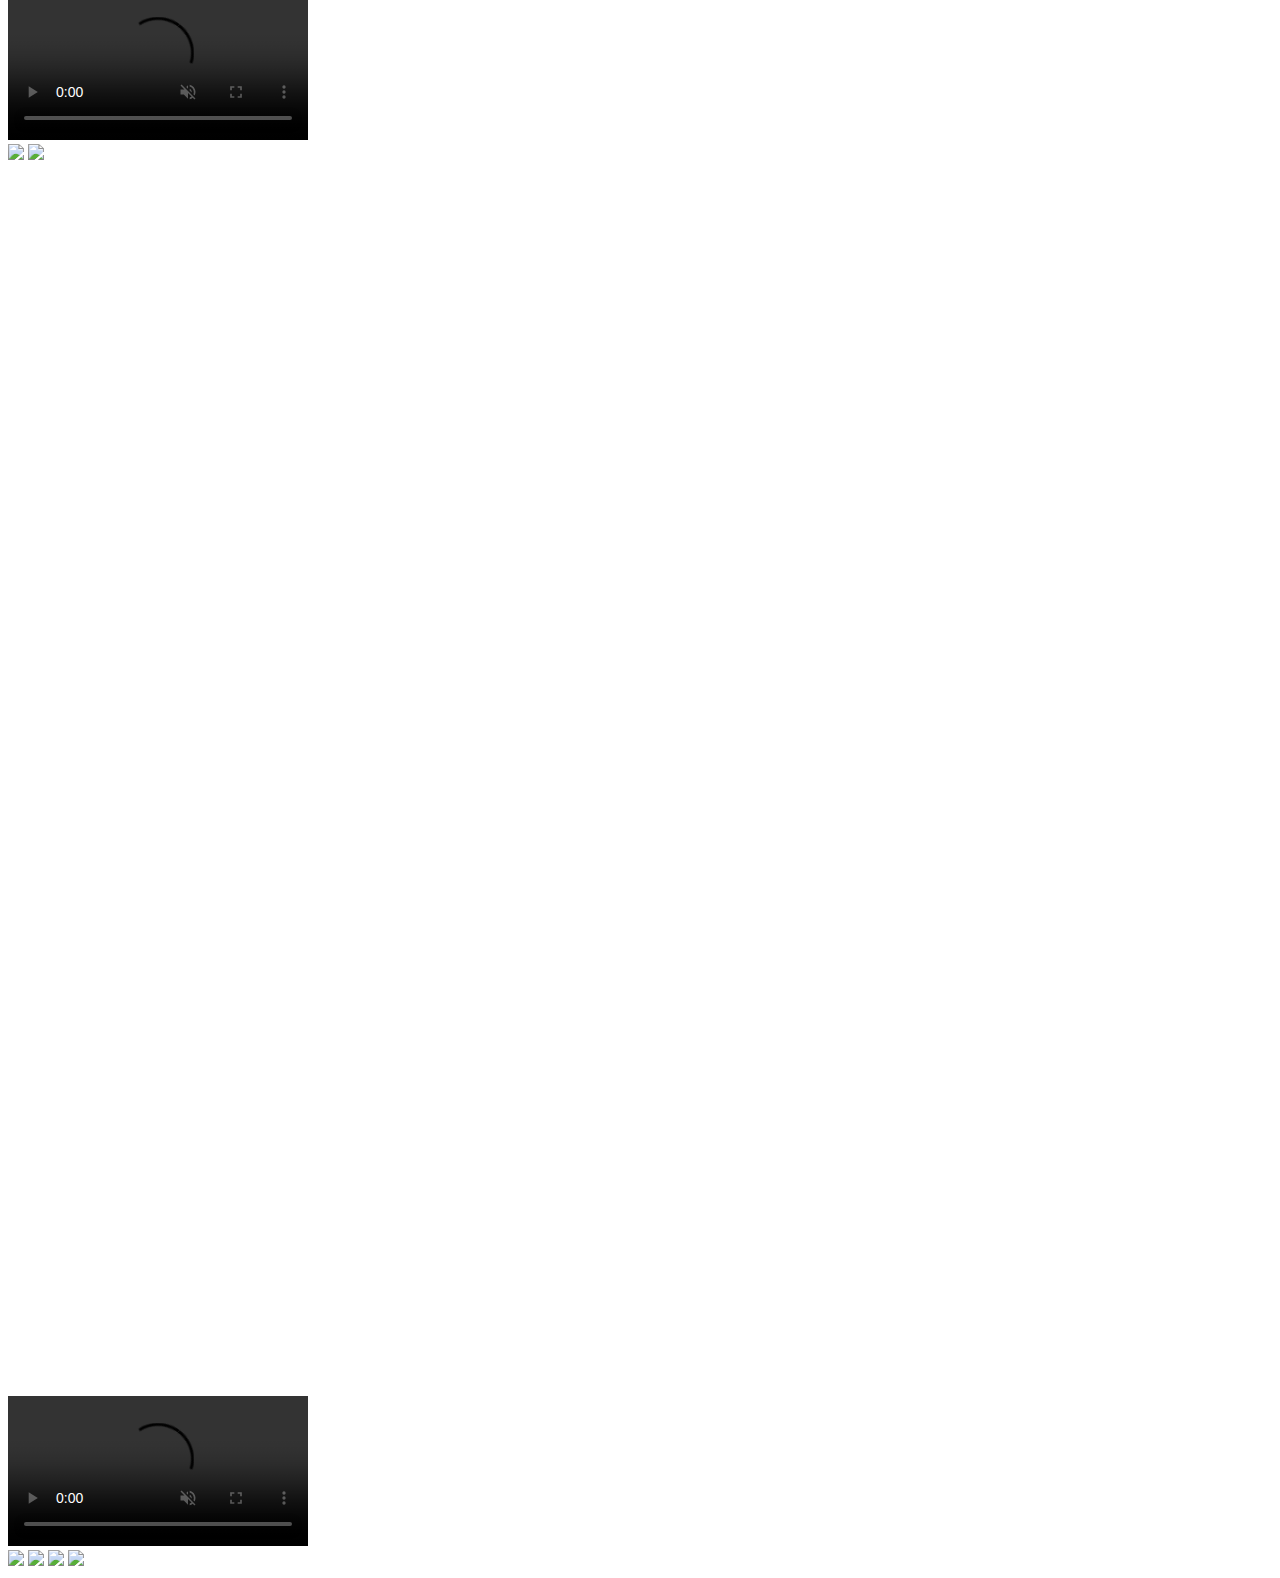
==== commit 21285705: "ULTIMOS AJUSTES CSS PARA PRO" ====
--- a/index.html
+++ b/index.html
@@ -10,20 +10,20 @@
     <link rel="stylesheet" href="https://www.eltiempo.com/infografias/2023/11/metro/keyframes.css?et113015" />
 
     <!----Estilos Carlos---->
-    <link rel="stylesheet" href="./css/carlos.css?08HHHH" />
+    <link rel="stylesheet" href="https://www.eltiempo.com/infografias/2023/11/metro/css/carlos.css?hhhhhh" />
     <!-- <link rel="stylesheet" href="https://www.eltiempo.com/infografias/2023/11/metro/css/carlos.css?08HHHH" /> -->
     <!----Fin Estilos Carlos---->
 
   
     <!-- <link rel="stylesheet" href="https://www.eltiempo.com/infografias/2023/11/metro/style.css?et113015" /> -->
-    <link rel="stylesheet" href="./style.css?et113015" />
+    <link rel="stylesheet" href="https://www.eltiempo.com/infografias/2023/11/metro/style.css?ehhhhh555555" />
 
    
 
      <!-----Jquery Carlos---->
     <script src="https://ajax.googleapis.com/ajax/libs/jquery/3.7.1/jquery.min.js"></script>
 
-    <script src="./index.js?088888" type="module"></script>
+    <script src="https://www.eltiempo.com/infografias/2023/11/metro/index.js?088888" type="module"></script>
     <!-- <script src="https://www.eltiempo.com/infografias/2023/11/metro/index.js?0gggggggggggg" type="module" defer></script> -->
     <title>Pruebas Metro</title>
 
@@ -600,9 +600,12 @@
       <div class="contenedor_puertas">
         <!---inicio para abrir puertas---->
         <div class="contenedor_titulo_metro">
-          <img
-            src="https://www.eltiempo.com/infografias/2023/11/metro/img/cabezote.svg"
-            class="titulo_metro_bogota"/>
+
+          <div class="base_imagenes_flecha">
+            <img src="./img/flecha_animacion.png" class="flecha_animada animacion_flecha"/>
+            <img src="https://www.eltiempo.com/infografias/2023/11/metro/img/cabezote.svg" class="titulo_metro_bogota"/>
+          </div>
+
         </div>
 
         <!------nota metro----->
@@ -630,36 +633,38 @@
           <div class="base_contenedor_textos">
             <h2 class="titulo_nota_z">TOMÁNDOLE EL PULSO AL METRO: <br>2 AÑOS Y MEDIO DE OBRAS</h2>
   
-            <p class="sumario_nota_metro">LOS TRABAJOS FÍSICOS ARRANCARON EN 2021 CON ESTRUCTURAS CLAVES Y DESDE HACE 3 MESES EL CONSORCIO CHINO DIO INICIO A LA CIMENTACIÓN DEL VIADUCTO Y YA REPORTA AVANCES SUPERIORES A QUE SE PUEDEN LOGRAR CON TECNOLOGÍA TRADICIONAL. LA EJECUCIÓN ES DEL 26,31 %.</p>
+            <p class="sumario_nota_metro">Los trabajos físicos arrancaron en 2021 con estructuras claves y desde hace 3 meses el consorcio chino dio inicio a la cimentación del viaducto y ya reporta avances superiores a los que se pueden lograr con tecnología tradicional. <br>La ejecución es del 27 %. </p>
   
   
             <!-----------texto------------>
             <div class="bloque_de_textos">
-              <p class="texto_nota_metro">Hace dos años y medio comenzaron las primeras obras del metro de Bogotá y, con corte al 30 de septiembre pasado, el avance general era del 26,31 por ciento, y se espera que con la tecnología de punta que tiene el consorcio chino a cargo del proyecto cada vez logre mejoras en los tiempos de ejecución. El megaproyecto contempla seis frentes de trabajo. Sin embargo, lo que hasta ahora ha estado a la vista de los bogotanos son unos pocos sitios. </p>
-  
-              <p class="texto_nota_metro">Los residentes de la Ciudadela Porvenir, de la urbanización Metrovivienda y del entorno del parque Gibraltar, en el extremo occidental de la localidad de Bosa, han sido los principales testigos, desde junio de 2021, de todo el movimiento de maquinaria y personal.</p> 	
-  
-              <p class="texto_nota_metro">En ese sector se encuentra el patio taller, localizado en un terreno de 36 hectáreas cerca del jarillón que fue construido hace más de una década para contener las mayores crecidas del río Bogotá.</p>
-  
-              <p class="texto_nota_metro">La adecuación de este predio fue hecha para que sea muy remota –una vez en 1.000 años- la posibilidad de que una inundación afecte la operación de la red ferroviaria de la ciudad</p>
+              <p class="texto_nota_metro">Hace dos años y medio comenzaron las primeras obras del metro de Bogotá y, con corte al 15 de noviembre pasado, el avance general era del 27 por ciento, y se espera que con la tecnología de punta que tiene el consorcio chino a cargo del proyecto cada vez logre mejoras en los tiempos de ejecución. </p>
+
+              <p class="texto_nota_metro">El megaproyecto contempla seis frentes de trabajo. Sin embargo, lo que hasta ahora ha estado a la vista de los bogotanos son unos pocos sitios. </p>
+  
+              <p class="texto_nota_metro">Los residentes de la Ciudadela Porvenir, de la urbanización Metrovivienda y del entorno del parque Gibraltar, en el extremo occidental de la localidad de Bosa, han sido los principales testigos, desde junio de 2021, de todo el movimiento de maquinaria y personal. </p> 	
+  
+              <p class="texto_nota_metro">En ese sector se encuentra el patio taller, localizado en un terreno de 36 hectáreas cerca del jarillón que fue construido hace más de una década para contener las mayores crecidas del río Bogotá. </p>
+  
+              <p class="texto_nota_metro">La adecuación de este predio fue hecha para que sea muy remota –una vez en 1.000 años- la posibilidad de que una inundación afecte la operación de la red ferroviaria.</p>
   
               <p class="texto_nota_metro">Esta obra fue la primera en comenzar en el megaproyecto. Arrancó el 17 de junio de 2021. Su complejidad y tiempo de construcción exigían, según la Empresa Metro de Bogotá (EMB), que fuera así.</p>
   
-              <p class="texto_nota_metro">El patio taller y los primeros 4.000 metros de viaducto se necesitarán para las pruebas que deben superar entre septiembre de 2026 y marzo de 2027 cada uno de los trenes. Luego de eso está programada una operación comercial.</p>
-  
-              <p class="texto_nota_metro">La adecuación de los suelos del patio taller avanza en un 84,94 por ciento, con corte al 15 de octubre. En ese punto, considerado el corazón del metro, se deben construir las edificaciones desde donde se administrará y operará todo el sistema.</p>
-  
-              <p class="texto_nota_metro">Por ahora, en esa gran explanada se establecieron de manera temporal las fábricas de pilotes prefabricados PHC (por su sigla en inglés) y de las vigas en U, piezas clave del viaducto por donde transitarán los trenes eléctricos y autónomos —sin maquinista, solo controlados desde dos centros de operación— de la primera línea.</p>
-  
-              <p class="texto_nota_metro">Cabe recordar que la primera línea del metro arrancará con una flota de 30 trenes eléctricos y podrá tener en operación hasta 60.</p>
-  
-              <p class="texto_nota_metro">Cada tren es conformado por seis vagones y puede transportar a 1.800 personas al tiempo. Eso equivale a la capacidad de siete buses biarticulados y a 12 articulados de TransMilenio.</p>
-  
-              <p class="texto_nota_metro">Así las cosas, esta línea ferroviaria tendrá una capacidad para transportar 72.000 pasajeros hora sentido y al día se podrían movilizar 1’050.000 personas.</p>
-  
-              <p class="texto_nota_metro">El contrato de construcción, operación y mantenimiento de la primera línea del metro fue adjudicado en 2019 por el entonces alcalde Enrique Peñalosa, con lo que se puso fin a más de 70 años de intentos fallidos en la ciudad por tener metro.</p>
-  
-              <p class="texto_nota_metro">El costo de la megaobra asciende 22,3 billones de pesos, de los cuales la Nación aporta en vigencias futuras 15 billones y el Distrito 6 billones, a precios de 2017. De total de la inversión, 12,9 billones son para la construcción y 9,39 billones, para la financiación.</p>
+              <p class="texto_nota_metro">El patio taller y los primeros 4.000 metros de viaducto (llamados ramal técnico) se necesitarán para las pruebas que deben superar entre septiembre de 2026 y marzo de 2027 cada uno de los trenes. Luego de eso está programada una operación comercial.</p>
+  
+              <p class="texto_nota_metro">La adecuación de los suelos del patio taller avanza en un 90,4 por ciento, con corte al 15 de noviembre. En ese punto, considerado el corazón del metro, se deben construir las edificaciones desde donde se administrará el sistema y operará un centro de control de respaldo (el principal estará en la calle 26 con Caracas).</p>
+  
+              <p class="texto_nota_metro">Por ahora, en esa gran explanada se establecieron de manera temporal las fábricas de pilotes prefabricados PHC (por su sigla en inglés) y de las vigas en U, piezas clave del viaducto por donde transitarán los trenes eléctricos y autónomos —sin maquinista— de la primera línea.</p>
+  
+              <p class="texto_nota_metro">Cabe recordar que la primera línea del metro arrancará con una flota de 30 trenes eléctricos y podrá tener en operación hasta 60. Se espera que los primeros lleguen en 2025.</p>
+  
+              <p class="texto_nota_metro">Cada tren es conformado por seis vagones y puede transportar a 1.800 personas al tiempo. Eso equivale a la capacidad de siete buses biarticulados y a 12 articulados de TransMilenio. </p>
+  
+              <p class="texto_nota_metro">Así las cosas, esta línea ferroviaria tendrá una capacidad para transportar 72.000 pasajeros hora sentido y al día se podrían movilizar 1’050.000 personas. </p>
+  
+              <p class="texto_nota_metro">El contrato de construcción, operación y mantenimiento de la primera línea fue adjudicado en 2019 por el entonces alcalde Enrique Peñalosa, con lo que se puso fin a más de 70 años de intentos fallidos en la ciudad por tener metro.  </p>
+  
+              <p class="texto_nota_metro">El costo del proyecto asciende 22,3 billones de pesos, aprecios de 2017, de los cuales la Nación aporta en vigencias futuras 15 billones y el Distrito alrededor de 6 billones. De total de la inversión, 12,9 billones son para la construcción y 9,39 billones, para la financiación.</p>
             </div>
   
             <!---Video--->
@@ -673,33 +678,33 @@
             <!----contendor textos--->
             <div class="bloque_de_textos">
   
-              <h2 class="subtitulos">Los prefabricados</h2>
+              <h2 class="subtitulos">Los prefabricados </h2>
   
               <p class="texto_nota_metro">Un desarrollo clave de la ejecución del metro es la construcción de pilotes (tipo PHC) y de vigas en U, piezas esenciales de la estructura elevada por donde transitarán los vagones, en el patio taller.</p>
   
-              <p class="texto_nota_metro">Esas estructuras, en especial los pilotes, son las que, en opinión de los expertos, le permitirán al contratista lograr avances importantes. Esos son los cimientos de la extensa infraestructura del viaducto.</p>
-  
-              <p class="texto_nota_metro">De hecho, con corte al 20 de noviembre, el consorcio chino Metro Línea 1 (ML1) ya contaba con un stock de 1.565 secciones de pilotes PHC (con longitudes de 7 y 15 m) listos para ser hincados.</p>
-  
-              <p class="texto_nota_metro">En total, en el proyecto de la primera línea se estima que se necesitarán 343.823 metros lineales de pilotes, de los cuales cerca del 70 por ciento corresponden a prefabricados.</p>
+              <p class="texto_nota_metro">Esas estructuras, en especial los pilotes, son las que, en opinión de los expertos, le permitirán al contratista lograr avances importantes. Esos son los cimientos de la extensa infraestructura del viaducto. </p>
+  
+              <p class="texto_nota_metro">De hecho, con corte al 20 de noviembre, el consorcio chino Metro Línea 1 (ML1) ya contaba con un stock de 1.565 secciones de pilotes PHC (con longitudes de 7 y 15 m) listos para ser hincados. </p>
+  
+              <p class="texto_nota_metro">En total, en el proyecto de la primera línea se estima que se necesitarán 343.823 metros lineales de pilotes, de los cuales cerca del 70 por ciento corresponden a prefabricados. </p>
               
-              <p class="texto_nota_metro">Con ese fin el consorcio y la Empresa Metro han concentrado los trabajos en los primeros 2 o 3 km del trazado, es decir, desde cerca del río Bogotá, pasando por el costado norte del parque Gibraltar y las avenidas Villavicencio y Guayacanes.</p>
+              <p class="texto_nota_metro">Con ese fin el consorcio y la Empresa Metro han concentrado los trabajos en los primeros 2 o 3 km del trazado, es decir, desde cerca del río Bogotá, pasando por el costado norte del parque Gibraltar y las avenidas Villavicencio y Guayacanes.  </p>
   
               <p class="texto_nota_metro">En esa zona fueron empotradas las cuatro piloteadoras importadas desde China en abril de este año y que desde septiembre son la punta de lanza de la construcción del viaducto por donde transitarán los trenes. </p>
   
-              <p class="texto_nota_metro">Según la EMB, cada una de esas máquinas puede hincar de 2 a 3 pilotes PHC al día o más a profundidades de 37 m. Claro está que esto depende de las condiciones del suelo.</p>
-  
-              <p class="texto_nota_metro">A nivel de ejemplo, el 20 de noviembre pasado una de esas máquinas logró hincar 4 a 30 m de profundidad, en una jordana que de 7 de la mañana a 10:30 de la noche, y según la Empresa Metro, están trabajando para “lograr esos resultados de manera rutinaria”. </p>
-  
-              <p class="texto_nota_metro">Las cifras de pilotes prefabricados hincados supera de lejos el método tradicional de preexcavados, en donde hacer uno solo de 50 m de profundidad toma de 2 a 3 días. </p>
-  
-              <p class="texto_nota_metro">El reporte de la EMB es que al 20 de noviembre se habían hincado 351 pilotes prefabricados (que corresponden a 11.076 m lineales), la mayoría a 30 m de profundidad. </p>
-  
-              <p class="texto_nota_metro">Un resultado que con el sistema que se utiliza hoy en todos los proyectos de infraestructura vial en Colombia tomaría muchos meses de lograr.</p>
-  
-              <p class="texto_nota_metro">En ese sector del suroccidente de la ciudad también se construye actualmente un puente metálico que servirá de conexión entre el patio taller y el viaducto que se prolongará a lo largo de 23,9 km, entre Bosa y la calle 72 con Caracas. </p>
-  
-              <p class="texto_nota_metro">Será un recorrido que pasará por las 16 estaciones que tendrá la primera línea y que se podrá hacer en 27 minutos y que hoy puede tomar hora y media o dos horas.</p>
+              <p class="texto_nota_metro">Según la EMB, cada una de esas máquinas puede hincar de 2 a 3 pilotes PHC al día o más a profundidades de 37 m. Claro está que esto depende de las condiciones del suelo. </p>
+  
+              <p class="texto_nota_metro">A nivel de ejemplo, el 20 de noviembre pasado una de esas máquinas logró hincar 4 a 30 m de profundidad, en una jornada de 7 de la mañana a 10:30 de la noche, y según la Empresa Metro, están trabajando para “lograr esos resultados de manera rutinaria”.</p>
+  
+              <p class="texto_nota_metro">Las cifras de pilotes prefabricados hincados supera de lejos el método tradicional de preexcavados, en donde hacer uno solo de 50 m de profundidad toma de 2 a 3 días.</p>
+  
+              <p class="texto_nota_metro">El reporte de la EMB es que al 30 de noviembre se habían hincado 422 pilotes prefabricados (que corresponden a 13.456 m lineales), la mayoría a 30 m de profundidad. </p>
+  
+              <p class="texto_nota_metro">Un resultado que con el sistema que se utiliza hoy en todos los proyectos de infraestructura vial en Colombia tomaría muchos meses de lograr. </p>
+  
+              <p class="texto_nota_metro">En ese sector del suroccidente de la ciudad también se construye un puente metálico de 120 m de longitud que servirá para cruzar el canal Cundinamarca y es el inicio del viaducto que se prolongará a lo largo de 23,9 km, entre Bosa y la calle 72 con Caracas.</p>
+  
+              <p class="texto_nota_metro">Será un recorrido que pasará por las 16 estaciones que tendrá la primera línea y que se podrá hacer en 27 minutos. Hoy, ese mismo desplazamiento puede tomar hora y media o dos horas.</p>
   
             </div>
   
@@ -716,11 +721,11 @@
             <div class="bloque_de_textos">
               <h2 class="subtitulos">Las obras de la calle 72 </h2>
   
-              <p class="texto_nota_metro">En esta intersección está en ejecución otra obra clave de la primera línea del metro: el paso a desnivel en la calle 72. Este permitirá la conexión de los vehículos en los sentidos oriente-occidente y occidente-oriente y contará con carriles para tomar la Caracas hacia el norte o el sur de la ciudad. </p>
-  
-              <p class="texto_nota_metro">En septiembre de 2021 se inició dicha construcción. En ese sector del centro financiero también avanza el traslado de redes domiciliarias de servicios públicos.</p>
-  
-              <p class="texto_nota_metro">Este frente, que se vio afectado al principio por hallazgos arqueológicos y demoras en el traslado de redes principales de servicios públicos, tiene una ejecución del 38,83 por ciento, con corte al 15 de octubre.  </p>
+              <p class="texto_nota_metro">En esta intersección está en ejecución otra de las obras importantes de la primera línea: el paso a desnivel en la calle 72. Este permitirá la conexión de los vehículos en los sentidos oriente-occidente y occidente-oriente y contará con carriles para tomar la Caracas hacia el norte o el sur de la ciudad. </p>
+  
+              <p class="texto_nota_metro">En septiembre de 2021 se inició dicha construcción. En ese sector del centro financiero también avanza el traslado de redes domiciliarias de servicios públicos.  </p>
+  
+              <p class="texto_nota_metro">Este frente, que se vio afectado al principio por hallazgos arqueológicos y demoras en el traslado de redes principales de servicios públicos, tiene una ejecución del 42,97 por ciento, con corte al 15 de noviembre.</p>
             </div>
   
   
@@ -734,15 +739,15 @@
             <!-----------texto------------>
             <div class="bloque_de_textos">
   
-              <h2 class="subtitulos">En la Primero de Mayo</h2>
-  
-              <p class="texto_nota_metro">En este sitio se encuentra otra obra del metro elevado que debió anticiparse por el tiempo que tomaba la ejecución y la importancia y el impacto que puede tener en la movilidad de ese sector de la ciudad. </p>
-  
-              <p class="texto_nota_metro">Allí está en construcción uno de los dos puentes vehiculares nuevos que habrá sobre la avenida Primero de Mayo con 68. Actualmente se trabaja en el puente del costado norte. </p>
-  
-              <p class="texto_nota_metro">Esa obra deberá entrar en funcionamiento en mayo de 2024 para dar paso a la demolición del otro viejo puente vehicular, el del costado sur. </p>
-  
-              <p class="texto_nota_metro">En este punto de la ciudad, el proyecto contempla que el viaducto del metro pasará por el medio de las estructuras vehiculares a una altura de 14 m. También se construirá una estación del metro, la número siete. </p>
+              <h2 class="subtitulos">En la Primero de Mayo  </h2>
+  
+              <p class="texto_nota_metro">En este sitio se encuentra una obra clave del metro elevado que debió anticiparse por el tiempo que tomaba la ejecución y la importancia y el impacto que puede tener en la movilidad de ese sector de la ciudad. </p>
+  
+              <p class="texto_nota_metro">Allí está en construcción uno de los dos puentes vehiculares nuevos que habrá sobre la avenida 68 con Primero de Mayo. Actualmente se trabaja en el puente del costado norte, que tiene un avance del 30,8 por ciento. </p>
+  
+              <p class="texto_nota_metro">Esa obra deberá entrar en funcionamiento en mayo de 2024 para dar paso a la demolición del puente existente y el inició del segundo, en el costado sur.</p>
+  
+              <p class="texto_nota_metro">En este punto de la ciudad, el proyecto contempla que el viaducto del metro pasará por el medio de las estructuras vehiculares a una altura de 14 m. También se construirá una estación, la número siete. </p>
   
               <img src="./img/cerrar_nota.svg" class="boton_cerrar_nota">
             </div>
@@ -771,19 +776,19 @@
             <!-----------texto------------>
             <div class="bloque_de_textos">
   
-              <h2 class="subtitulos">El frente de Los Héroes</h2>
-  
-              <p class="texto_nota_metro">Un punto de obra activo y que desconocen los bogotanos –hay un encerramiento metálico que no permite ver qué se hace allí- se encuentra en la zona de Los Héroes, donde estaba el monumento del mismo nombre.</p>
+              <h2 class="subtitulos">El frente de Los Héroes </h2>
+  
+              <p class="texto_nota_metro">Un punto de obra activo que desconocen los bogotanos –hay un encerramiento metálico que no permite ver lo que se hace allí- se encuentra en la zona de Los Héroes, donde estaba el monumento del mismo nombre.</p>
   
               <p class="texto_nota_metro">En ese sitio del norte se realiza el pilotaje de la plataforma donde estará ubicada la llamada “cola de maniobras”.  </p>
   
-              <p class="texto_nota_metro">De acuerdo con los diseños, en dicho lugar, los trenes, sin realizar ningún giro, podrán cambiar de forma automática de riel para hacer la ruta de regreso a Bosa, pasando por la Caracas y la Primero de Mayo. </p>
+              <p class="texto_nota_metro">De acuerdo con los diseños, en dicho lugar, los trenes, sin realizar ningún giro, podrán cambiar de forma automática de riel para hacer la ruta de regreso a Bosa, pasando por la Caracas y la Primero de Mayo.</p>
   
               <p class="texto_nota_metro">Los diseños de la primera línea además contemplan estructuras a lo largo del viaducto y en las estaciones que permitirán disipar el ruido y reducir las vibraciones que pueden producir los trenes en su tránsito.</p>
   
               <p class="texto_nota_metro">En la misma línea de innovación, hay que decir que los vagones contarán con un sistema que genera energía cuando los trenes empiezan a frenar y, al tiempo, van alimentando a los que están emprendiendo la marcha. Ese fluido eléctrico se sumará al que le suministrarán al sistema tres subestaciones de energía.</p>
   
-              <p class="texto_nota_metro">Más allá del retraso que el proyecto sufrió este año por la demora del contratista con los estudios y diseños de detalle principales, es decir de obras que debían iniciar 2 y hasta tres años después, lo que no afectaba los tiempos de ejecución, el proyecto de construcción de la primera línea continúa avanzando de acuerdo con el cronograma y el inicio de la operación comercial se mantiene para marzo de 2028.</p>
+              <p class="texto_nota_metro">Más allá del retraso que el proyecto sufrió este año por la demora del contratista con los estudios y diseños de detalle principales, es decir de obras que debían iniciar 2 y hasta tres años después, lo que por el momento no afectaba los tiempos de ejecución, el proyecto de construcción de la primera línea continúa avanzando de acuerdo con el cronograma y el inicio de la operación comercial se mantiene para marzo de 2028.</p>
   
               <img src="./img/cerrar_nota.svg" class="boton_cerrar_nota">
             </div>
@@ -917,10 +922,22 @@
               </p>
             </div>
 
+             <!----base credito--->
+             <div class="base_credito_1">
+              <p class="titulo_actividad_credito">Ilustración 3D</p>
+              <p class="nombre_persona_mtr">Carlos Morales y Luis Eduardo jiménez</p>
+            </div>
+
             <!----base credito--->
             <div class="base_credito_1">
               <p class="titulo_actividad_credito">Ilustración</p>
               <p class="nombre_persona_mtr">Sebastian Marquez</p>
+            </div>
+
+             <!----base credito--->
+             <div class="base_credito_1">
+              <p class="titulo_actividad_credito">Animación</p>
+              <p class="nombre_persona_mtr">Norman Jaimes y Katherine Orjuela</p>
             </div>
 
             <!----base credito--->
@@ -951,8 +968,14 @@
 
             <!----base credito--->
             <div class="base_credito_1">
+              <p class="titulo_actividad_credito">Audios</p>
+              <p class="nombre_persona_mtr">Lorena Prada y Oscar Repiso Prieto</p>
+            </div>
+
+            <!----base credito--->
+            <div class="base_credito_1">
               <p class="titulo_actividad_credito">Fotografia y video</p>
-              <p class="nombre_persona_mtr">Mauricio Moreno y Empresa Metro</p>
+              <p class="nombre_persona_mtr">Mauricio Moreno</p>
             </div>
 
             <!----base credito--->
@@ -961,7 +984,7 @@
               <p class="nombre_persona_mtr">Jhon Torres</p>
             </div>
 
-            <p class="texto_Mas_Informacion">Fuente datos: Empresa Metro de Bogotá</p>
+            <p class="texto_Mas_Informacion">Fuente datos e imágenes: Empresa Metro de Bogotá</p>
 
             <div
               class="contenedor_boton_regresar bajar_boton_nota"
@@ -1002,7 +1025,7 @@
     <div class="contenedorVistaMapa">
       <div class="tamanoMapaTotal ubicacion1" id="tamanoMapaTotal">
         <img
-          src="https://www.eltiempo.com/infografias/2023/11/videos_metro/Mapas/mapa-bogota-back-min.jpg?et113015"
+          src="https://www.eltiempo.com/infografias/2023/11/videos_metro/Mapas/-mimapa-bogota-backn.jpg?et113015"
           alt="Mapa de Bogotá representando el Metro de la ciudad"
           class="mapa"
           id="mapa"
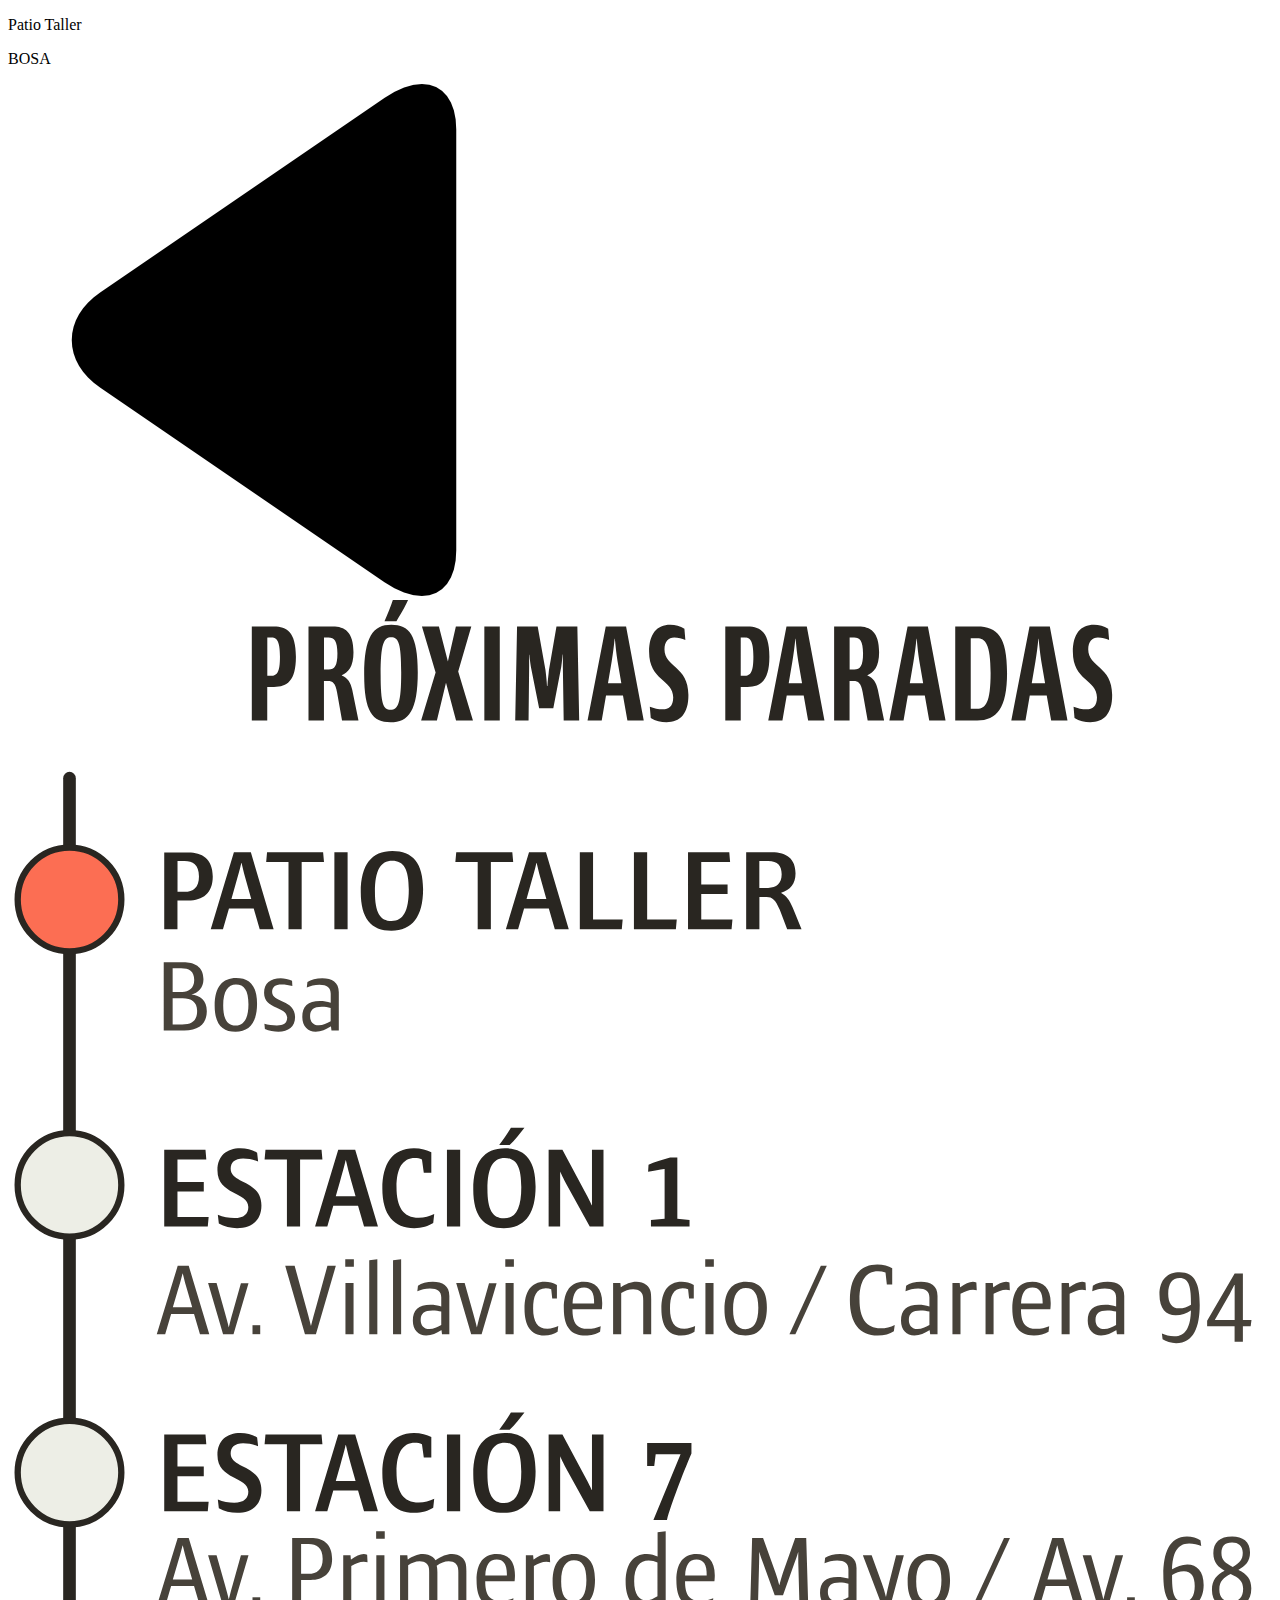
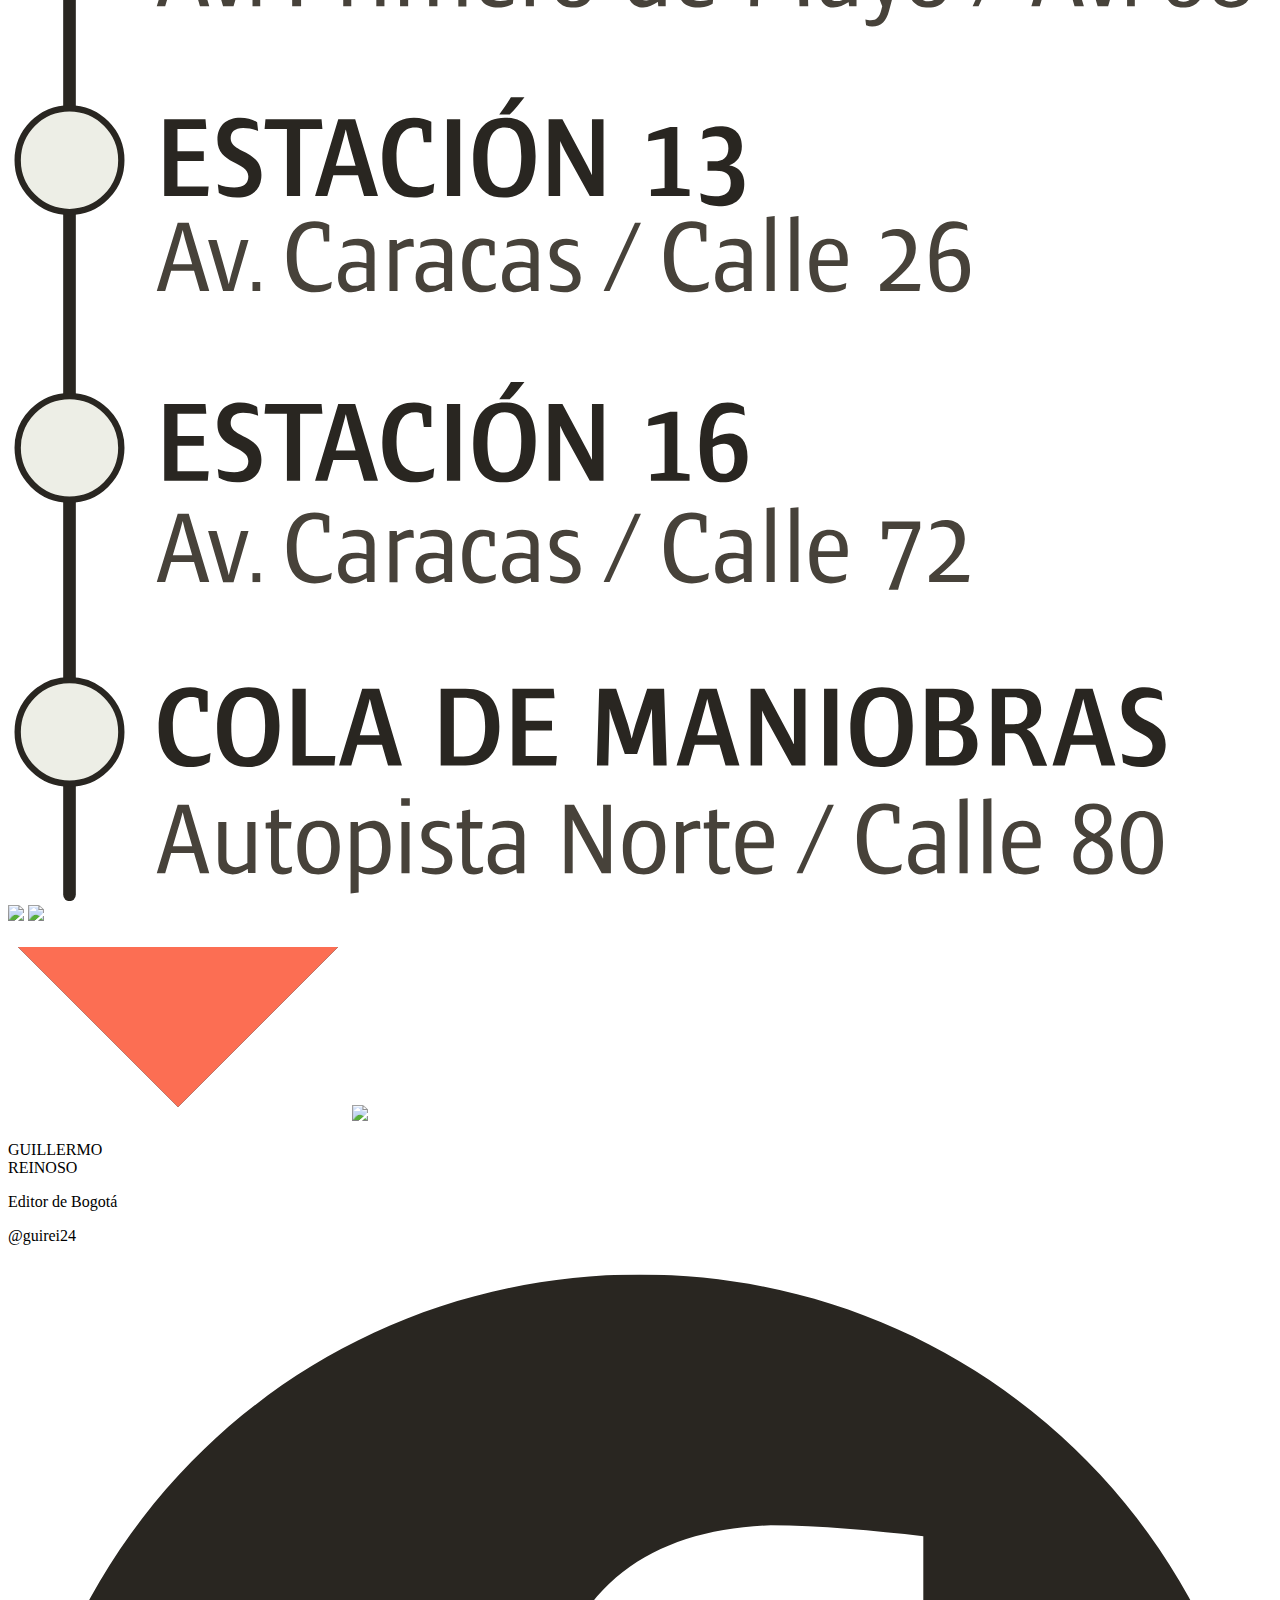
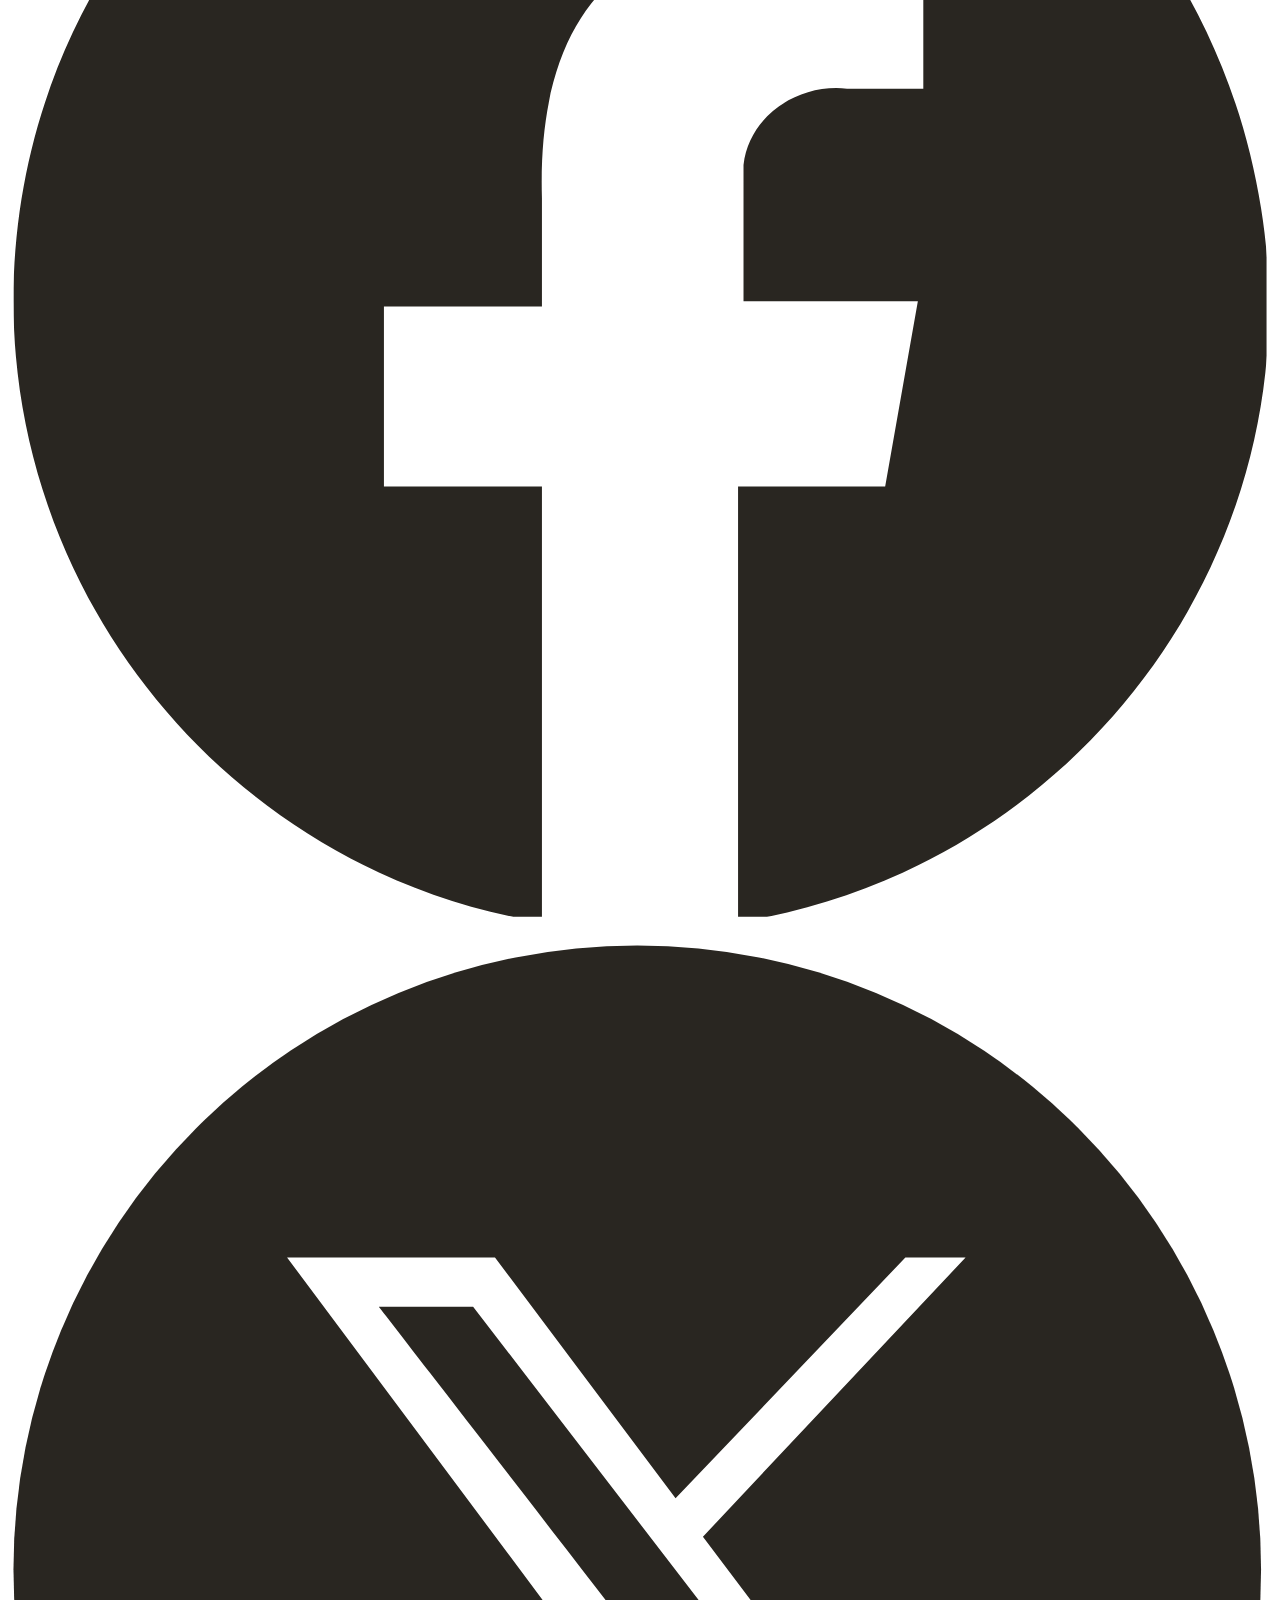
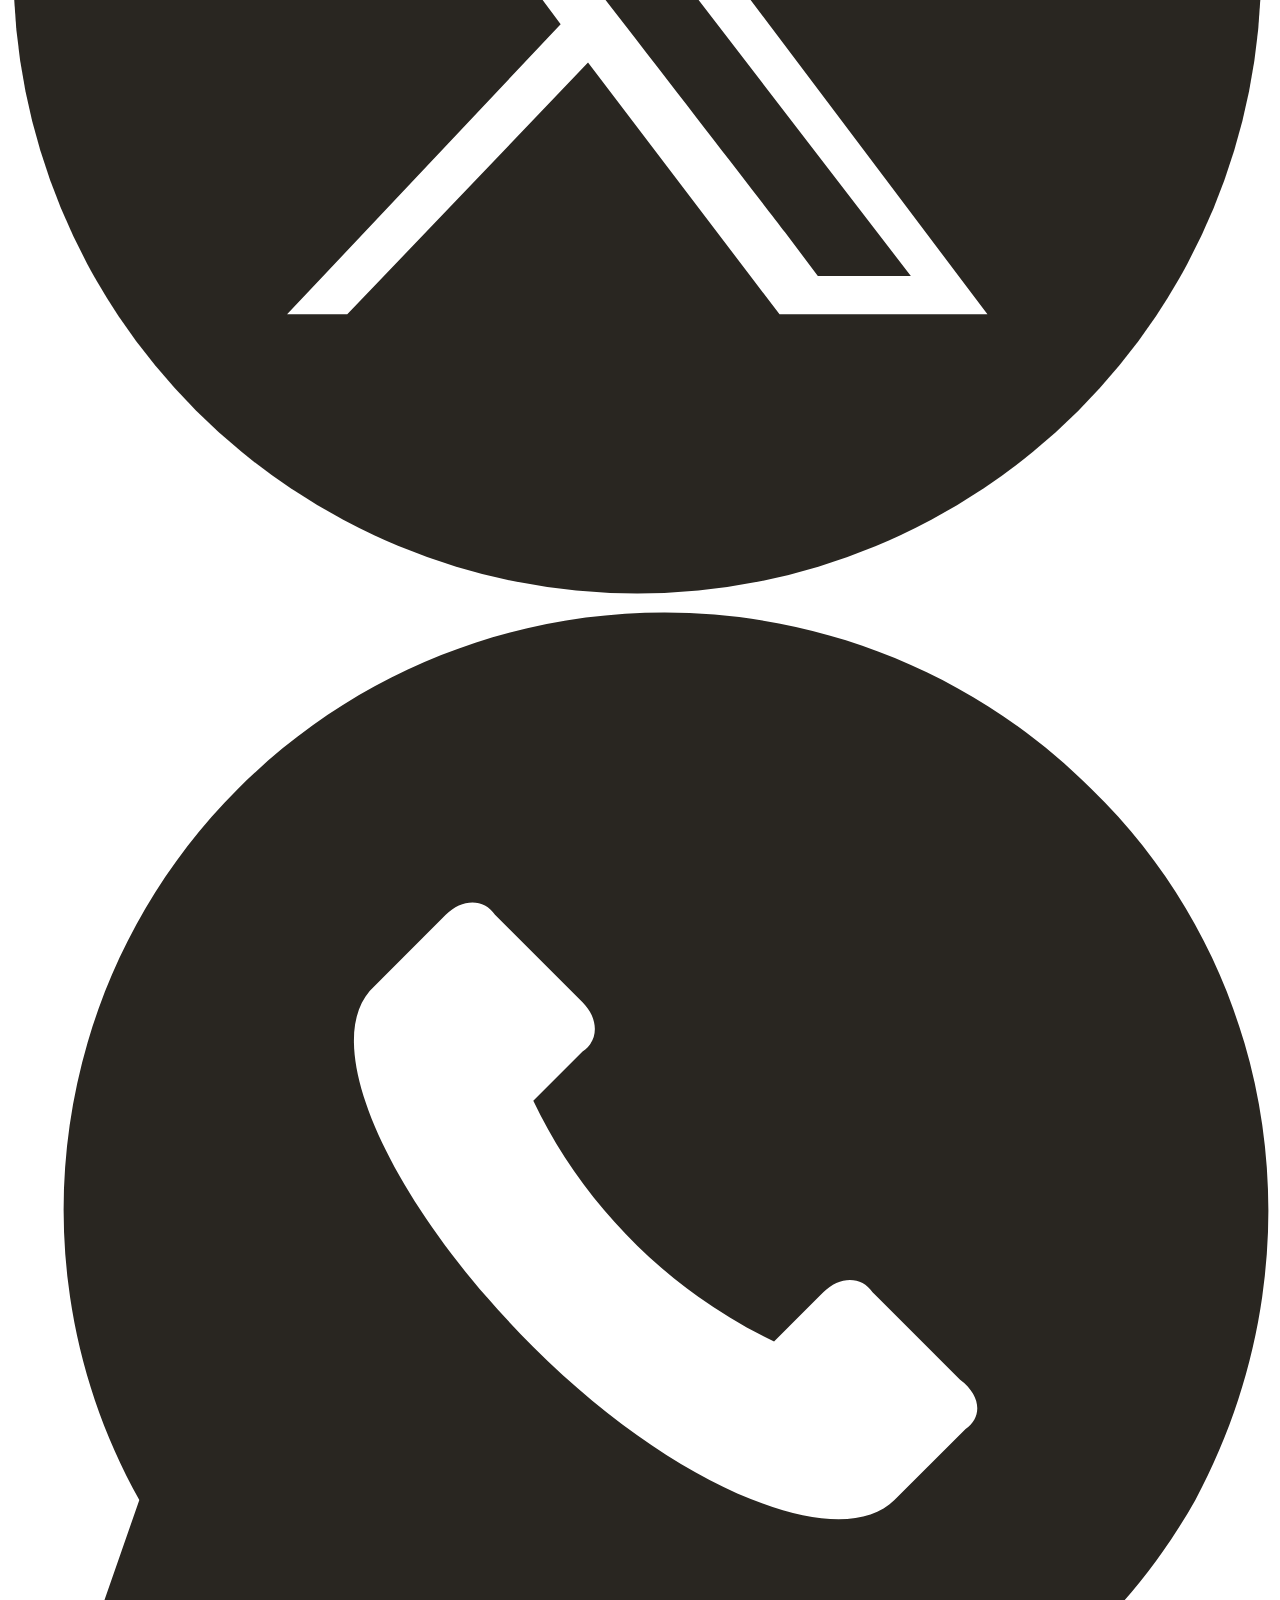
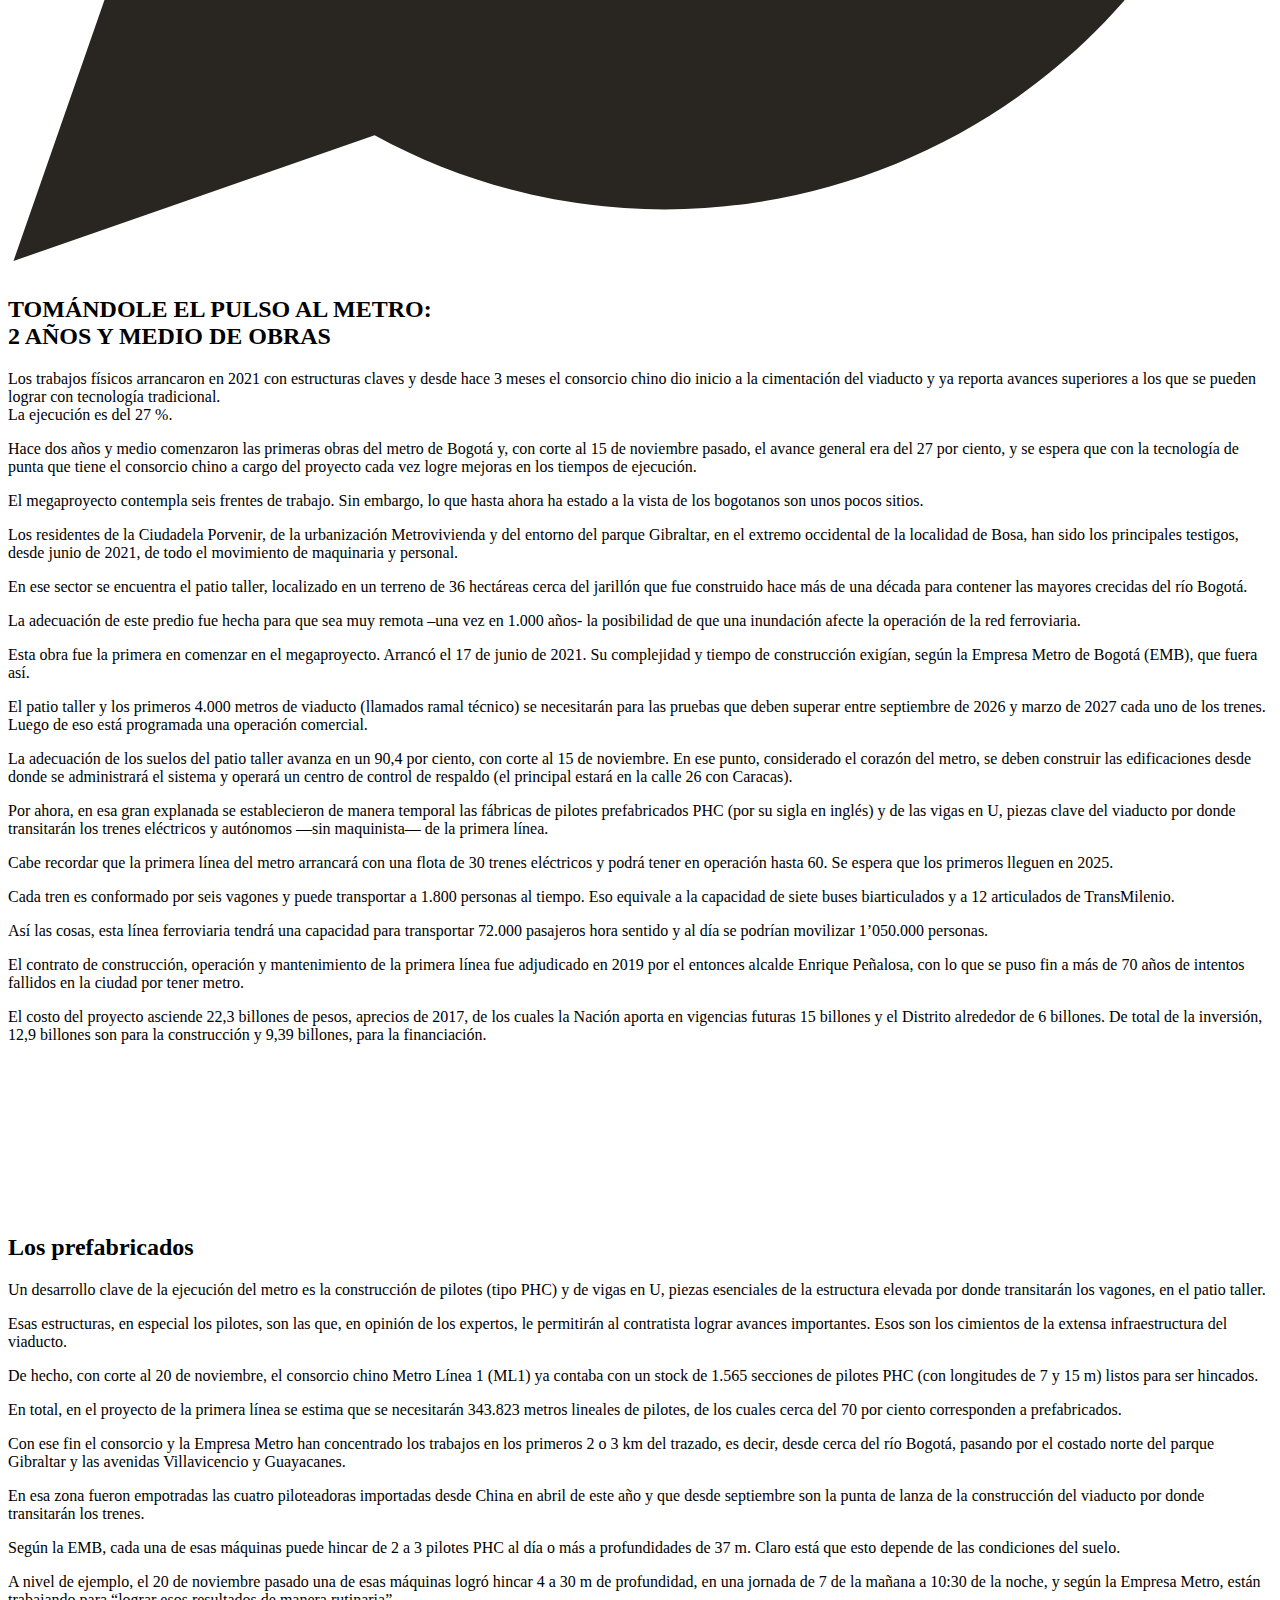
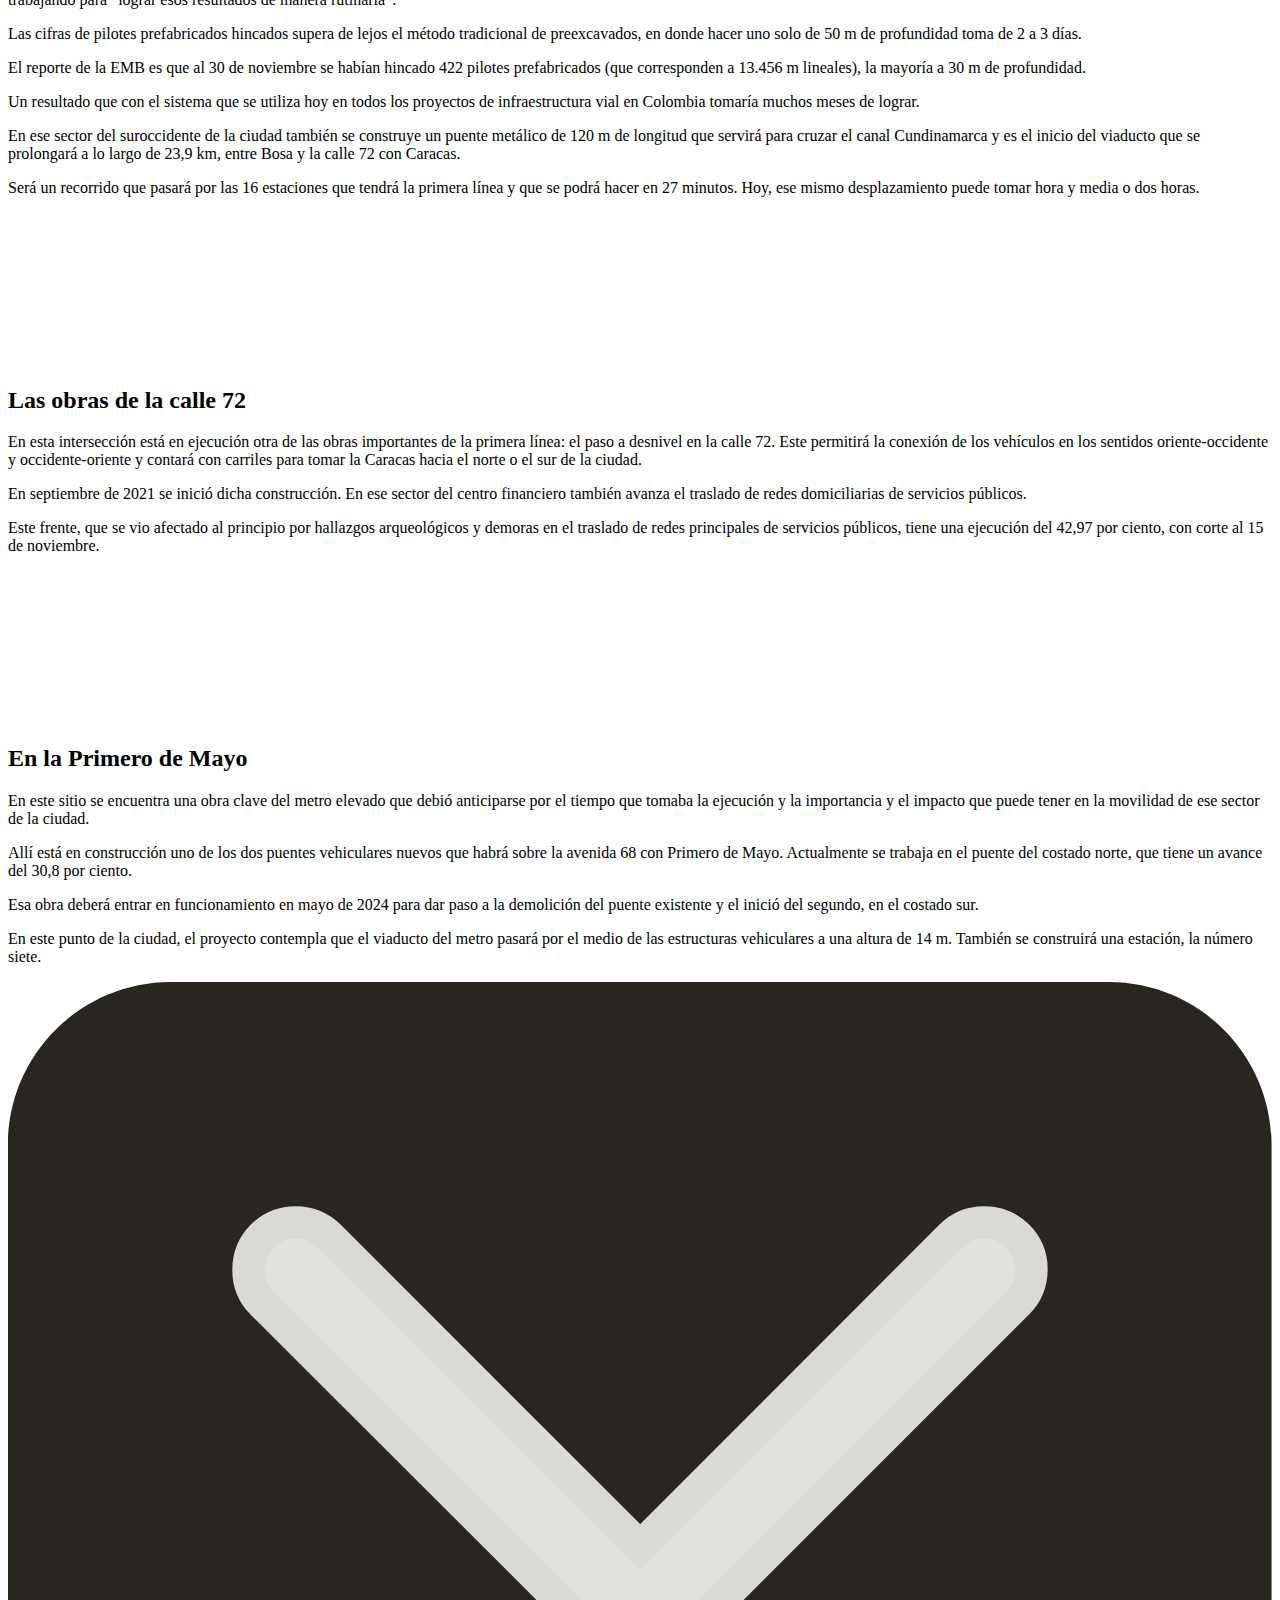
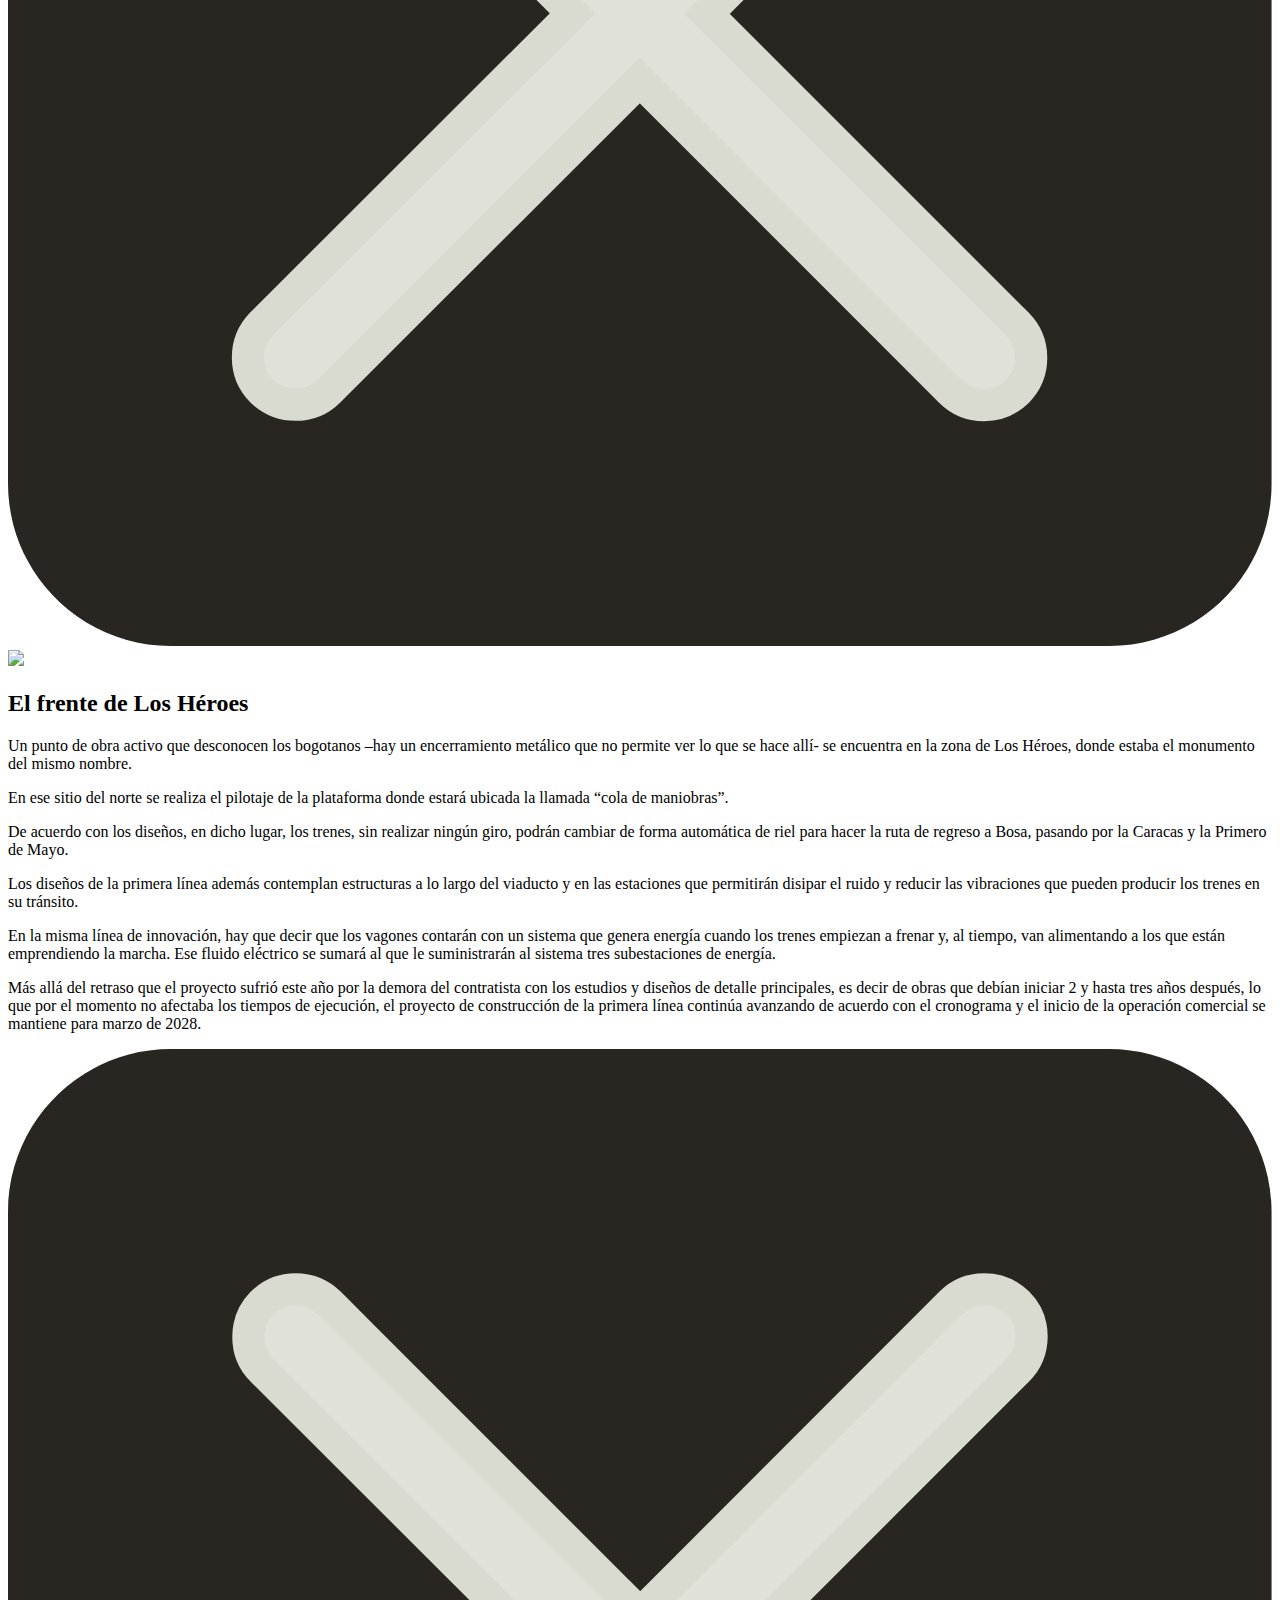
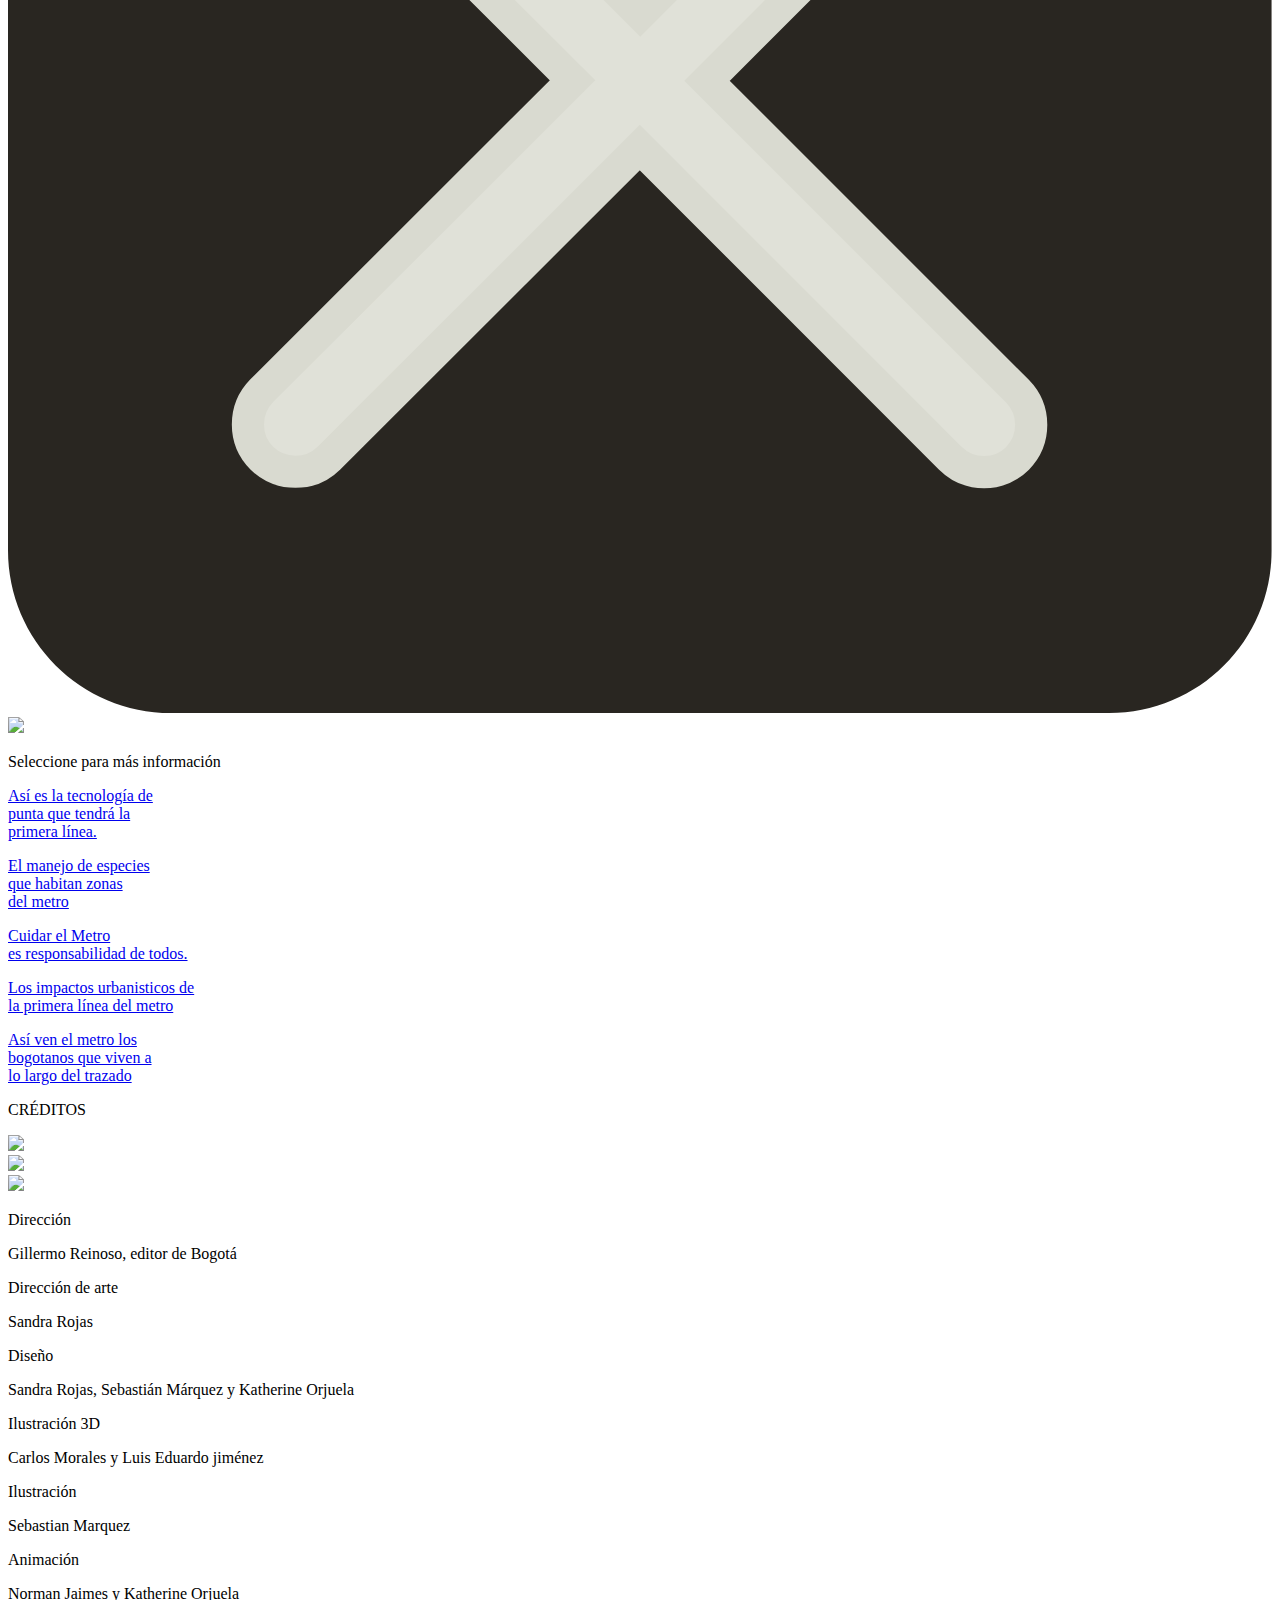
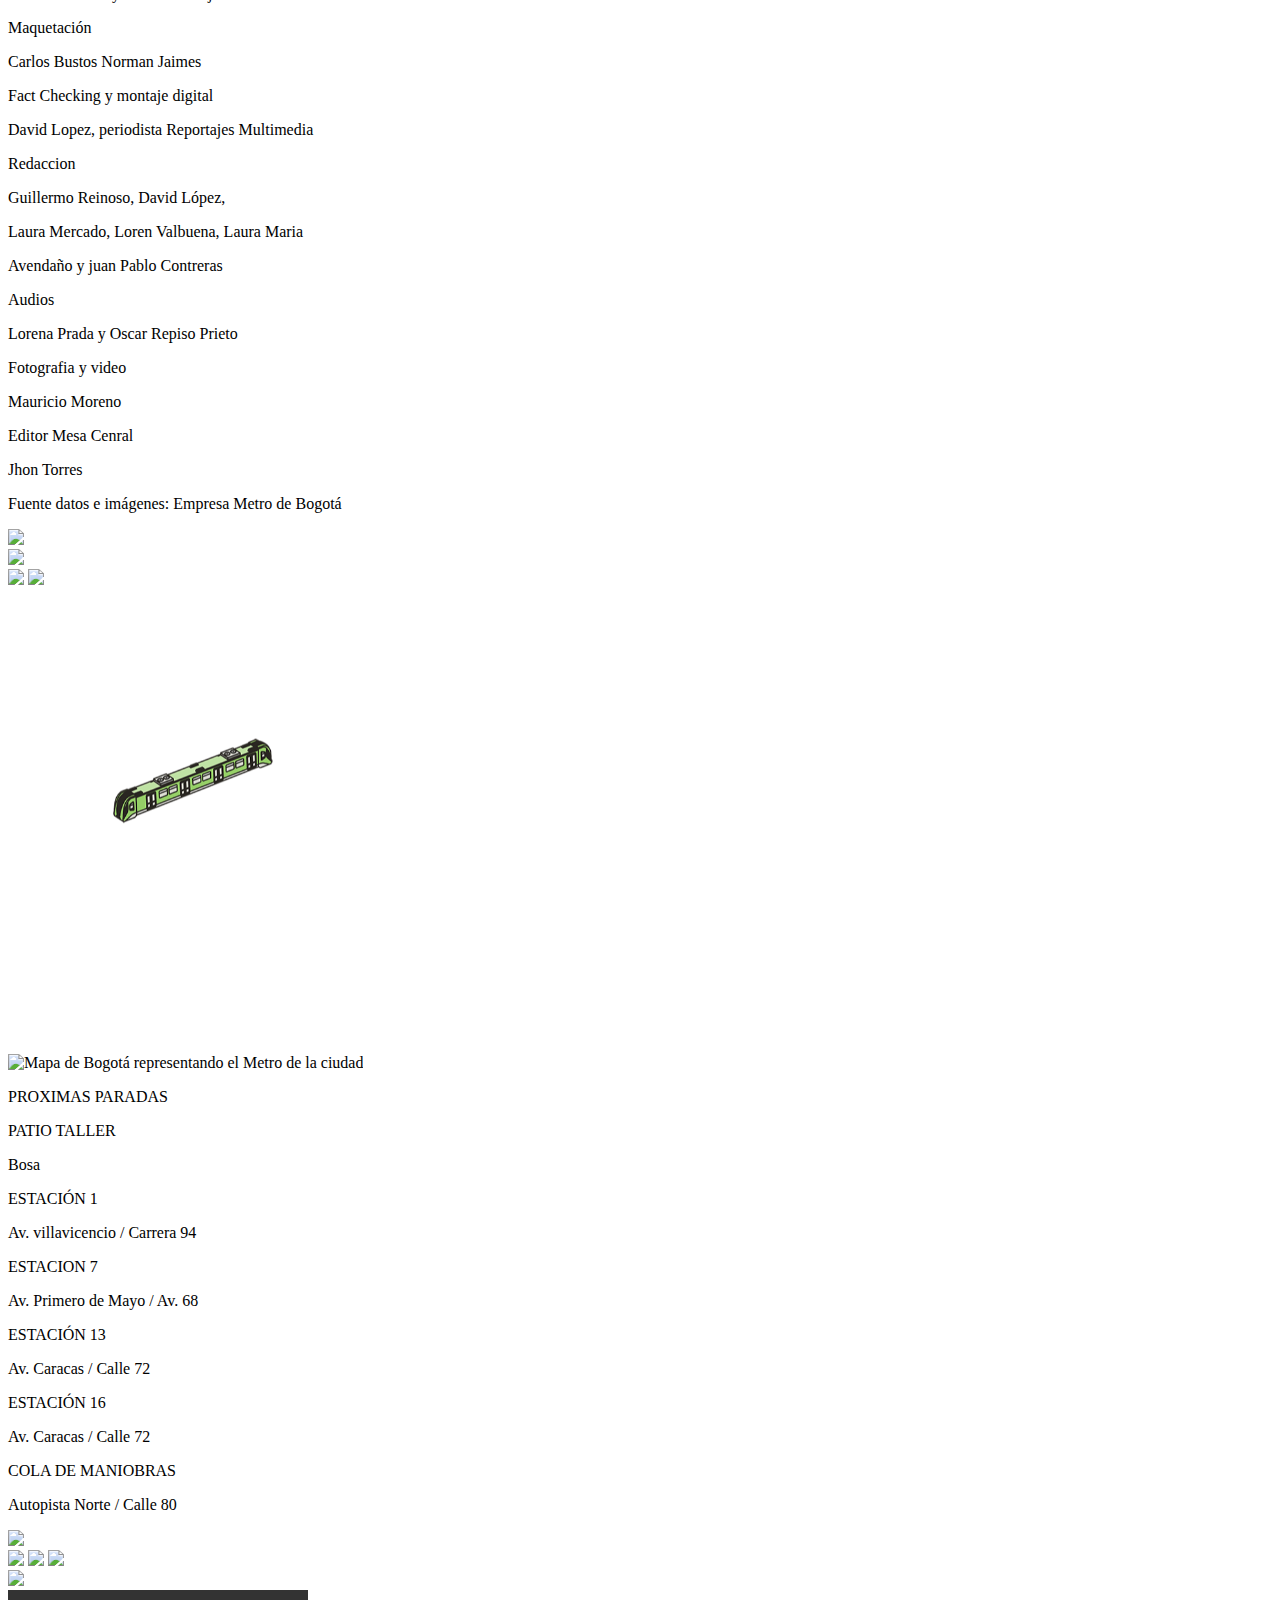
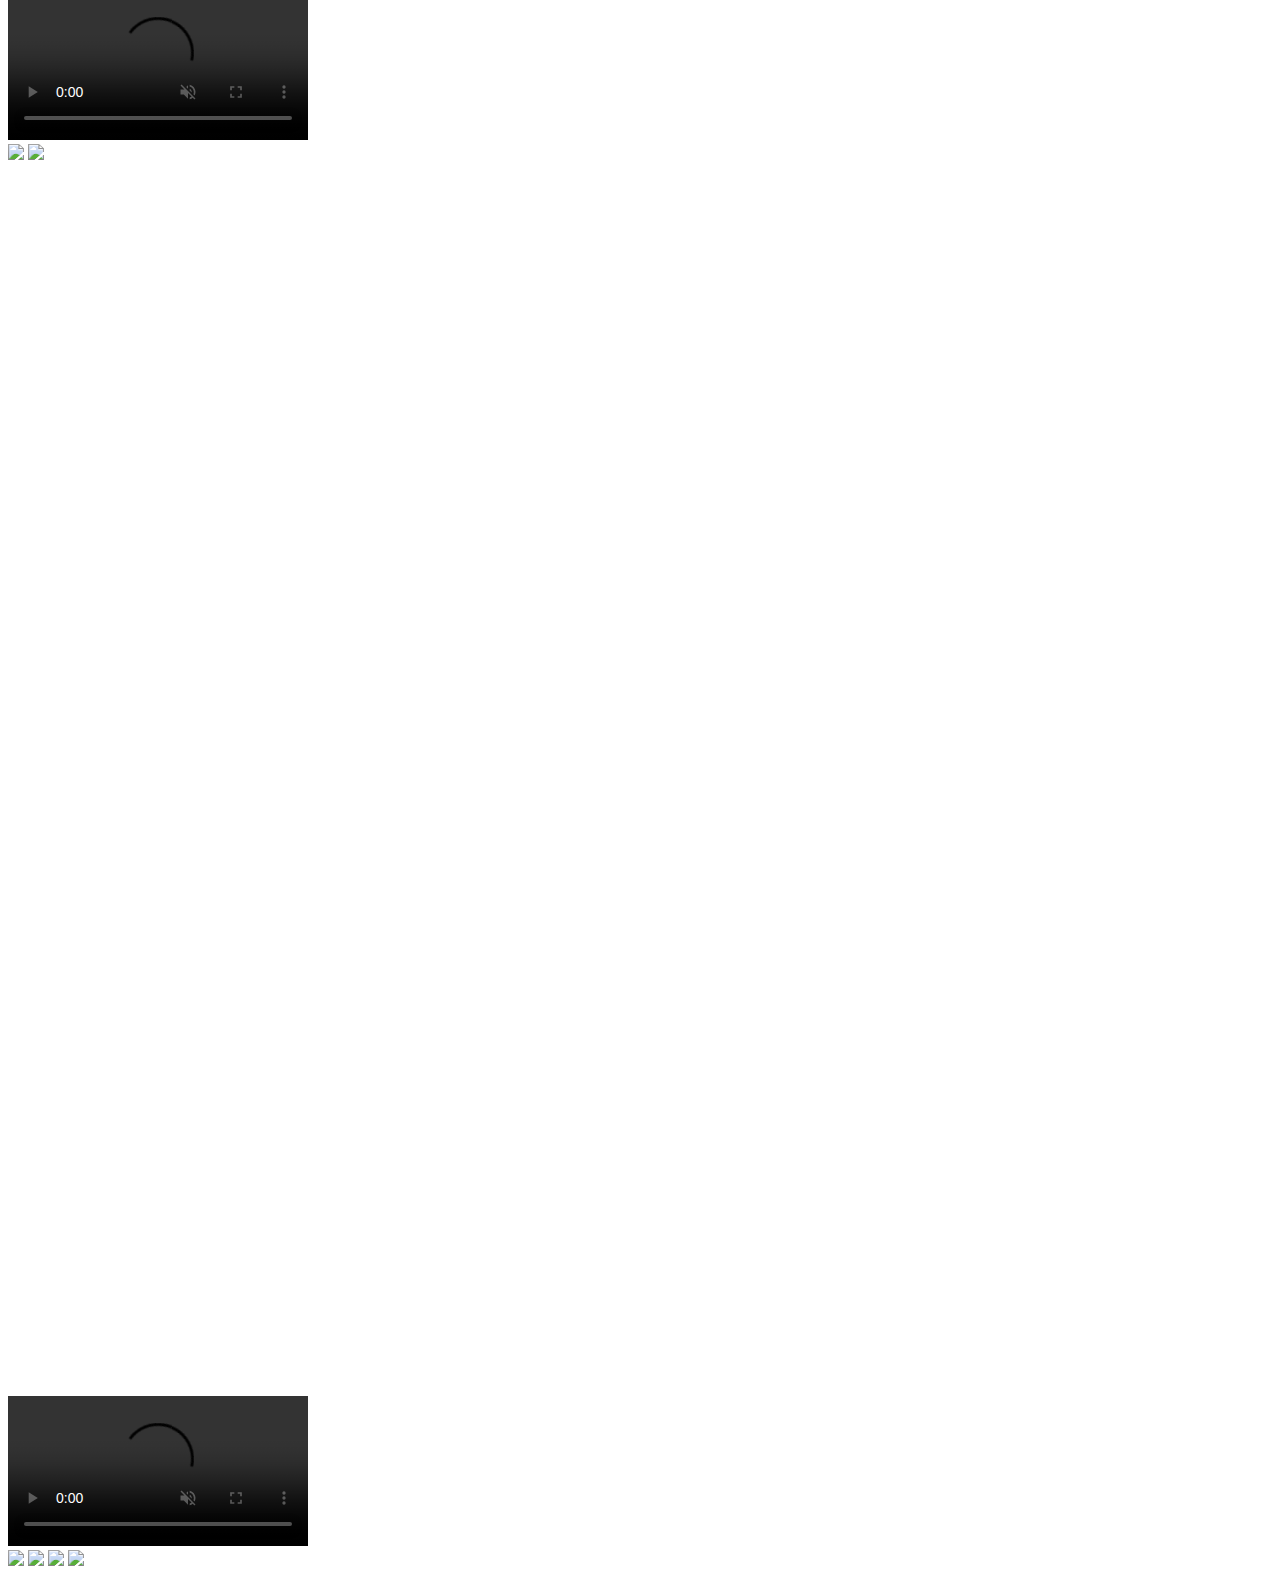
==== commit bab79d96: "se modifico index js, los modales salen 2 segundos despues" ====
--- a/index.html
+++ b/index.html
@@ -9,21 +9,25 @@
     <link rel="stylesheet" href="https://use.typekit.net/tyg2ewk.css" />
     <link rel="stylesheet" href="https://www.eltiempo.com/infografias/2023/11/metro/keyframes.css?et113015" />
 
+     <!-- <link rel="stylesheet" href="https://www.eltiempo.com/infografias/2023/11/metro/style.css?et113015" /> -->
+     <link rel="stylesheet" href="https://www.eltiempo.com/infografias/2023/11/metro/style.css?ehhhhh555555" />
+
+
+
     <!----Estilos Carlos---->
-    <link rel="stylesheet" href="https://www.eltiempo.com/infografias/2023/11/metro/css/carlos.css?hhhhhh" />
-    <!-- <link rel="stylesheet" href="https://www.eltiempo.com/infografias/2023/11/metro/css/carlos.css?08HHHH" /> -->
+    <link rel="stylesheet" href="https://www.eltiempo.com/infografias/2023/11/metro/css/carlos.css?h8ssssss" />
+    <script src="https://www.eltiempo.com/infografias/2023/11/metro/index.js?99999ss" type="module"></script>
     <!----Fin Estilos Carlos---->
 
   
-    <!-- <link rel="stylesheet" href="https://www.eltiempo.com/infografias/2023/11/metro/style.css?et113015" /> -->
-    <link rel="stylesheet" href="https://www.eltiempo.com/infografias/2023/11/metro/style.css?ehhhhh555555" />
+   
 
    
 
      <!-----Jquery Carlos---->
     <script src="https://ajax.googleapis.com/ajax/libs/jquery/3.7.1/jquery.min.js"></script>
 
-    <script src="https://www.eltiempo.com/infografias/2023/11/metro/index.js?088888" type="module"></script>
+   
     <!-- <script src="https://www.eltiempo.com/infografias/2023/11/metro/index.js?0gggggggggggg" type="module" defer></script> -->
     <title>Pruebas Metro</title>
 
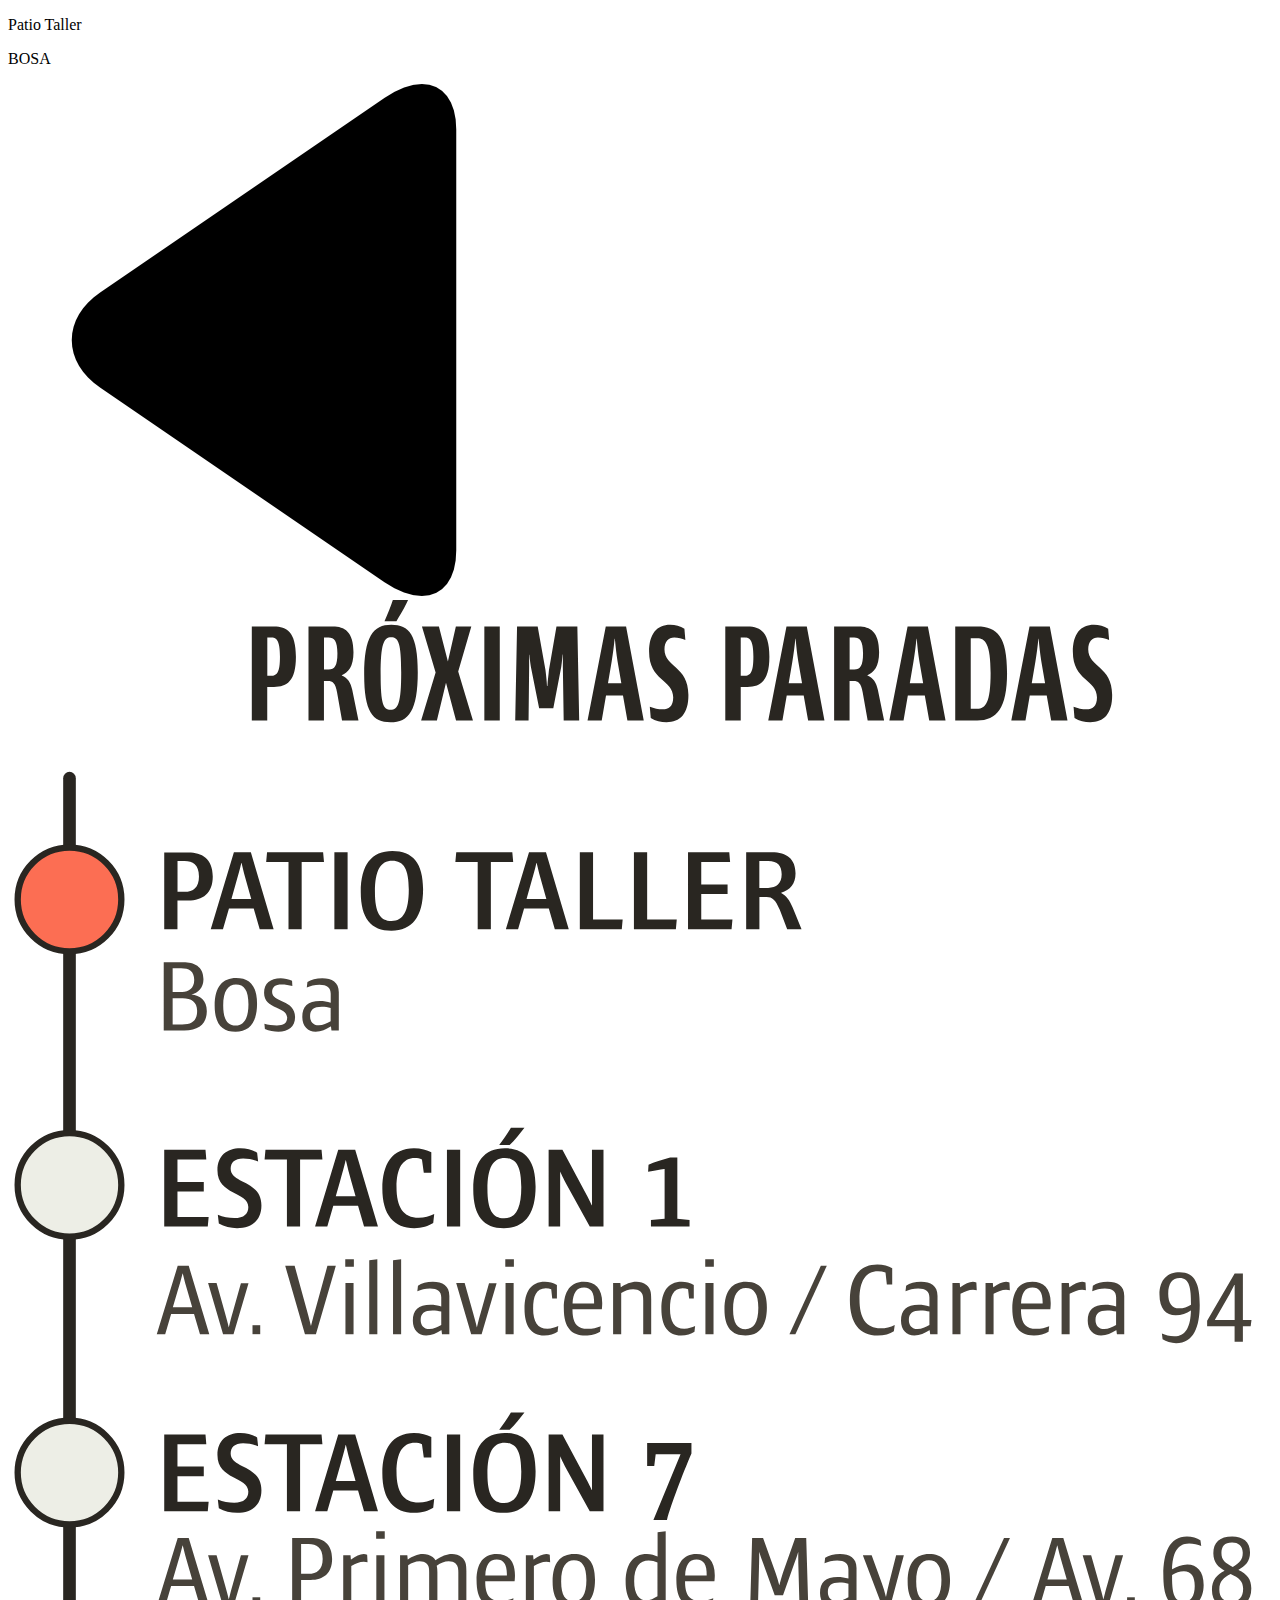
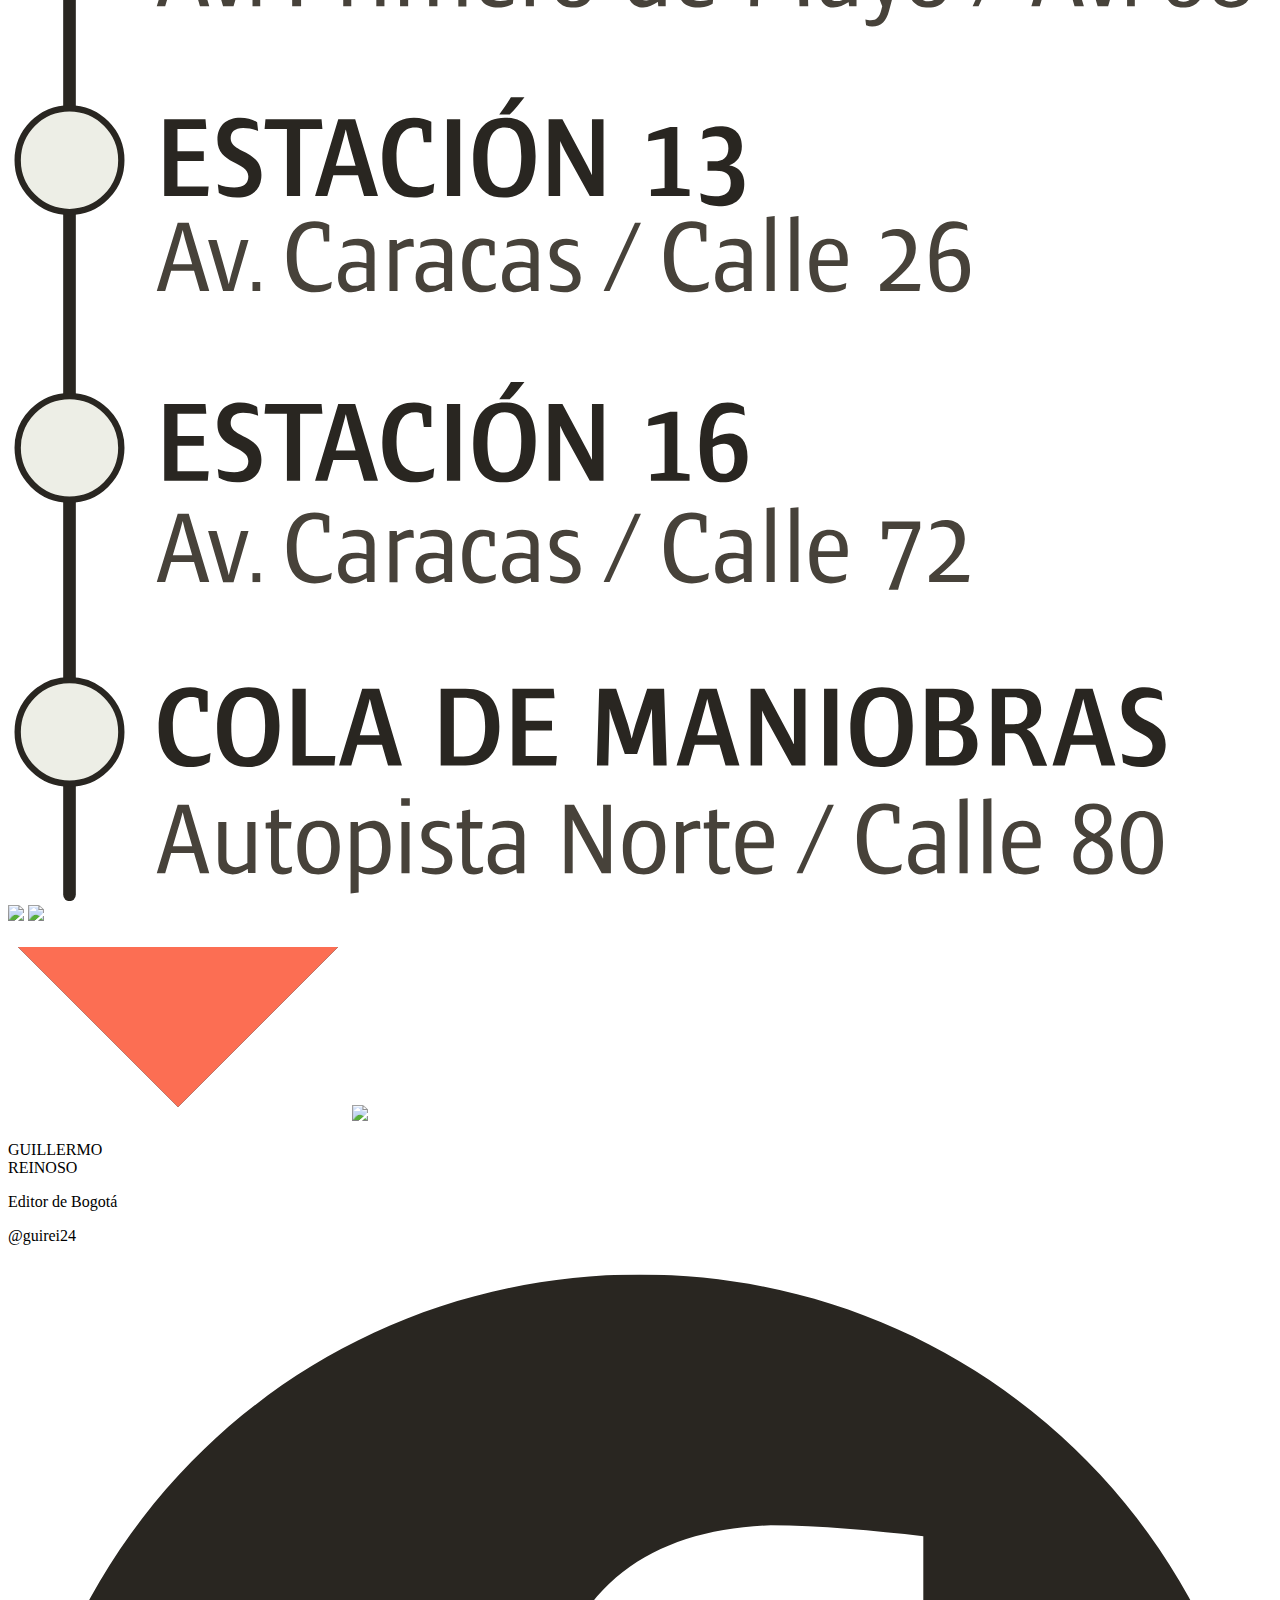
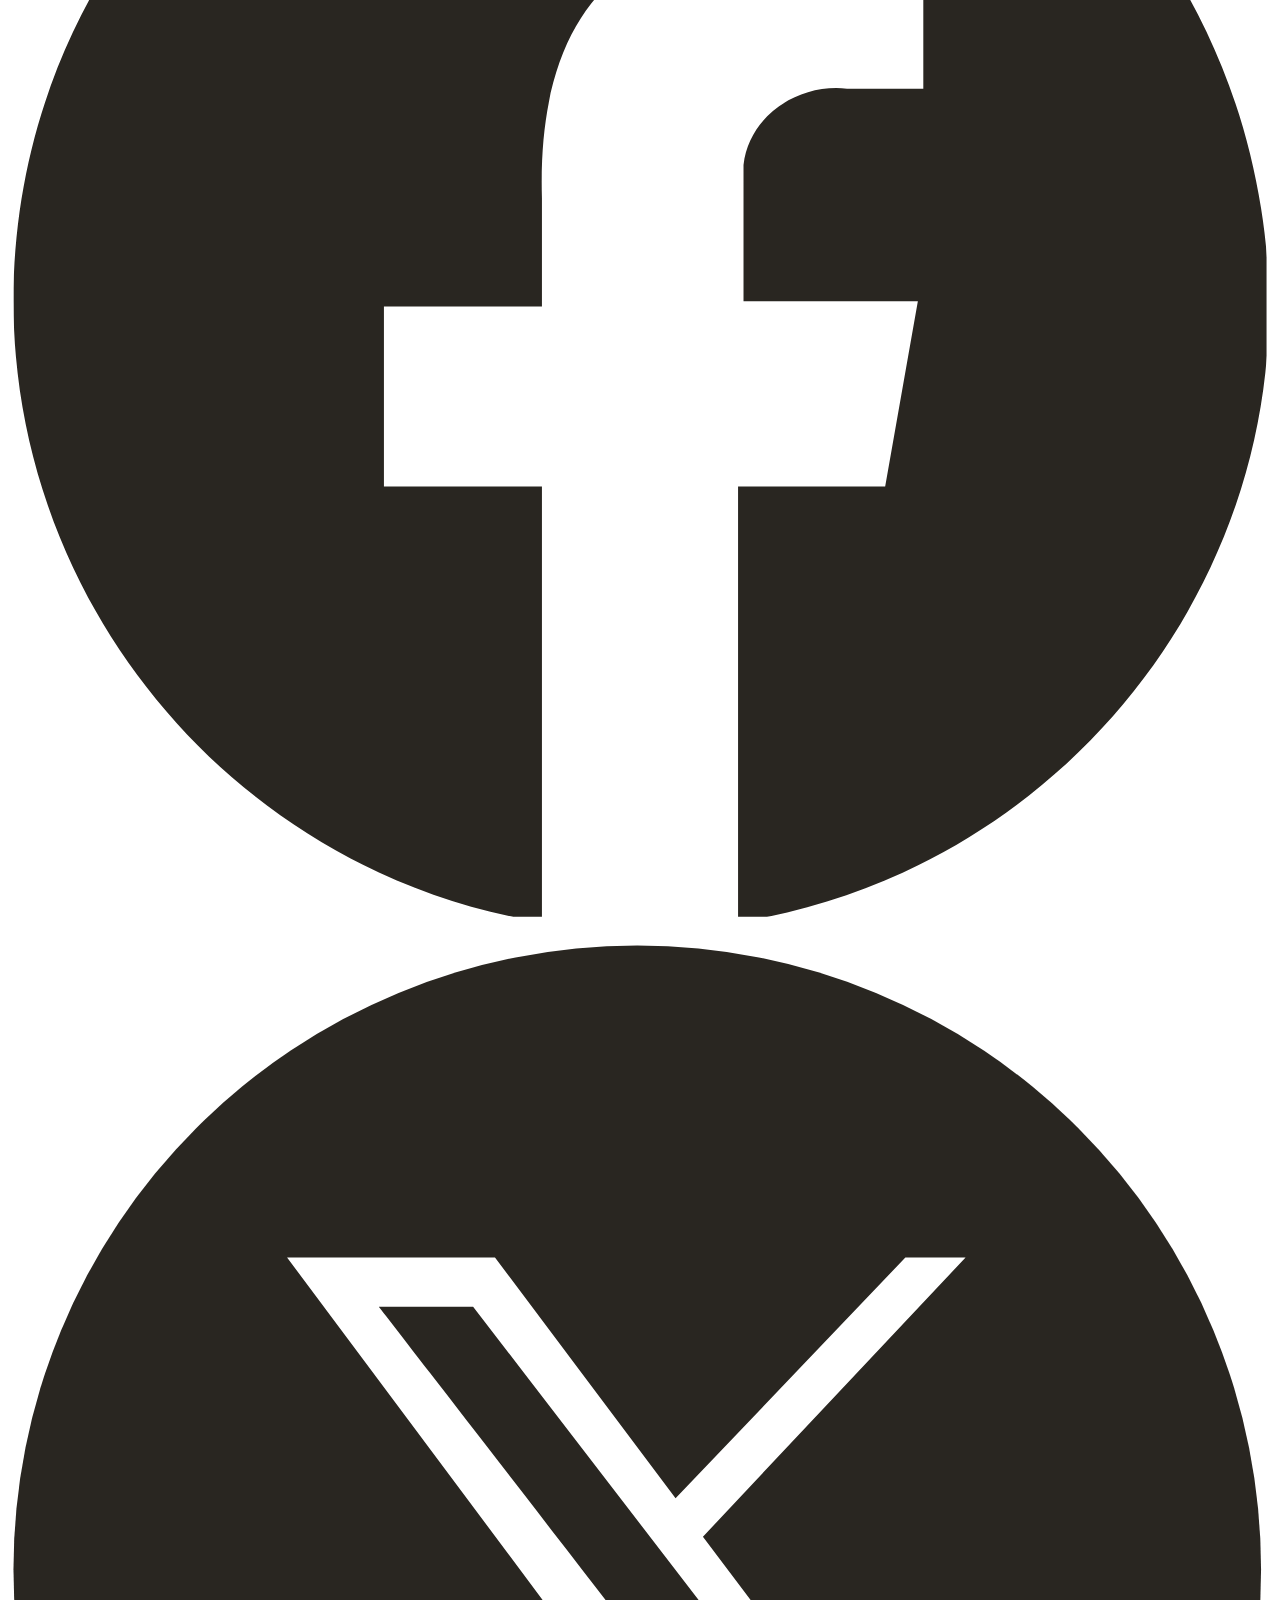
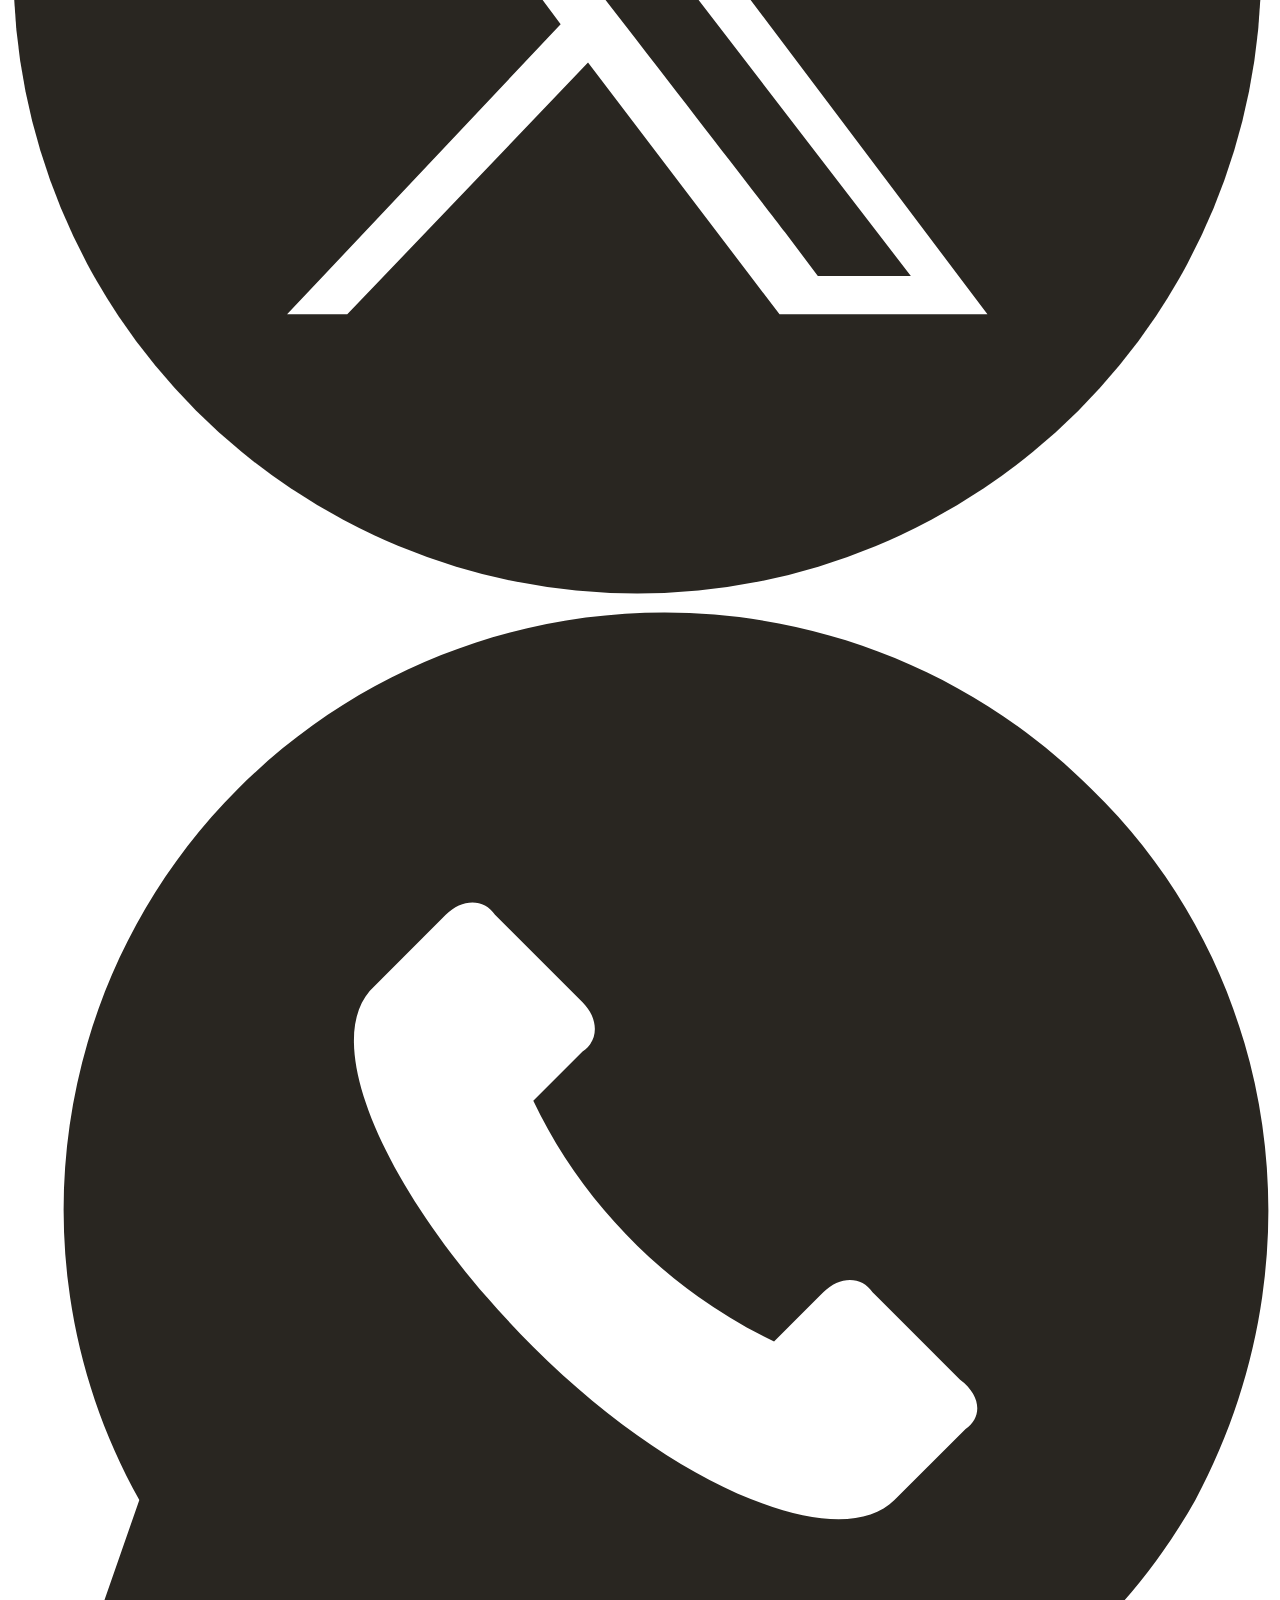
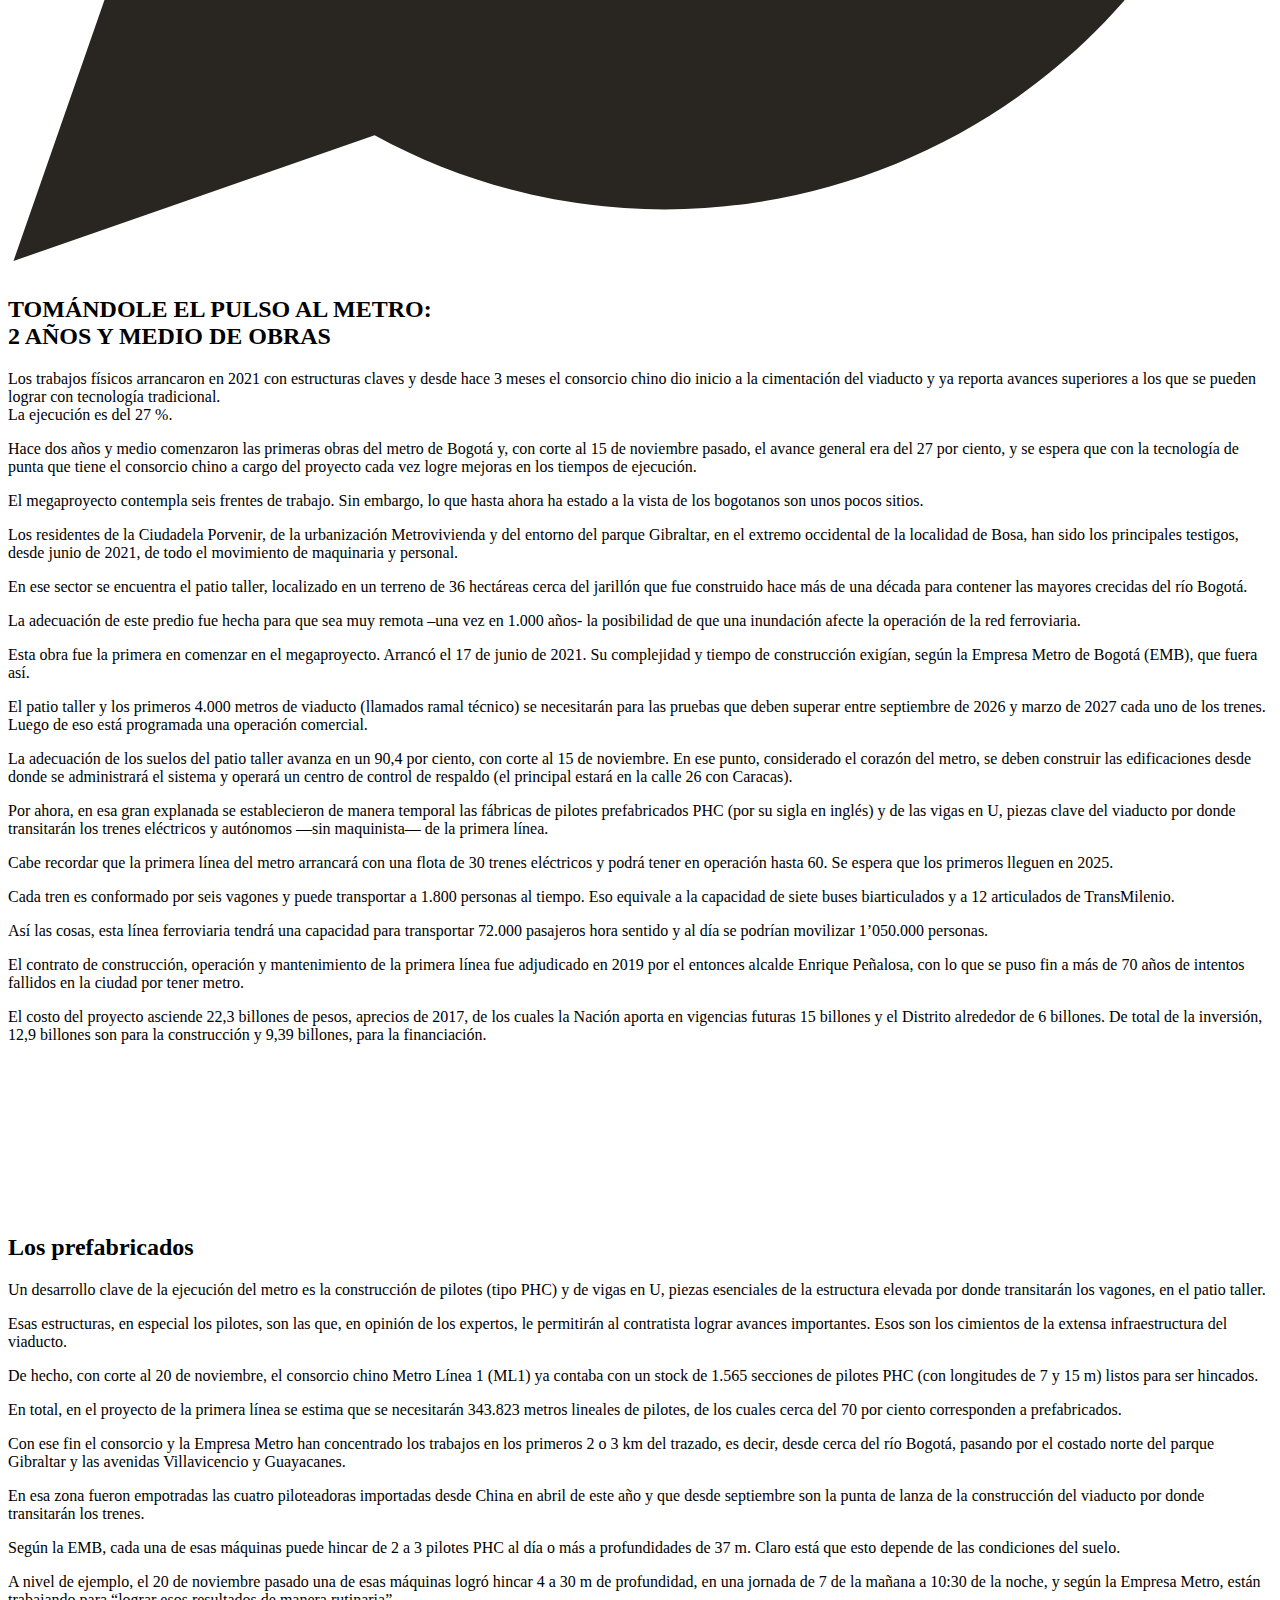
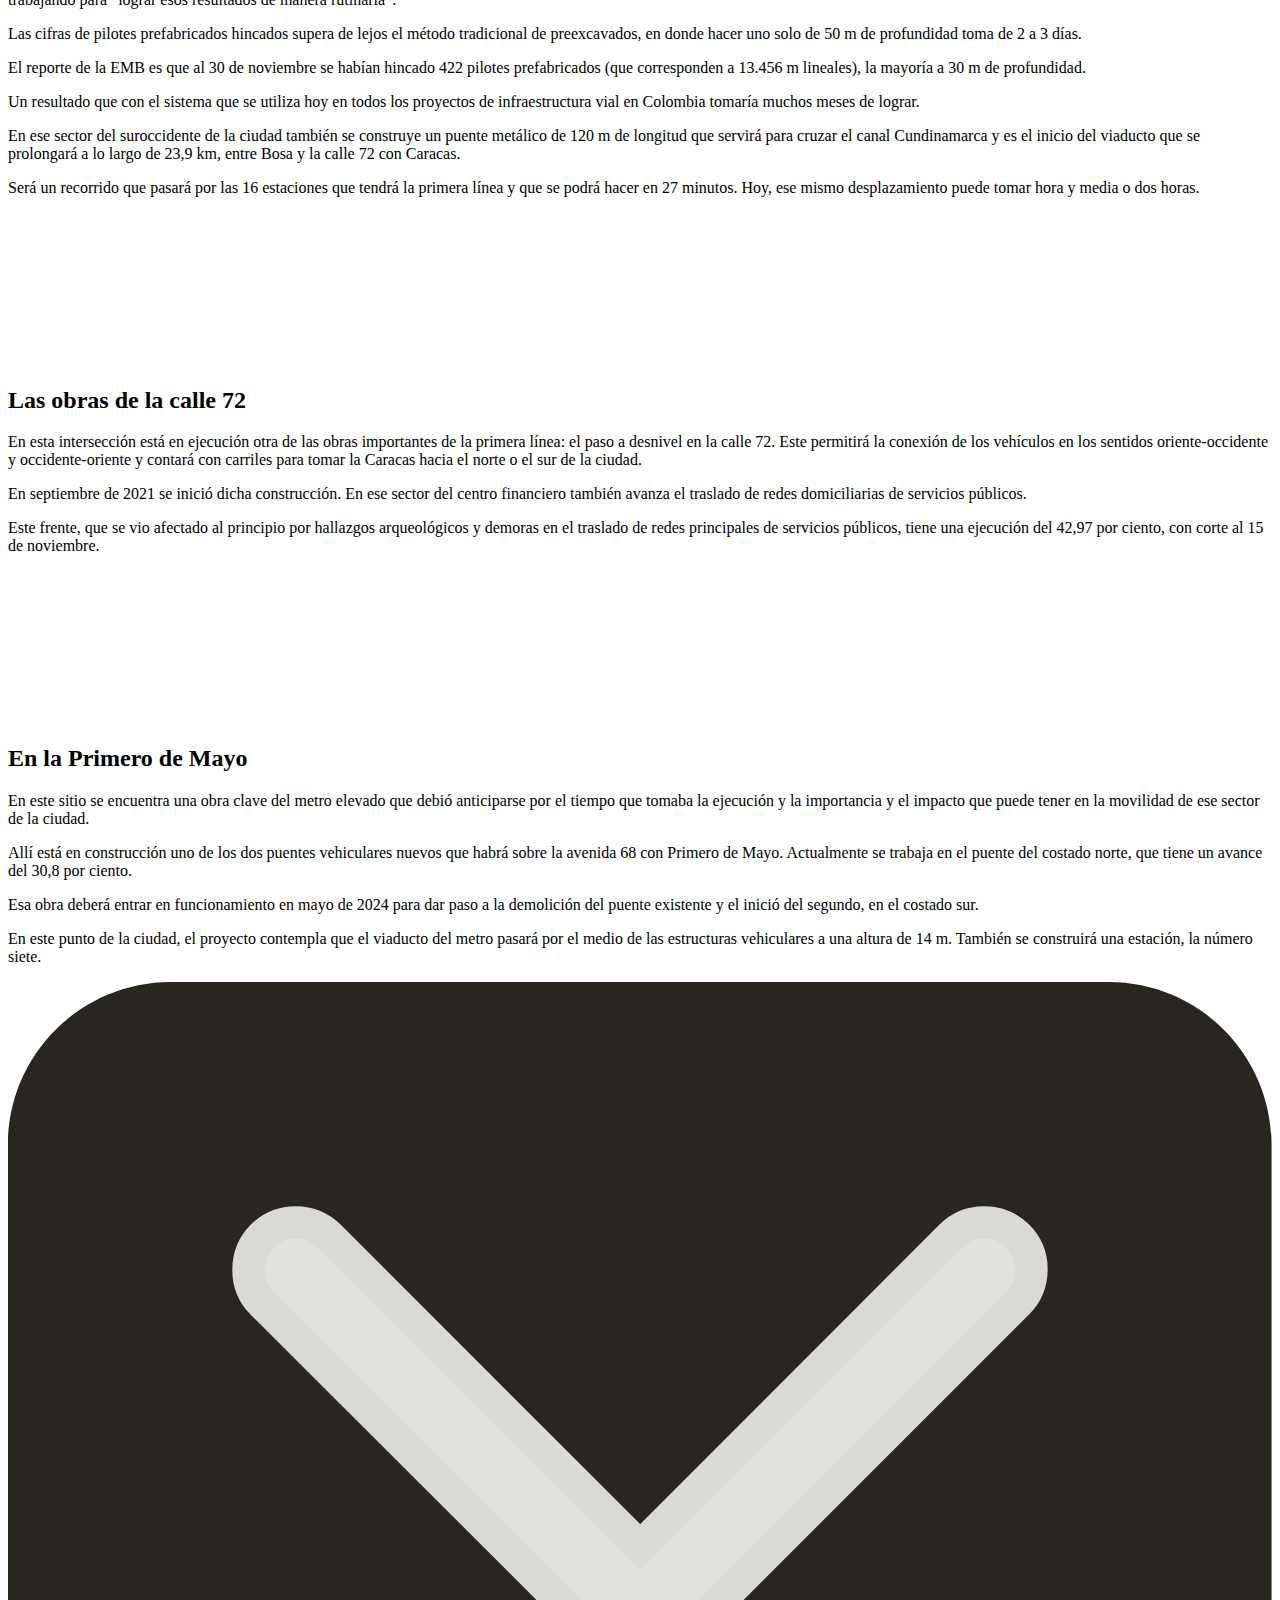
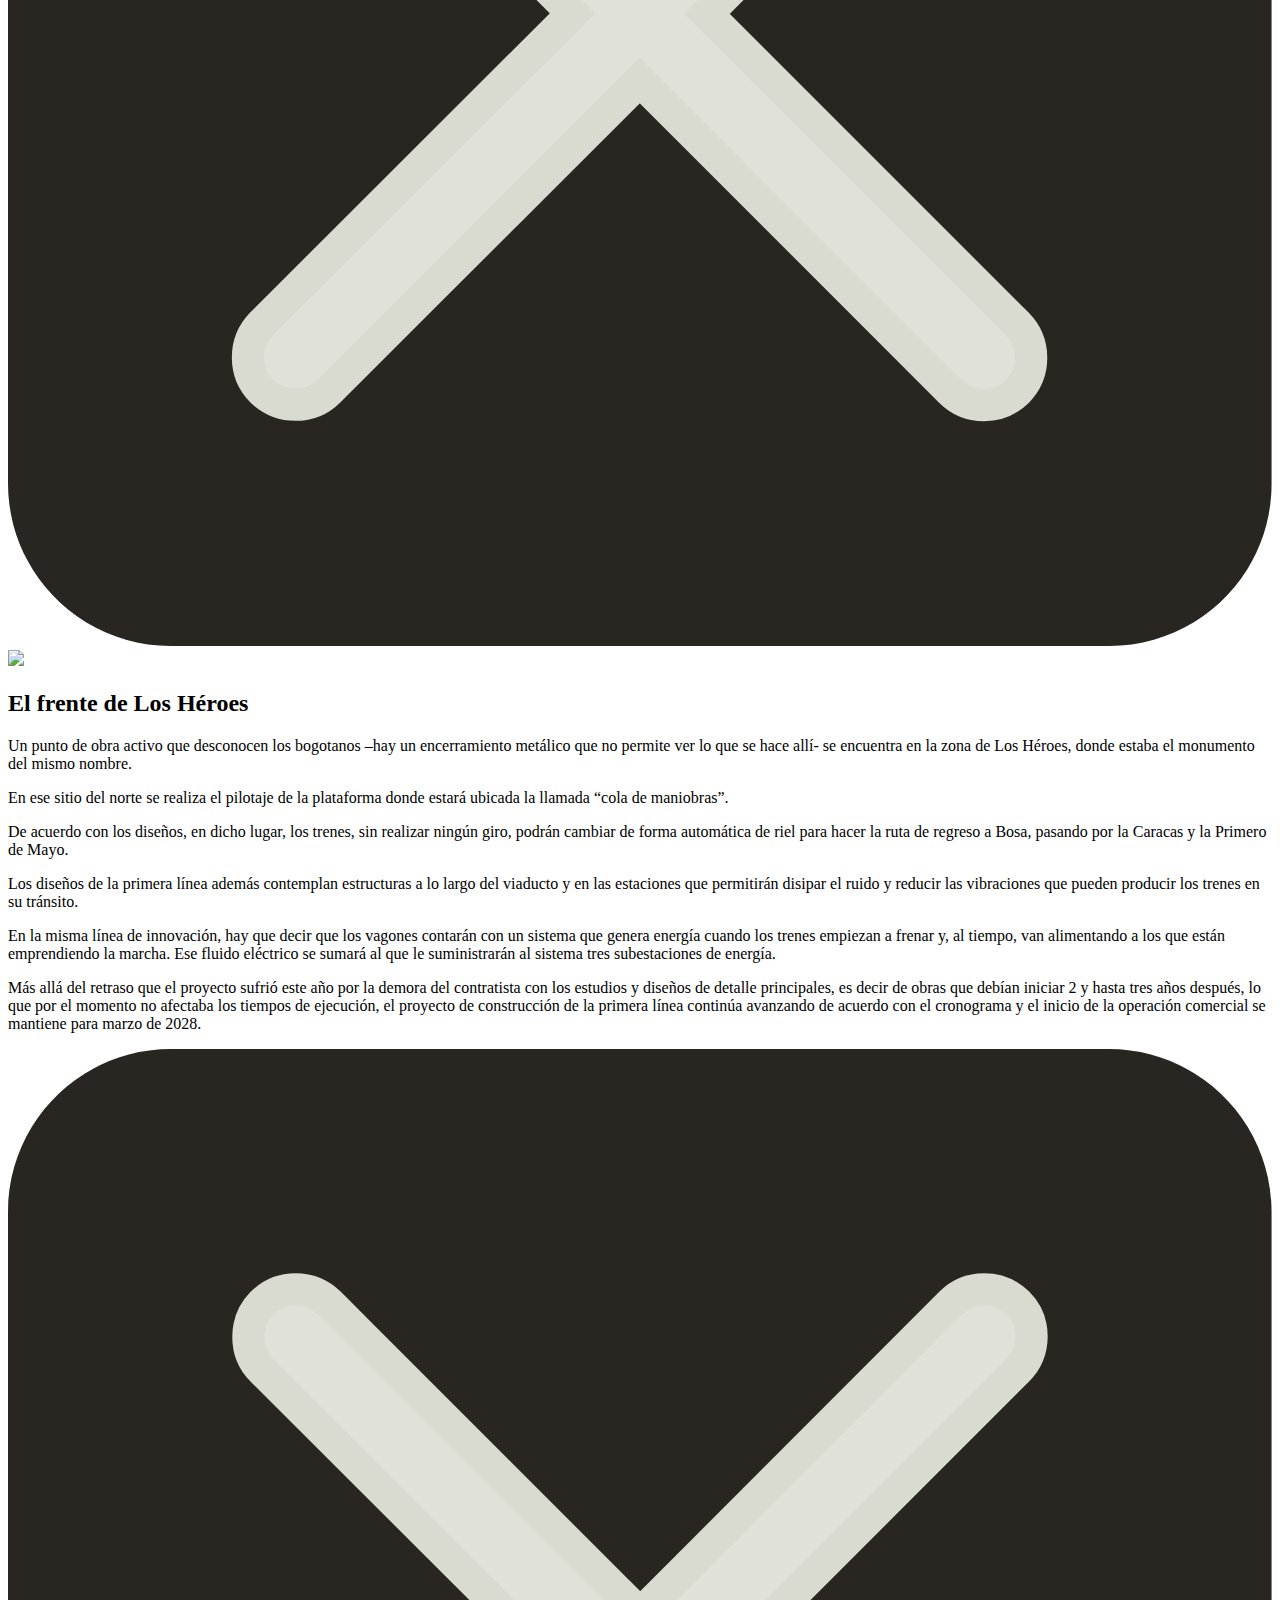
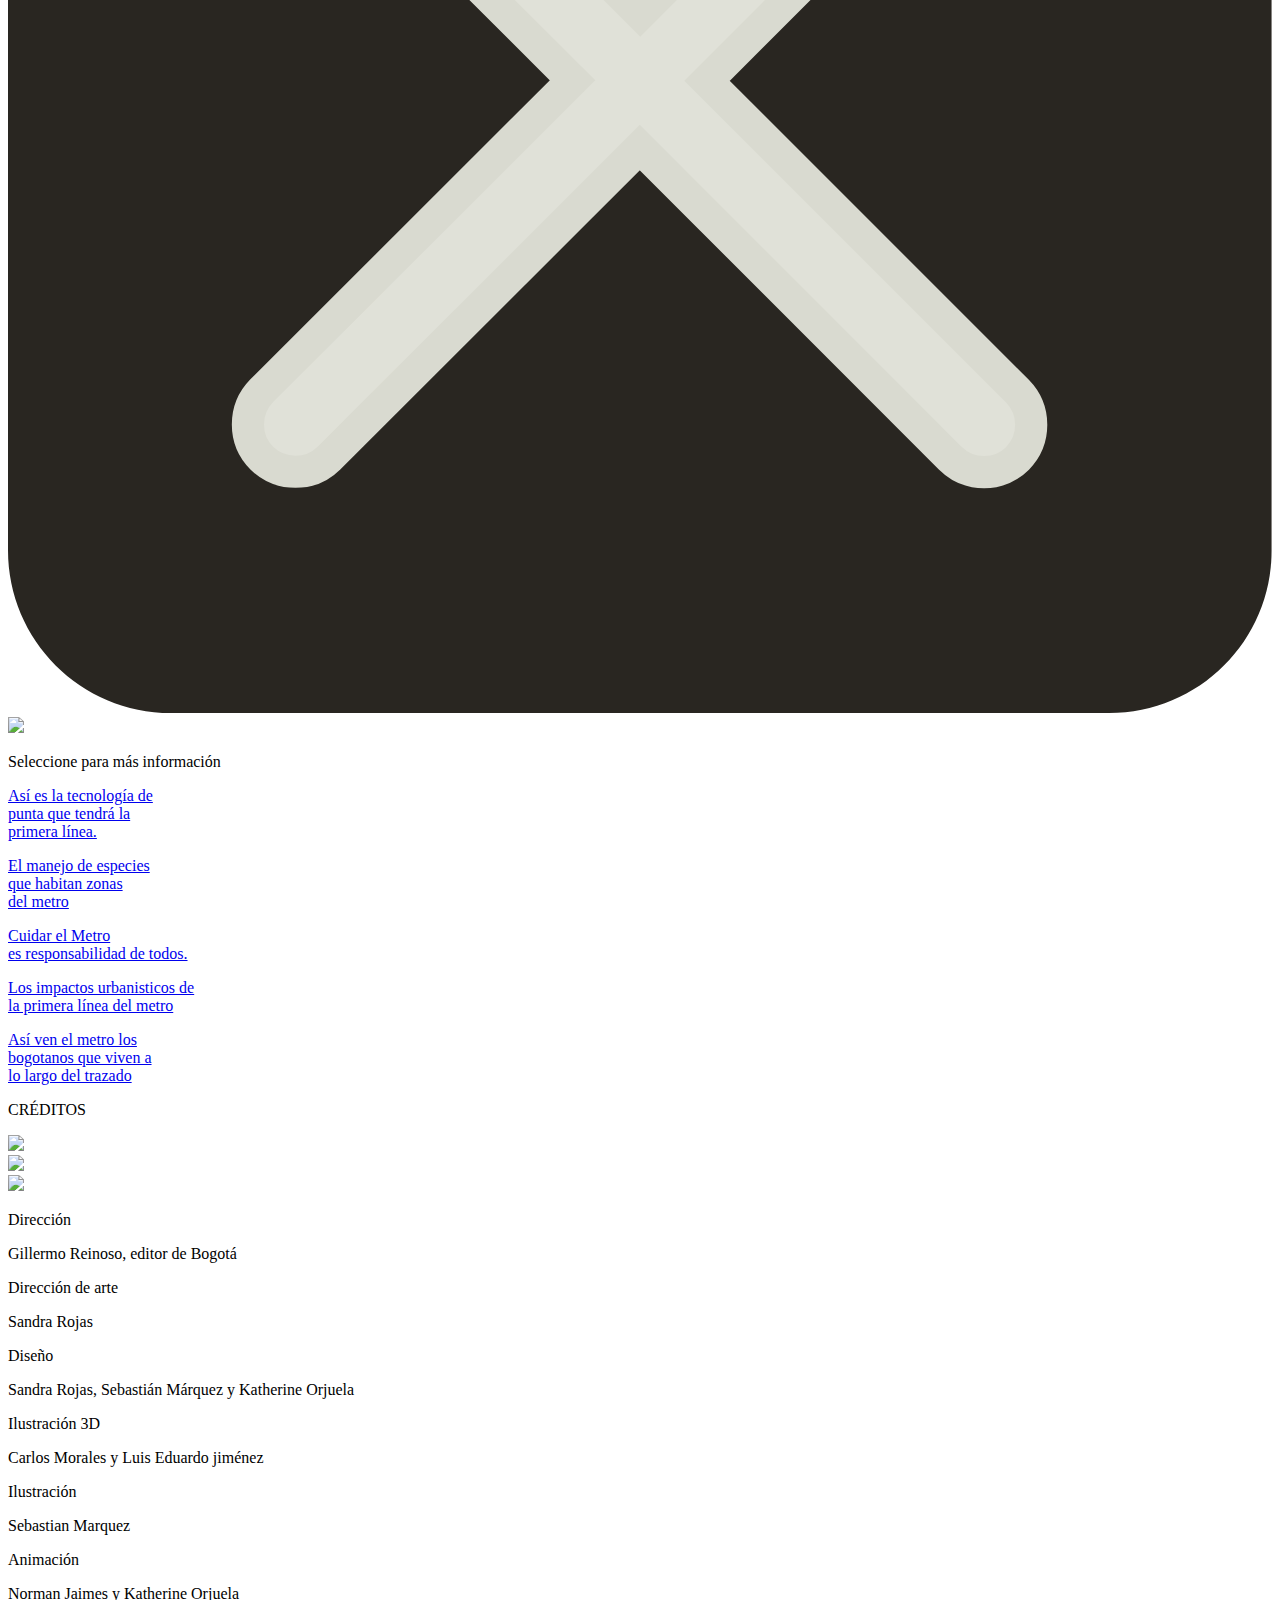
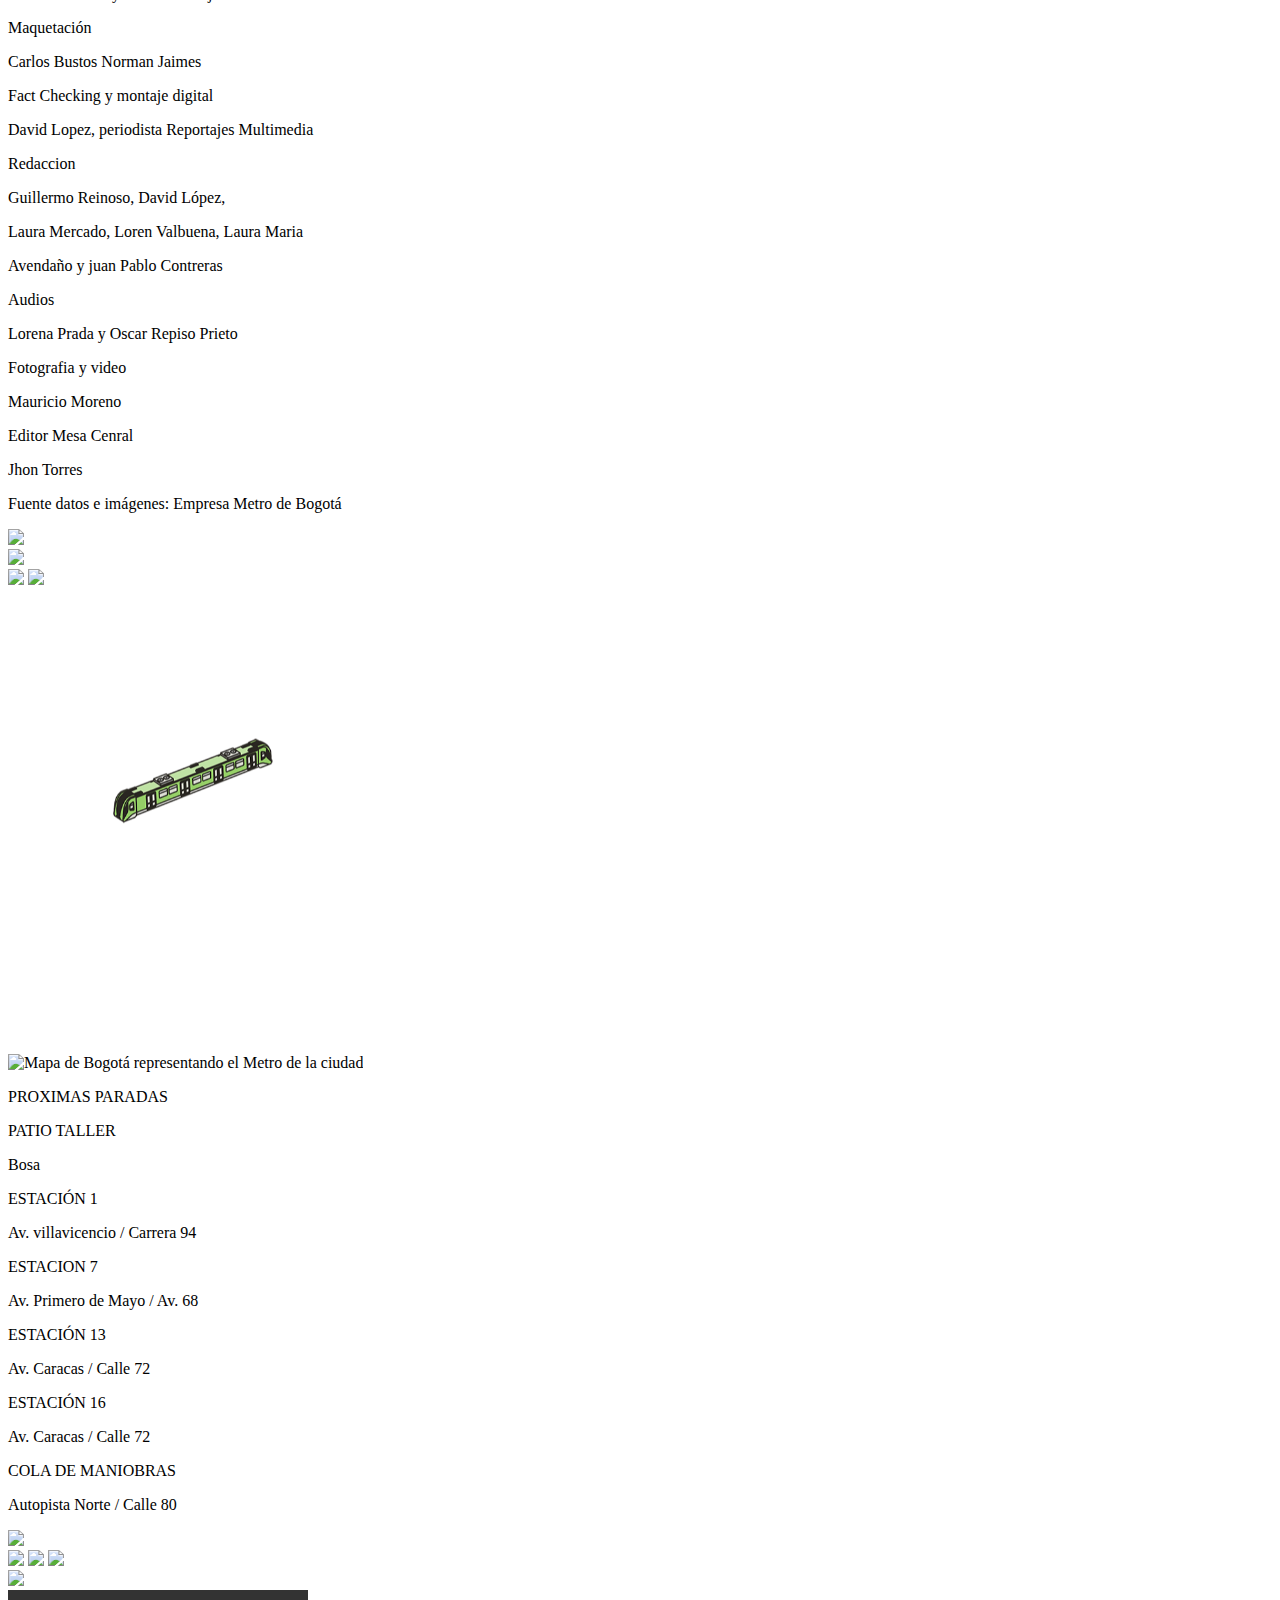
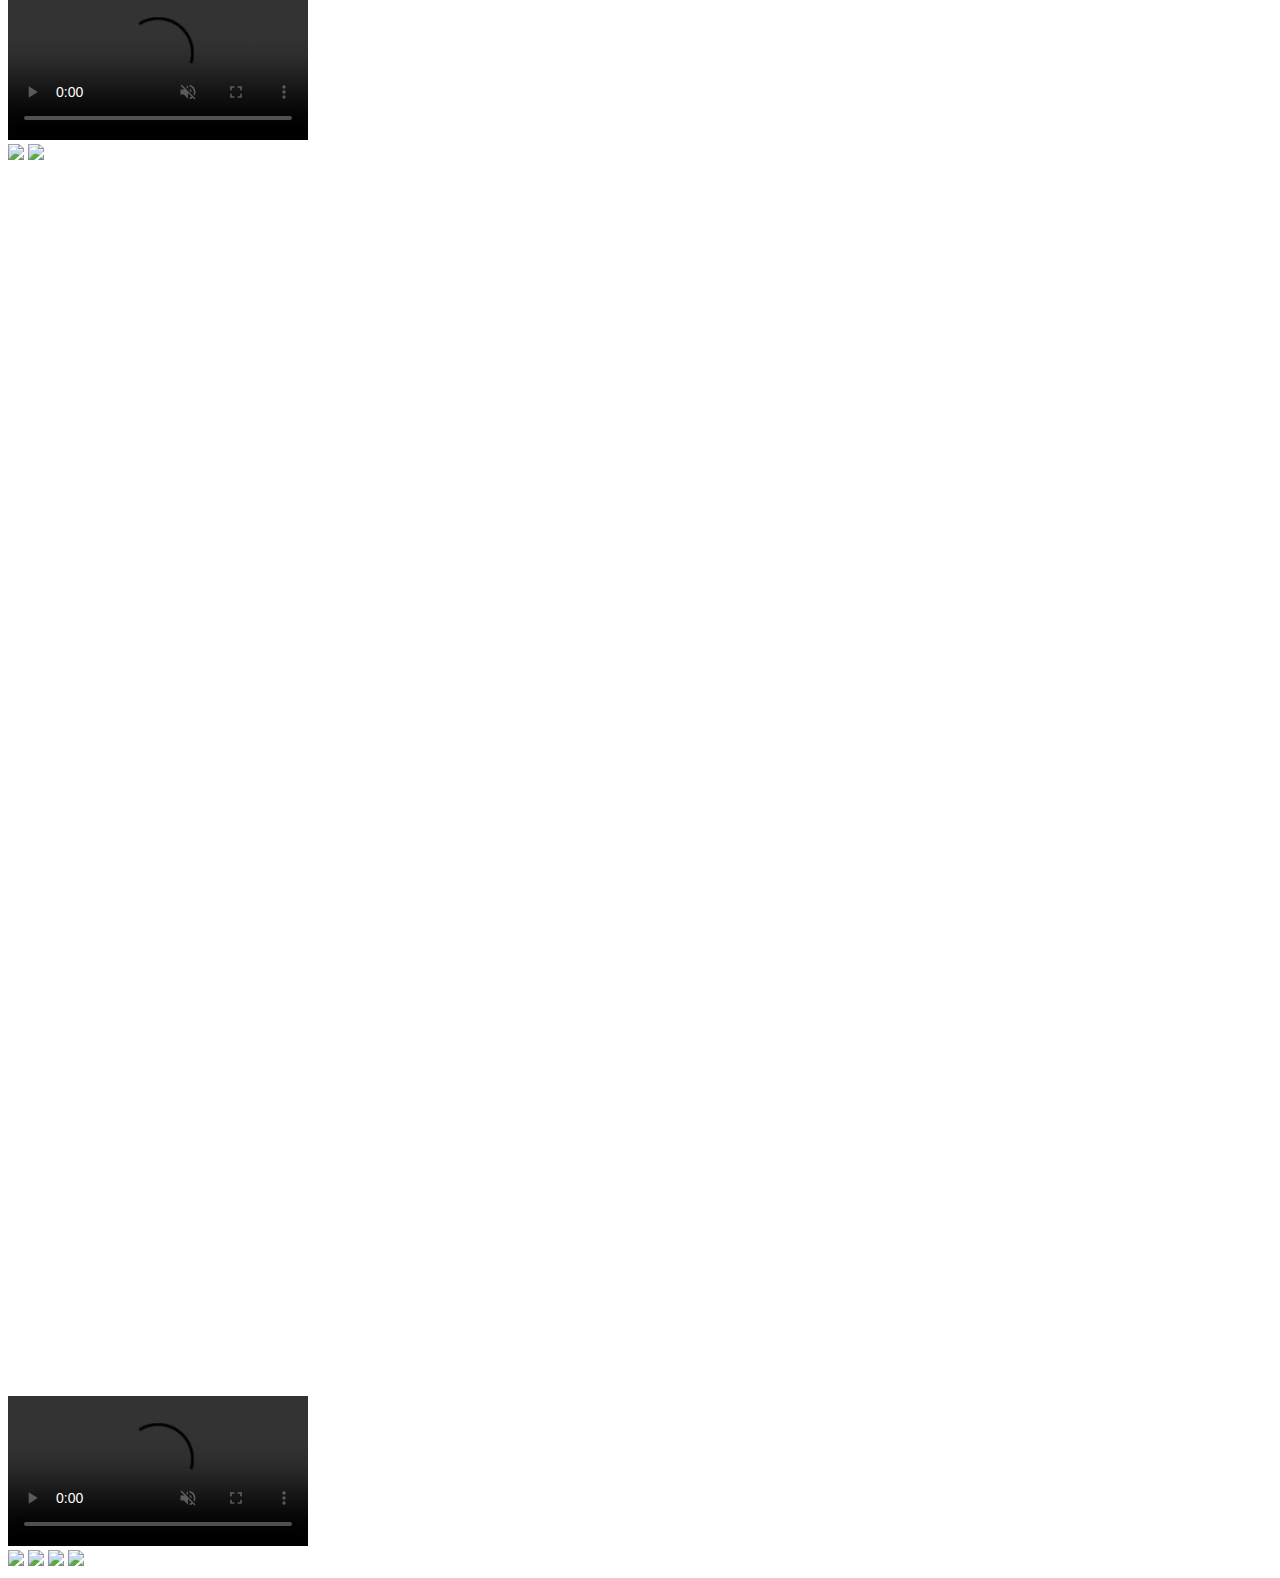
==== commit a8001107: "Ultimos ajustes para subir a PRO" ====
--- a/index.html
+++ b/index.html
@@ -1,22 +1,25 @@
 <!DOCTYPE html>
 <html lang="es">
   <head>
-    <!-- https://www.eltiempo.com/infografias//2023/11/metro/index.html?et113015 -->
+    <!-- https://www.eltiempo.com/infografias//2023/11/metro/index.html?et113016 -->
     <meta charset="UTF-8" />
     <meta http-equiv="X-UA-Compatible" content="IE=edge" />
     <meta name="viewport" content="width=device-width, initial-scale=1.0" />
 
     <link rel="stylesheet" href="https://use.typekit.net/tyg2ewk.css" />
-    <link rel="stylesheet" href="https://www.eltiempo.com/infografias/2023/11/metro/keyframes.css?et113015" />
+
+
+    <link rel="stylesheet" href="https://www.eltiempo.com/infografias/2023/11/metro/keyframes.css?9999" />
 
      <!-- <link rel="stylesheet" href="https://www.eltiempo.com/infografias/2023/11/metro/style.css?et113015" /> -->
-     <link rel="stylesheet" href="https://www.eltiempo.com/infografias/2023/11/metro/style.css?ehhhhh555555" />
+     <link rel="stylesheet" href="https://www.eltiempo.com/infografias/2023/11/metro/style.css?999999" />
+
 
 
 
     <!----Estilos Carlos---->
-    <link rel="stylesheet" href="https://www.eltiempo.com/infografias/2023/11/metro/css/carlos.css?h8ssssss" />
-    <script src="https://www.eltiempo.com/infografias/2023/11/metro/index.js?99999ss" type="module"></script>
+    <link rel="stylesheet" href="https://www.eltiempo.com/infografias/2023/11/metro/css/carlos.css?99999" />
+    <script src="https://www.eltiempo.com/infografias/2023/11/metro/index.js?99999" type="module"></script>
     <!----Fin Estilos Carlos---->
 
   
@@ -1029,7 +1032,7 @@
     <div class="contenedorVistaMapa">
       <div class="tamanoMapaTotal ubicacion1" id="tamanoMapaTotal">
         <img
-          src="https://www.eltiempo.com/infografias/2023/11/videos_metro/Mapas/-mimapa-bogota-backn.jpg?et113015"
+          src="https://www.eltiempo.com/infografias/2023/11/videos_metro/Mapas/-mimapa-bogota-backn.jpg?et113016"
           alt="Mapa de Bogotá representando el Metro de la ciudad"
           class="mapa"
           id="mapa"
@@ -1047,7 +1050,7 @@
             id="svgPrueba"
           >
             <image
-              href="./pngAnimation/inicio-trazo-1.png?et113015"
+              href="./pngAnimation/inicio-trazo-1.png?et113016"
               x="-7"
               y="-8"
               id="IconoMetros"
@@ -1067,7 +1070,7 @@
           </svg>
         </div>
         <img
-          src="https://www.eltiempo.com/infografias/2023/11/metro/Mapas/mapa-bogota-front.png?et113015"
+          src="https://www.eltiempo.com/infografias/2023/11/metro/Mapas/mapa-bogota-front.png?et113016"
           alt="Mapa de Bogotá representando el Metro de la ciudad"
           class="mapaSuperior"
           id="mapaSuperior"
@@ -1139,11 +1142,12 @@
 
 
 
+    
     <!-----------------------contenedor Galeria Carlos---------------------->
-
     <div class="pantalla_bloqueo"></div>
+    <!-- src="https://www.eltiempo.com/infografias/2023/11/metro/img/CERRAR_IMAGENES_MAPA.svg" -->
     <img
-      src="https://www.eltiempo.com/infografias/2023/11/metro/img/CERRAR_IMAGENES_MAPA.svg"
+      src="./img/flecha-1ra.svg"
       class="cerrar_imagenes"
       id="mapaSolo"
     />
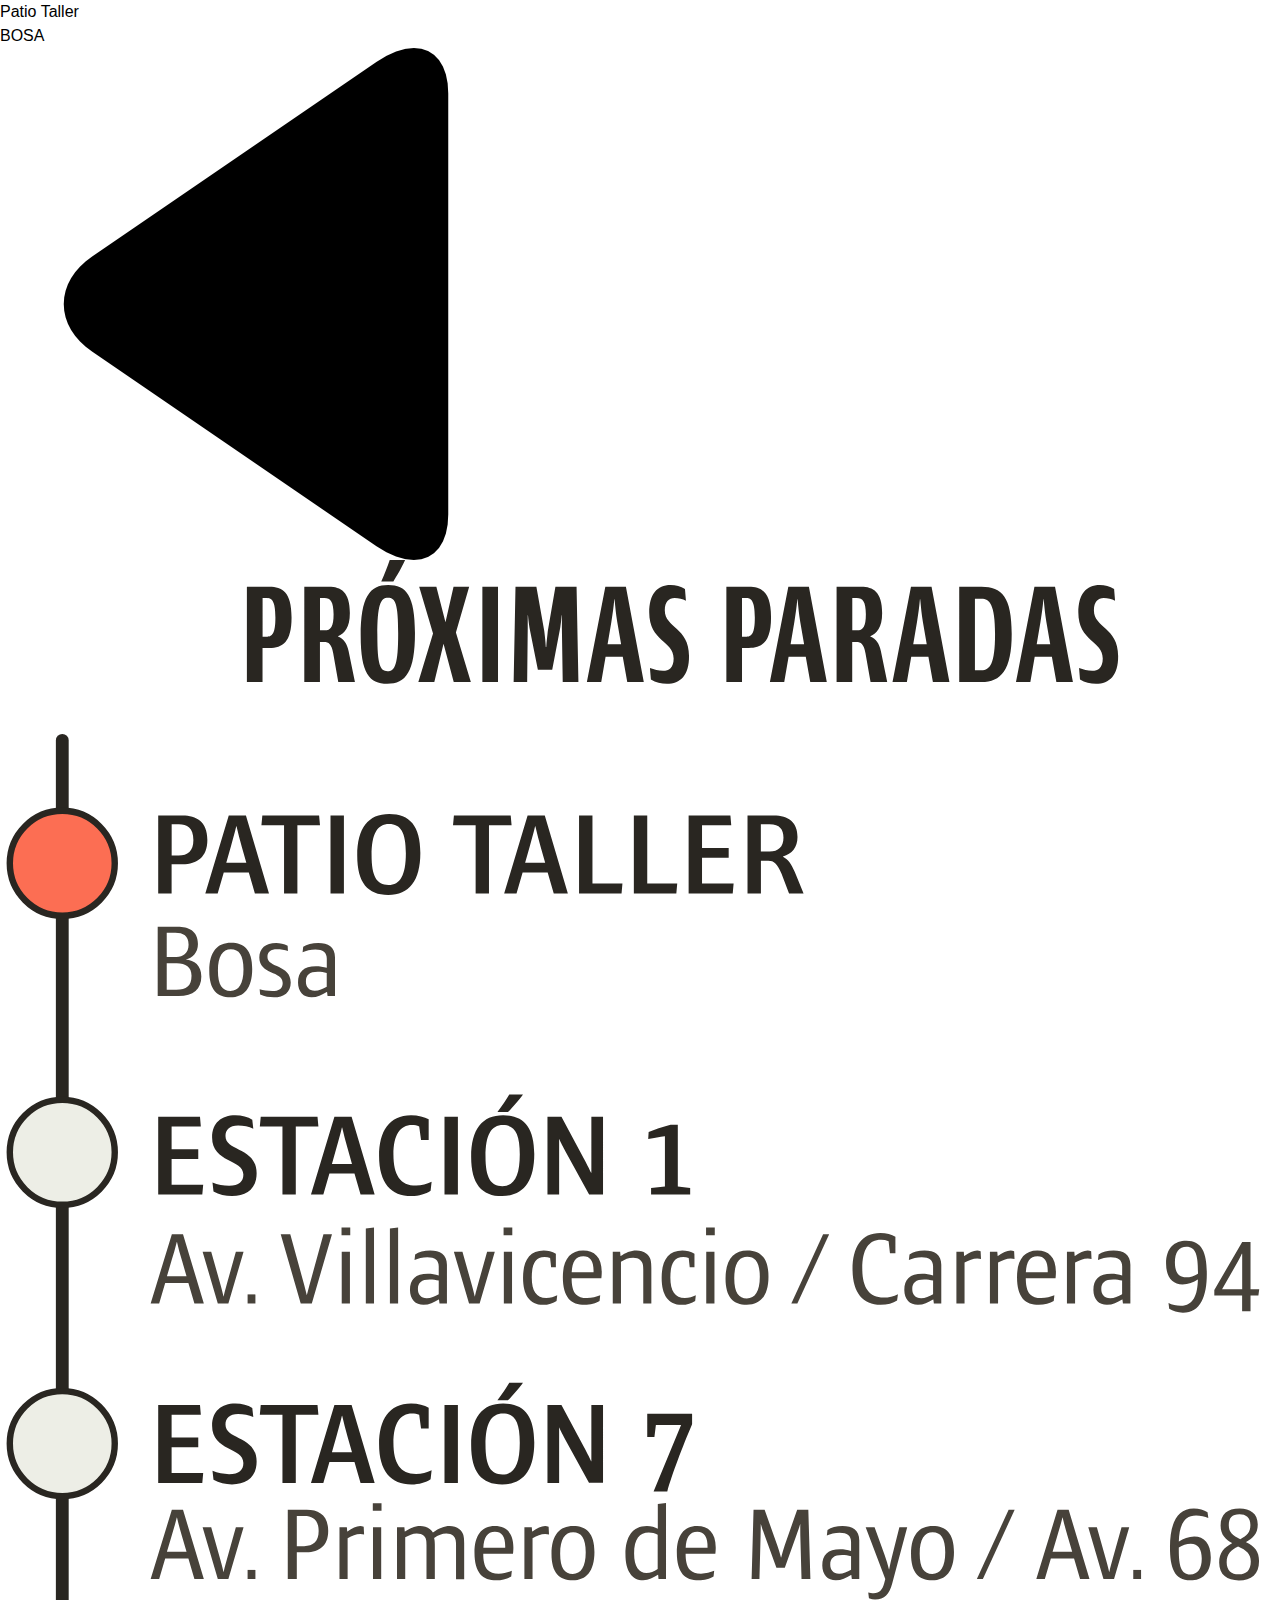
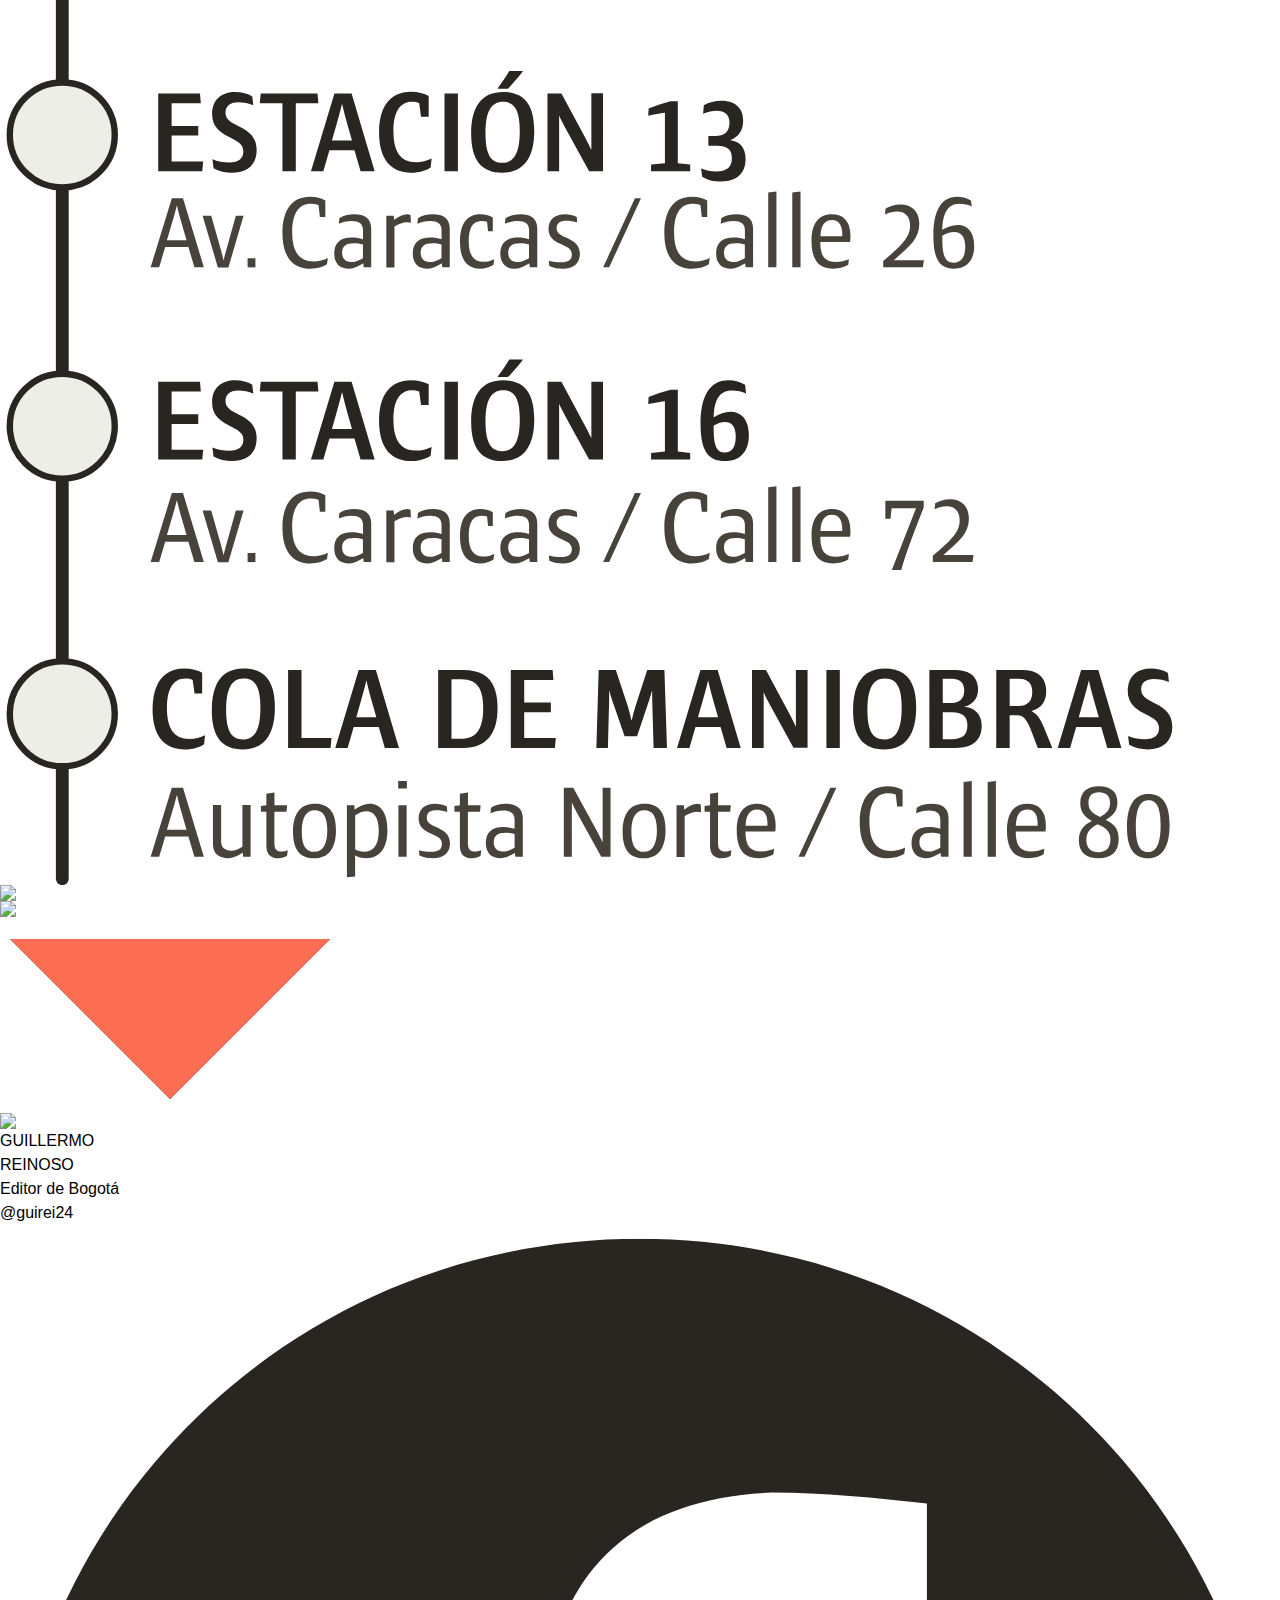
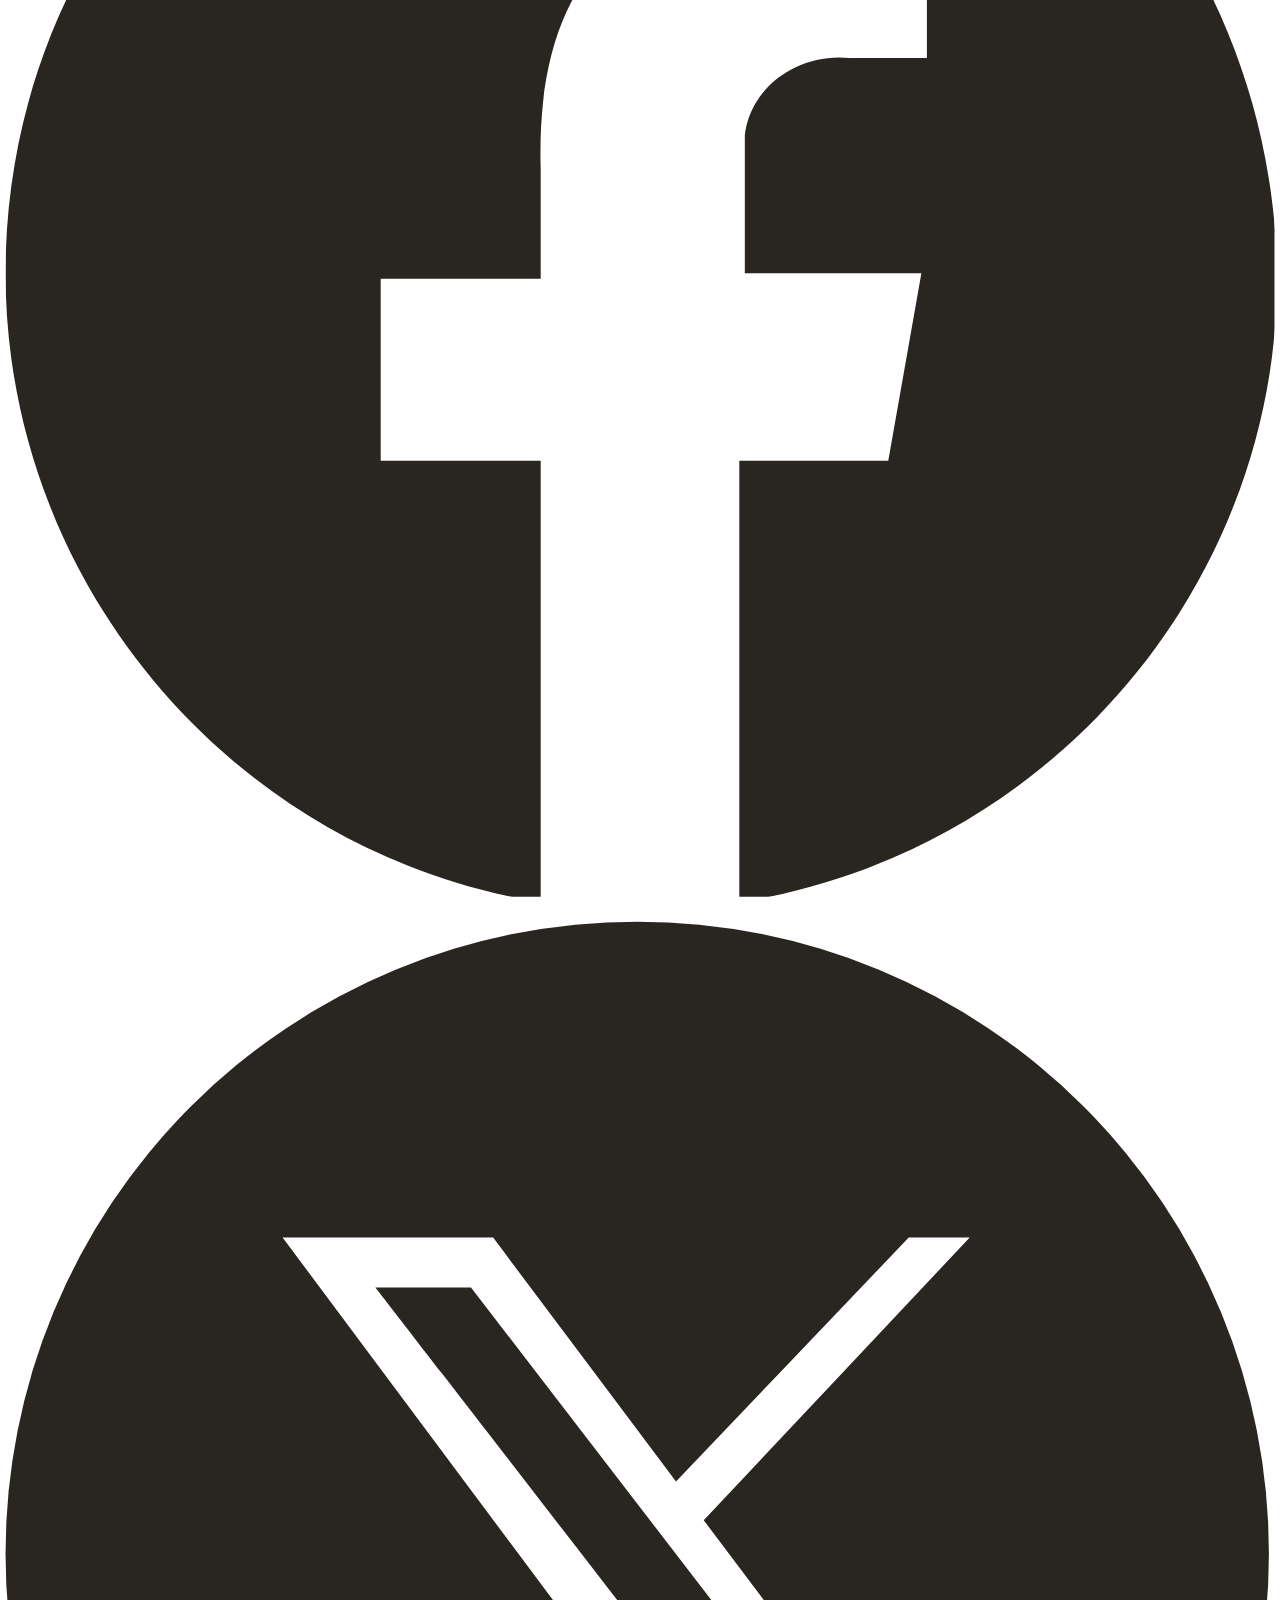
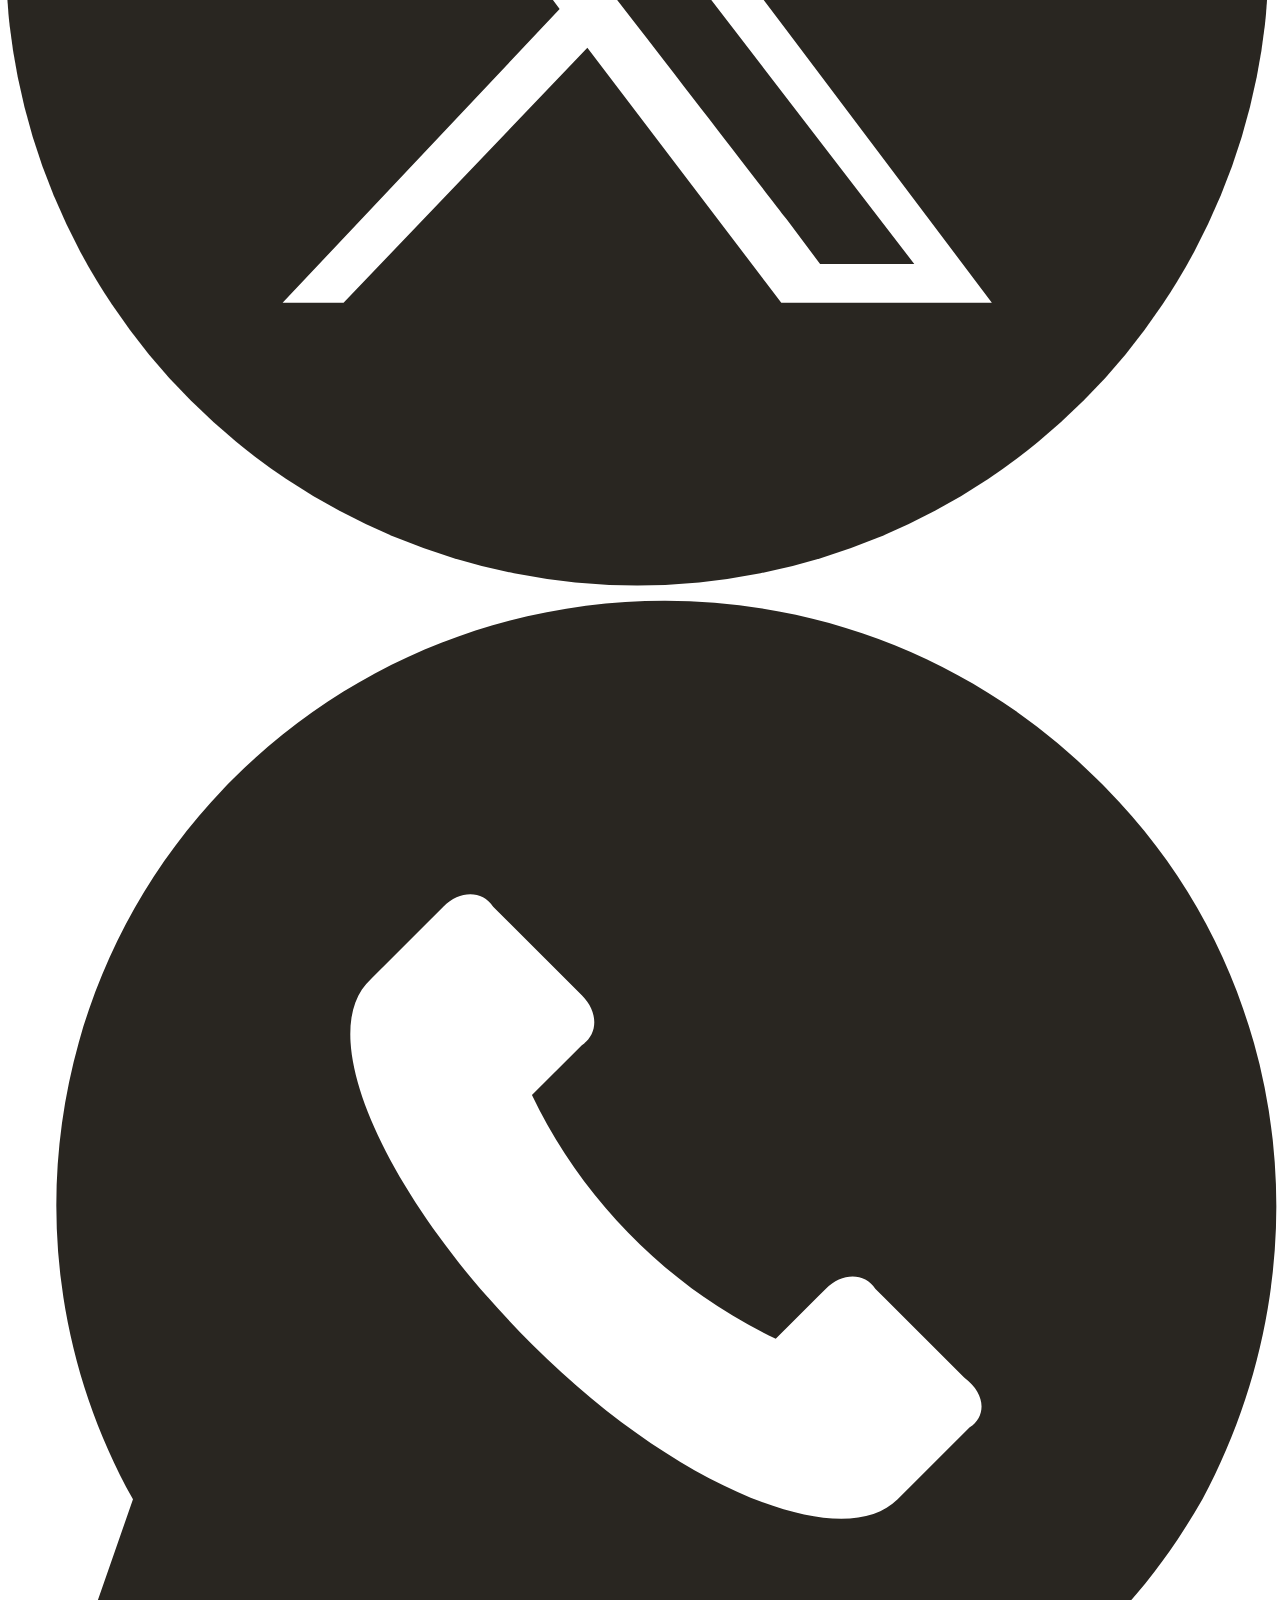
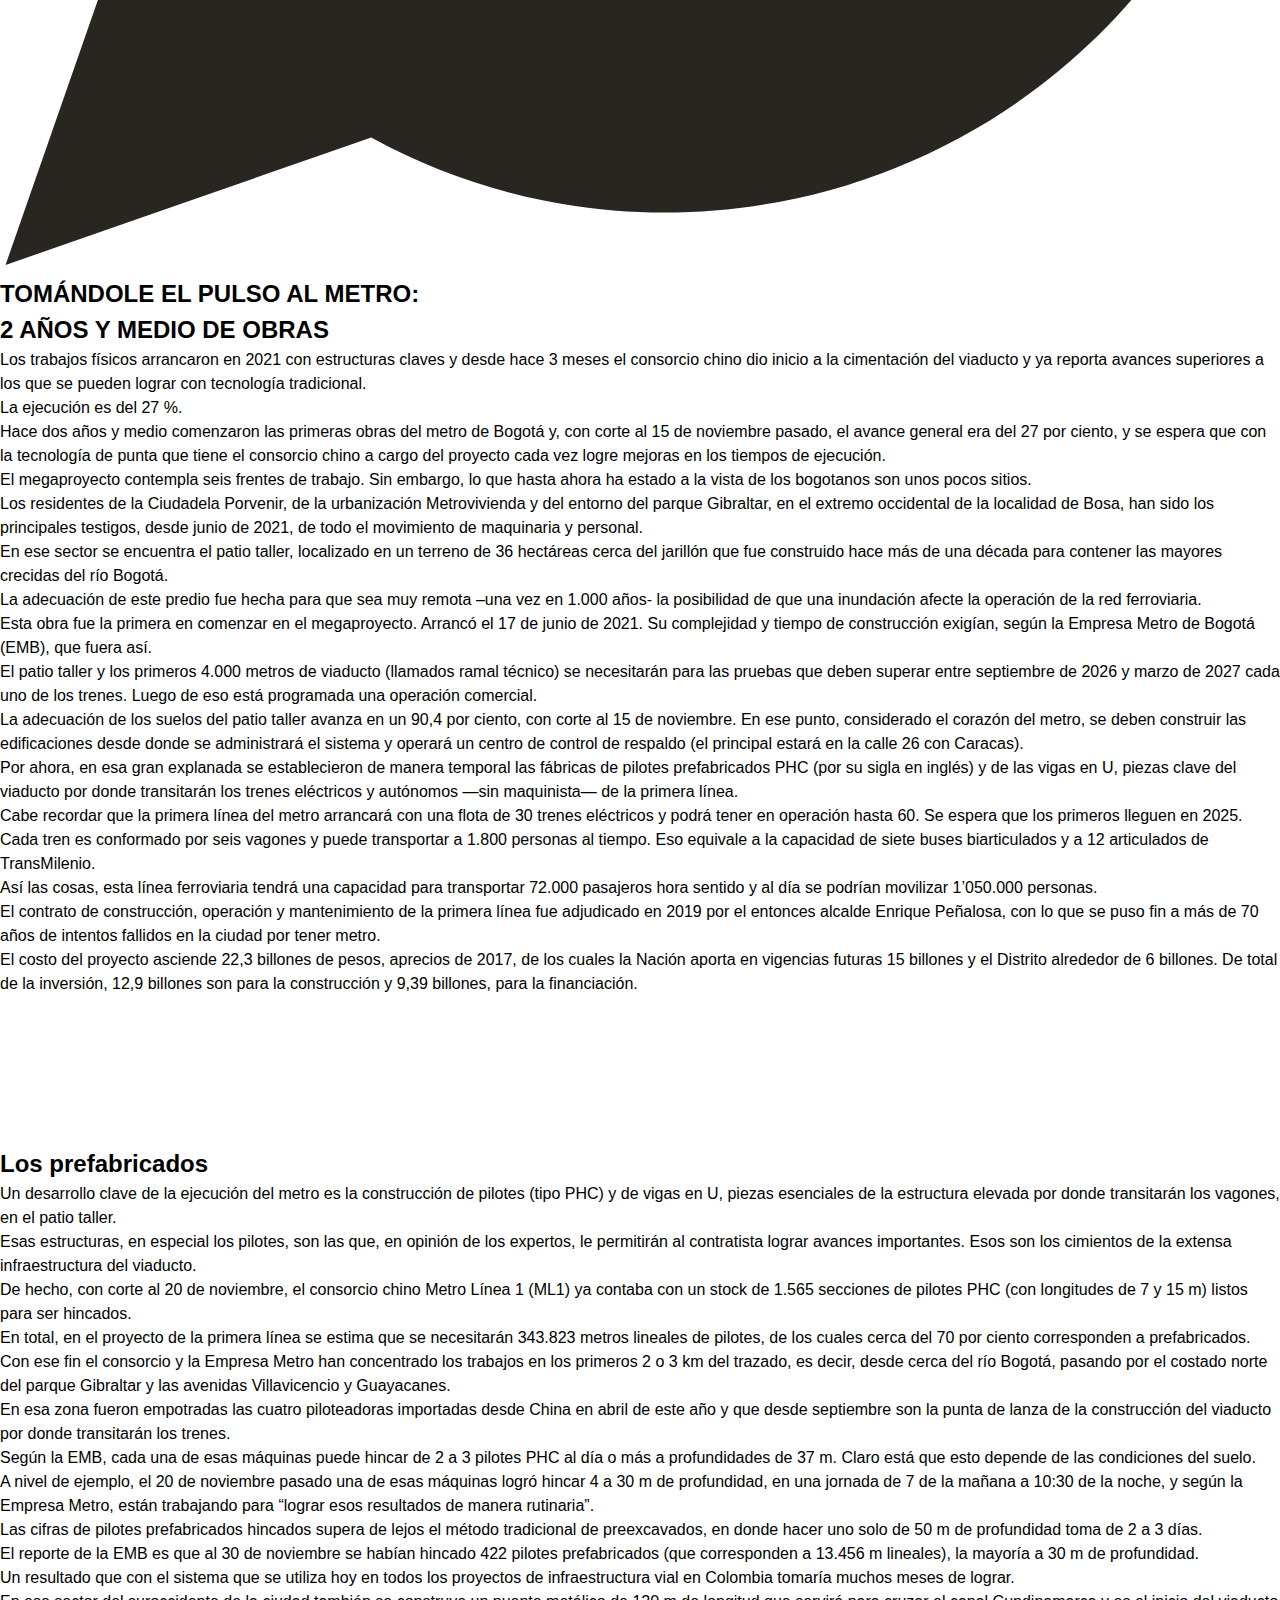
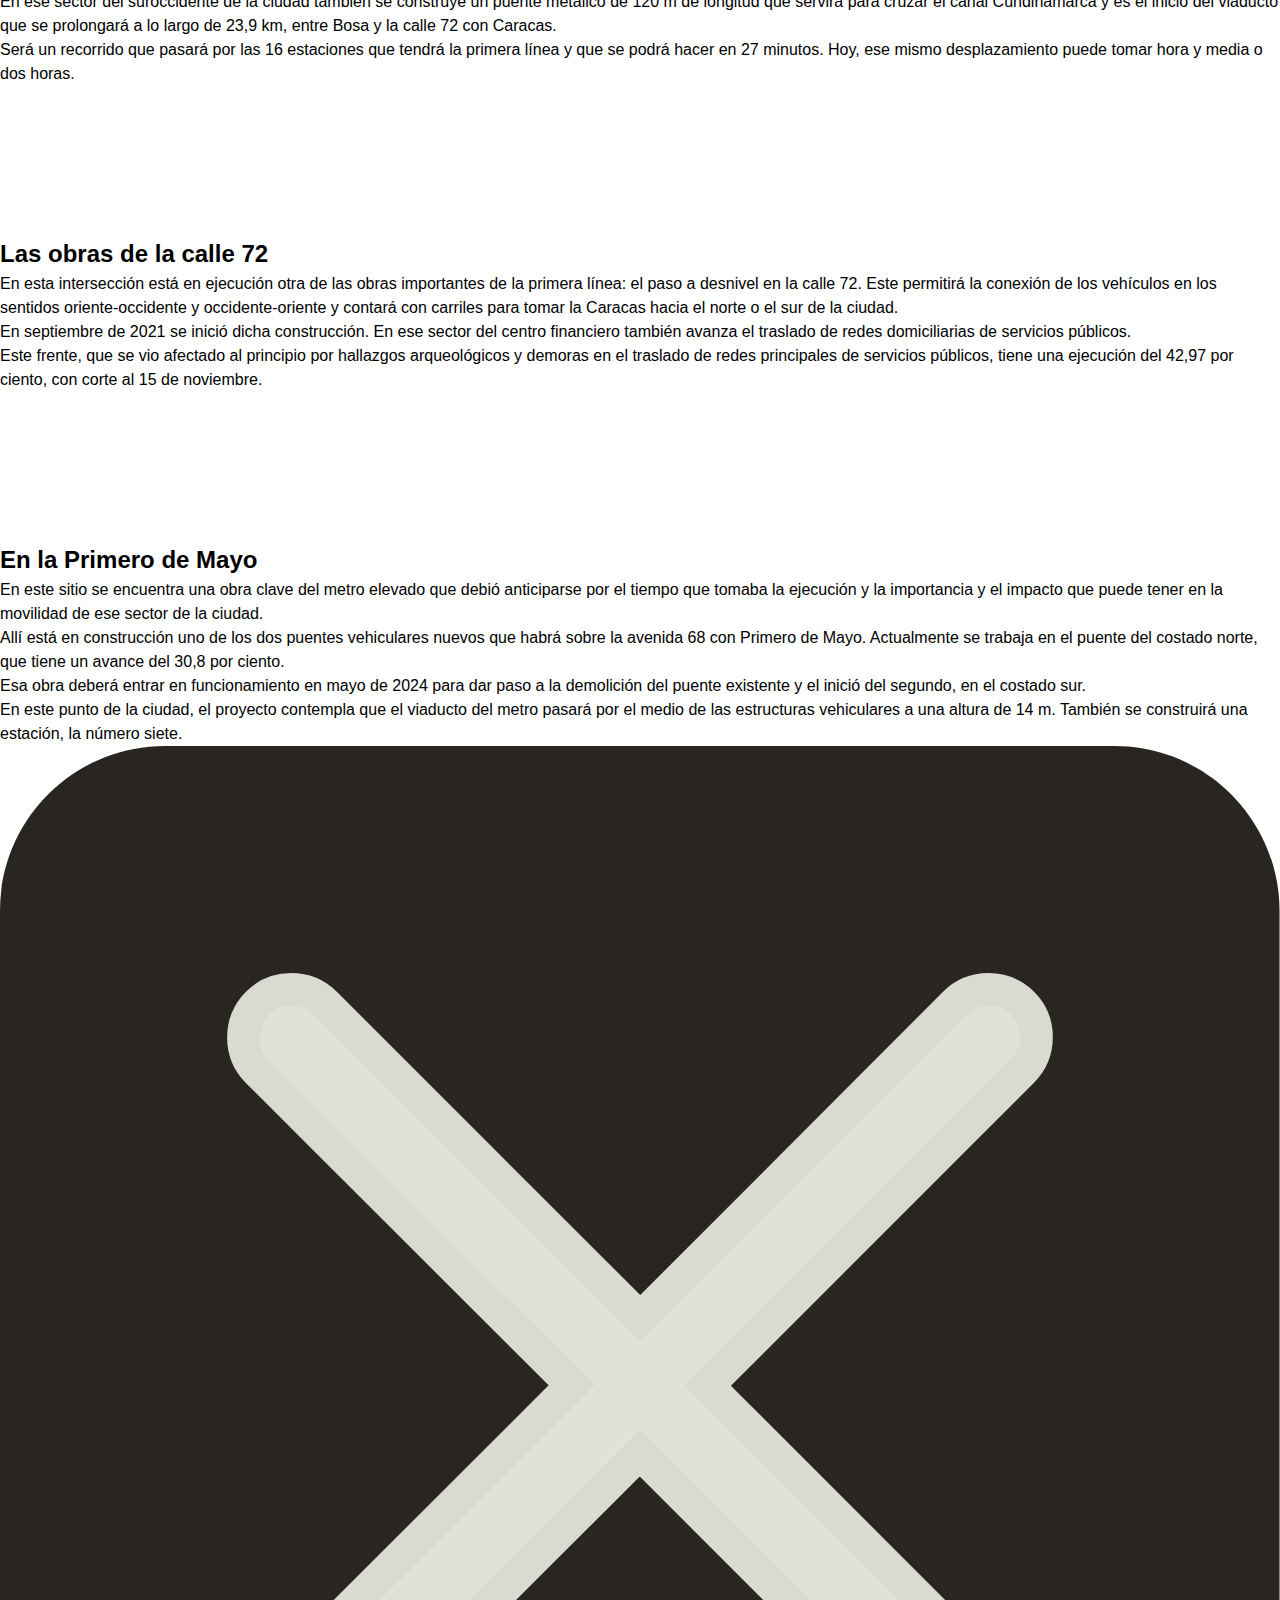
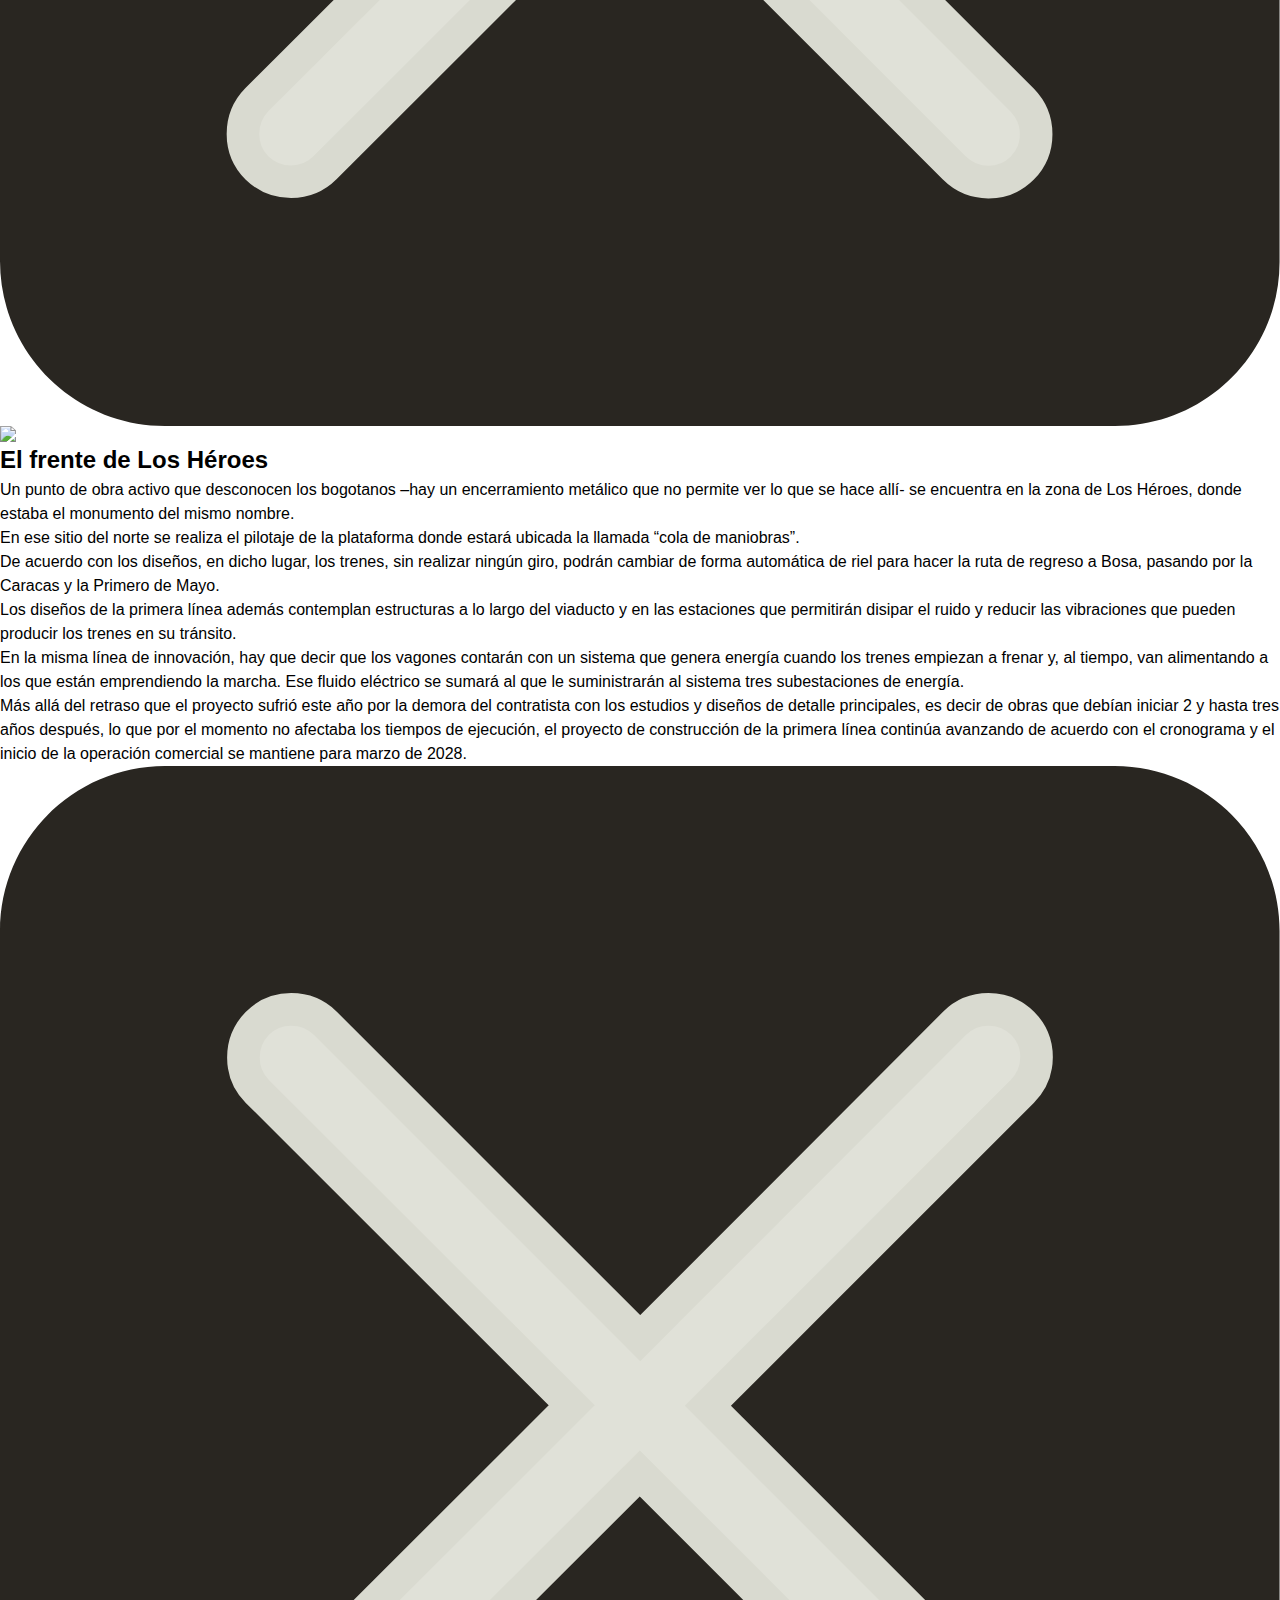
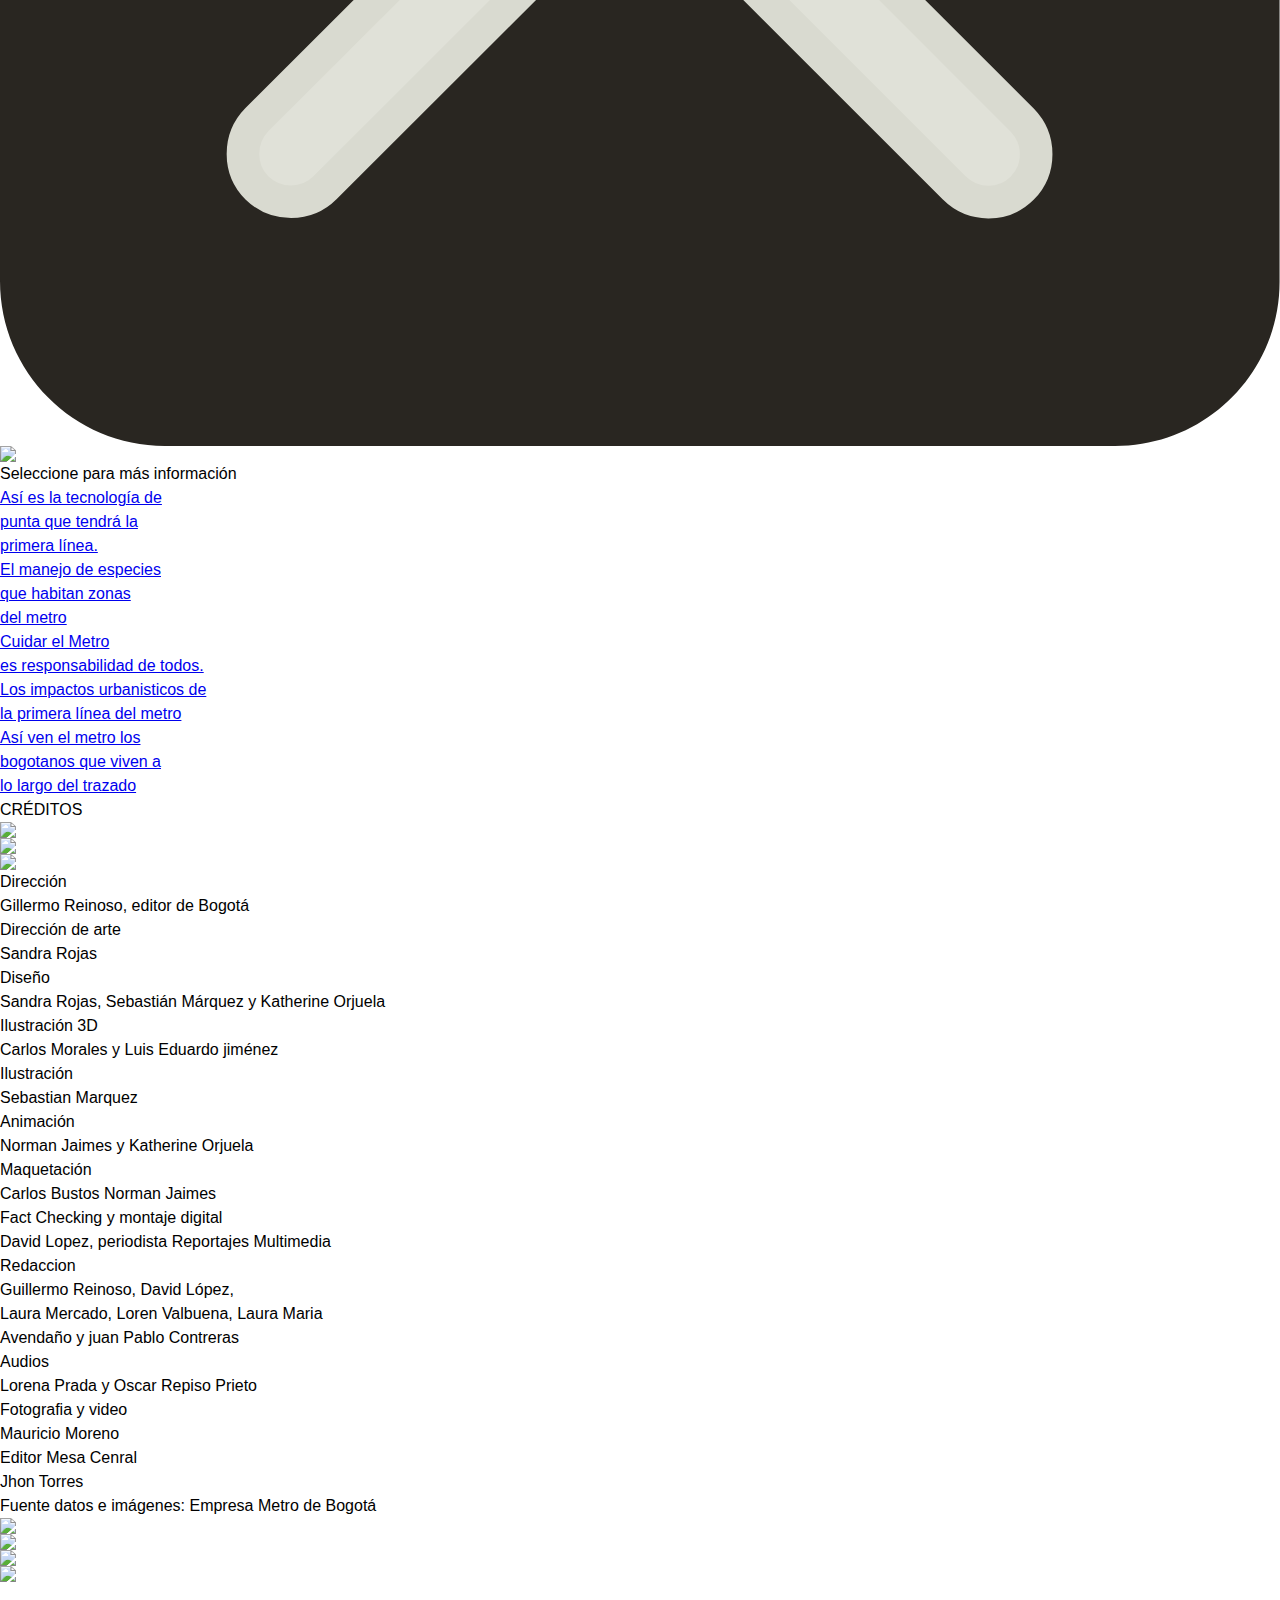
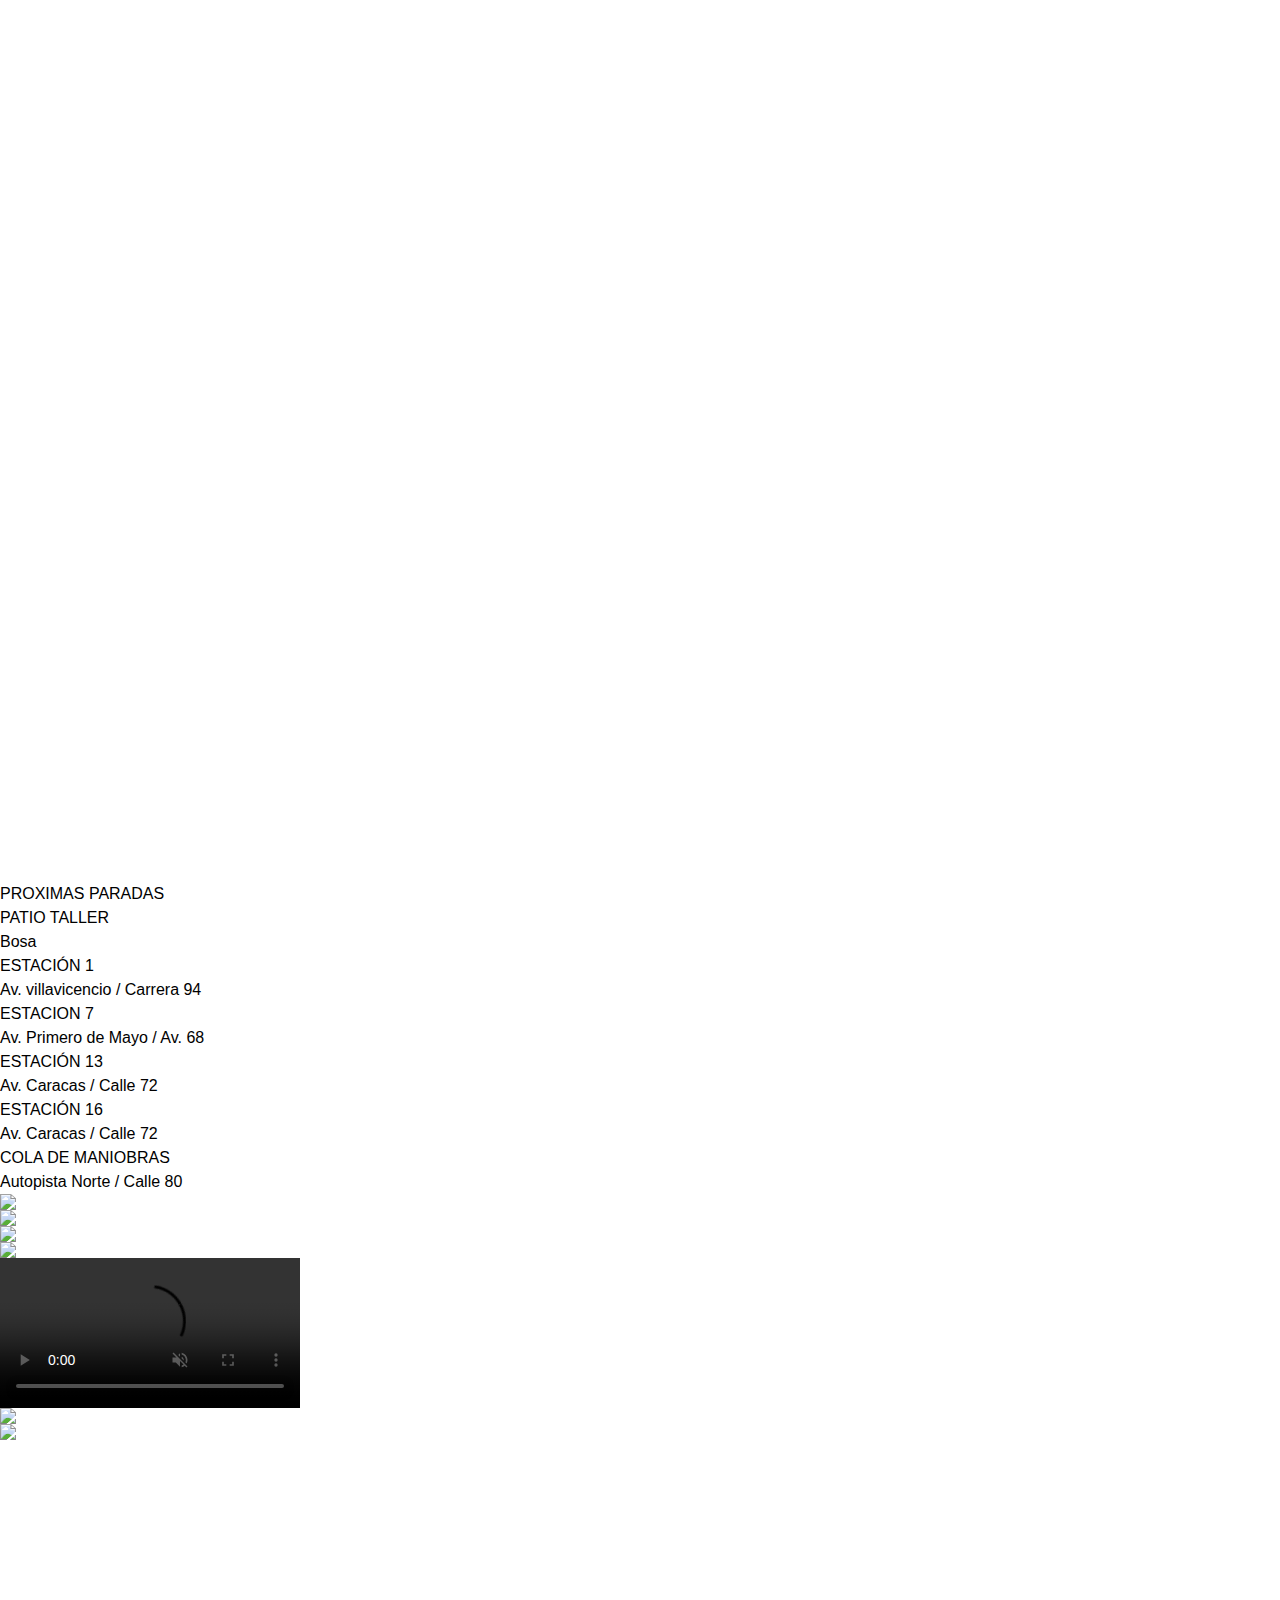
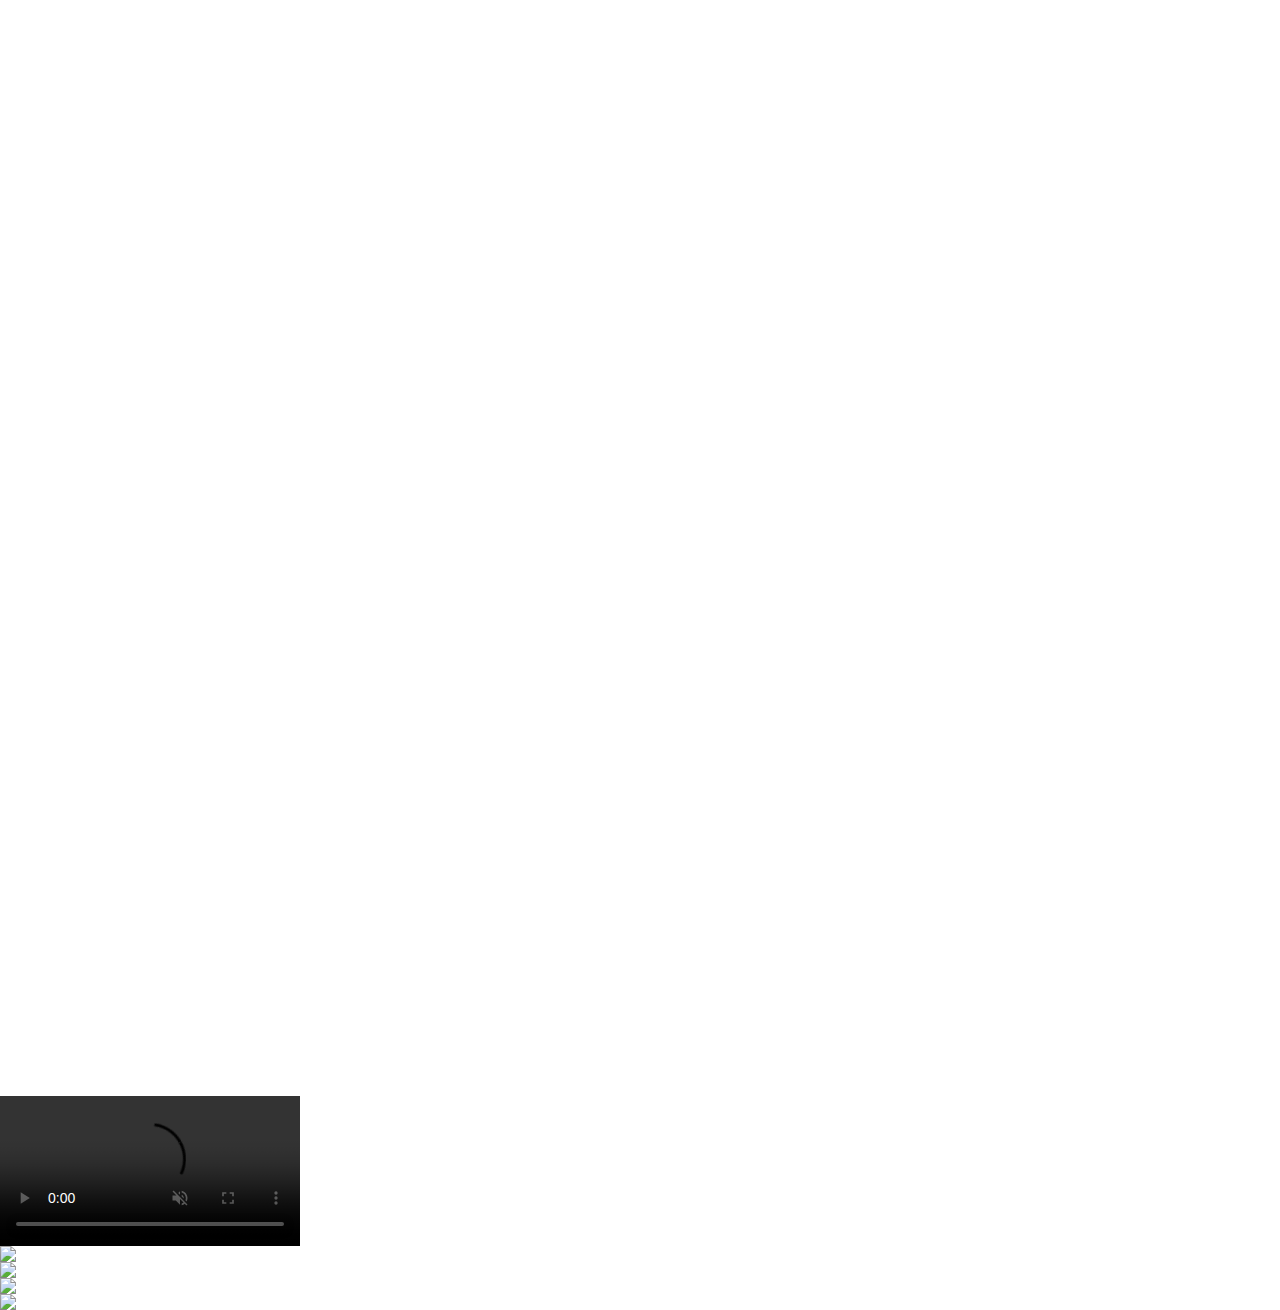
==== commit 71f7e8c3: "Agregando boton siguiente" ====
--- a/index.html
+++ b/index.html
@@ -7,19 +7,16 @@
     <meta name="viewport" content="width=device-width, initial-scale=1.0" />
 
     <link rel="stylesheet" href="https://use.typekit.net/tyg2ewk.css" />
-
-
-    <link rel="stylesheet" href="https://www.eltiempo.com/infografias/2023/11/metro/keyframes.css?9999" />
-
-     <!-- <link rel="stylesheet" href="https://www.eltiempo.com/infografias/2023/11/metro/style.css?et113015" /> -->
-     <link rel="stylesheet" href="https://www.eltiempo.com/infografias/2023/11/metro/style.css?999999" />
-
+    <link rel="stylesheet" href="https://www.eltiempo.com/infografias/2023/11/metro/keyframes.css?et113016" />
+
+     <!-- <link rel="stylesheet" href="https://www.eltiempo.com/infografias/2023/11/metro/style.css?et113016" /> -->
+     <link rel="stylesheet" href="./style.css?et113016" />
 
 
 
     <!----Estilos Carlos---->
-    <link rel="stylesheet" href="https://www.eltiempo.com/infografias/2023/11/metro/css/carlos.css?99999" />
-    <script src="https://www.eltiempo.com/infografias/2023/11/metro/index.js?99999" type="module"></script>
+    <link rel="stylesheet" href="https://www.eltiempo.com/infografias/2023/11/metro/css/carlos.css?h8ssssss" />
+    <script src="https://www.eltiempo.com/infografias/2023/11/metro/index.js?99999ss" type="module"></script>
     <!----Fin Estilos Carlos---->
 
   
@@ -1142,8 +1139,8 @@
 
 
 
-    
     <!-----------------------contenedor Galeria Carlos---------------------->
+
     <div class="pantalla_bloqueo"></div>
     <!-- src="https://www.eltiempo.com/infografias/2023/11/metro/img/CERRAR_IMAGENES_MAPA.svg" -->
     <img
--- a/style.css
+++ b/style.css
@@ -0,0 +1,351 @@
+*,
+*::before,
+*::after {
+ box-sizing: border-box;
+ margin: 0;
+ padding: 0;
+}
+
+:root {
+ scroll-behavior: smooth;
+
+}
+
+/*
+  3. Allow percentage-based heights in the application
+*/
+html,
+body {
+ height: 100%;
+}
+
+/*
+  Typographic tweaks!
+  4. Add accessible line-height
+  5. Improve text rendering
+*/
+body {
+ line-height: 1.5;
+ -webkit-font-smoothing: antialiased;
+ overflow-x: hidden;
+ font-family: sans-serif;
+}
+
+/*
+  6. Improve media defaults
+*/
+img,
+picture,
+video,
+canvas,
+svg {
+ display: block;
+ max-width: 100%;
+}
+
+/*
+  7. Remove built-in form typography styles
+*/
+input,
+button,
+textarea,
+select {
+ font: inherit;
+}
+
+/*
+  8. Avoid text overflows
+*/
+p,
+h1,
+h2,
+h3,
+h4,
+h5,
+h6 {
+ overflow-wrap: break-word;
+}
+
+/*
+  9. Create a root stacking context
+*/
+#root,
+#__next {
+ isolation: isolate;
+}
+
+:root {
+ --anchoPantallaGrande: 480%;
+ --anchoPantallaPequena: 780%;
+ --anchoPantallaPequenaMobile: 2000%;
+ --duracionAnimacion: 7s;
+ /* --duracionAnimacion: 12s; */
+ /* --nombreAnimacionReverse: ubicacion2Reverse; */
+}
+
+/** Especial */
+.contenedorVistaMapa {
+ position: relative;
+ width: 100dvw;
+ height: 100vh;
+ overflow: hidden;
+}
+
+.tamanoMapaTotal {
+ position: relative;
+ width: var(--anchoPantallaPequenaMobile);
+ transition: all 4s ease-in-out;
+
+ @media screen and (min-width: 768px) {
+  width: var(--anchoPantallaPequena);
+ }
+
+}
+
+.mapa {
+ width: 100%;
+ object-fit: cover;
+ transition: all 4.5s ease-in-out;
+ height: 100%;
+
+}
+
+.mapaSuperior {
+ width: 100%;
+ height: 100%;
+ /* background: #0000006c; */
+ position: absolute;
+ /* display: none; */
+ top: 0;
+ left: 0;
+ right: 0;
+ bottom: 0;
+
+}
+
+/** metroIcono  */
+.contenedor-icono {
+ width: 100%;
+ height: 100%;
+ /* background: #0000006c; */
+ position: absolute;
+ top: 0;
+ left: 0;
+ right: 0;
+ bottom: 0;
+}
+
+.metroIcono {
+ position: absolute;
+ top: 27%;
+ left: 6%;
+ width: 1%;
+ aspect-ratio: 16/9;
+ /* background: #000; */
+ object-fit: cover;
+ object-position: 0% 0%;
+ /* object-position: 20% 0%; */
+ transition: top 4s ease-in-out, left 4s ease-in-out;
+}
+
+.ubicacion1 {
+ /** V2 */
+ translate: -4% -11%;
+
+ @media screen and (min-width: 768px) {
+  translate: 0% -20%;
+
+ }
+
+ .metroIcono {
+  top: 27%;
+  left: 6%;
+ }
+
+}
+
+.ubicacion2 {
+ width: var(--anchoPantallaPequenaMobile);
+ animation: ubicacionMapa2Mobile linear forwards;
+ animation-duration: var(--duracionAnimacion);
+
+ @media screen and (min-width: 768px) {
+  width: var(--anchoPantallaPequena);
+  animation-name: ubicacionMapa2;
+ }
+
+}
+
+
+.ubicacion3 {
+ translate: -12.5% -30%;
+ animation: ubicacionMapa3 linear forwards;
+ animation-duration: var(--duracionAnimacion);
+ width: var(--anchoPantallaPequenaMobile);
+
+ @media screen and (min-width: 768px) {
+  width: var(--anchoPantallaPequena);
+
+ }
+}
+
+.ubicacion4 {
+ animation: ubicacionMapa4 linear forwards;
+ animation-duration: var(--duracionAnimacion);
+ width: var(--anchoPantallaPequenaMobile);
+
+ @media screen and (min-width: 768px) {
+  width: var(--anchoPantallaPequena);
+
+ }
+
+}
+
+.ubicacion5 {
+ translate: -68% -70%;
+ animation: ubicacionMapa5 linear forwards;
+ animation-duration: var(--duracionAnimacion);
+ width: var(--anchoPantallaPequenaMobile);
+
+ @media screen and (min-width: 768px) {
+  width: var(--anchoPantallaPequena);
+
+ }
+}
+
+.ubicacion6 {
+ translate: -75.5% -54%;
+ animation: ubicacionMapa6 linear forwards;
+ animation-duration: var(--duracionAnimacion);
+ width: var(--anchoPantallaPequenaMobile);
+
+ @media screen and (min-width: 768px) {
+  width: var(--anchoPantallaPequena);
+
+ }
+}
+
+.ubicacion7 {
+ translate: -85.2% -14%;
+ animation: ubicacionMapa7 linear forwards;
+ animation-duration: var(--duracionAnimacion);
+ width: var(--anchoPantallaPequenaMobile);
+
+ @media screen and (min-width: 768px) {
+  width: var(--anchoPantallaPequena);
+
+ }
+
+}
+
+.ubicacion8 {
+ translate: -79% 0%;
+ animation: ubicacionMapa8 linear forwards;
+ /* width: var(--anchoPantallaGrande); */
+ animation-duration: var(--duracionAnimacion);
+ width: var(--anchoPantallaPequenaMobile);
+
+ @media screen and (min-width: 768px) {
+  width: var(--anchoPantallaPequena);
+
+ }
+
+
+}
+
+.reverseAnimation {
+ animation: ubicacionMapa2Reverse var(--duracionAnimacion) linear reverse forwards;
+
+}
+
+
+
+.MenuUbicaciones {
+ position: fixed;
+ right: 0;
+ top: 0;
+ background: #ffe801;
+ display: none;
+}
+
+ul {
+ list-style: none;
+}
+
+li {
+ padding: 1em 1.5em;
+ cursor: pointer;
+
+ &:hover {
+  background: #b7a801;
+ }
+}
+
+.show {
+ display: initial;
+}
+
+
+#IconoMetros {
+ /* fill: #000; */
+
+ width: 23px;
+ width: 21px;
+ /* width: 15px; */
+ /* width: 14px; */
+ object-fit: contain;
+ background-size: contain;
+ /* transform: rotate(-20deg); */
+ /* width: 100px; */
+
+ /* max-width: 10px; */
+ /* overflow: hidden; */
+ /* background-image: url(./BeTinto.png); */
+}
+
+#tamanioPrueba {
+ /* width: 50px;
+ height: 50px; */
+}
+
+.modalCarlos {
+ position: absolute;
+ top: 50%;
+ left: 50%;
+ translate: -50% -50%;
+ width: 500px;
+ height: 400px;
+ background: #00000083;
+ color: #ddd;
+ display: flex;
+ align-items: center;
+ justify-content: center;
+ padding: 1rem;
+
+
+ display: none;
+}
+
+#mapaSolo {
+ visibility: hidden;
+ opacity: 0;
+ position: fixed;
+ top: 75%;
+ left: 50%;
+ translate: -50% -50%;
+
+
+ width: 100px;
+ width: min(90%, 400px);
+ border-radius: 10px;
+ transition: opacity .3s ease-in-out;
+
+ &.active {
+  visibility: initial;
+  opacity: 1;
+ }
+}
+
+.enLaParada {
+ background: #fc6e53 !important;
+}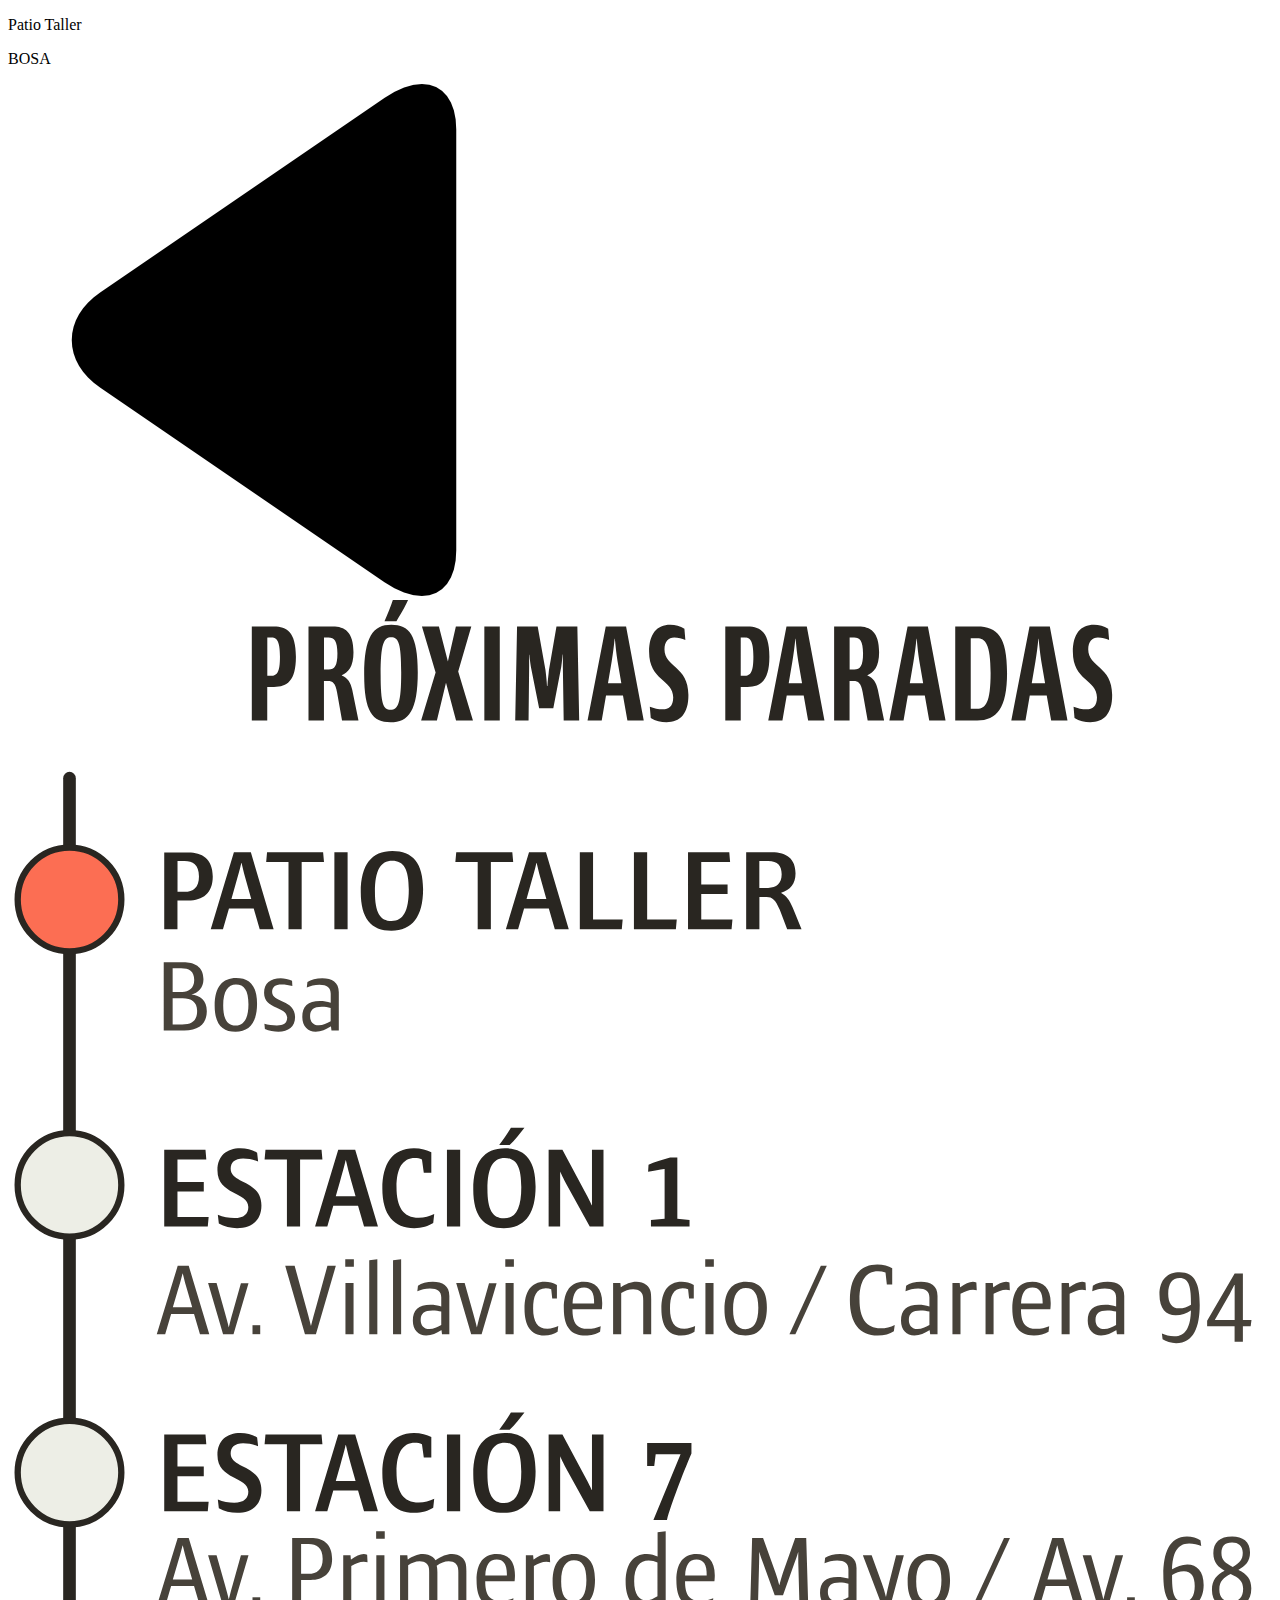
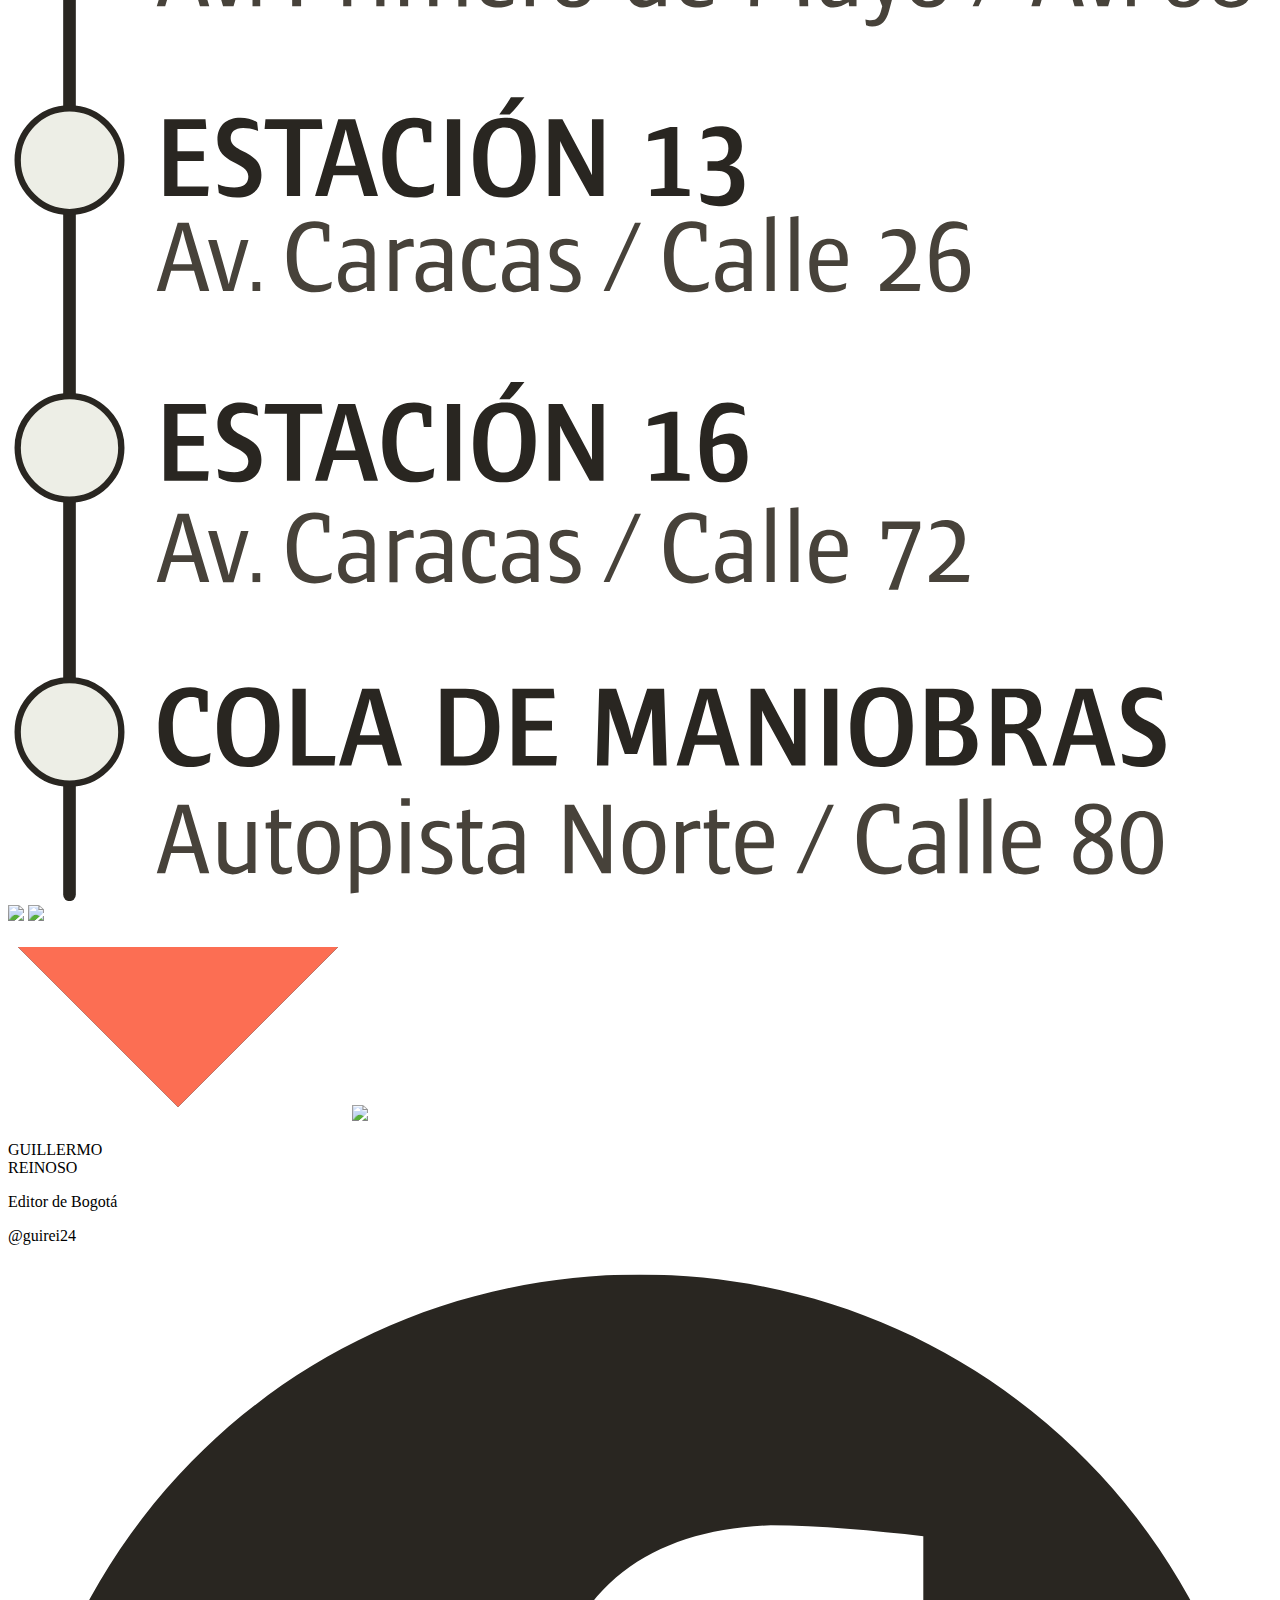
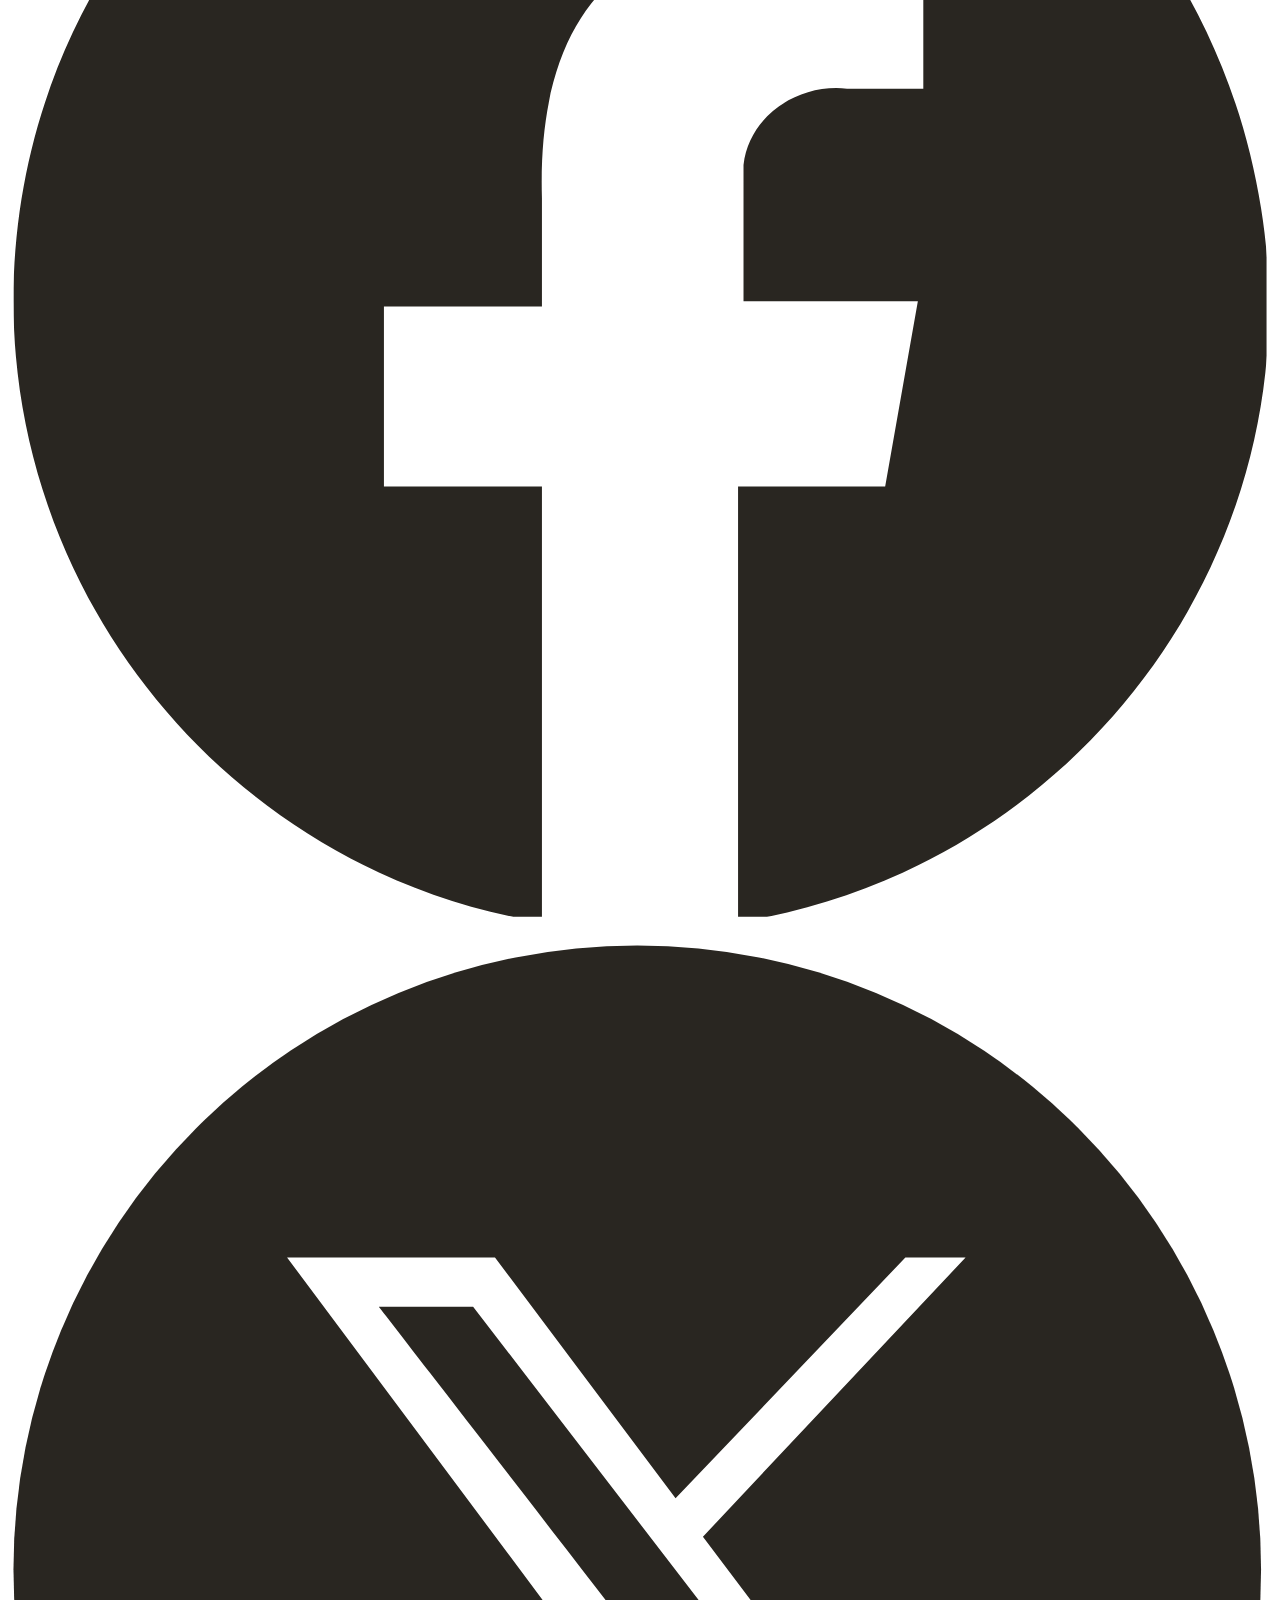
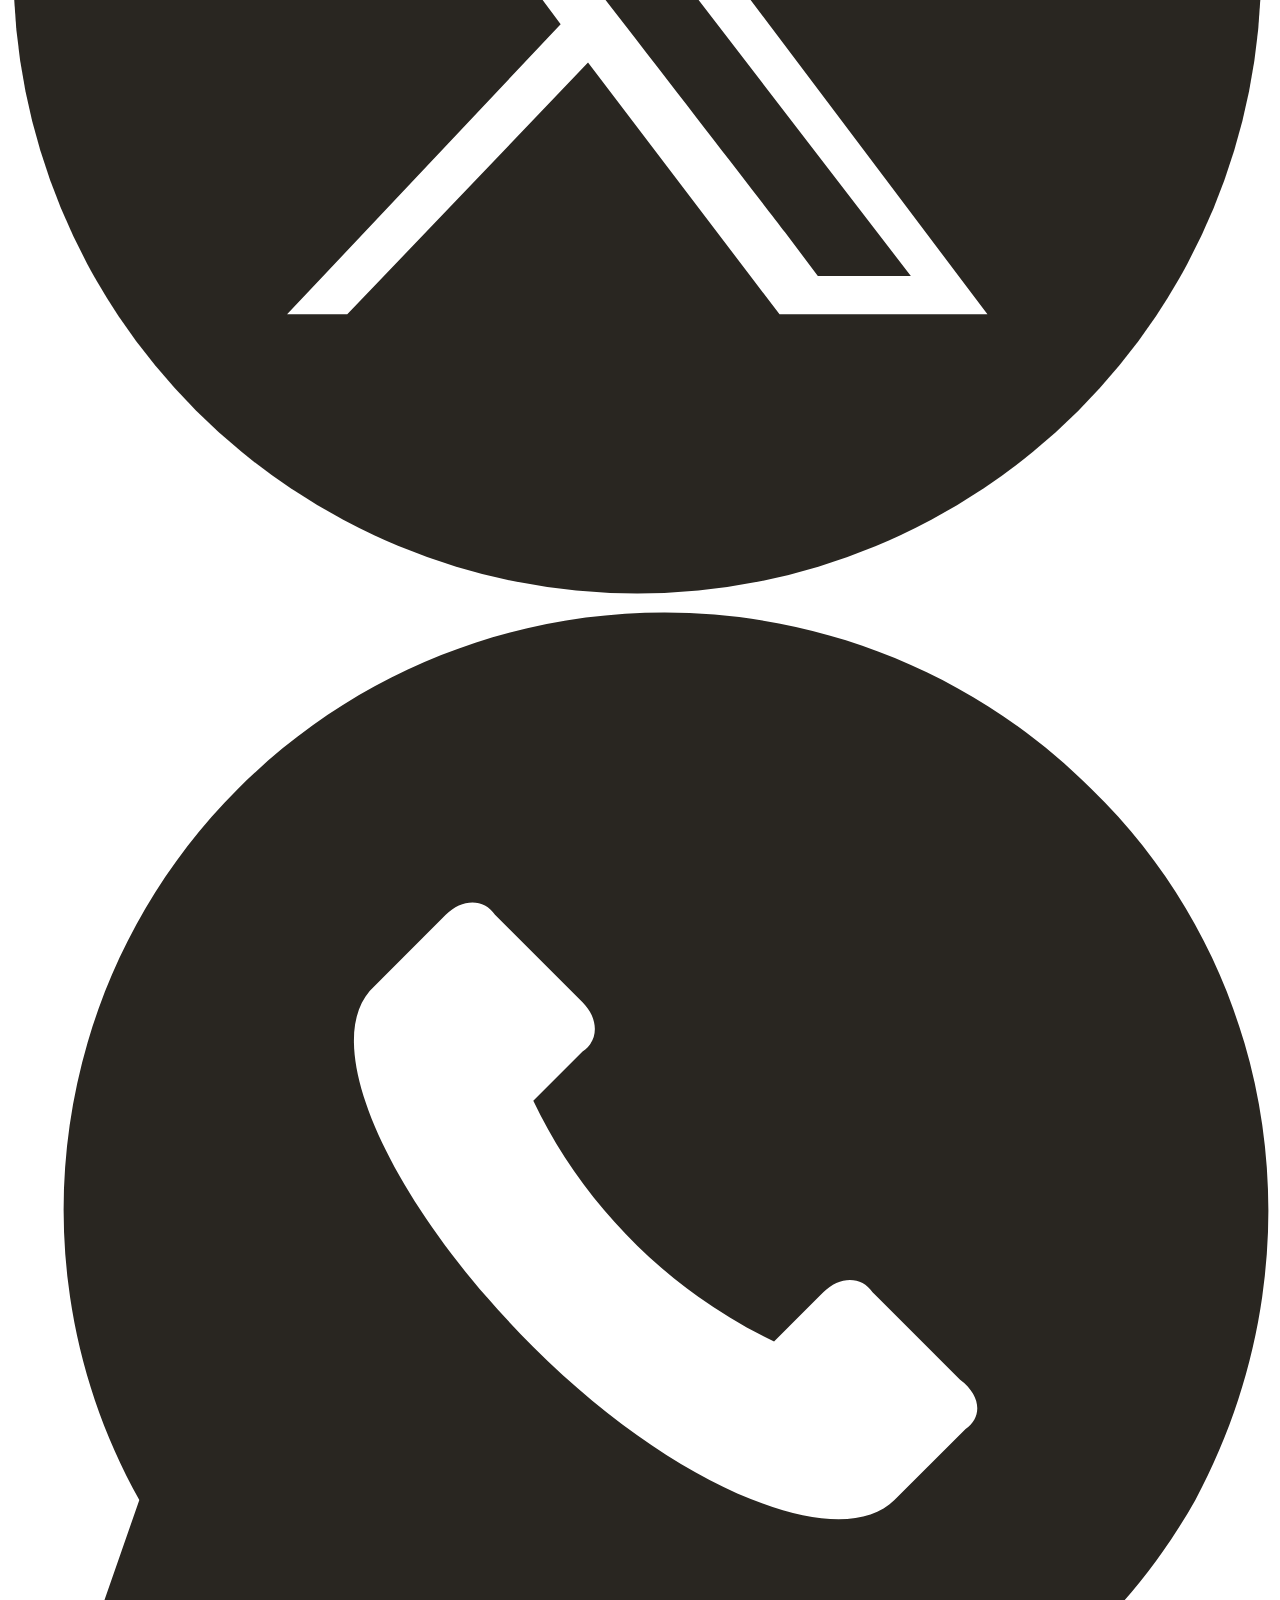
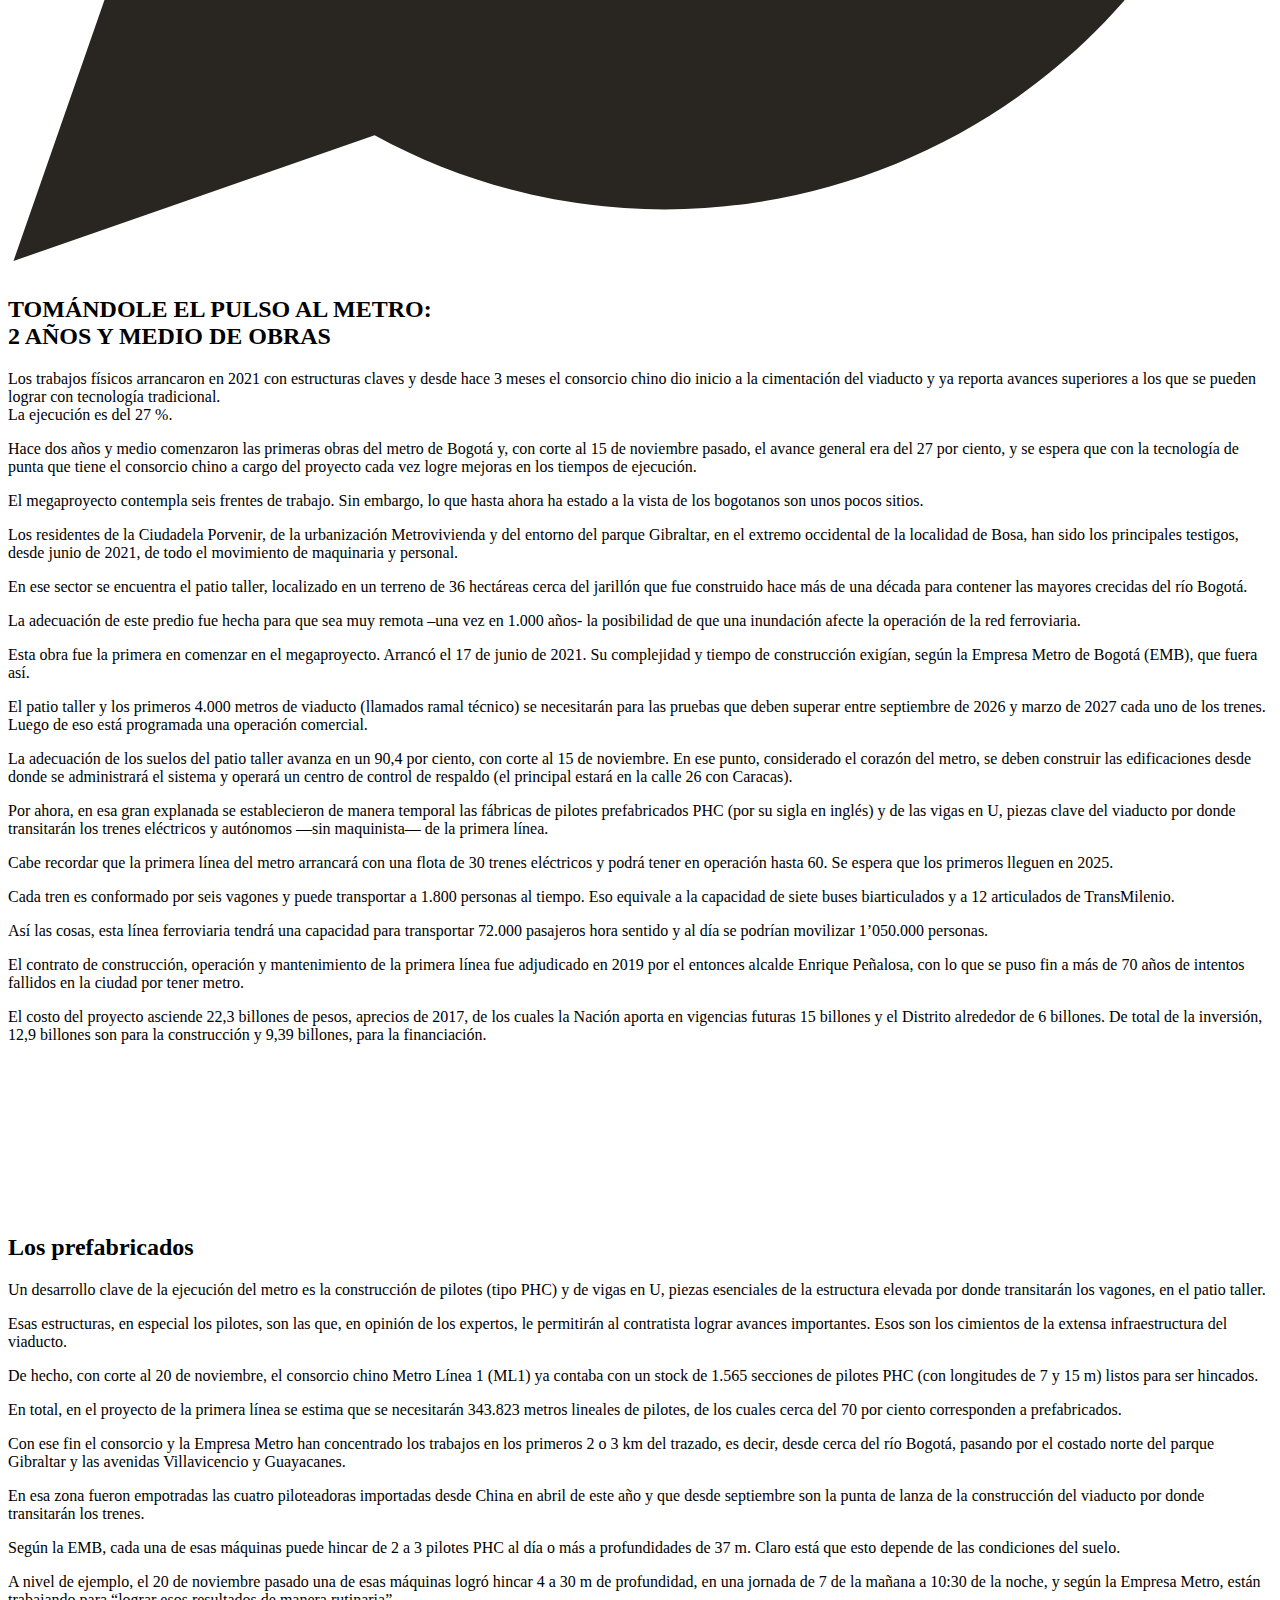
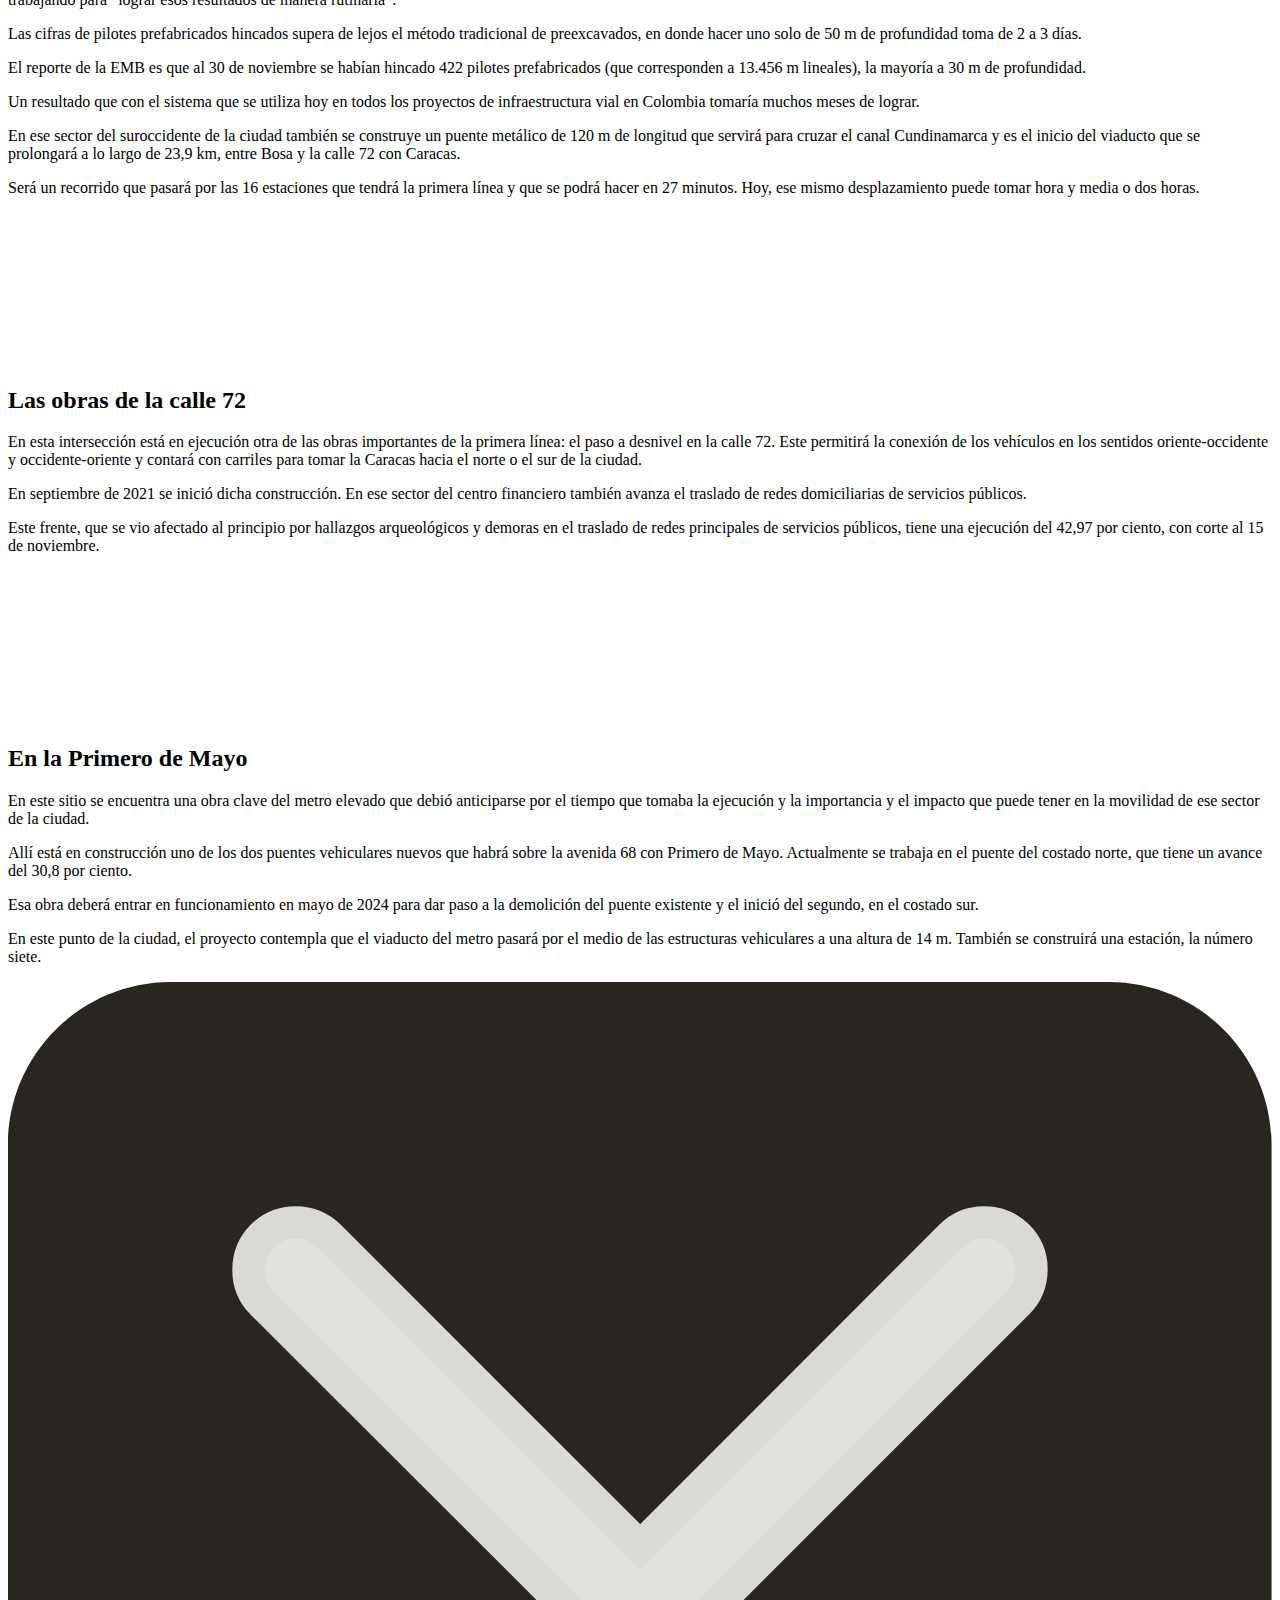
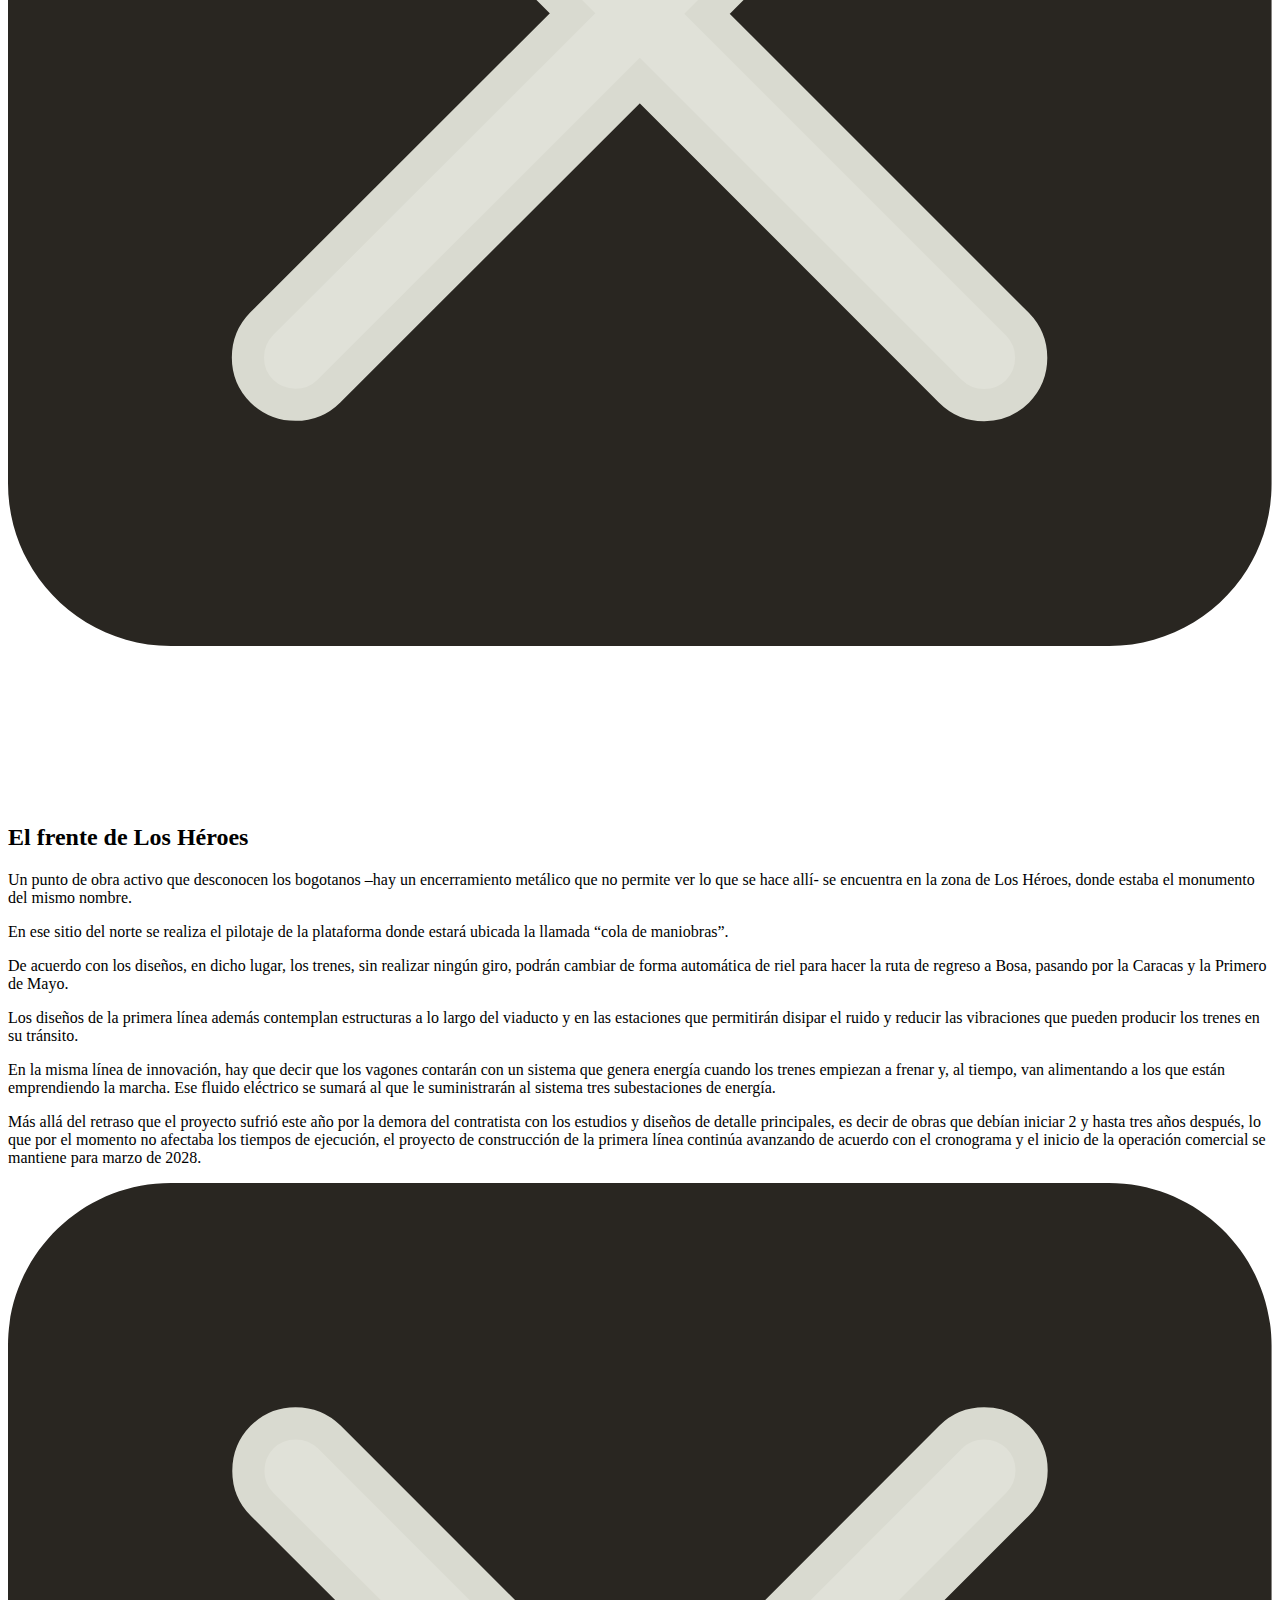
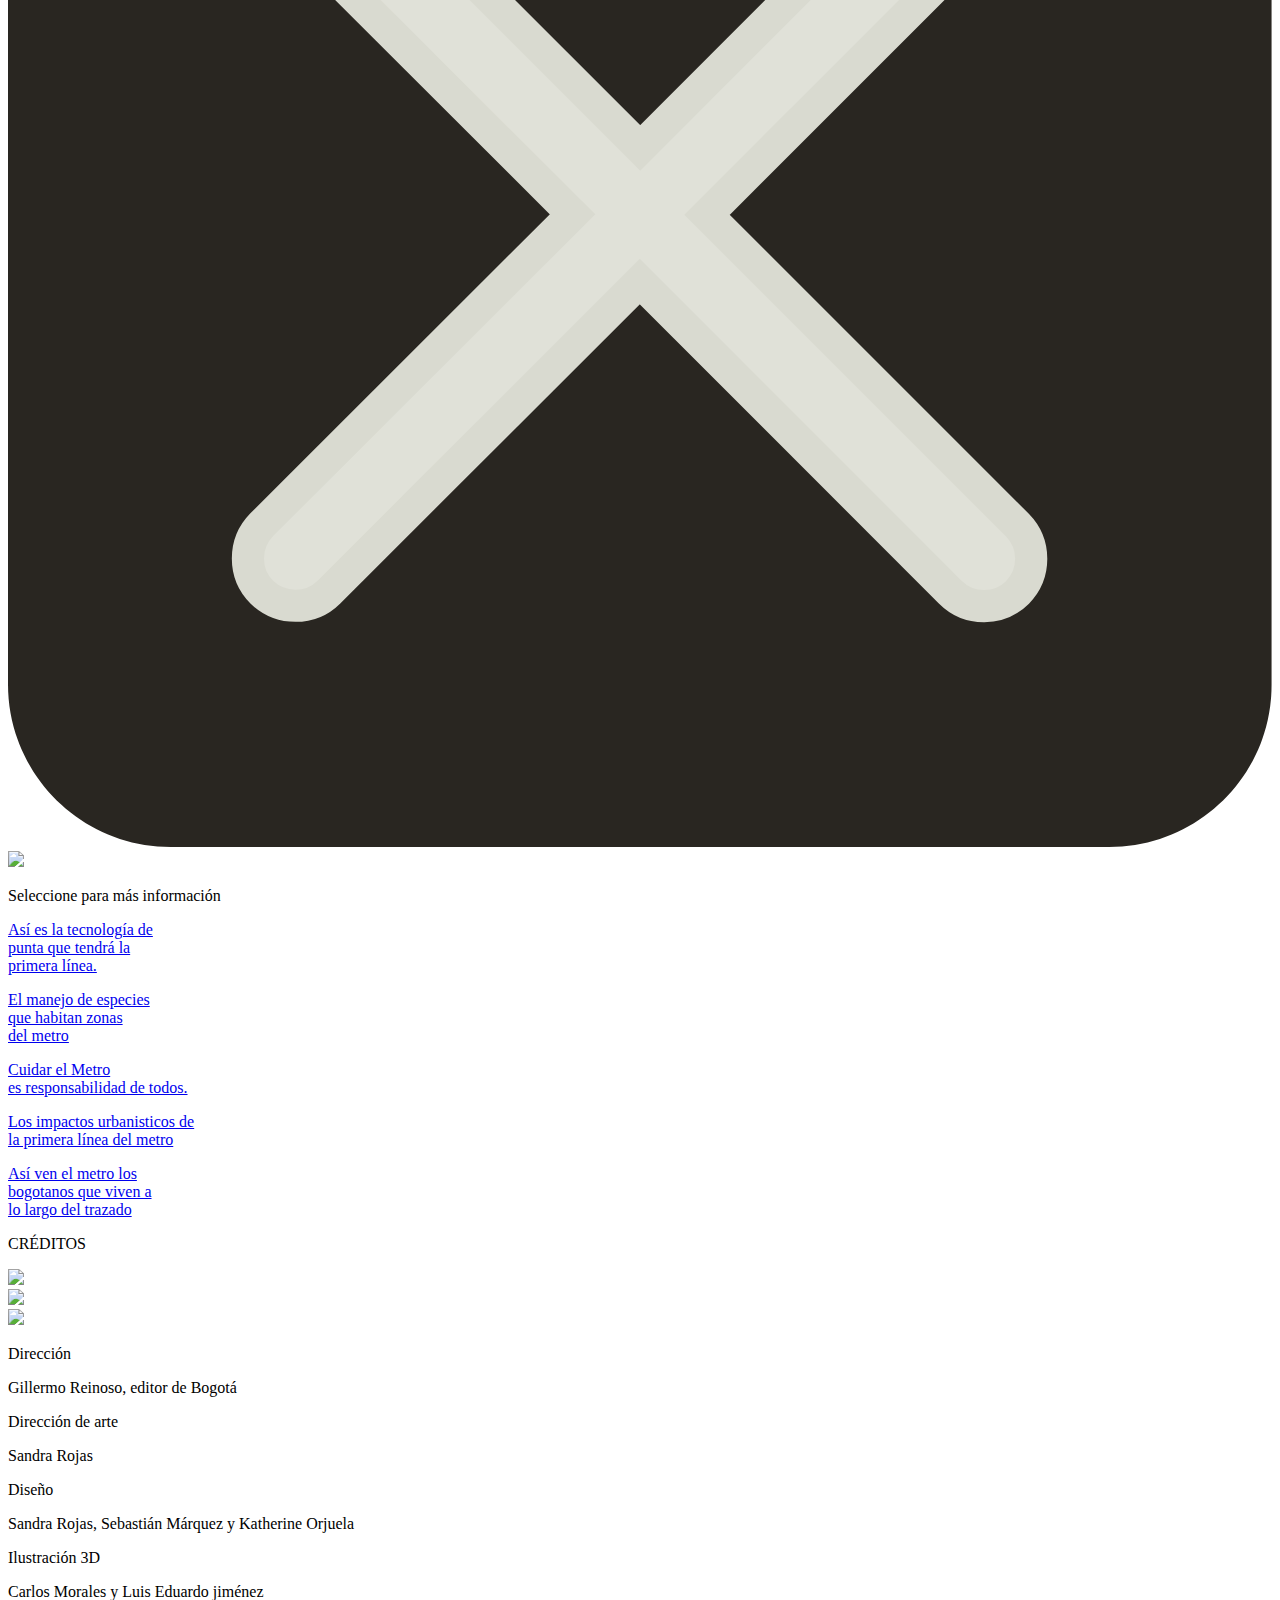
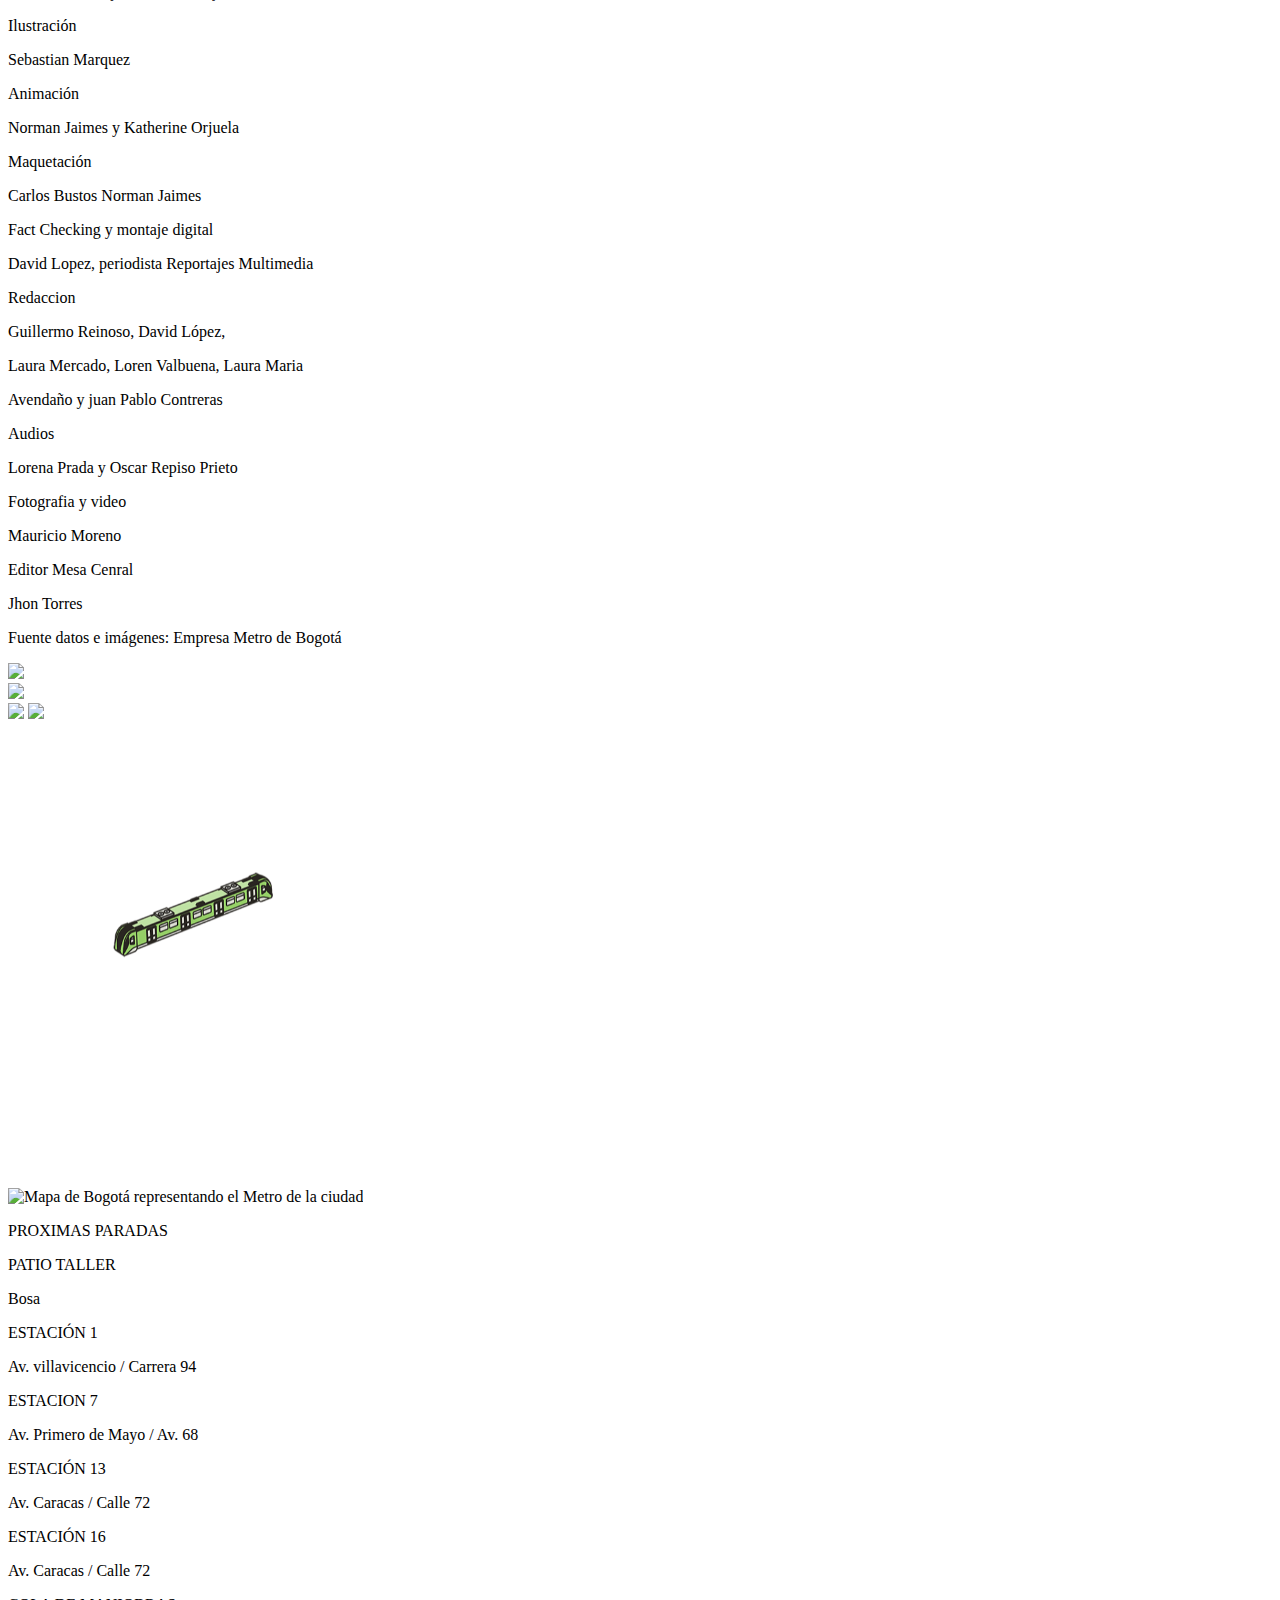
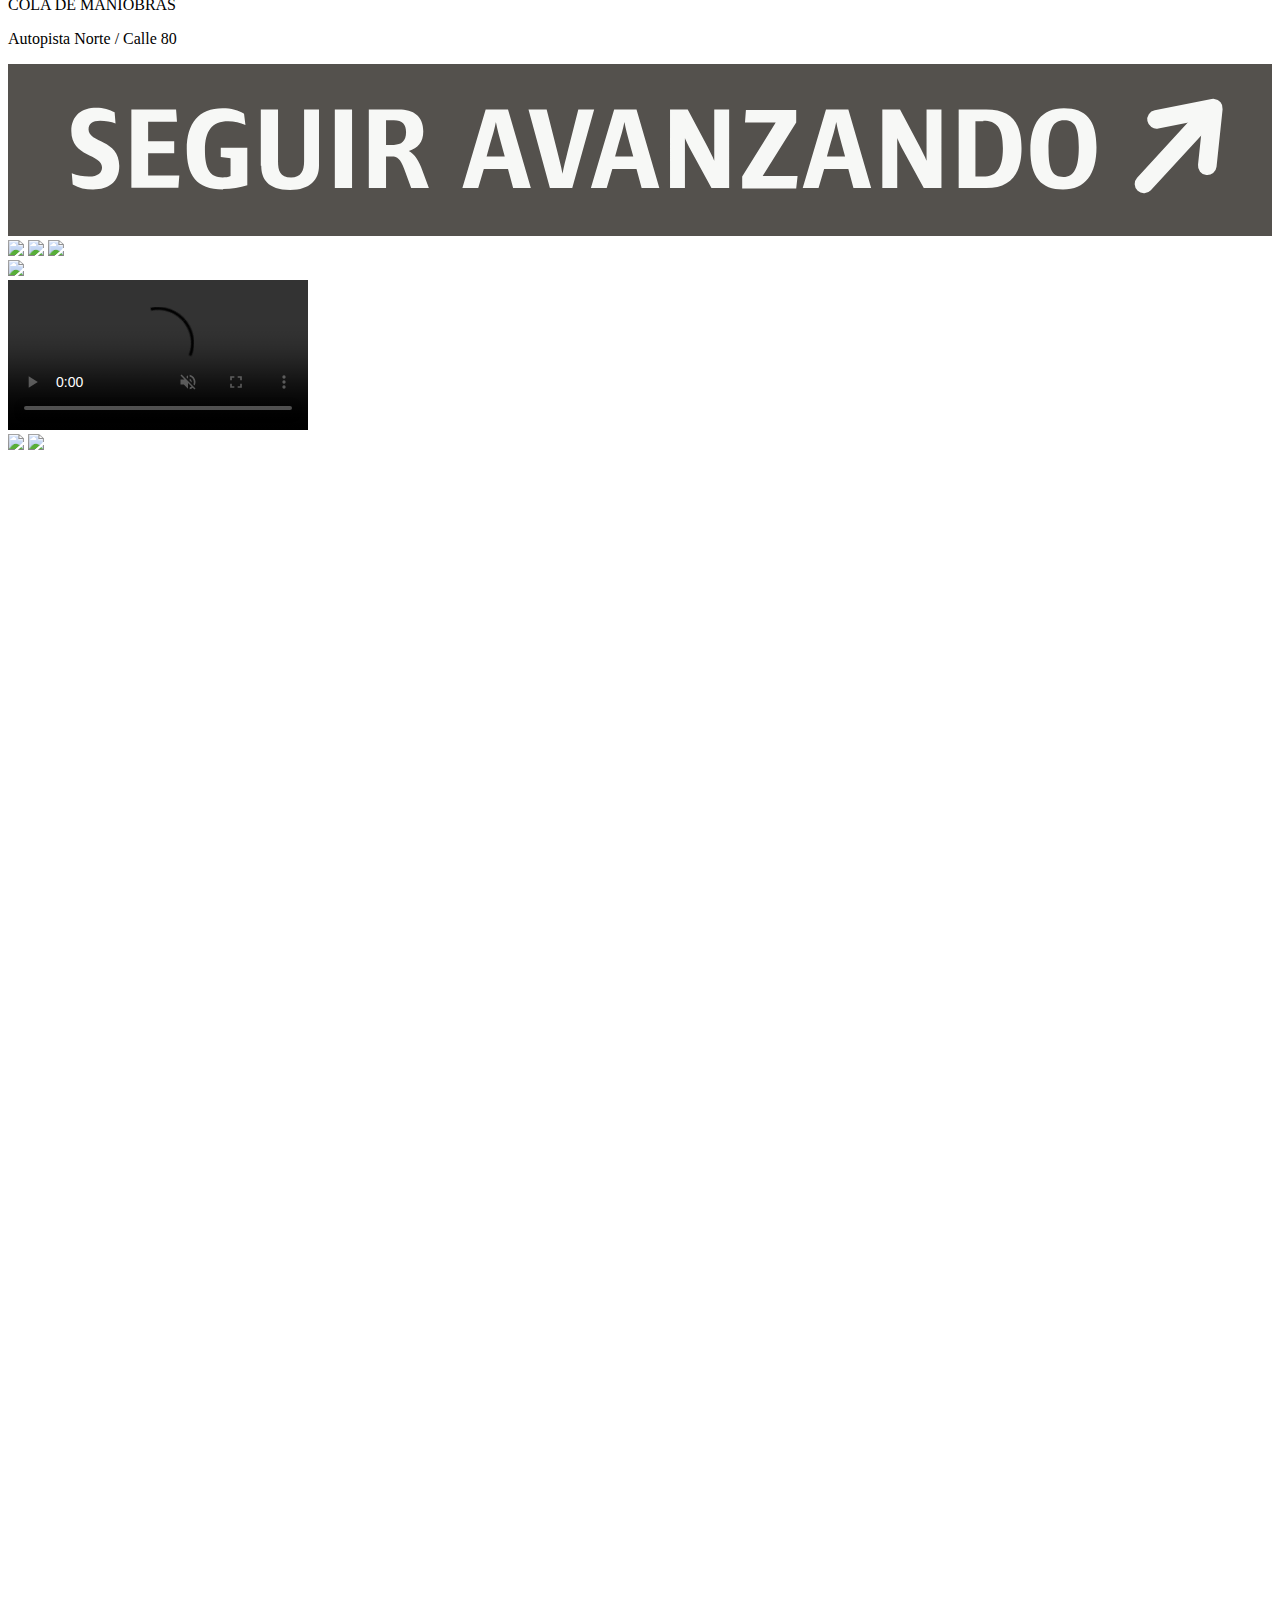
==== commit 0b6a7625: "PULL de NORMAN" ====
--- a/index.html
+++ b/index.html
@@ -7,16 +7,19 @@
     <meta name="viewport" content="width=device-width, initial-scale=1.0" />
 
     <link rel="stylesheet" href="https://use.typekit.net/tyg2ewk.css" />
-    <link rel="stylesheet" href="https://www.eltiempo.com/infografias/2023/11/metro/keyframes.css?et113016" />
-
-     <!-- <link rel="stylesheet" href="https://www.eltiempo.com/infografias/2023/11/metro/style.css?et113016" /> -->
-     <link rel="stylesheet" href="./style.css?et113016" />
+
+
+    <link rel="stylesheet" href="https://www.eltiempo.com/infografias/2023/11/metro/keyframes.css?9999" />
+
+     <!-- <link rel="stylesheet" href="https://www.eltiempo.com/infografias/2023/11/metro/style.css?et113015" /> -->
+     <link rel="stylesheet" href="https://www.eltiempo.com/infografias/2023/11/metro/style.css?999999" />
+
 
 
 
     <!----Estilos Carlos---->
-    <link rel="stylesheet" href="https://www.eltiempo.com/infografias/2023/11/metro/css/carlos.css?h8ssssss" />
-    <script src="https://www.eltiempo.com/infografias/2023/11/metro/index.js?99999ss" type="module"></script>
+    <link rel="stylesheet" href="https://www.eltiempo.com/infografias/2023/11/metro/css/carlos.css?99999" />
+    <script src="https://www.eltiempo.com/infografias/2023/11/metro/index.js?99999" type="module"></script>
     <!----Fin Estilos Carlos---->
 
   
@@ -757,22 +760,12 @@
             </div>
   
   
-              <!---foto y credito--->
+            <!---Video--->
             <div class="base_foto_credito">
-              <img src="./img/tecnologia_de_punta/CHINA-PRUEBAS.jpg" class="imagen_nota">
-  
-              <!--
-              <div class="base_texto_credito">
-                <div class="contenedor_txt_1">
-                  <p class="txt_fotografia">Fotografía</p> 
-                  <p class="txt_nombre">Mauricio Moreno <br>EL TIEMPO</p>
-                </div>
-                <img src="./img/linea_pie_de_foto.svg" class="imagen_separador_foto">
-                <div class="contenedor_txt_2">
-                  <p class="txt_pie_foto">Cada uno de los trenes estará compuesto por seis coches, los cuales tendrán cuatro puertas dobles por las que podrán ingresar, como mínimo compuesto, los cuales tendrán cuatro puertas doble</p>
-                </div>
-              </div>
-              -->	
+              <video class="video_nota_principal" src="https://www.eltiempo.com/infografias/2023/11/videos_metro/nota_principal/Trenes.mp4" loop="true" autoplay="autoplay"  muted="">
+
+              </video>
+          </div>
   
             </div>
   
@@ -1139,8 +1132,8 @@
 
 
 
+
     <!-----------------------contenedor Galeria Carlos---------------------->
-
     <div class="pantalla_bloqueo"></div>
     <!-- src="https://www.eltiempo.com/infografias/2023/11/metro/img/CERRAR_IMAGENES_MAPA.svg" -->
     <img
